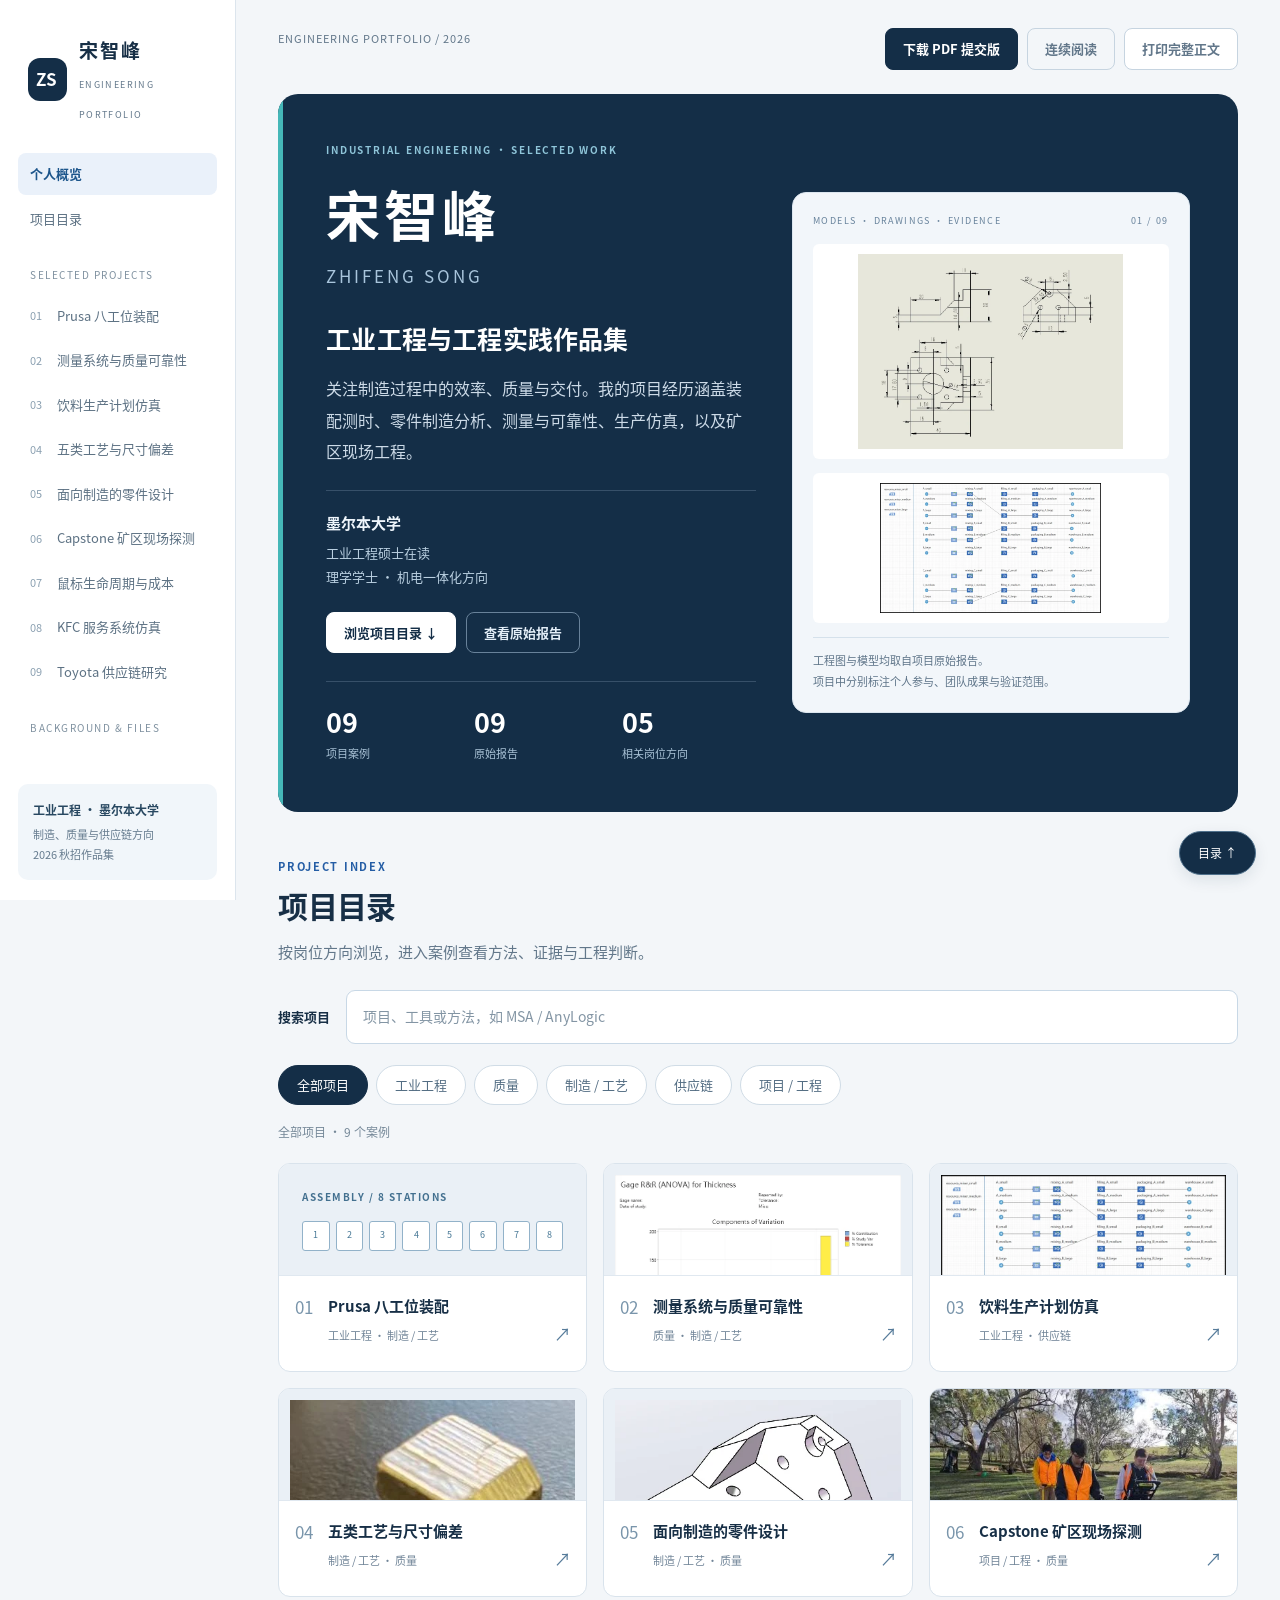
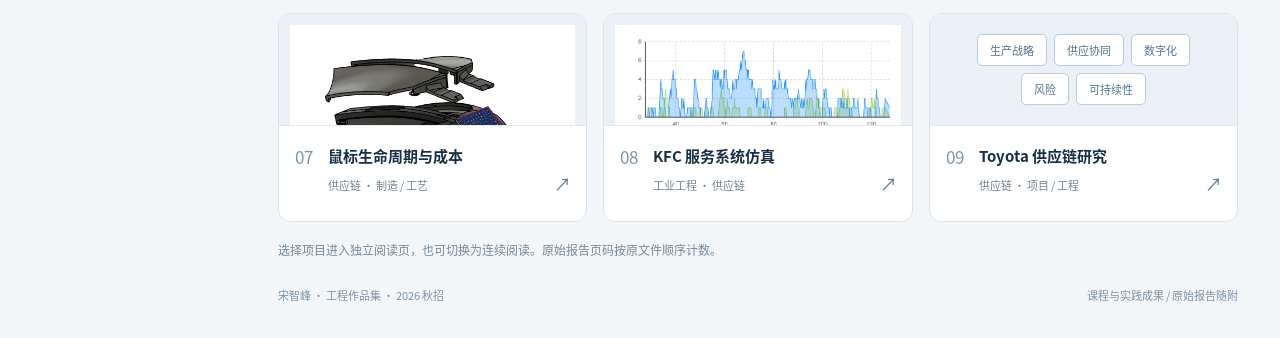
==== index.html @ 143446e8 "Publish nine-project engineering portfolio with reports and PDF" ====
<!doctype html>
<html lang="zh-CN"><head><meta charset="utf-8"><meta name="viewport" content="width=device-width,initial-scale=1"><meta name="description" content="宋智峰工程作品集：工业工程、制造、质量、供应链与现场工程项目。包含个人分工、方法、原图与九份原始报告。"><meta name="color-scheme" content="light"><title>宋智峰 · 工程作品集</title><link rel="icon" href="data:image/svg+xml,%3Csvg%20xmlns='http://www.w3.org/2000/svg'%20viewBox='0%200%2064%2064'%3E%3Crect%20width='64'%20height='64'%20rx='10'%20fill='%2310283f'/%3E%3Ctext%20x='32'%20y='42'%20text-anchor='middle'%20font-family='Arial'%20font-size='29'%20font-weight='bold'%20fill='%2372d7da'%3EZS%3C/text%3E%3C/svg%3E"><link rel="stylesheet" href="assets/site.css"></head><body>
<div class="reading-progress" aria-hidden="true"></div><a class="skip" href="#directory">跳转到项目目录</a>
<aside class="sidebar" aria-label="作品集导航"><a class="brand" href="#overview"><span class="brand-mark">ZS</span><span><strong>宋智峰</strong><small>ENGINEERING PORTFOLIO</small></span></a><nav><a href="#overview" class="active">个人概览</a><a href="#directory">项目目录</a><p class="nav-label">SELECTED PROJECTS</p><a href="#assembly" class="nav-project"><span>01</span>Prusa 八工位装配</a><a href="#quality" class="nav-project"><span>02</span>测量系统与质量可靠性</a><a href="#beverage" class="nav-project"><span>03</span>饮料生产计划仿真</a><a href="#dfm" class="nav-project"><span>04</span>五类工艺与尺寸偏差</a><a href="#design" class="nav-project"><span>05</span>面向制造的零件设计</a><a href="#capstone" class="nav-project"><span>06</span>Capstone 矿区现场探测</a><a href="#lca" class="nav-project"><span>07</span>鼠标生命周期与成本</a><a href="#kfc" class="nav-project"><span>08</span>KFC 服务系统仿真</a><a href="#toyota" class="nav-project"><span>09</span>Toyota 供应链研究</a><p class="nav-label">BACKGROUND &amp; FILES</p><a href="#profile">教育与实践经历</a><a href="#reports">原始报告</a><a href="#contact">联系方式</a></nav><div class="nav-bottom"><strong>工业工程 · 墨尔本大学</strong>制造、质量与供应链方向<br>2026 秋招作品集</div></aside>
<header class="mobilebar"><a href="#overview"><strong>宋智峰 · 作品集</strong></a><div><a href="#directory">目录</a><a href="#reports">报告</a><a href="#contact">联系</a></div></header>
<main><div class="utility"><span>ENGINEERING PORTFOLIO / 2026</span><div class="utility-buttons"><button class="button pdf-download" type="button" data-download="portfolio_pdf">下载 PDF 提交版</button><button class="button ghost" id="reading-mode" type="button" aria-pressed="true">连续阅读</button><button class="button ghost" id="toggle-details" type="button" aria-expanded="false">展开全部详情</button><button class="button" id="print" type="button">打印完整正文</button></div></div>
<div class="reader-context" id="reader-context" hidden><a href="#directory">项目目录</a><span>/</span><strong id="reader-name"></strong></div><noscript><p class="noscript-note">项目正文可直接阅读。启用 JavaScript 后可筛选目录、放大图片和下载项目报告。</p></noscript>
<section class="hero" id="overview"><div><div class="eyebrow">INDUSTRIAL ENGINEERING · SELECTED WORK</div><h1>宋智峰</h1><p class="english-name">ZHIFENG SONG</p><h2 class="hero-title">工业工程与工程实践作品集</h2><p class="hero-intro">关注制造过程中的效率、质量与交付。我的项目经历涵盖装配测时、零件制造分析、测量与可靠性、生产仿真，以及矿区现场工程。</p><div class="hero-education"><strong>墨尔本大学</strong>工业工程硕士在读<br>理学学士 · 机电一体化方向</div><div class="hero-actions"><a class="button primary" href="#directory">浏览项目目录 ↓</a><a class="button" href="#reports">查看原始报告</a></div><div class="hero-counts"><div><strong>09</strong>项目案例</div><div><strong>09</strong>原始报告</div><div><strong>05</strong>相关岗位方向</div></div></div><div class="hero-visual"><div class="visual-label"><span>MODELS · DRAWINGS · EVIDENCE</span><span>01 / 09</span></div><img class="hero-drawing" src="assets/images/0537ea7e42a4bc1d.webp" alt="个人零件设计报告中的 CNC 支架工程图" decoding="async"><img class="hero-model" src="assets/images/9114f1fbd45ca064.webp" alt="饮料生产仿真小组报告中的 AnyLogic 模型" decoding="async"><div class="visual-foot">工程图与模型均取自项目原始报告。<br>项目中分别标注个人参与、团队成果与验证范围。</div></div></section>
<section class="section" id="directory"><div class="section-heading"><div><div class="section-number">PROJECT INDEX</div><h2>项目目录</h2><p>按岗位方向浏览，进入案例查看方法、证据与工程判断。</p></div></div><form class="project-search" id="project-search-form" role="search"><label for="project-search">搜索项目</label><div><input id="project-search" type="search" autocomplete="off" placeholder="项目、工具或方法，如 MSA / AnyLogic"><button id="clear-search" type="button" hidden>清除</button></div></form><div class="filters" role="group" aria-label="按岗位方向筛选项目目录"><button class="filter" type="button" data-filter="all" aria-pressed="true">全部项目</button><button class="filter" type="button" data-filter="ie" aria-pressed="false">工业工程</button><button class="filter" type="button" data-filter="quality" aria-pressed="false">质量</button><button class="filter" type="button" data-filter="manufacturing" aria-pressed="false">制造 / 工艺</button><button class="filter" type="button" data-filter="supply" aria-pressed="false">供应链</button><button class="filter" type="button" data-filter="project" aria-pressed="false">项目 / 工程</button></div><p class="filter-status" id="filter-status" aria-live="polite">全部项目 · 9 个案例；点击进入项目正文。</p><div class="index-grid"><a class="index-card" href="#assembly" data-cats="ie manufacturing quality"><div class="index-thumb" aria-hidden="true"><div class="station-thumb"><b>ASSEMBLY / 8 STATIONS</b><div class="station-bars"><span>1</span><span>2</span><span>3</span><span>4</span><span>5</span><span>6</span><span>7</span><span>8</span></div></div></div><span class="index-card-copy"><span class="index-num">01</span><strong>Prusa 八工位装配</strong><small>工业工程 · 制造 / 工艺</small><span class="card-arrow" aria-hidden="true">↗</span></span></a><a class="index-card" href="#quality" data-cats="quality manufacturing ie"><div class="index-thumb" aria-hidden="true"><img src="assets/images/56baf9d1f89214f6.webp" alt="" loading="lazy" decoding="async"></div><span class="index-card-copy"><span class="index-num">02</span><strong>测量系统与质量可靠性</strong><small>质量 · 制造 / 工艺</small><span class="card-arrow" aria-hidden="true">↗</span></span></a><a class="index-card" href="#beverage" data-cats="ie supply manufacturing"><div class="index-thumb" aria-hidden="true"><img src="assets/images/9114f1fbd45ca064.webp" alt="" loading="lazy" decoding="async"></div><span class="index-card-copy"><span class="index-num">03</span><strong>饮料生产计划仿真</strong><small>工业工程 · 供应链</small><span class="card-arrow" aria-hidden="true">↗</span></span></a><a class="index-card" href="#dfm" data-cats="manufacturing quality ie"><div class="index-thumb" aria-hidden="true"><img src="assets/images/301afc3683796a9e.webp" alt="" loading="lazy" decoding="async"></div><span class="index-card-copy"><span class="index-num">04</span><strong>五类工艺与尺寸偏差</strong><small>制造 / 工艺 · 质量</small><span class="card-arrow" aria-hidden="true">↗</span></span></a><a class="index-card" href="#design" data-cats="manufacturing quality"><div class="index-thumb" aria-hidden="true"><img src="assets/images/7f9150ba322892a9.webp" alt="" loading="lazy" decoding="async"></div><span class="index-card-copy"><span class="index-num">05</span><strong>面向制造的零件设计</strong><small>制造 / 工艺 · 质量</small><span class="card-arrow" aria-hidden="true">↗</span></span></a><a class="index-card" href="#capstone" data-cats="project quality"><div class="index-thumb photo" aria-hidden="true"><img src="assets/images/ca37e7c44e7ef4d8.webp" alt="" loading="lazy" decoding="async"></div><span class="index-card-copy"><span class="index-num">06</span><strong>Capstone 矿区现场探测</strong><small>项目 / 工程 · 质量</small><span class="card-arrow" aria-hidden="true">↗</span></span></a><a class="index-card" href="#lca" data-cats="supply manufacturing project"><div class="index-thumb" aria-hidden="true"><img src="assets/images/3fe21f2dd04c0735.webp" alt="" loading="lazy" decoding="async"></div><span class="index-card-copy"><span class="index-num">07</span><strong>鼠标生命周期与成本</strong><small>供应链 · 制造 / 工艺</small><span class="card-arrow" aria-hidden="true">↗</span></span></a><a class="index-card" href="#kfc" data-cats="ie supply"><div class="index-thumb" aria-hidden="true"><img src="assets/images/05c7dae18c51d6ca.png" alt="" loading="lazy" decoding="async"></div><span class="index-card-copy"><span class="index-num">08</span><strong>KFC 服务系统仿真</strong><small>工业工程 · 供应链</small><span class="card-arrow" aria-hidden="true">↗</span></span></a><a class="index-card" href="#toyota" data-cats="supply project"><div class="index-thumb" aria-hidden="true"><div class="supply-thumb"><span>生产战略</span><span>供应协同</span><span>数字化</span><span>风险</span><span>可持续性</span></div></div><span class="index-card-copy"><span class="index-num">09</span><strong>Toyota 供应链研究</strong><small>供应链 · 项目 / 工程</small><span class="card-arrow" aria-hidden="true">↗</span></span></a></div><p class="empty-search" id="no-results" hidden>没有匹配的项目。请换一个关键词，或选择“全部项目”。</p><p class="route-note">选择项目进入独立阅读页，也可切换为连续阅读。原始报告页码按原文件顺序计数。</p></section>
<article class="project" id="assembly" data-cats="ie manufacturing quality">
      <div class="project-top"><span class="project-number">01</span><div><div class="eyebrow">ASSEMBLY SYSTEM &amp; STANDARD WORK</div><h2>Prusa MK4/MK4S 八工位装配与标准作业</h2></div><a class="return-link" href="#directory">返回目录 ↑</a></div>
      <div class="project-meta"><span class="kind">团队装配实践</span><span>工序测时 · DFA · 工位平衡 · 工作指导书</span></div>
      <p class="project-lead">以 Y 轴子组件为切入点，记录装配时间、定位与紧固问题，把现场观察整理为工序改善和标准作业建议。</p><div class="project-brief"><div class="role"><strong>我的参与</strong><p>我主要负责 Y 轴子组件的工序测时、装配问题识别与可装配性分析，并参与工作指导书和技术报告编制。</p></div><div class="project-output"><strong>项目输出</strong><p>装配时间基线、Y 轴问题清单、工位改善建议与标准作业材料。</p></div></div>
      <div class="metric-strip"><div><strong>8</strong><span>工位试制系统</span></div><div><strong>52.65 min</strong><span>整线实测总装配时间基线</span></div><div><strong>Y 轴</strong><span>个人重点分析对象</span></div></div>
      <div class="case-grid"><div class="case-copy"><div class="text-block"><h4>问题与行动</h4><p>Y 轴装配涉及光轴、轴承、皮带和张紧等连续操作。反复对齐、定位不便或紧固顺序不清，会同时增加操作时间与装配波动。</p><p>我拆分实际操作并记录工序衔接，结合定位、公差、紧固和工具配置分析重复调整的原因；再讨论任务重分配、定位治具、结构导入和扭矩标定等改善建议。</p></div><div class="text-block"><h4>形成的输出</h4><p>整线装配时间基线、Y 轴问题清单、工位改善建议，以及参与编制的工作指导书和技术报告。</p></div></div><div class="case-visual"><div class="assembly-evidence"><span class="eyebrow">现场分析记录</span><h3>从装配动作<br>追到工程原因</h3><div class="table-scroll"><table><thead><tr><th scope="col">观察位置</th><th scope="col">分析重点</th></tr></thead><tbody><tr><td>光轴与轴承</td><td>定位、对齐与配合</td></tr><tr><td>皮带与张紧</td><td>路径、张力与重复调整</td></tr><tr><td>紧固连接</td><td>操作顺序、工具与扭矩</td></tr><tr><td>工位衔接</td><td>任务负荷、等待与交接</td></tr></tbody></table></div><p class="small">按既有项目记录整理，不代表八个工位的具体编号分配。</p></div></div></div>
      <section class="project-deep"><div class="deep-heading"><span class="eyebrow">PROCESS &amp; ENGINEERING JUDGEMENT</span><h3>装配动作、工位衔接与标准作业</h3><p>以 Y 轴子组件为具体对象，把试制中的操作问题、工序关系和改善建议连接起来。重点是解释时间花在哪里，以及后续如何验证改善。</p></div><div class="deep-steps"><div class="text-block"><h4>01 以实际动作拆解装配过程</h4><p>Y 轴子组件涉及光轴与轴承装入、皮带路径与张紧、零件定位和螺钉紧固。我围绕这些连续动作进行测时和问题记录，观察反复对齐、重新调整与工具切换发生的位置。整理时将装配动作与工位交接放在一起看，避免把等待、返工和直接操作时间混为同一个问题。</p></div><div class="text-block"><h4>02 从现象追到可装配性问题</h4><p>定位不便可能与导入结构、配合公差或操作空间有关；紧固后运动不顺畅，则需要重新检查定位与紧固顺序。我的分析围绕定位、公差、紧固和工具配置展开，并据此讨论定位辅助、结构导入、固定工具配置、扭矩要求和工位任务重分配等方向。</p></div><div class="text-block"><h4>03 把经验整理成可重复执行的要求</h4><p>参与编制的工作指导书和技术报告承接了现场记录与改善讨论。复盘时，我把标准作业理解为操作顺序、关键检查点和工位交接要求的组合。52.65 分钟是本次整线总装配时间基线；是否改善仍需复测各工位时间、等待、返工及装配一致性。</p></div></div><div class="table-scroll"><table><thead><tr><th scope="col">分析对象</th><th scope="col">对应的工程关注点</th></tr></thead><tbody><tr><td>光轴、轴承与定位</td><td>配合、导入、重复对齐及运动顺畅度</td></tr><tr><td>皮带、张紧与紧固</td><td>装配顺序、重复调整、工具与扭矩要求</td></tr><tr><td>工位与标准作业</td><td>任务负荷、等待交接、检查点和人员执行一致性</td></tr></tbody></table></div><p class="source-note">项目依据：既有 Prusa MK4/MK4S 装配记录、工作指导书与技术报告经历；测时原表未随附。</p></section>
      <details class="project-details"><summary><span>补充图表与技术说明</span><span class="details-state"></span></summary><div class="details-body"><div class="text-block"><h4>工程判断</h4><p>52.65 分钟用于描述本次试制的整线总装配时间。判断稳定产能仍需瓶颈工位节拍、有效工作时间、人员配置、等待与返工数据。</p><p>改善建议需要在相同人员、物料与工具条件下复测，确认总时间、工位负荷和装配一致性是否一起改善。现有材料没有可核实的改善后百分比。</p></div><div class="table-scroll"><table><thead><tr><th scope="col">改善方向</th><th scope="col">建议内容</th><th scope="col">后续验证关注点</th></tr></thead><tbody><tr><td>定位与装配顺序</td><td>使用定位辅助，明确先定位、后紧固的操作要求</td><td>重复调整次数、运动顺畅度</td></tr><tr><td>工具与紧固</td><td>固定工具配置，明确关键紧固要求</td><td>紧固一致性、返工与漏装</td></tr><tr><td>工位负荷</td><td>结合工序依赖讨论任务重分配</td><td>各工位时间及等待变化</td></tr><tr><td>标准作业</td><td>将操作、检查点与交接要求写入指导书</td><td>不同人员执行的一致性</td></tr></tbody></table></div></div></details>
      <div class="scope"><strong>数据与范围</strong><p>课程装配试制案例。52.65 分钟为实测总装配时间基线；任务重分配、治具与紧固优化属于改善建议，效果需在相同条件下复测。</p></div>
      <div class="project-foot"><div class="source-links"><span class="source-note">依据：Prusa 装配项目经历与标准作业整理。测时原表未包含在本次随附报告中。</span></div><div class="tags"><span>工业工程</span><span>制造 / 工艺</span><span>质量</span></div></div>
      <nav class="project-pager" aria-label="项目前后导航"><a href="#directory"><small>PROJECT INDEX</small><strong>← 返回项目目录</strong></a><a href="#quality"><small>下一个项目</small><strong>测量系统与质量可靠性 →</strong></a></nav>
    </article><article class="project" id="quality" data-cats="quality manufacturing ie">
      <div class="project-top"><span class="project-number">02</span><div><div class="eyebrow">MEASUREMENT, QUALITY &amp; RELIABILITY</div><h2>3D 打印铰链的测量系统、过程能力与可靠性</h2></div><a class="return-link" href="#directory">返回目录 ↑</a></div>
      <div class="project-meta"><span class="kind">个人分析报告</span><span>Minitab · Gage R&amp;R · 过程能力 · FMEA · Weibull</span></div>
      <p class="project-lead">先判断测量数据是否可信，再分析尺寸能力与失效寿命；把“尺寸更稳定”和“产品更耐用”作为两个需要分别验证的问题。</p><div class="project-brief"><div class="role"><strong>我的参与</strong><p>个人报告包含检验定义、交叉 Gage R&amp;R、尺寸能力分析、过程 FMEA 与鱼骨图，以及新旧铰链的寿命比较。</p></div><div class="project-output"><strong>项目输出</strong><p>三项尺寸 MSA、过程能力分析、FMEA / 鱼骨图及新旧批次寿命比较。</p></div></div>
      <div class="metric-strip"><div><strong>10 × 3 × 3</strong><span>每个尺寸的测量设计</span></div><div><strong>9.81%</strong><span>厚度 %GRR</span></div><div><strong>20 件</strong><span>新旧寿命试验样本合计</span></div></div>
      <div class="case-grid"><div class="case-copy"><div class="text-block"><h4>先验证量具，再评价工艺</h4><p>对 10 个零件，由 3 名操作者各重复测量 3 次，使用 Minitab 交叉 Gage R&amp;R 分析厚度、宽度与长度。厚度测量可用，宽度与长度的测量误差较大，需要优先改进定位、操作方法与重复性。</p></div><div class="table-scroll"><table><thead><tr><th scope="col">尺寸</th><th scope="col">%GRR</th><th scope="col">ndc</th><th scope="col">报告判断</th></tr></thead><tbody><tr><td>厚度</td><td>9.81%</td><td>14</td><td>测量系统可用</td></tr><tr><td>宽度</td><td>46.31%</td><td>2</td><td>优先改进测量</td></tr><tr><td>长度</td><td>92.63%</td><td>1</td><td>测量系统不可接受</td></tr></tbody></table></div><div class="text-block"><h4>能力分析与风险排序</h4><p>厚度 Ppk≈0.35、Cpk≈0.27，提示样本过程能力不足。结合打印过程图、FMEA 与鱼骨图，讨论切片参数、材料干燥、温控、定位与作业指导书等改善方向。</p></div></div><div class="case-visual"><figure class="data-figure"><h4>各尺寸 %GRR</h4><p class="chart-subtitle">研究变异口径 · 10 件 × 3 人 × 3 次</p><div class="chart-row" data-value="9.81" data-maximum="100"><div class="chart-row-label"><span>厚度</span><strong>9.81%</strong></div><div class="bar-track" aria-hidden="true"><span class="bar-fill" style="width:9.81000%"></span></div></div><div class="chart-row" data-value="46.31" data-maximum="100"><div class="chart-row-label"><span>宽度</span><strong>46.31%</strong></div><div class="bar-track" aria-hidden="true"><span class="bar-fill" style="width:46.31000%"></span></div></div><div class="chart-row" data-value="92.63" data-maximum="100"><div class="chart-row-label"><span>长度</span><strong>92.63%</strong></div><div class="bar-track" aria-hidden="true"><span class="bar-fill" style="width:92.63000%"></span></div></div><div class="chart-axis"><span>0%</span><span>50%</span><span>100%</span></div><figcaption>按原报告 PDF 10–21 页数据重绘。对应测量系统评价见左侧说明与表格。</figcaption></figure></div></div>
      <section class="project-deep"><div class="deep-heading"><span class="eyebrow">PROCESS &amp; ENGINEERING JUDGEMENT</span><h3>从测量可信度到过程与寿命判断</h3><p>报告把测量系统、尺寸能力、过程风险和弯折寿命分开分析，再讨论它们如何共同影响零件质量。</p></div><div class="deep-steps"><div class="text-block"><h4>01 先检查数据能否支持判断</h4><p>每个尺寸采用 10 个零件、3 名操作者、每人重复测量 3 次的交叉设计。Gage R&amp;R 用于区分重复性、再现性与零件间变异，ndc 用于辅助判断区分零件的能力。厚度结果可以支持后续讨论；宽度和长度应优先改善定位、接触方式与重复测量的一致性。</p></div><div class="text-block"><h4>02 将能力指标接回制造过程</h4><p>厚度 Ppk 约 0.35、Cpk 约 0.27，提示该样本过程能力不足。报告进一步用过程图、FMEA 和鱼骨图整理切片、材料干燥、温控及测量等因素，把失效模式、潜在原因和预防检查措施对应起来。能力数值用于定位问题，不能单独证明是哪一个打印参数造成偏差。</p></div><div class="text-block"><h4>03 分别验证尺寸质量与耐久性</h4><p>新旧铰链各 10 件的弯折数据采用 Weibull 模型比较。新组 B10 较高，平均寿命估计却较低，说明早期失效和寿命长尾会给出不同结论。评价新方案时，需要同时看尺寸居中、波动、失效分布与样本量，不能把某个指标改善直接等同于整体可靠性提升。</p></div></div><div class="table-scroll"><table><thead><tr><th scope="col">分析层次</th><th scope="col">对应问题</th></tr></thead><tbody><tr><td>MSA / Gage R&amp;R</td><td>观察到的差异来自零件，还是测量过程？</td></tr><tr><td>过程能力 / FMEA</td><td>尺寸是否满足要求，哪些过程因素值得优先复核？</td></tr><tr><td>Weibull / B10 / MTTF</td><td>早期失效、寿命分布与平均值是否支持同一结论？</td></tr></tbody></table></div><p class="source-note">原报告：Probability, Reliability and Quality / PDF 10-21、29-43、45-46、82-86 页。</p></section>
      <details class="project-details"><summary><span>补充图表与技术说明</span><span class="details-state"></span></summary><div class="details-body"><figure class="data-figure"><div class="comparison-grid"><section class="comparison-panel"><h4>B10 寿命</h4><div class="chart-row" data-value="1.08" data-maximum="20"><div class="chart-row-label"><span>旧批次</span><strong>1.08 次</strong></div><div class="bar-track" aria-hidden="true"><span class="bar-fill secondary" style="width:5.40000%"></span></div></div><div class="chart-row" data-value="17.9" data-maximum="20"><div class="chart-row-label"><span>新批次</span><strong>17.9 次</strong></div><div class="bar-track" aria-hidden="true"><span class="bar-fill" style="width:89.50000%"></span></div></div><div class="chart-axis"><span>0</span><span>10</span><span>20</span></div></section><section class="comparison-panel"><h4>平均寿命 MTTF</h4><div class="chart-row" data-value="110.3" data-maximum="120"><div class="chart-row-label"><span>旧批次</span><strong>110.3 次</strong></div><div class="bar-track" aria-hidden="true"><span class="bar-fill secondary" style="width:91.91667%"></span></div></div><div class="chart-row" data-value="28.2" data-maximum="120"><div class="chart-row-label"><span>新批次</span><strong>28.2 次</strong></div><div class="bar-track" aria-hidden="true"><span class="bar-fill" style="width:23.50000%"></span></div></div><div class="chart-axis"><span>0</span><span>60</span><span>120</span></div></section></div><figcaption>Weibull 点估计，每批 10 件；两图使用独立横轴刻度。小样本区间不确定性较大，此图未展示置信区间。依据原报告 PDF 82–86 页。</figcaption></figure><div class="text-block"><h4>新旧批次寿命比较</h4><p>每组 10 件的寿命数据呈现不同失效形态：旧批次有早期失效与长寿命尾部，新批次寿命更集中。两参数 Weibull 拟合中，新批次 B10 较高，但平均寿命估计较低，不能概括为整体可靠性全面提升。</p></div><div class="table-scroll"><table><thead><tr><th scope="col">拟合指标</th><th scope="col">旧批次</th><th scope="col">新批次</th><th scope="col">含义</th></tr></thead><tbody><tr><td>Weibull 形状参数 β</td><td>约 0.55</td><td>约 4.06</td><td>失效风险随使用次数的变化形态不同</td></tr><tr><td>B10 寿命</td><td>约 1.08 次</td><td>约 17.9 次</td><td>模型估计的 10% 累积失效点</td></tr><tr><td>平均寿命 MTTF</td><td>约 110.3 次</td><td>约 28.2 次</td><td>旧组长尾使平均寿命较高</td></tr></tbody></table></div><figure class="wide"><button class="image-button" type="button" data-lightbox aria-label="放大：原报告的 Weibull 新旧批次对比图，PDF 第 86 页。"><img src="assets/images/f5f6662ded907269.webp" alt="原报告的 Weibull 新旧批次对比图，PDF 第 86 页。" loading="lazy" decoding="async"><span class="zoom-mark" aria-hidden="true">⤢</span></button><figcaption>原报告的 Weibull 新旧批次对比图，PDF 第 86 页。</figcaption></figure><div class="text-block"><h4>我据此保留的判断</h4><ul class="plain-list"><li>MSA 未通过的尺寸，其过程能力结果仅作为探索性参考。</li><li>寿命分布与均值需要一起看；小样本拟合的区间不确定性较大。</li><li>改善要同时检查尺寸居中、波动与弯折寿命，不能只追求更窄的尺寸分布。</li></ul></div><figure class=""><button class="image-button" type="button" data-lightbox aria-label="放大：厚度 Gage R&amp;R 变异分解，原报告 PDF 第 11 页。"><img src="assets/images/56baf9d1f89214f6.webp" alt="厚度 Gage R&amp;R 变异分解，原报告 PDF 第 11 页。" loading="lazy" decoding="async"><span class="zoom-mark" aria-hidden="true">⤢</span></button><figcaption>厚度 Gage R&amp;R 变异分解，原报告 PDF 第 11 页。</figcaption></figure><figure class="compact"><button class="image-button" type="button" data-lightbox aria-label="放大：3D 打印过程鱼骨图，原报告 PDF 第 39 页。"><img src="assets/images/c420c5697483eece.webp" alt="3D 打印过程鱼骨图，原报告 PDF 第 39 页。" loading="lazy" decoding="async"><span class="zoom-mark" aria-hidden="true">⤢</span></button><figcaption>3D 打印过程鱼骨图，原报告 PDF 第 39 页。</figcaption></figure></div></details>
      <div class="scope"><strong>数据与范围</strong><p>%GRR 采用研究变异口径。宽度与长度的 MSA 未通过；寿命为每组 10 件的小样本拟合结果，不能据此判断量产可靠性。</p></div>
      <div class="project-foot"><div class="source-links"><button type="button" class="source-link" data-report="quality" data-page="10">MSA：PDF 10–21 页 <span aria-hidden="true">↗</span></button><button type="button" class="source-link" data-report="quality" data-page="29">能力与 FMEA：29–43 页 <span aria-hidden="true">↗</span></button><button type="button" class="source-link" data-report="quality" data-page="82">寿命比较：82–86 页 <span aria-hidden="true">↗</span></button></div><div class="tags"><span>质量</span><span>制造 / 工艺</span><span>工业工程</span></div></div>
      <nav class="project-pager" aria-label="项目前后导航"><a href="#assembly"><small>上一个项目</small><strong>← Prusa 八工位装配</strong></a><a href="#beverage"><small>下一个项目</small><strong>饮料生产计划仿真 →</strong></a></nav>
    </article><article class="project" id="beverage" data-cats="ie supply manufacturing">
      <div class="project-top"><span class="project-number">03</span><div><div class="eyebrow">PRODUCTION PLANNING &amp; SIMULATION</div><h2>饮料生产计划、瓶颈与库存管理仿真</h2></div><a class="return-link" href="#directory">返回目录 ↑</a></div>
      <div class="project-meta"><span class="kind">课程小组项目</span><span>AnyLogic · Excel · 离散事件仿真 · 需求预测</span></div>
      <p class="project-lead">围绕三类饮料与三种包装规格，连接需求预测、生产配置、库存和利润分析，比较不同周次的生产决策。</p><div class="project-brief"><div class="role"><strong>我的参与</strong><p>按报告分工页，我主要分析需求预测的不确定性、生产与供应链响应滞后，并提出参数调整、动态排程和数据衔接的改进方向。</p></div><div class="project-output"><strong>项目输出</strong><p>需求预测与生产配置分析，以及预测不确定性、响应滞后和模型改进建议。</p></div></div>
      <div class="metric-strip"><div><strong>9</strong><span>产品与包装组合</span></div><div><strong>30 周</strong><span>生产决策框架</span></div><div><strong>灌装</strong><span>团队识别的主要约束</span></div></div>
      <div class="case-grid"><div class="case-copy"><div class="text-block"><h4>团队如何做决策</h4><p>以需求预测作为输入，模拟混合、灌装与包装过程，再结合各规格库存、收入和持有成本比较配置。模型以每个 agent 对应 10 L 饮料进行转换，需要持续核对瓶数、升数和产出单位。</p><p>团队判断灌装限制整体产出，因此优先比较灌装资源、产品规格和换型策略，而不是让各道工序平均增加投入。</p></div><div class="text-block"><h4>我的分析重点</h4><p>短预测窗口响应快，但可能带来频繁换型；长窗口较稳定，却容易跟不上需求变化。我将预测方法局限、生产响应延迟、库存反馈滞后与外部扰动拆开分析，提出改善模型响应与数据衔接的方向。</p></div></div><div class="case-visual"><figure class=""><button class="image-button" type="button" data-lightbox aria-label="放大：团队 AnyLogic 生产流程模型，原报告 PDF 第 7 页。"><img src="assets/images/9114f1fbd45ca064.webp" alt="团队 AnyLogic 生产流程模型，原报告 PDF 第 7 页。" loading="lazy" decoding="async"><span class="zoom-mark" aria-hidden="true">⤢</span></button><figcaption>团队 AnyLogic 生产流程模型，原报告 PDF 第 7 页。</figcaption></figure><figure class="compact"><button class="image-button" type="button" data-lightbox aria-label="放大：Excel 周度产品配置与利润分析表，原报告 PDF 第 10 页。"><img src="assets/images/9838828b9573dccb.webp" alt="Excel 周度产品配置与利润分析表，原报告 PDF 第 10 页。" loading="lazy" decoding="async"><span class="zoom-mark" aria-hidden="true">⤢</span></button><figcaption>Excel 周度产品配置与利润分析表，原报告 PDF 第 10 页。</figcaption></figure></div></div>
      <section class="project-deep"><div class="deep-heading"><span class="eyebrow">PROCESS &amp; ENGINEERING JUDGEMENT</span><h3>预测、产能与库存如何形成周度计划</h3><p>团队围绕 9 种产品与包装组合建立 30 周生产决策框架。我主要展开预测不确定性、响应滞后与模型改进分析。</p></div><div class="deep-steps"><div class="text-block"><h4>01 比较预测方法及其适用条件</h4><p>报告比较移动平均、加权移动平均和指数平滑，并采用加权移动平均支持需求估计。我的分析关注预测窗口和固定参数的局限：短窗口更快响应近期变化，也容易引起计划调整；长窗口较平稳，却可能滞后于需求。预测误差需要通过库存、缺货与换型后果来理解。</p></div><div class="text-block"><h4>02 将不同工序换算到同一产出单位</h4><p>混合、灌装和包装的资源与处理方式不同。团队将各阶段产能统一比较，并识别灌装为主要约束。模型中的 agent 对应 10 L 饮料，因此瓶数、体积、时间和周度产出之间的转换尤其关键。增加上游产出不一定增加最终交付，还可能造成等待或库存积压。</p></div><div class="text-block"><h4>03 连接生产配置与库存反馈</h4><p>团队通过 AnyLogic 模型和 Excel 配置表比较周度生产、库存和利润。我关注需求预测、生产响应与库存反馈之间的滞后，并提出动态调整参数、考虑换型影响和减少手工传递等方向。现场未按时完成全部 30 周，报告有后续补算，因此保留框架和复盘，不使用未经统一核验的总利润提升。</p></div></div><div class="table-scroll"><table><thead><tr><th scope="col">决策环节</th><th scope="col">需要一起检查的约束</th></tr></thead><tbody><tr><td>预测输入</td><td>窗口、权重、需求变化及预测误差</td></tr><tr><td>生产配置</td><td>灌装约束、包装规格、换型与时间单位</td></tr><tr><td>周度反馈</td><td>库存、缺货、持有成本及数据传递滞后</td></tr></tbody></table></div><p class="source-note">原报告：ISS_A2_Group6_v3 / PDF 3-14、20-22 页；个人分工见第 3 页。</p></section>
      <details class="project-details"><summary><span>补充图表与技术说明</span><span class="details-state"></span></summary><div class="details-body"><div class="table-scroll"><table><thead><tr><th scope="col">不确定性</th><th scope="col">对计划的影响</th><th scope="col">报告中的改进建议</th></tr></thead><tbody><tr><td>需求波动与固定预测参数</td><td>过量生产或缺货</td><td>按需求变化调整预测参数</td></tr><tr><td>频繁生产切换</td><td>换型占用生产时间</td><td>将换型时间与成本纳入排程</td></tr><tr><td>供应与库存反馈滞后</td><td>库存与需求错配</td><td>结合补货提前期、安全库存审视决策</td></tr><tr><td>Excel 与仿真之间的手工转换</td><td>输入错误、决策延迟</td><td>统一单位并减少手工传递</td></tr></tbody></table></div><div class="text-block"><h4>方案边界与复盘</h4><p>课程现场未在规定时间内跑完全部 30 周，报告记录了事后补算。作品集因此展示决策框架、瓶颈分析和改进建议，不使用未经统一核验的总利润或提升率。</p><p>动态参数优化、智能排程和自动化数据接口属于后续建议，现有报告没有证明这些功能已实现。</p></div></div></details>
      <div class="scope"><strong>数据与范围</strong><p>模型和利润表为小组成果，个人分工见 PDF 第 3 页。本案例重点展示生产决策框架、约束分析与模型复盘。</p></div>
      <div class="project-foot"><div class="source-links"><button type="button" class="source-link" data-report="beverage" data-page="3">个人分工：PDF 3 页 <span aria-hidden="true">↗</span></button><button type="button" class="source-link" data-report="beverage" data-page="7">模型与配置：7–10 页 <span aria-hidden="true">↗</span></button><button type="button" class="source-link" data-report="beverage" data-page="12">复盘与个人分析：12–14 页 <span aria-hidden="true">↗</span></button></div><div class="tags"><span>工业工程</span><span>供应链</span><span>制造 / 工艺</span></div></div>
      <nav class="project-pager" aria-label="项目前后导航"><a href="#quality"><small>上一个项目</small><strong>← 测量系统与质量可靠性</strong></a><a href="#dfm"><small>下一个项目</small><strong>五类工艺与尺寸偏差 →</strong></a></nav>
    </article><article class="project" id="dfm" data-cats="manufacturing quality ie">
      <div class="project-top"><span class="project-number">04</span><div><div class="eyebrow">MANUFACTURING PROCESS &amp; DFM</div><h2>Prusa 零件的五类制造工艺与尺寸偏差分析</h2></div><a class="return-link" href="#directory">返回目录 ↑</a></div>
      <div class="project-meta"><span class="kind">个人课程报告</span><span>KIC 关键检验尺寸 · 公差对照 · 工艺比较 · SolidWorks</span></div>
      <p class="project-lead">围绕 Prusa MK3.1 结构件，比较 CNC、金属铸造、PU 浇注、注塑和钣金工艺，讨论原型零件转向批量制造时的尺寸与装配问题。</p><div class="project-brief"><div class="role"><strong>我的参与</strong><p>个人报告整理五类零件的关键尺寸检查、名义值与实测值对照，结合实物与工程图比较工艺表现并提出改进建议。</p></div><div class="project-output"><strong>项目输出</strong><p>五类工艺的 KIC 尺寸对照、制造性能比较和样件问题分析。</p></div></div>
      <div class="metric-strip"><div><strong>5</strong><span>制造工艺</span></div><div><strong>KIC</strong><span>关键检验尺寸对照</span></div><div><strong>−0.29 mm</strong><span>注塑导杆孔相对名义值的偏差</span></div></div>
      <div class="case-grid"><div class="case-copy"><div class="text-block"><h4>从尺寸偏差看装配风险</h4><p>例如注塑 Y 轴导杆夹块的导杆孔：名义值为 8.00 mm，报告实测为 7.71 mm，相差 −0.29 mm。比起仅判断“合格或不合格”，更需要看这个偏差会怎样影响导杆插入、定位与后续装配。</p></div><div class="text-block"><h4>比较工艺的取舍</h4><p>CNC 关注装夹、刀具可达性与加工精度；铸造和注塑关注收缩、模具结构与冷却；钣金关注折弯、孔位与装配关系。报告同时比较加工速度、成本、质量、灵活性与可持续性。</p></div></div><div class="case-visual"><div class="figure-pair"><figure class=""><button class="image-button" type="button" data-lightbox aria-label="放大：铸造件实物，PDF 第 11 页。"><img src="assets/images/301afc3683796a9e.webp" alt="铸造件实物，PDF 第 11 页。" loading="lazy" decoding="async"><span class="zoom-mark" aria-hidden="true">⤢</span></button><figcaption>铸造件实物，PDF 第 11 页。</figcaption></figure><figure class=""><button class="image-button" type="button" data-lightbox aria-label="放大：钣金件实物，PDF 第 21 页。"><img src="assets/images/867199d95087e3bb.webp" alt="钣金件实物，PDF 第 21 页。" loading="lazy" decoding="async"><span class="zoom-mark" aria-hidden="true">⤢</span></button><figcaption>钣金件实物，PDF 第 21 页。</figcaption></figure></div><figure class="compact"><button class="image-button" type="button" data-lightbox aria-label="放大：PU 浇注零件实物，PDF 第 14 页。"><img src="assets/images/2008b0e14f08c40f.webp" alt="PU 浇注零件实物，PDF 第 14 页。" loading="lazy" decoding="async"><span class="zoom-mark" aria-hidden="true">⤢</span></button><figcaption>PU 浇注零件实物，PDF 第 14 页。</figcaption></figure></div></div>
      <section class="project-deep"><div class="deep-heading"><span class="eyebrow">PROCESS &amp; ENGINEERING JUDGEMENT</span><h3>从关键尺寸到制造工艺取舍</h3><p>通过五类制造工艺的实物与工程图对照，理解尺寸偏差如何传递到装配、功能和工艺选择。</p></div><div class="deep-steps"><div class="text-block"><h4>01 先确定关键尺寸对应什么功能</h4><p>KIC 检查围绕孔径、孔距、间隙、位置和垂直度等展开。名义尺寸与实测值的差异需要与导杆插入、轴承定位、皮带运行或电机安装等具体功能相联系。例如注塑导杆孔由名义 8.00 mm 测得 7.71 mm，首先要讨论它是否影响导杆插入与定位。</p></div><div class="text-block"><h4>02 比较五类工艺各自的限制</h4><p>CNC 零件重点看基准、装夹和刀具可达性；铸造与注塑重点看收缩、模具及冷却；PU 浇注还需要注意模具定位与变形；钣金则要把展开、折弯、回弹和安装孔关系放在一起考虑。报告同时比较速度、成本、质量、灵活性和可持续性，避免只凭单个尺寸选择工艺。</p></div><div class="text-block"><h4>03 区分异常读数与已确认根因</h4><p>报告中的尺寸对照可以支持问题定位，但单次测量不能独立证明原因。对显著偏差，应先检查测量基准、接触位置和记录，再安排重复测量。只有排除测量影响后，才进一步验证收缩补偿、装夹重复性、冷却或回弹等工艺假设。</p></div></div><div class="table-scroll"><table><thead><tr><th scope="col">检查链条</th><th scope="col">要回答的问题</th></tr></thead><tbody><tr><td>名义尺寸与实测值</td><td>偏差方向和大小是什么？测量口径是否一致？</td></tr><tr><td>尺寸与装配功能</td><td>偏差会影响插入、定位、间隙还是运动？</td></tr><tr><td>工艺与验证</td><td>哪些因素可能解释偏差？下一次如何复测？</td></tr></tbody></table></div><p class="source-note">原报告：Manufacturing Process and DFM Analysis / PDF 4-22 页。</p></section>
      <details class="project-details"><summary><span>补充图表与技术说明</span><span class="details-state"></span></summary><div class="details-body"><div class="table-scroll"><table><thead><tr><th scope="col">工艺与零件</th><th scope="col">重点检查</th><th scope="col">可继续验证的改善方向</th></tr></thead><tbody><tr><td>CNC / Z 轴顶部支架</td><td>孔径、孔距与垂直度</td><td>复核基准、装夹重复性和加工路径</td></tr><tr><td>金属铸造 / Y 轴张紧件</td><td>皮带间隙、张紧孔和安装孔位置</td><td>复核模具尺寸、收缩补偿与冷却</td></tr><tr><td>PU 浇注 / X 轴电机支架</td><td>导杆孔、轴承孔与安装位置</td><td>检查测量基准、模具定位及变形</td></tr><tr><td>注塑 / Y 轴导杆夹块</td><td>导杆孔径、螺栓孔距与间隙</td><td>优化模具与冷却，并安排复测</td></tr><tr><td>钣金 / Z 轴电机支架</td><td>折弯垂直度与安装孔关系</td><td>核查展开、折弯回弹与定位</td></tr></tbody></table></div><div class="text-block"><h4>工程判断</h4><p>单次尺寸偏差只能支持问题定位，不能独立证明原因。对较大的异常读数，应先复测并检查测量基准，再验证工艺原因。工艺选择也要结合批量、结构与模具投入，不能仅凭一种工艺的平均优缺点作决定。</p></div></div></details>
      <div class="scope"><strong>数据与范围</strong><p>偏差来自课程样件记录；报告中的原因分析作为待验证假设。本案例对应 MK3.1 零件，不与 MK4/MK4S 八工位装配数据混用。</p></div>
      <div class="project-foot"><div class="source-links"><button type="button" class="source-link" data-report="dfm" data-page="4">研究范围：PDF 4 页 <span aria-hidden="true">↗</span></button><button type="button" class="source-link" data-report="dfm" data-page="15">注塑测量：15–17 页 <span aria-hidden="true">↗</span></button><button type="button" class="source-link" data-report="dfm" data-page="18">钣金与总结：18–22 页 <span aria-hidden="true">↗</span></button></div><div class="tags"><span>制造 / 工艺</span><span>质量</span><span>工业工程</span></div></div>
      <nav class="project-pager" aria-label="项目前后导航"><a href="#beverage"><small>上一个项目</small><strong>← 饮料生产计划仿真</strong></a><a href="#design"><small>下一个项目</small><strong>面向制造的零件设计 →</strong></a></nav>
    </article><article class="project" id="design" data-cats="manufacturing quality">
      <div class="project-top"><span class="project-number">05</span><div><div class="eyebrow">PART DESIGN FOR MANUFACTURE</div><h2>从 3D 打印到 CNC、注塑与钣金的零件设计</h2></div><a class="return-link" href="#directory">返回目录 ↑</a></div>
      <div class="project-meta"><span class="kind">个人设计报告</span><span>SolidWorks · 工程图 · PrusaSlicer · 成本估算</span></div>
      <p class="project-lead">保留零件的装配功能，根据加工方式调整材料、孔槽、壁厚与折弯结构，并用工程图和估算解释设计选择。</p><div class="project-brief"><div class="role"><strong>我的参与</strong><p>个人设计报告包含 3D 打印实物与切片设置，以及 401/402 支架、205Y 张紧支架和 304X 夹持件的制造方案、模型和工程图。</p></div><div class="project-output"><strong>项目输出</strong><p>三类制造转换方案、零件模型、二维工程图及成本组成估算。</p></div></div>
      <div class="metric-strip"><div><strong>3</strong><span>零件制造转换方案</span></div><div><strong>2°–3°</strong><span>注塑方案建议拔模角</span></div><div><strong>3D + 2D</strong><span>模型与工程图输出</span></div></div>
      <div class="case-grid"><div class="case-copy"><div class="text-block"><h4>CNC 支架</h4><p>401/402 的 L 形支架承担 Z 轴电机安装。方案采用铝合金，使用可加工的实体与减重槽，圆角替代尖锐内角，采用通孔并简化轮廓，减少封闭腔体与复杂刀路。</p></div><div class="text-block"><h4>注塑与钣金方案</h4><p>205Y 注塑支架考虑拔模、壁厚、加强筋、分型位置与收缩补偿；304X 夹持件改为不锈钢 U 形折弯结构，通过金属弹性实现夹持，并保留安装孔与配合要求。</p></div></div><div class="case-visual"><div class="figure-pair"><figure class=""><button class="image-button" type="button" data-lightbox aria-label="放大：CNC 支架模型，PDF 第 2 页。"><img src="assets/images/7f9150ba322892a9.webp" alt="CNC 支架模型，PDF 第 2 页。" loading="lazy" decoding="async"><span class="zoom-mark" aria-hidden="true">⤢</span></button><figcaption>CNC 支架模型，PDF 第 2 页。</figcaption></figure><figure class=""><button class="image-button" type="button" data-lightbox aria-label="放大：钣金夹持件模型，PDF 第 8 页。"><img src="assets/images/1b1f855340039dc9.webp" alt="钣金夹持件模型，PDF 第 8 页。" loading="lazy" decoding="async"><span class="zoom-mark" aria-hidden="true">⤢</span></button><figcaption>钣金夹持件模型，PDF 第 8 页。</figcaption></figure></div><figure class="compact"><button class="image-button" type="button" data-lightbox aria-label="放大：CNC 支架工程图，PDF 第 3 页。"><img src="assets/images/0537ea7e42a4bc1d.webp" alt="CNC 支架工程图，PDF 第 3 页。" loading="lazy" decoding="async"><span class="zoom-mark" aria-hidden="true">⤢</span></button><figcaption>CNC 支架工程图，PDF 第 3 页。</figcaption></figure></div></div>
      <section class="project-deep"><div class="deep-heading"><span class="eyebrow">PROCESS &amp; ENGINEERING JUDGEMENT</span><h3>让零件结构适应 CNC、注塑与钣金</h3><p>从既有打印零件的装配功能出发，调整材料、结构和加工方式，并用模型、工程图及估算解释方案选择。</p></div><div class="deep-steps"><div class="text-block"><h4>01 CNC 支架：为刀具与装夹留出空间</h4><p>401/402 为安装 Z 轴步进电机的对称 L 形支架。方案将原打印填充结构转换为铝合金实体与减重槽，采用内圆角、通孔和简化轮廓，避免封闭腔体与复杂刀路。重点是保留机架和电机的安装接口，同时让加工、定位和检查更容易实现。</p></div><div class="text-block"><h4>02 注塑与钣金：围绕成型方式调整结构</h4><p>205Y 注塑张紧支架的设计考虑脱模方向、壁厚、加强筋、分型和收缩补偿，报告提出约 2°-3° 的拔模角建议。304X 支持件则采用不锈钢 U 形折弯结构，利用金属弹性实现支持，并保留必要的安装孔和装配关系。不同工艺对应不同的结构约束。</p></div><div class="text-block"><h4>03 将模型选择连接到成本与验证</h4><p>报告通过 SolidWorks 模型、二维工程图及 PrusaSlicer 打印信息展示设计，并以材料、设备小时费、加工时间和模具摊销估算成本。成本与简化强度计算主要用于比较方案；量产决策还需要明确批量、良率、装夹、实际载荷和报价条件。</p></div></div><div class="table-scroll"><table><thead><tr><th scope="col">制造转换</th><th scope="col">主要设计关注点</th></tr></thead><tbody><tr><td>3D 打印 → CNC</td><td>实体与减重槽、内圆角、通孔、刀具可达性</td></tr><tr><td>3D 打印 → 注塑</td><td>拔模、均匀壁厚、加强筋、分型与收缩</td></tr><tr><td>3D 打印 → 钣金</td><td>展开与折弯、材料弹性、孔位及安装接口</td></tr></tbody></table></div><p class="source-note">原报告：Part Design for Manufacture / PDF 1-10 页；CNC 方案说明见第 4 页。</p></section>
      <details class="project-details"><summary><span>补充图表与技术说明</span><span class="details-state"></span></summary><div class="details-body"><div class="table-scroll"><table><thead><tr><th scope="col">对象</th><th scope="col">主要设计变化</th><th scope="col">制造与装配关注点</th></tr></thead><tbody><tr><td>401/402 电机支架</td><td>铝合金、通孔、圆角、减重槽</td><td>刀具进入、装夹、刚度与定位</td></tr><tr><td>205Y 张紧支架</td><td>2°–3° 拔模角、3–4 mm 壁厚建议、加强筋</td><td>脱模、缩痕、收缩及轴承孔配合</td></tr><tr><td>304X 夹持件</td><td>1.0–1.5 mm 不锈钢、U 形折弯</td><td>回弹、夹持力、接触面与螺栓位置</td></tr></tbody></table></div><div class="text-block"><h4>成本估算的使用方式</h4><p>报告按材料质量、设备小时费、加工时间和模具摊销估算单件成本。这些数字适合解释方案之间的成本组成，实际选型仍需统一批量、材料报价、模具寿命和良率条件。</p><p>强度和安全系数需要有完整载荷与约束依据。本页保留设计思路与可核实结构参数，不将原报告中的简化强度估算作为已经通过工程验证的结论。</p></div></div></details>
      <div class="scope"><strong>数据与范围</strong><p>图中为课程设计模型。制造成本为估算；CNC、注塑与钣金方案不等同于已经完成量产验证。</p></div>
      <div class="project-foot"><div class="source-links"><button type="button" class="source-link" data-report="design" data-page="2">CNC 设计：PDF 2–5 页 <span aria-hidden="true">↗</span></button><button type="button" class="source-link" data-report="design" data-page="5">注塑方案：5–7 页 <span aria-hidden="true">↗</span></button><button type="button" class="source-link" data-report="design" data-page="8">钣金方案：8–10 页 <span aria-hidden="true">↗</span></button></div><div class="tags"><span>制造 / 工艺</span><span>质量</span></div></div>
      <nav class="project-pager" aria-label="项目前后导航"><a href="#dfm"><small>上一个项目</small><strong>← 五类工艺与尺寸偏差</strong></a><a href="#capstone"><small>下一个项目</small><strong>Capstone 矿区现场探测 →</strong></a></nav>
    </article><article class="project" id="capstone" data-cats="project quality">
      <div class="project-top"><span class="project-number">06</span><div><div class="eyebrow">CAPSTONE · FIELD ENGINEERING</div><h2>GPR 与 EM Loupe 矿区工程探测</h2></div><a class="return-link" href="#directory">返回目录 ↑</a></div>
      <div class="project-meta"><span class="kind">Capstone 项目 · 项目负责人</span><span>GPR · EM Loupe · EKKO Project · EmaxAIR · OriginPro</span></div>
      <p class="project-lead">从场地沟通、设备准备走到矿区现场采集与综合解释，使用互补探测方法评估浅层结构与电导率变化。</p><div class="project-brief"><div class="role"><strong>我的参与</strong><p>我担任 Capstone 项目负责人，负责与矿业单位对接并推进 Costerfield Mine 现场测试安排，参与设备准备、数据采集、整理、综合解释与报告展示。</p></div><div class="project-output"><strong>项目输出</strong><p>项目现场协调与测试安排、测线数据、雷达剖面、电导率图和团队综合报告。</p></div></div>
      <div class="metric-strip"><div><strong>180 × 180 m</strong><span>Costerfield 研究区域</span></div><div><strong>2 + 18</strong><span>GPR 剖面与有效 EM 测线</span></div><div><strong>50 MHz</strong><span>矿区 GPR 天线频率</span></div></div>
      <div class="case-grid"><div class="case-copy"><div class="text-block"><h4>现场实施</h4><p>团队先在 Royal Park 练习设备与数据流程，再进入 Costerfield 开展调查。现场需兼顾安全、可达性、天气、测线覆盖与电磁干扰，并保持测线方向和设备几何关系一致。</p></div><div class="text-block"><h4>数据与解释</h4><p>GPR 用于浅层反射剖面，EM Loupe 用于较深范围的电导率分布。团队完成数据整理、GPR 基础处理及电导率深度成像，结合两种方法形成初步地下分层解释。</p></div></div><div class="case-visual"><figure class=""><button class="image-button" type="button" data-lightbox aria-label="放大：矿区 GPR 现场采集，小组报告 PDF 第 17 页。"><img src="assets/images/ca37e7c44e7ef4d8.webp" alt="矿区 GPR 现场采集，小组报告 PDF 第 17 页。" loading="lazy" decoding="async"><span class="zoom-mark" aria-hidden="true">⤢</span></button><figcaption>矿区 GPR 现场采集，小组报告 PDF 第 17 页。</figcaption></figure><figure class="compact"><button class="image-button" type="button" data-lightbox aria-label="放大：矿区 GPR 剖面解释图，PDF 第 30 页。"><img src="assets/images/785a14205093e6e1.webp" alt="矿区 GPR 剖面解释图，PDF 第 30 页。" loading="lazy" decoding="async"><span class="zoom-mark" aria-hidden="true">⤢</span></button><figcaption>矿区 GPR 剖面解释图，PDF 第 30 页。</figcaption></figure></div></div>
      <section class="project-deep"><div class="deep-heading"><span class="eyebrow">PROCESS &amp; ENGINEERING JUDGEMENT</span><h3>项目负责人的现场组织与技术衔接</h3><p>我担任 Capstone 项目负责人，负责矿业单位对接和现场测试安排，并参与采集、数据整理、综合解释与报告展示。</p></div><div class="deep-steps"><div class="text-block"><h4>01 项目组织：从练习场地走向矿区</h4><p>团队先在 Royal Park 熟悉设备、测线采集、记录和数据检查，再进入 Costerfield Mine 开展现场调查。作为项目负责人，我负责与矿业单位联系并推进测试目的、设备和人员入场等安排。现场组织需要同时考虑安全、可达性、天气、测线覆盖和设备配合，保证后续数据具有可解释的现场背景。</p></div><div class="text-block"><h4>02 技术衔接：两类方法提供互补证据</h4><p>团队使用 EKKO Project 整理 GPR 数据，进行时零校正、去低频漂移、背景去除、增益及波速拟合等处理。EM Loupe 数据通过 dsQC、EmaxAir 与 OriginPro 完成格式转换、反演和电导率可视化。GPR 用于浅层反射结构，EM 提供更大范围的电导率背景；这些处理与解释为团队共同成果。</p></div><div class="text-block"><h4>03 交付与判断：同时交代发现和限制</h4><p>矿区有效成果包括 2 条 GPR 剖面和 18 条 EM 测线。我参与测试、数据整理、初步解释及报告展示，将现场条件与处理结果接回调查目的。GPR 主要讨论约上部 10 m 的结构，EM 主要解释约 50 m 以上范围；缺少沿线钻孔或取样验证，因此异常不能直接写成已发现矿体。</p></div></div><div class="table-scroll"><table><thead><tr><th scope="col">责任与成果</th><th scope="col">具体内容</th></tr></thead><tbody><tr><td>本人：项目负责人</td><td>矿方沟通、测试安排衔接、现场参与及报告展示</td></tr><tr><td>团队：采集与处理</td><td>GPR 剖面、EM 测线、电导率图与综合解释</td></tr><tr><td>共同：后续验证</td><td>保留覆盖和数据限制，建议钻孔、取样或补测验证</td></tr></tbody></table></div><p class="source-note">原报告：Capstone Report 2026 / PDF 10-22、29-37 页。导师：Prof. Guillermo Narsilio。</p></section>
      <details class="project-details"><summary><span>补充图表与技术说明</span><span class="details-state"></span></summary><div class="details-body"><div class="table-scroll"><table><thead><tr><th scope="col">环节</th><th scope="col">具体工作</th><th scope="col">对应输出</th></tr></thead><tbody><tr><td>前期协调</td><td>沟通测试目标、候选测区与入场条件</td><td>现场安排与调查范围</td></tr><tr><td>设备与采集</td><td>检查设备设置、沿测线记录并备份数据</td><td>GPR 与 EM 现场数据</td></tr><tr><td>处理与可视化</td><td>时间零点、去低频漂移、背景去除、增益及 CDI 整理</td><td>雷达剖面、电导率深度图与切片</td></tr><tr><td>综合解释</td><td>比较浅层反射与电导率变化，识别干扰和局限</td><td>解释图、技术报告与展示</td></tr></tbody></table></div><figure class="narrow"><button class="image-button" type="button" data-lightbox aria-label="放大：矿区电导率深度剖面，原报告 PDF 第 32 页。"><img src="assets/images/2606fab535068523.webp" alt="矿区电导率深度剖面，原报告 PDF 第 32 页。" loading="lazy" decoding="async"><span class="zoom-mark" aria-hidden="true">⤢</span></button><figcaption>矿区电导率深度剖面，原报告 PDF 第 32 页。</figcaption></figure><div class="text-block"><h4>工程判断与限制</h4><p>受雨天和现场条件影响，GPR 仅完成两条边界线。EM 原计划 19 条测线，其中 1 条因记录问题丢失，保留 18 条。报告将有效解释范围控制在约 50 m 深度以内，并指出更深处数据稀疏。</p><p>没有沿线钻孔、取样或探坑验证，因此异常只能作初步解释。电导率升高可能来自含水、黏土或风化等多种原因，不能直接等同于矿化。主要导师：Prof. Guillermo Narsilio。</p></div></div></details>
      <div class="scope"><strong>数据与范围</strong><p>现场调查与综合解释为团队成果。异常解释尚无沿线钻孔或取样验证，用于初步调查与后续测试规划。</p></div>
      <div class="project-foot"><div class="source-links"><button type="button" class="source-link" data-report="capstone" data-page="15">现场方案：PDF 15–19 页 <span aria-hidden="true">↗</span></button><button type="button" class="source-link" data-report="capstone" data-page="29">矿区结果：29–35 页 <span aria-hidden="true">↗</span></button><button type="button" class="source-link" data-report="capstone" data-page="36">局限与结论：36–37 页 <span aria-hidden="true">↗</span></button></div><div class="tags"><span>项目 / 工程</span><span>质量</span></div></div>
      <nav class="project-pager" aria-label="项目前后导航"><a href="#design"><small>上一个项目</small><strong>← 面向制造的零件设计</strong></a><a href="#lca"><small>下一个项目</small><strong>鼠标生命周期与成本 →</strong></a></nav>
    </article><article class="project" id="lca" data-cats="supply manufacturing project">
      <div class="project-top"><span class="project-number">07</span><div><div class="eyebrow">LIFE CYCLE ASSESSMENT &amp; COSTING</div><h2>无线鼠标生命周期、运输情景与生态设计</h2></div><a class="return-link" href="#directory">返回目录 ↑</a></div>
      <div class="project-meta"><span class="kind">课程小组项目 · 两份报告</span><span>openLCA · ecoinvent · ReCiPe · LCC / NPV · 敏感性分析</span></div>
      <p class="project-lead">从实物拆解与材料清单出发，把原材料、制造、运输、使用与报废纳入统一边界，比较运输和产品设计方案。</p><div class="project-brief"><div class="role"><strong>我的参与</strong><p>作为课程小组成员参与生命周期项目。本页展示团队完成的材料清单、环境影响、成本框架和设计方案比较。</p></div><div class="project-output"><strong>项目输出</strong><p>材料清单、阶段环境贡献、运输敏感性与三类生态设计比较。</p></div></div>
      <div class="metric-strip"><div><strong>3 年</strong><span>基准功能单位的使用期</span></div><div><strong>1.748 kg</strong><span>基准模型 GWP，CO<sub>2</sub> eq</span></div><div><strong>3</strong><span>替代生态设计方向</span></div></div>
      <div class="case-grid"><div class="case-copy"><div class="text-block"><h4>建立可比较的边界</h4><p>基准功能单位为一只无线鼠标在 3 年内每天约 400 次点击。拆解识别材料并测量质量，再将制造、物流、电池使用与废弃处理映射到生命周期清单。</p><p>按 SLCA 附表的全球变暖潜势数据，材料与使用阶段是主要贡献来源；这使电路板、塑料和供电方式成为优先讨论的设计对象。</p></div><figure class="data-figure"><h4>生命周期 GWP 构成</h4><p class="chart-subtitle">总量约 1.748 kg CO<sub>2</sub> eq · 3 年使用期</p><div class="chart-row" data-value="64.24940191406378" data-maximum="100"><div class="chart-row-label"><span>材料</span><strong>1.1231 kg · 64.2%</strong></div><div class="bar-track" aria-hidden="true"><span class="bar-fill" style="width:64.24940%"></span></div></div><div class="chart-row" data-value="27.826168423763438" data-maximum="100"><div class="chart-row-label"><span>使用</span><strong>0.4864 kg · 27.8%</strong></div><div class="bar-track" aria-hidden="true"><span class="bar-fill" style="width:27.82617%"></span></div></div><div class="chart-row" data-value="5.379134867090451" data-maximum="100"><div class="chart-row-label"><span>制造装配</span><strong>0.0940 kg · 5.4%</strong></div><div class="bar-track" aria-hidden="true"><span class="bar-fill" style="width:5.37913%"></span></div></div><div class="chart-row" data-value="2.031318933244121" data-maximum="100"><div class="chart-row-label"><span>报废处理</span><strong>0.0355 kg · 2.0%</strong></div><div class="bar-track" aria-hidden="true"><span class="bar-fill" style="width:2.03132%"></span></div></div><div class="chart-row" data-value="0.5139758618382069" data-maximum="100"><div class="chart-row-label"><span>运输</span><strong>0.0090 kg · 0.5%</strong></div><div class="bar-track" aria-hidden="true"><span class="bar-fill" style="width:0.51398%"></span></div></div><div class="chart-axis"><span>0%</span><span>50%</span><span>100%</span></div><figcaption>按 SLCA 附表数据重绘；单位为 kg CO<sub>2</sub> eq。百分比按原始值计算，显示值经四舍五入。</figcaption></figure></div><div class="case-visual"><figure class=""><button class="image-button" type="button" data-lightbox aria-label="放大：无线鼠标拆解前后及零部件，SLCA 报告 PDF 第 5 页。"><img src="assets/images/80702262a4c20223.webp" alt="无线鼠标拆解前后及零部件，SLCA 报告 PDF 第 5 页。" loading="lazy" decoding="async"><span class="zoom-mark" aria-hidden="true">⤢</span></button><figcaption>无线鼠标拆解前后及零部件，SLCA 报告 PDF 第 5 页。</figcaption></figure><figure class="compact"><button class="image-button" type="button" data-lightbox aria-label="放大：太阳能鼠标方案的模型爆炸图，LCC 报告 PDF 第 13 页。"><img src="assets/images/3fe21f2dd04c0735.webp" alt="太阳能鼠标方案的模型爆炸图，LCC 报告 PDF 第 13 页。" loading="lazy" decoding="async"><span class="zoom-mark" aria-hidden="true">⤢</span></button><figcaption>太阳能鼠标方案的模型爆炸图，LCC 报告 PDF 第 13 页。</figcaption></figure></div></div>
      <section class="project-deep"><div class="deep-heading"><span class="eyebrow">PROCESS &amp; ENGINEERING JUDGEMENT</span><h3>把环境热点、运输与成本放在同一边界内</h3><p>无线鼠标两份报告共同覆盖基准产品、运输敏感性和生态设计。分析从功能单位开始，再讨论环境与成本的取舍。</p></div><div class="deep-steps"><div class="text-block"><h4>01 从拆解清单建立可比较的系统</h4><p>基准功能单位为一只无线鼠标在 3 年内每天约 400 次点击。团队通过拆解识别材料及部件，把材料、制造、运输、使用电池和报废处理放入同一系统边界，并用 ReCiPe 2016 中点方法比较环境影响。只有功能、使用期和边界一致，方案之间的数值才具有可比性。</p></div><div class="text-block"><h4>02 先找热点，再比较运输情景</h4><p>基准全球变暖潜势约 1.748 kg CO2 eq，其中材料约占 64.2%，使用约占 27.8%。材料与供电方式因此是主要讨论对象。运输占总量约 0.51%，虽然铁路、公路等情景会改变运输阶段结果，但不能把运输阶段的改善直接当成整只鼠标同比例的改善。</p></div><div class="text-block"><h4>03 同时讨论生态设计和全寿命成本</h4><p>团队比较太阳能供电、再生 ABS 和延长寿命三类方向。太阳能方案也会增加光伏部件的材料与制造负担，因此需要看全周期净影响。成本部分使用 LCC 和折现思路讨论不同阶段支出；由于原文汇总口径仍需复核，本作品集保留组成与方法，不把未统一的总额作为确定报价。</p></div></div><div class="table-scroll"><table><thead><tr><th scope="col">比较维度</th><th scope="col">阅读结果时的关键问题</th></tr></thead><tbody><tr><td>功能与系统边界</td><td>使用期、点击需求、电池和报废是否一致？</td></tr><tr><td>环境与运输</td><td>改善发生在某阶段，还是改变了全生命周期总量？</td></tr><tr><td>设计与成本</td><td>新增材料负担、寿命假设和折现口径是否一致？</td></tr></tbody></table></div><p class="source-note">原报告：SLCA / PDF 4-12、18-19 页；Life Cycle Cost, Eco-Efficiency / PDF 9-23 页。</p></section>
      <details class="project-details"><summary><span>补充图表与技术说明</span><span class="details-state"></span></summary><div class="details-body"><div class="table-scroll"><table><thead><tr><th scope="col">生命周期阶段</th><th scope="col">GWP / kg CO<sub>2</sub> eq</th><th scope="col">占比约</th></tr></thead><tbody><tr><td>材料</td><td>1.1231</td><td>64.2%</td></tr><tr><td>使用</td><td>0.4864</td><td>27.8%</td></tr><tr><td>制造与装配</td><td>0.0940</td><td>5.4%</td></tr><tr><td>报废处理</td><td>0.0355</td><td>2.0%</td></tr><tr><td>运输</td><td>0.0090</td><td>0.5%</td></tr></tbody></table></div><div class="text-block"><h4>运输情景与设计方向</h4><p>SLCA 比较中国铁路、中国公路和印度公路运输情景；LCC 与生态设计报告进一步比较太阳能供电、再生 ABS 和延长寿命三种方向。在既定模型假设下，太阳能方案在多数环境指标上表现较好，但其供电能力与耐久性仍需产品测试支持。</p></div><div class="table-scroll"><table><thead><tr><th scope="col">方向</th><th scope="col">主要改变</th><th scope="col">继续验证的条件</th></tr></thead><tbody><tr><td>供电方式</td><td>用光伏方案减少一次性电池消耗</td><td>室内光照、储能与供电可靠性</td></tr><tr><td>再生材料</td><td>降低原生 ABS 用量</td><td>材料性能、可获得性与成型条件</td></tr><tr><td>延长寿命</td><td>按服务年限分摊材料和制造投入</td><td>实际耐久、可维修性与功能等效</td></tr><tr><td>运输调整</td><td>比较路线、模式与区域背景数据</td><td>质量距离单位、边界和数据库一致性</td></tr></tbody></table></div><div class="text-block"><h4>成本与解释纪律</h4><p>成本框架包含材料、制造、运输、使用和报废，并使用折现思路比较全寿命支出。原报告折现表和部分汇总存在需复核的算术口径，因此本页不把总成本作为确定报价。</p><p>运输占比依据附表 A.2 重新计算约为 0.51%，不沿用正文中的 0.05%。不同环境影响指标单位不同，本页逐项解释，不把异量纲指标直接相加成为综合评分。</p></div></div></details>
      <div class="scope"><strong>数据与范围</strong><p>环境影响为课程模型估计；材料数据库、运输边界、使用寿命与供电假设都会改变结果，尚未形成商业产品认证或实际减排业绩。</p></div>
      <div class="project-foot"><div class="source-links"><button type="button" class="source-link" data-report="slca" data-page="4">拆解与清单：SLCA 4–7 页 <span aria-hidden="true">↗</span></button><button type="button" class="source-link" data-report="slca" data-page="18">数据与运输：18–19 页 <span aria-hidden="true">↗</span></button><button type="button" class="source-link" data-report="lcc" data-page="9">成本：LCC 9–10 页 <span aria-hidden="true">↗</span></button><button type="button" class="source-link" data-report="lcc" data-page="11">生态设计：11–23 页 <span aria-hidden="true">↗</span></button></div><div class="tags"><span>供应链</span><span>制造 / 工艺</span><span>项目 / 工程</span></div></div>
      <nav class="project-pager" aria-label="项目前后导航"><a href="#capstone"><small>上一个项目</small><strong>← Capstone 矿区现场探测</strong></a><a href="#kfc"><small>下一个项目</small><strong>KFC 服务系统仿真 →</strong></a></nav>
    </article><article class="project" id="kfc" data-cats="ie supply">
      <div class="project-top"><span class="project-number">08</span><div><div class="eyebrow">SERVICE SYSTEM SIMULATION</div><h2>KFC Carlton 排队与服务资源仿真</h2></div><a class="return-link" href="#directory">返回目录 ↑</a></div>
      <div class="project-meta"><span class="kind">课程仿真报告</span><span>AnyLogic · 顾客行为 · 队列 · 情景比较</span></div>
      <p class="project-lead">将顾客到达、点餐、等待、取餐和离开拆成流程，观察前台、自助点餐与后厨资源如何共同影响等待。</p><div class="project-brief"><div class="role"><strong>我的参与</strong><p>报告展示 AnyLogic 模型构建、顾客状态逻辑、队列可视化和改善情景分析，重点是用流程与资源配置解释服务拥堵。</p></div><div class="project-output"><strong>项目输出</strong><p>点餐和取餐流程模型、队列曲线，以及窗口与分流情景比较。</p></div></div>
      <div class="metric-strip"><div><strong>2</strong><span>点餐路径</span></div><div><strong>3 → 5</strong><span>前台窗口的情景设置</span></div><div><strong>多队列</strong><span>点餐、取餐与就餐状态</span></div></div>
      <div class="case-grid"><div class="case-copy"><div class="text-block"><h4>从流程识别约束</h4><p>模型区分前台和电子点餐路径，并考虑顾客到达率、服务时间、座位、前台窗口与后厨工位。观察不同状态下的队列长度，而不是只用餐厅总人数判断拥堵。</p></div><div class="text-block"><h4>比较改善情景</h4><p>报告讨论增加窗口、自助点餐分流和取餐路径优化。相应记录包含高峰等待时间由 12 分钟到 8 分钟的模拟对比，用于说明方案比较思路。</p></div></div><div class="case-visual"><figure class=""><button class="image-button" type="button" data-lightbox aria-label="放大：点餐、取餐队列与就餐人数的模拟曲线，来自原 Word 报告。"><img src="assets/images/05c7dae18c51d6ca.png" alt="点餐、取餐队列与就餐人数的模拟曲线，来自原 Word 报告。" loading="lazy" decoding="async"><span class="zoom-mark" aria-hidden="true">⤢</span></button><figcaption>点餐、取餐队列与就餐人数的模拟曲线，来自原 Word 报告。</figcaption></figure></div></div>
      <section class="project-deep"><div class="deep-heading"><span class="eyebrow">PROCESS &amp; ENGINEERING JUDGEMENT</span><h3>顾客状态、资源约束与改善情景</h3><p>将服务系统拆成顾客状态与资源占用，观察点餐、取餐和就餐环节如何共同形成等待。</p></div><div class="deep-steps"><div class="text-block"><h4>01 将顾客路径转成模型逻辑</h4><p>报告区分前台点餐和电子点餐两条路径，并使用顾客代理表达进入、排队、点餐、等待、取餐和离开等状态。前台窗口、后厨工位和座位会分别约束状态转换。这样可以分开观察点餐队列与取餐等待，避免只看餐厅内人数就判断系统拥堵。</p></div><div class="text-block"><h4>02 比较资源配置，而不只增加人数</h4><p>报告讨论前台窗口由 3 个增至 5 个、自助点餐分流和取餐路径优化。评价这些情景时，需要同时观察前台和后厨：前台排队缩短后，瓶颈可能转移到备餐或取餐环节。12 到 8 分钟是报告中的情景对比，用于展示比较方法，不作为真实门店已实现的改善。</p></div><div class="text-block"><h4>03 明确下一步怎样核验模型</h4><p>继续验证时，应统一高峰和非高峰客流、服务时间和资源数量，核对顾客是否会重复排队或提前离开。随后在相同输入条件下比较方案，并进行重复运行，记录等待时间、队列长度和资源利用情况。原始输入记录与重复试验不足时，结论应保留在课程模型范围内。</p></div></div><div class="table-scroll"><table><thead><tr><th scope="col">模型组成</th><th scope="col">对应的观察重点</th></tr></thead><tbody><tr><td>顾客与状态</td><td>到达、分流、排队、等待、取餐与离开</td></tr><tr><td>服务与资源</td><td>前台窗口、后厨工位、座位和取餐路径</td></tr><tr><td>方案与验证</td><td>统一输入、比较情景、复核瓶颈是否转移</td></tr></tbody></table></div><p class="source-note">原报告：Simulation and Optimisation Analysis of KFC Calton Queuing System / Word。</p></section>
      <details class="project-details"><summary><span>补充图表与技术说明</span><span class="details-state"></span></summary><div class="details-body"><figure class="wide"><button class="image-button" type="button" data-lightbox aria-label="放大：AnyLogic 流程模型截图，来自原 Word 报告。"><img src="assets/images/37e6c1eac9deb073.png" alt="AnyLogic 流程模型截图，来自原 Word 报告。" loading="lazy" decoding="async"><span class="zoom-mark" aria-hidden="true">⤢</span></button><figcaption>AnyLogic 流程模型截图，来自原 Word 报告。</figcaption></figure><div class="table-scroll"><table><thead><tr><th scope="col">环节</th><th scope="col">模型中观察什么</th><th scope="col">方案比较关注点</th></tr></thead><tbody><tr><td>点餐</td><td>前台与自助设备的队列长度</td><td>分流比例与窗口服务能力</td></tr><tr><td>备餐与取餐</td><td>后厨资源占用、等待取餐人数</td><td>前台扩容后瓶颈是否转移</td></tr><tr><td>空间与离店</td><td>座位和取餐动线</td><td>是否出现新的交叉拥堵</td></tr></tbody></table></div><div class="text-block"><h4>结果如何使用</h4><p>原文包含高峰 120 人/小时与模型 200 人/小时两种客流描述，并缺少可复跑模型及完整随机重复记录。因此 12→8 分钟仅作为报告中的情景结果，不视作已经验证的门店改善。</p><p>进一步验证应统一客流和服务时间假设，明确等待时间的统计区间，进行重复试验，再比较窗口、人力、后厨和空间约束的整体影响。</p></div></div></details>
      <div class="scope"><strong>数据与范围</strong><p>课程服务系统研究，展示模型逻辑与资源配置情景。模拟结果需要统一输入并进行重复试验后，才能用于现场决策。</p></div>
      <div class="project-foot"><div class="source-links"><button type="button" class="source-link" data-report="kfc" data-page="1">下载 Word 原报告 <span aria-hidden="true">↗</span></button></div><div class="tags"><span>工业工程</span><span>供应链</span></div></div>
      <nav class="project-pager" aria-label="项目前后导航"><a href="#lca"><small>上一个项目</small><strong>← 鼠标生命周期与成本</strong></a><a href="#toyota"><small>下一个项目</small><strong>Toyota 供应链研究 →</strong></a></nav>
    </article><article class="project" id="toyota" data-cats="supply project">
      <div class="project-top"><span class="project-number">09</span><div><div class="eyebrow">SUPPLY CHAIN STRATEGY &amp; DIGITAL SYSTEMS</div><h2>Toyota 供应链战略、数字化与韧性研究</h2></div><a class="return-link" href="#directory">返回目录 ↑</a></div>
      <div class="project-meta"><span class="kind">课程小组案例研究</span><span>JIT / Kanban · MTS / MTO · EDI · 风险与可持续性</span></div>
      <p class="project-lead">通过案例与文献梳理生产策略、供应商协作、数字技术和风险响应，分析信息如何支持物料流与生产决策。</p><div class="project-brief"><div class="role"><strong>我的参与</strong><p>按小组会议记录，我负责引言、Toyota 供应链数字化分析、总结，以及全文结构和内容核对。</p></div><div class="project-output"><strong>项目输出</strong><p>数字技术分析、供应链研究整合及全文结构与内容核对。</p></div></div>
      <div class="metric-strip"><div><strong>5</strong><span>研究维度</span></div><div><strong>数字化</strong><span>个人主要分析内容</span></div><div><strong>案例研究</strong><span>文献与公开材料基础</span></div></div>
      <div class="case-grid"><div class="case-copy"><div class="text-block"><h4>研究结构</h4><p>团队从生产策略、战略合作、数字化、全球供应链风险和可持续性五个方面展开。讨论拉动与看板、MTS/MTO 的组合以及供应商协同，把库存、交期、响应与风险放到同一框架中。</p></div><div class="text-block"><h4>我的研究输出</h4><p>围绕数字技术如何服务信息同步、可视化、预测和异常响应展开分析，并把这些内容与报告其他部分衔接；同时核对结构、引言与总结的一致性。</p></div></div><div class="case-visual"><div class="strategy-panel"><span class="eyebrow">个人负责的研究重点</span><h3>技术如何支持<br>供应链决策</h3><div class="table-scroll"><table><thead><tr><th scope="col">技术方向</th><th scope="col">分析中的用途</th></tr></thead><tbody><tr><td>EDI 与信息共享</td><td>订单、补货与交期协同</td></tr><tr><td>IoT / RFID</td><td>物料状态与追溯</td></tr><tr><td>数字孪生</td><td>情景评估与风险响应</td></tr><tr><td>AI 与分析工具</td><td>需求预测与异常识别</td></tr></tbody></table></div><p class="small">按报告研究框架整理，表示分析用途。</p></div></div></div>
      <section class="project-deep"><div class="deep-heading"><span class="eyebrow">PROCESS &amp; ENGINEERING JUDGEMENT</span><h3>从供应链问题选择数字化与协同方法</h3><p>这是基于公开资料的课程研究。我负责引言、数字化分析、总结，以及全文结构和内容的衔接核对。</p></div><div class="deep-steps"><div class="text-block"><h4>01 用共同框架组织供应链研究</h4><p>团队从生产战略、战略合作、数字化、全球供应链风险和可持续性五个方面展开，讨论拉动与看板、MTS/MTO 组合及供应商协同。我在整合内容时关注各部分是否围绕同一条业务逻辑：需求如何进入计划，物料如何支持生产，库存与交期怎样受到信息和供应变化影响。</p></div><div class="text-block"><h4>02 将数字技术接到具体业务问题</h4><p>我的数字化分析围绕信息同步、物料可视化、预测和异常响应展开。EDI 对应订单与交期信息交换，IoT/RFID 对应物料状态与追溯，数字孪生用于讨论情景和风险，AI 分析工具用于预测或异常识别。技术名称之后必须说明使用场景、所需数据与可能影响的决策。</p></div><div class="text-block"><h4>03 平衡低库存、韧性与数据质量</h4><p>低库存可以减少占用，也更依赖稳定交付和及时信息。研究因此同时考虑供应中断、关键物料、库存缓冲与协同响应。我在总结中保留了这个取舍：数字化方案应先明确问题和数据质量，再讨论工具；公开案例的研究认识不能写成自己已在 Toyota 完成系统实施。</p></div></div><div class="table-scroll"><table><thead><tr><th scope="col">研究输出</th><th scope="col">在实际运营中可继续追问的问题</th></tr></thead><tbody><tr><td>订单与供应协同</td><td>变更是否及时同步？缺料与交期异常由谁处理？</td></tr><tr><td>数据与可视化</td><td>数据来源、更新时间和追溯关系是否可靠？</td></tr><tr><td>风险与库存</td><td>关键物料中断时，缓冲和响应方案是否匹配？</td></tr></tbody></table></div><p class="source-note">原报告：TOYOTA'S SUPPLY CHAIN / PDF 8-19 页；个人分工见第 28 页。</p></section>
      <details class="project-details"><summary><span>补充图表与技术说明</span><span class="details-state"></span></summary><div class="details-body"><div class="table-scroll"><table><thead><tr><th scope="col">研究问题</th><th scope="col">形成的认识</th><th scope="col">在运营工作中的关注点</th></tr></thead><tbody><tr><td>精益库存与供应中断如何取舍</td><td>低库存需要可靠的信息、交付和风险响应支持</td><td>交期波动、关键物料、安全库存</td></tr><tr><td>如何选择数字技术</td><td>从具体业务问题出发匹配技术</td><td>数据是否及时、准确、可追溯</td></tr><tr><td>协同为什么会影响交付</td><td>跨组织信息与物料动作需要一致</td><td>订单变更、到货状态与例外处理</td></tr><tr><td>可持续性如何进入决策</td><td>同时观察材料、运输、供应商与使用阶段</td><td>成本、交付与环境目标的取舍</td></tr></tbody></table></div><div class="text-block"><h4>研究范围</h4><p>报告中的技术建议属于课程研究；未参与 Toyota 内部运营或系统实施。原报告的 1–10 分技术评分属于定性判断，本页用用途映射替代量化排名。</p></div></div></details>
      <div class="scope"><strong>数据与范围</strong><p>基于公开资料的课程案例研究，重点呈现数字化与供应链决策分析。技术建议尚未进行企业现场实施。</p></div>
      <div class="project-foot"><div class="source-links"><button type="button" class="source-link" data-report="toyota" data-page="8">数字技术：PDF 8–12 页 <span aria-hidden="true">↗</span></button><button type="button" class="source-link" data-report="toyota" data-page="13">风险与可持续性：13–19 页 <span aria-hidden="true">↗</span></button><button type="button" class="source-link" data-report="toyota" data-page="28">个人分工：28 页 <span aria-hidden="true">↗</span></button></div><div class="tags"><span>供应链</span><span>项目 / 工程</span></div></div>
      <nav class="project-pager" aria-label="项目前后导航"><a href="#kfc"><small>上一个项目</small><strong>← KFC 服务系统仿真</strong></a><a href="#profile"><small>BACKGROUND</small><strong>教育与实践经历 →</strong></a></nav>
    </article>
<section class="section profile-section" id="profile"><div class="section-heading"><div><div class="section-number">BACKGROUND &amp; PRACTICE</div><h2>教育与实践经历</h2><p>将课程中的结构、数据与流程分析，连接到真实工作中的协同与执行。</p></div></div><div class="profile-grid"><div class="profile-card"><div class="eyebrow">EDUCATION</div><div class="experience"><h3>墨尔本大学 · 工业工程硕士</h3><div class="date">2024.07–至今 · 在读</div><p>项目方向涵盖工业系统仿真、制造与装配、质量可靠性、生命周期评估、供应链管理及 Capstone 工程实践。</p></div><div class="experience"><h3>墨尔本大学 · 理学学士</h3><div class="date">2020.02–2022.12 · Mechatronics Systems</div><p>机电一体化方向，形成机械结构、自动化控制与系统分析的基础。</p></div></div><div class="profile-card"><div class="eyebrow">WORK EXPERIENCE</div><div class="experience"><h3>TST Chadstone Pty Ltd</h3><div class="date">2024.12–至今 · 仓储与供应链运营协调助理（兼职）</div><p>参与收发货、库存整理、补货订货、订单处理、出入库协调及物流跟进；跟进缺货、交付延迟和订单信息不一致等日常问题。</p></div><div class="experience"><h3>Risunny Technology Ltd</h3><div class="date">2020.11–2021.02 · 机械实习生</div><p>参与液压电磁换向阀设计与制造支持，进行 SolidWorks 建模、工程图和基础有限元分析，并协助生产反馈与发运工作。</p></div></div></div><div class="skill-map"><h3>方法与工具的项目依据</h3><div class="table-scroll"><table><thead><tr><th scope="col">方向</th><th scope="col">使用或接触的方法与工具</th><th scope="col">项目依据</th></tr></thead><tbody><tr><td>工业工程</td><td>工序测时、DFA、工位平衡、标准作业</td><td>Prusa 装配</td></tr><tr><td>制造设计</td><td>SolidWorks、工程图、PrusaSlicer、工艺可行性分析</td><td>五类工艺、零件设计与实习</td></tr><tr><td>质量与可靠性</td><td>Minitab、Gage R&amp;R、Cpk/Ppk、FMEA、Weibull</td><td>铰链质量与寿命报告</td></tr><tr><td>系统与运营</td><td>AnyLogic、Excel、需求预测、队列与库存分析</td><td>饮料仿真、KFC、TST 实践</td></tr><tr><td>生命周期</td><td>openLCA、材料清单、环境热点、LCC 与敏感性分析</td><td>无线鼠标两份报告</td></tr><tr><td>现场与协同</td><td>设备准备、现场采集、技术沟通、数据整理与报告</td><td>GPR / EM Loupe Capstone</td></tr></tbody></table></div></div></section>
<section class="section source-section" id="reports"><div class="section-heading"><div><div class="section-number">SOURCE DOCUMENTS</div><h2>九份原始报告</h2><p>九份原始报告随站点提供，可直接打开或下载；图表与章节索引保留对应关系。</p></div></div><div class="report-list"><div class="report-row"><span class="report-type">PDF</span><div class="report-title"><h3>概率、可靠性与质量</h3><p>PDF · 86 页 · 3.18 MB · 对应案例 02</p><small>Probability, Reliability and Quality(1).pdf</small></div><div class="report-actions"><button type="button" class="source-link" data-report="quality" data-page="1">打开原文 <span aria-hidden="true">↗</span></button><button class="button small-button" type="button" data-download="quality">下载</button></div></div><div class="report-row"><span class="report-type">PDF</span><div class="report-title"><h3>饮料生产计划与仿真</h3><p>PDF · 22 页 · 0.74 MB · 对应案例 03</p><small>ISS_A2_Group6_v3(1).pdf</small></div><div class="report-actions"><button type="button" class="source-link" data-report="beverage" data-page="1">打开原文 <span aria-hidden="true">↗</span></button><button class="button small-button" type="button" data-download="beverage">下载</button></div></div><div class="report-row"><span class="report-type">PDF</span><div class="report-title"><h3>制造工艺与 DFM 分析</h3><p>PDF · 24 页 · 1.34 MB · 对应案例 04</p><small>Manufacturing Process and DFM Analysis.pdf</small></div><div class="report-actions"><button type="button" class="source-link" data-report="dfm" data-page="1">打开原文 <span aria-hidden="true">↗</span></button><button class="button small-button" type="button" data-download="dfm">下载</button></div></div><div class="report-row"><span class="report-type">PDF</span><div class="report-title"><h3>面向制造的零件设计</h3><p>PDF · 10 页 · 0.58 MB · 对应案例 05</p><small>Part Design for Manufacture(5).pdf</small></div><div class="report-actions"><button type="button" class="source-link" data-report="design" data-page="1">打开原文 <span aria-hidden="true">↗</span></button><button class="button small-button" type="button" data-download="design">下载</button></div></div><div class="report-row"><span class="report-type">PDF</span><div class="report-title"><h3>GPR 与 EM Loupe Capstone</h3><p>PDF · 43 页 · 2.84 MB · 对应案例 06</p><small>Capstone Report 2026(5).pdf</small></div><div class="report-actions"><button type="button" class="source-link" data-report="capstone" data-page="1">打开原文 <span aria-hidden="true">↗</span></button><button class="button small-button" type="button" data-download="capstone">下载</button></div></div><div class="report-row"><span class="report-type">PDF</span><div class="report-title"><h3>无线鼠标环境生命周期评估</h3><p>PDF · 19 页 · 1.98 MB · 对应案例 07</p><small>SLCA(3).pdf</small></div><div class="report-actions"><button type="button" class="source-link" data-report="slca" data-page="1">打开原文 <span aria-hidden="true">↗</span></button><button class="button small-button" type="button" data-download="slca">下载</button></div></div><div class="report-row"><span class="report-type">PDF</span><div class="report-title"><h3>无线鼠标成本与生态设计</h3><p>PDF · 28 页 · 2.47 MB · 对应案例 07</p><small>Life Cycle Cost, Eco-Efficiency(4).pdf</small></div><div class="report-actions"><button type="button" class="source-link" data-report="lcc" data-page="1">打开原文 <span aria-hidden="true">↗</span></button><button class="button small-button" type="button" data-download="lcc">下载</button></div></div><div class="report-row"><span class="report-type">DOCX</span><div class="report-title"><h3>KFC 排队系统仿真</h3><p>Word 原报告 · 0.11 MB · 对应案例 08</p><small>Simulation and Optimisation Analysis of KFC Calton Queuing System(1).docx</small></div><div class="report-actions"><button class="button small-button" type="button" data-download="kfc">下载</button></div></div><div class="report-row"><span class="report-type">PDF</span><div class="report-title"><h3>Toyota 供应链研究</h3><p>PDF · 30 页 · 0.42 MB · 对应案例 09</p><small>TOYOTA'S SUPPLY CHAIN(3).pdf</small></div><div class="report-actions"><button type="button" class="source-link" data-report="toyota" data-page="1">打开原文 <span aria-hidden="true">↗</span></button><button class="button small-button" type="button" data-download="toyota">下载</button></div></div></div><p class="route-note">报告保留原始内容、署名与日期。小组报告按共同成果展示，个人分工见对应案例。作品集更新日期：2026.09.13。</p><p class="print-only">原始报告可通过本网站打开或下载。打印版呈现正文与图表，原始附件请另行下载。</p></section>
<section class="contact" id="contact"><div><div class="eyebrow">CONTACT</div><h2>宋智峰 · ZHIFENG SONG</h2><p>求职方向：工业工程、质量、制造 / 工艺、供应链及项目工程<br>上海优先 · 可进一步交流项目过程与原始材料</p></div><div class="contact-links"><a href="mailto:zhifengs@outlook.com">zhifengs@outlook.com</a><a href="tel:+8613060467950">+86 130 6046 7950</a></div></section><footer class="page-footer"><span>宋智峰 · 工程作品集 · 2026 秋招</span><span>课程与实践成果 / 原始报告随附</span></footer></main>
<a class="top-button" href="#directory" aria-label="返回项目目录">目录 ↑</a><dialog class="lightbox" id="lightbox" aria-labelledby="lightbox-caption"><div class="lightbox-head"><p id="lightbox-caption"></p><button class="lightbox-close" type="button" id="close-lightbox">关闭 ×</button></div><div class="lightbox-body"><img id="lightbox-img" alt=""></div></dialog><div id="toast" class="toast" role="status" hidden></div>
<script type="application/json" id="report-data">{"quality": {"name": "Probability, Reliability and Quality(1).pdf", "mime": "application/pdf", "url": "reports/quality.pdf"}, "beverage": {"name": "ISS_A2_Group6_v3(1).pdf", "mime": "application/pdf", "url": "reports/beverage.pdf"}, "dfm": {"name": "Manufacturing Process and DFM Analysis.pdf", "mime": "application/pdf", "url": "reports/dfm.pdf"}, "design": {"name": "Part Design for Manufacture(5).pdf", "mime": "application/pdf", "url": "reports/design.pdf"}, "capstone": {"name": "Capstone Report 2026(5).pdf", "mime": "application/pdf", "url": "reports/capstone.pdf"}, "slca": {"name": "SLCA(3).pdf", "mime": "application/pdf", "url": "reports/slca.pdf"}, "lcc": {"name": "Life Cycle Cost, Eco-Efficiency(4).pdf", "mime": "application/pdf", "url": "reports/lcc.pdf"}, "kfc": {"name": "Simulation and Optimisation Analysis of KFC Calton Queuing System(1).docx", "mime": "application/vnd.openxmlformats-officedocument.wordprocessingml.document", "url": "reports/kfc.docx"}, "toyota": {"name": "TOYOTA'S SUPPLY CHAIN(3).pdf", "mime": "application/pdf", "url": "reports/toyota.pdf"}, "portfolio_pdf": {"name": "宋智峰_工程作品集_提交版.pdf", "mime": "application/pdf", "url": "reports/portfolio.pdf"}}</script><script src="assets/site.js" defer></script></body></html>
---- assets/site.css ----
@font-face{font-family:PortfolioSans;src:url(fonts/portfolio-1.woff) format("woff");font-weight:400;font-style:normal;font-display:swap;}@font-face{font-family:PortfolioSans;src:url(fonts/portfolio-2.woff) format("woff");font-weight:700;font-style:normal;font-display:swap;}:root{--ink:#172f46;--muted:#62778a;--blue:#245da5;--cyan:#168d91;--line:#dce5ed;--paper:#fff;--bg:#f3f6f9;--nav:#142e47;--soft:#f1f6fb;--gold:#c48b35;--accent:#245da5}
*{box-sizing:border-box}html{scroll-behavior:smooth;scroll-padding-top:32px}body{margin:0;background:var(--bg);color:var(--ink);font:16px/1.85 PortfolioSans,"Microsoft YaHei","PingFang SC",sans-serif}button{font:inherit;cursor:pointer;color:inherit}a{color:inherit;text-decoration:none}button,a,summary{-webkit-tap-highlight-color:transparent}button:focus-visible,a:focus-visible,summary:focus-visible{outline:3px solid #c1842f;outline-offset:5px}button:disabled{cursor:wait;opacity:.6}p{margin:0 0 16px}h1,h2,h3,h4{margin:0;line-height:1.45;font-weight:700}h2{font-size:30px;letter-spacing:-.6px}h3{font-size:21px}h4{font-size:18px;margin-bottom:12px}strong{font-weight:700}.small{font-size:13px;color:var(--muted)}.eyebrow{font-size:11px;line-height:1.6;letter-spacing:1.5px;font-weight:700;color:var(--accent);margin-bottom:10px}.skip{position:fixed;z-index:120;top:-90px;left:20px;background:white;padding:12px 20px;border-radius:8px}.skip:focus{top:10px}.reading-progress{position:fixed;inset:0 auto auto 0;height:3px;background:var(--cyan);width:100%;transform:scaleX(0);transform-origin:left;z-index:100;pointer-events:none}
.sidebar{position:fixed;inset:0 auto 0 0;width:236px;padding:32px 18px 20px;background:white;border-right:1px solid var(--line);display:flex;flex-direction:column;z-index:30}.brand{display:flex;gap:12px;align-items:center;margin:0 10px 24px}.brand-mark{width:43px;height:43px;display:grid;place-items:center;border-radius:12px;color:white;background:var(--nav);font-size:17px;font-weight:700;letter-spacing:1px}.brand strong{display:block;letter-spacing:2px;font-size:19px}.brand small{font-size:9px;letter-spacing:1.4px;color:var(--muted)}.sidebar nav{flex:1;overflow:auto;scrollbar-width:thin}.nav-label{font-size:10px;letter-spacing:1.5px;color:#7e909f;margin:27px 12px 10px}.sidebar nav a{display:flex;align-items:center;gap:9px;font-size:13px;line-height:1.5;padding:11px 12px;border-radius:8px;margin:3px 0;color:#5c7183}.sidebar nav a span{font-size:11px;min-width:18px;color:#8ba0b1;font-variant-numeric:tabular-nums}.sidebar nav a:hover{background:#f4f7fb;color:var(--ink)}.sidebar nav a.active{background:#eaf1fa;color:#1c558b;font-weight:700}.sidebar nav a.active span{color:#1c558b}.nav-bottom{background:#f1f6fa;border-radius:10px;padding:15px;margin-top:24px;color:#667c8f;font-size:11px;line-height:1.8}.nav-bottom strong{display:block;color:#284861;margin-bottom:5px;font-size:12px}.mobilebar{display:none}
main{margin-left:236px;padding:28px clamp(24px,3.3vw,56px) 0;max-width:1660px}.utility{display:flex;justify-content:space-between;align-items:center;gap:18px;color:var(--muted);font-size:11px;letter-spacing:1px;margin-bottom:24px}.utility-buttons{display:flex;justify-content:flex-end;flex-wrap:wrap;gap:9px;letter-spacing:0}.button{display:inline-flex;align-items:center;justify-content:center;gap:8px;border:1px solid #c6d4e0;background:white;border-radius:8px;padding:10px 17px;font-size:13px;line-height:1.5;font-weight:700;transition:background .15s,border-color .15s}.button:hover{background:#eaf2fb;border-color:#92adc5}.button.primary,.button.pdf-download{background:var(--nav);border-color:var(--nav);color:#fff}.button.primary:hover,.button.pdf-download:hover{background:#254e70}.button.ghost{background:transparent}.small-button{font-size:12px;padding:7px 13px}
.hero{position:relative;display:grid;grid-template-columns:1.08fr 1fr;gap:36px;padding:48px;background:var(--nav);color:white;border-radius:20px;overflow:hidden}.hero:before{content:"";position:absolute;inset:0 auto 0 0;width:5px;background:#45b7b8}.hero .eyebrow{color:#8fc5d9;font-size:10px;letter-spacing:1.8px;margin-bottom:24px}h1{font-size:54px;letter-spacing:4px;line-height:1.2}.english-name{font-size:17px;letter-spacing:3px;color:#a9c5dc;margin:14px 0 27px}.hero-title{font-size:25px;letter-spacing:.2px;margin-bottom:16px;line-height:1.55}.hero-intro{font-size:16px;line-height:1.95;color:#ccdae7;max-width:540px}.hero-education{border-top:1px solid #375069;padding-top:18px;margin:23px 0;color:#b9cfe0;font-size:13px}.hero-education strong{font-size:15px;color:#eff6fc;display:block;margin-bottom:4px}.hero-actions{display:flex;flex-wrap:wrap;gap:10px;margin-top:22px}.hero-actions .button{background:transparent;color:#e3eef8;border-color:#68829a}.hero-actions .button.primary{background:#fff;color:var(--nav);border-color:#fff}.hero-actions .button:hover{background:#ddeefa;color:var(--nav)}.hero-counts{display:grid;grid-template-columns:repeat(3,1fr);gap:14px;border-top:1px solid #375069;margin-top:28px;padding-top:22px;color:#a9c2d6;font-size:11px}.hero-counts strong{display:block;font-size:27px;color:#fff;line-height:1.3;font-variant-numeric:tabular-nums;margin-bottom:4px}.hero-visual{align-self:center;display:flex;flex-direction:column;gap:14px;background:#f2f6fa;border:1px solid #dce6ef;border-radius:14px;padding:20px;transform:rotate(-1deg);color:var(--ink)}.visual-label{display:flex;justify-content:space-between;gap:10px;font-size:9px;letter-spacing:1.4px;color:#66819a}.hero-visual img{display:block;max-width:100%;object-fit:contain;border-radius:6px}.hero-drawing{width:100%;height:215px;background:white;padding:10px}.hero-model{width:100%;height:150px;background:white;padding:10px}.visual-foot{border-top:1px solid #d5e1eb;padding-top:12px;color:#5e7488;font-size:11px;line-height:1.9}
.section{padding:52px 0 0}.section-heading{display:flex;justify-content:space-between;align-items:flex-end;gap:24px;margin-bottom:25px}.section-heading p{font-size:15px;color:var(--muted);margin:10px 0 0}.section-number{font-size:11px;letter-spacing:1.7px;color:var(--blue);font-weight:700;margin-bottom:8px}.filters{display:flex;flex-wrap:wrap;gap:8px;margin-bottom:16px}.filter{font-size:13px;line-height:1.5;border:1px solid #d0dce6;border-radius:999px;background:white;padding:9px 18px;color:#536d83}.filter:hover{border-color:#849db4}.filter[aria-pressed="true"]{background:var(--nav);border-color:var(--nav);color:white}.filter-status{font-size:12px;color:#758898;margin-bottom:20px}.index-grid{display:grid;grid-template-columns:repeat(3,minmax(0,1fr));gap:16px}.index-card{position:relative;display:flex;flex-direction:column;background:white;border:1px solid #d9e3ec;border-radius:12px;overflow:hidden;transition:box-shadow .2s,transform .2s,border-color .2s;min-width:0}.index-card:hover{border-color:#83a9c7;box-shadow:0 9px 22px #17364f0c;transform:translateY(-3px)}.index-card.dimmed{display:none}.index-thumb{height:112px;background:#eaf0f6;overflow:hidden;border-bottom:1px solid #e0e8f0;display:grid;place-items:center}.index-thumb img{height:100%;width:100%;object-fit:contain;padding:11px}.index-thumb.photo img{object-fit:cover;padding:0}.index-card-copy{position:relative;padding:18px 16px 18px 49px;min-height:95px}.index-num{position:absolute;left:16px;top:18px;color:#7995ab;font-size:17px;line-height:1.5}.index-card strong{font-size:15px;line-height:1.6;display:block;padding-right:17px}.index-card small{display:block;margin-top:7px;font-size:11px;color:#718598}.card-arrow{position:absolute;right:15px;bottom:22px;font-size:17px;color:#567b9a}.station-thumb{width:100%;padding:16px 23px}.station-thumb b{display:block;font-size:10px;letter-spacing:1.5px;color:#43708f;margin-bottom:14px}.station-bars{display:grid;grid-template-columns:repeat(8,1fr);gap:6px}.station-bars span{height:30px;border:1px solid #92b2c9;border-radius:3px;background:#fff;color:#467795;display:grid;place-items:center;font-size:9px}.supply-thumb{display:flex;flex-wrap:wrap;gap:7px;justify-content:center;padding:14px 30px}.supply-thumb span{background:white;border:1px solid #b6cbdc;padding:5px 12px;border-radius:5px;font-size:11px;color:#50758e}.route-note{font-size:12px;line-height:1.85;color:#748999;margin:17px 0 0}
.project{--accent:#245da5;position:relative;background:white;border:1px solid #dce5ed;border-radius:16px;padding:38px 38px 25px;margin-top:38px;scroll-margin-top:26px;overflow:hidden}.project:before{content:"";position:absolute;left:0;top:0;right:0;height:4px;background:var(--accent)}#quality{--accent:#16888c}#beverage,#kfc{--accent:#a07434}#lca{--accent:#538c73}#capstone{--accent:#547a97}.project-top{display:grid;grid-template-columns:55px minmax(0,1fr) auto;gap:17px;align-items:start}.project-number{height:54px;width:54px;background:#f0f5fa;border:1px solid #dce6f0;border-radius:11px;display:grid;place-items:center;color:var(--accent);font-size:27px;font-weight:700;line-height:1}.project-top .eyebrow{font-size:10px;margin:0 0 8px;letter-spacing:1.4px}.project-top h2{font-size:26px;line-height:1.5;letter-spacing:-.6px}.return-link{font-size:11px;white-space:nowrap;border:1px solid #d6e2ec;border-radius:6px;padding:7px 10px;color:#6c8499}.return-link:hover{background:var(--soft);color:var(--blue)}.project-meta{display:flex;flex-wrap:wrap;align-items:center;gap:12px;margin:24px 0 19px;font-size:12px;color:#71869a}.kind{border-radius:4px;background:#ecf2f7;color:#416980;padding:4px 9px;font-size:11px;white-space:nowrap}.project-lead{font-size:18px;line-height:1.85;color:#29485f;margin:0 0 22px;max-width:1000px}.project-brief{display:grid;grid-template-columns:1.2fr 1fr;gap:15px;margin:23px 0}.role,.project-output{background:#f2f6fa;border:1px solid #e0e9f1;border-radius:10px;padding:19px 21px;font-size:14px;line-height:1.9;min-width:0}.project-output{background:#f7f9fb}.role strong,.project-output strong{display:block;font-size:12px;color:var(--accent);margin-bottom:9px;letter-spacing:1px}.role p,.project-output p{margin:0;color:#465e72}.metric-strip{display:grid;grid-template-columns:repeat(3,minmax(0,1fr));gap:16px;border-top:1px solid var(--line);border-bottom:1px solid var(--line);padding:23px 0;margin:27px 0 33px}.metric-strip>div{padding:0 17px;border-left:1px solid var(--line);min-width:0}.metric-strip>div:first-child{padding-left:0;border:0}.metric-strip strong{display:block;font-size:29px;line-height:1.35;letter-spacing:-.5px;color:var(--accent);font-variant-numeric:tabular-nums}.metric-strip span{display:block;font-size:12px;line-height:1.75;color:var(--muted);margin-top:8px}.case-grid{display:grid;grid-template-columns:minmax(0,1.16fr) minmax(0,1fr);gap:32px}.case-copy,.case-visual{min-width:0}.text-block{margin-bottom:27px}.text-block h4{color:var(--accent);padding-left:12px;border-left:3px solid #bacedd}.text-block p{font-size:16px;line-height:1.95;color:#3b5469}.text-block:last-child{margin-bottom:0}.text-block p:last-child{margin-bottom:0}figure{margin:0 0 20px;break-inside:avoid}.image-button{position:relative;display:block;width:100%;background:#f8fafc;border:1px solid #dce6ee;border-radius:10px;padding:14px;overflow:hidden}.image-button img{display:block;max-width:100%;width:100%;height:auto;max-height:370px;object-fit:contain;margin:auto}.zoom-mark{position:absolute;bottom:9px;right:9px;width:26px;height:26px;display:grid;place-items:center;border-radius:7px;background:#294e6f;color:white;font-size:20px;line-height:1}.image-button:hover{border-color:#8aaac3}.image-button:hover .zoom-mark{background:var(--blue)}figcaption{font-size:12px;line-height:1.85;color:#6b8397;margin-top:10px;padding:0 2px}.compact img{max-height:240px}.figure-pair{display:grid;grid-template-columns:1fr 1fr;gap:13px}.figure-pair img{height:175px}.wide{max-width:100%;margin:27px auto}.wide img{max-height:510px;width:auto}.narrow{max-width:530px;margin:27px auto}.assembly-evidence,.strategy-panel{background:#edf4f9;border:1px solid #d7e4ef;border-radius:11px;padding:24px}.assembly-evidence h3,.strategy-panel h3{font-size:25px;margin:10px 0 24px}.assembly-evidence .small,.strategy-panel .small{font-size:12px;margin:15px 0 0}.table-scroll{width:100%;max-width:100%;overflow-x:auto;border:1px solid #dce6ef;border-radius:8px;margin:18px 0 24px}table{border-collapse:collapse;width:100%;font-size:13px;line-height:1.85}th,td{text-align:left;padding:12px 13px;vertical-align:top;border-bottom:1px solid #dfe7ee}th{background:#254a67;color:white;font-weight:700;font-size:12px}td{color:#40596f}tbody tr:nth-child(even){background:#f5f8fb}tbody tr:last-child td{border-bottom:0}.plain-list{margin:14px 0;padding-left:22px}.plain-list li{padding-left:3px;margin:10px 0;color:#40596f;line-height:1.9}
.project-details{margin-top:31px;border:1px solid #dce6ef;background:#fbfcfe;border-radius:10px;overflow:hidden}.project-details summary{display:flex;align-items:center;justify-content:space-between;gap:15px;padding:18px 22px;font-size:15px;font-weight:700;color:var(--blue);cursor:pointer;list-style:none}.project-details summary::-webkit-details-marker{display:none}.details-state:after{content:"展开 +";font-size:12px;font-weight:400;color:#67869e}.project-details[open] .details-state:after{content:"收起 −"}.project-details[open] summary{border-bottom:1px solid #e3ebf3}.details-body{padding:25px 23px 4px}.details-body .text-block:last-child{margin-bottom:23px}.scope{display:grid;grid-template-columns:85px 1fr;gap:16px;margin:24px 0 19px;padding:18px 20px;background:#f6f8fa;border-radius:8px;font-size:12px;line-height:1.9;color:#6b8192}.scope strong{color:#587187;font-size:12px}.scope p{margin:0}.project-foot{display:flex;align-items:flex-start;justify-content:space-between;gap:16px;border-top:1px solid var(--line);padding-top:18px}.source-links{display:flex;flex-wrap:wrap;gap:7px 15px}.source-link{border:0;background:transparent;color:#396d94;text-align:left;font-size:11px;line-height:1.8;padding:3px 0}.source-link:hover{text-decoration:underline}.source-note{font-size:11px;line-height:1.9;color:#7d909e}.tags{display:flex;flex-wrap:wrap;justify-content:flex-end;gap:6px;flex-shrink:0;max-width:31%}.tags span{font-size:10px;line-height:1.7;color:#668296;background:#edf3f7;border-radius:4px;padding:3px 7px}
.profile-grid{display:grid;grid-template-columns:1fr 1fr;gap:20px}.profile-card{background:white;border:1px solid var(--line);border-radius:14px;padding:28px}.profile-card .eyebrow{margin-bottom:23px}.experience{border-top:1px solid var(--line);padding-top:23px;margin-top:23px}.experience:first-of-type{border:0;padding:0;margin:0}.experience h3{font-size:17px}.date{font-size:12px;color:#758ba0;margin:7px 0 13px}.experience p{font-size:14px;color:#496277;line-height:1.9;margin-bottom:0}.skill-map{border:1px solid var(--line);border-radius:14px;background:white;padding:28px;margin-top:20px}.skill-map h3{font-size:19px}.skill-map .table-scroll{margin-bottom:0}.skill-map td:first-child{font-weight:700;color:#355d79}.report-list{border:1px solid var(--line);border-radius:14px;overflow:hidden;background:white}.report-row{display:flex;align-items:center;gap:20px;padding:24px 28px;border-bottom:1px solid var(--line)}.report-row:last-child{border:0}.report-type{width:43px;height:51px;border:1px solid #c1d5e5;background:#eef5fa;border-radius:6px;font-size:9px;color:#3d729b;font-weight:700;display:grid;place-items:center;flex-shrink:0}.report-title{min-width:0;flex:1}.report-title h3{font-size:15px}.report-title p{font-size:11px;color:#7290a4;margin:5px 0}.report-title small{display:block;font-size:10px;color:#8193a1;line-height:1.85;overflow-wrap:anywhere}.report-actions{display:flex;align-items:center;gap:20px;flex-shrink:0}.contact{display:flex;justify-content:space-between;align-items:center;gap:28px;background:var(--nav);border-radius:16px;color:white;margin-top:42px;padding:36px}.contact .eyebrow{color:#85c4d5}.contact h2{font-size:24px}.contact p{color:#b5cbdc;font-size:13px;line-height:1.9;margin:12px 0 0}.contact-links{display:flex;flex-direction:column;gap:10px}.contact-links a{font-size:15px;border-bottom:1px solid #49667f;padding:4px 0}.contact-links a:hover{color:#a2e1df}.page-footer{display:flex;justify-content:space-between;gap:20px;font-size:11px;color:#7b91a3;padding:24px 0 32px}.top-button{position:fixed;right:24px;bottom:25px;z-index:20;border:1px solid #50718c;background:var(--nav);border-radius:999px;color:white;padding:10px 18px;font-size:12px;box-shadow:0 5px 15px #142e471a}.top-button:hover{background:#2a567b}.lightbox{width:1180px;max-width:94vw;max-height:93vh;border:0;border-radius:12px;padding:0;background:#f7fafc;box-shadow:0 20px 60px #0008}.lightbox::backdrop{background:#102539ed}.lightbox-head{display:flex;align-items:center;justify-content:space-between;gap:24px;border-bottom:1px solid var(--line);padding:16px 23px;font-size:13px}.lightbox-head p{margin:0}.lightbox-close{background:white;border:1px solid var(--line);border-radius:7px;padding:5px 13px;white-space:nowrap;font-size:12px}.lightbox-body{max-height:80vh;padding:22px;overflow:auto;text-align:center}.lightbox-body img{max-width:100%;max-height:74vh;object-fit:contain;display:block;margin:auto}.toast{position:fixed;bottom:28px;left:calc(50% + 80px);transform:translateX(-50%);background:var(--nav);color:white;padding:12px 20px;border-radius:9px;max-width:90vw;z-index:100;font-size:13px;box-shadow:0 7px 20px #172f4629}.toast[hidden]{display:none}.noscript-note{padding:14px 20px;background:#fcf3df;color:#775e31;border-radius:9px;font-size:13px}.print-only{display:none}.no-result{display:none}
@media(min-width:1800px){main{padding-left:60px;padding-right:60px}.hero{padding:58px;gap:54px}.project{padding:45px 48px 28px}.case-grid{gap:40px}.text-block p{font-size:17px}.index-thumb{height:130px}}
@media(max-width:1200px){main{padding-left:26px;padding-right:26px}.hero{padding:34px;gap:25px}.hero-title{font-size:22px}.hero-visual{padding:15px}.hero-drawing{height:180px}.hero-model{height:125px}.project{padding:30px 27px 22px}.project-top{grid-template-columns:47px minmax(0,1fr);gap:14px}.project-number{width:45px;height:45px;font-size:24px}.project-top h2{font-size:24px}.project-top .return-link{grid-column:2;justify-self:start;padding:3px 8px;margin-top:0}.project-brief{grid-template-columns:1fr}.role,.project-output{padding:16px 18px}.case-grid{grid-template-columns:1fr;gap:26px}.case-visual{display:grid;grid-template-columns:1fr 1fr;gap:17px;align-items:start}.case-visual figure{margin-bottom:0}.case-visual>.figure-pair{grid-column:1/-1}.case-visual>.assembly-evidence,.case-visual>.strategy-panel{grid-column:1/-1}.case-visual>figure:only-child{grid-column:1/-1;max-width:650px;width:100%;justify-self:center}.image-button img{max-height:320px}.index-grid{gap:12px}.index-thumb{height:90px}.index-card-copy{padding:15px 12px 16px 39px}.index-num{left:12px;top:16px;font-size:15px}.index-card strong{font-size:14px}.card-arrow{right:9px}.profile-grid{grid-template-columns:1fr}.metric-strip strong{font-size:25px}.utility{flex-direction:column;align-items:flex-start}.utility-buttons{justify-content:flex-start}}
@media(max-width:960px){.sidebar{display:none}main{margin-left:0;padding:23px 25px 0}.mobilebar{position:sticky;top:0;z-index:40;display:flex;align-items:center;justify-content:space-between;gap:15px;background:#ffffffed;backdrop-filter:blur(10px);border-bottom:1px solid var(--line);padding:16px 25px;font-size:13px;line-height:1.5}.mobilebar>div{display:flex;gap:22px;color:#55758f}.mobilebar strong{font-size:14px}.hero{grid-template-columns:1.1fr 1fr;padding:35px}.hero-counts{margin-top:24px}.case-grid{grid-template-columns:minmax(0,1.2fr) minmax(0,1fr)}.case-visual{display:block}.case-visual figure{margin-bottom:19px}.project-top{grid-template-columns:50px minmax(0,1fr) auto}.project-top .return-link{grid-column:auto}.project-brief{grid-template-columns:1.2fr 1fr}.index-thumb{height:120px}.index-card-copy{padding:18px 15px 18px 43px}.profile-grid{grid-template-columns:1fr 1fr}.utility{flex-direction:row;align-items:center}.utility>span{display:none}.toast{left:50%}html{scroll-padding-top:82px}.project{scroll-margin-top:10px}}
@media(max-width:760px){main{padding:19px 17px 0}.mobilebar{padding:15px 19px}.mobilebar>div{gap:17px;font-size:12px}.utility{margin-bottom:18px}.utility-buttons{width:100%;gap:8px}.utility .button{font-size:11px;padding:9px 12px}.hero{grid-template-columns:1fr;padding:30px 27px;gap:30px;border-radius:14px}h1{font-size:45px}.english-name{font-size:14px;margin:13px 0 23px}.hero-title{font-size:23px}.hero-intro{font-size:15px}.hero-visual{transform:none;display:grid;grid-template-columns:1.2fr 1fr;padding:15px;gap:11px}.hero-visual .visual-label,.hero-visual .visual-foot{grid-column:1/-1}.hero-drawing,.hero-model{height:150px;padding:6px}.hero-visual .visual-foot{font-size:10px}.hero-counts strong{font-size:25px}.section{padding-top:40px}.section-heading h2{font-size:27px}.section-heading p{font-size:14px}.filter{font-size:12px;padding:8px 13px}.index-grid{grid-template-columns:repeat(2,minmax(0,1fr));gap:12px}.index-thumb{height:104px}.index-card-copy{padding:15px 12px;min-height:98px}.index-num{position:static;display:block;font-size:11px;margin-bottom:4px}.index-card strong{font-size:14px;line-height:1.65}.index-card small{font-size:10px;padding-right:13px}.card-arrow{right:12px;bottom:18px}.station-thumb{padding:13px}.station-thumb b{font-size:8px;letter-spacing:.3px}.station-bars{gap:3px}.station-bars span{height:25px;font-size:7px}.supply-thumb{gap:5px;padding:12px}.supply-thumb span{font-size:9px;padding:3px 8px}.project{padding:27px 22px 20px;border-radius:12px;margin-top:28px}.project-top{grid-template-columns:44px 1fr;gap:14px}.project-top h2{font-size:23px;letter-spacing:-.4px}.project-top .eyebrow{font-size:8px;letter-spacing:1px;margin-bottom:7px}.project-top .return-link{grid-column:2;font-size:10px}.project-number{width:42px;height:42px;font-size:23px}.project-meta{margin:20px 0 15px;font-size:11px;gap:9px}.project-lead{font-size:16px;line-height:1.85}.project-brief{grid-template-columns:1fr;gap:11px}.role,.project-output{font-size:14px;padding:16px 17px}.metric-strip{gap:8px;padding:20px 0;margin:24px 0 28px}.metric-strip>div{padding:0 9px}.metric-strip strong{font-size:22px;letter-spacing:-.8px}.metric-strip span{font-size:10px}.case-grid{grid-template-columns:1fr;gap:23px}.case-visual{display:grid;grid-template-columns:1fr 1fr;gap:14px}.case-visual figure{margin-bottom:0}.case-visual>figure:only-child{grid-column:1/-1}.text-block h4{font-size:17px}.text-block p{font-size:15px;line-height:1.95}.image-button{padding:9px}.image-button img{max-height:280px}.figure-pair img{height:165px}figcaption{font-size:11px;margin-top:8px}.table-scroll table{min-width:390px;font-size:12px}.details-body{padding:21px 17px 0}.project-details summary{padding:17px;font-size:14px}.scope{grid-template-columns:1fr;gap:6px;padding:15px 17px;font-size:11px}.project-foot{flex-direction:column;gap:12px}.tags{max-width:none;justify-content:flex-start}.source-link,.source-note{font-size:10px}.profile-grid{grid-template-columns:1fr}.profile-card,.skill-map{padding:23px}.report-row{padding:19px;gap:13px;align-items:flex-start;flex-wrap:wrap}.report-title h3{font-size:14px}.report-actions{width:100%;justify-content:flex-end;margin-top:0}.report-title small{font-size:9px}.contact{flex-direction:column;align-items:flex-start;padding:28px 25px;border-radius:12px}.contact h2{font-size:21px}.contact-links a{font-size:14px}.page-footer{flex-direction:column;gap:5px;font-size:10px;padding-right:80px}.top-button{right:15px;bottom:18px;padding:9px 15px;font-size:11px}.lightbox-head{font-size:11px;padding:13px 15px;gap:15px}.lightbox-body{padding:12px}}
@media(max-width:420px){.hero{padding:27px 22px}.hero-title{font-size:21px}.hero-drawing,.hero-model{height:120px}.project{padding:24px 17px 17px}.project-top h2{font-size:21px}.metric-strip strong{font-size:20px}.case-visual{grid-template-columns:1fr}.case-visual>figure{grid-column:1/-1}.case-visual figure+figure{margin-top:5px}.figure-pair{gap:10px}.figure-pair img{height:140px}.index-thumb{height:95px}.index-card strong{font-size:13px}.station-thumb b{font-size:7px}}
@media(prefers-reduced-motion:reduce){html{scroll-behavior:auto}*{transition:none!important;animation:none!important}.index-card:hover{transform:none}}
@media print{@page{size:A4;margin:14mm 14mm 16mm}html{scroll-behavior:auto;scroll-padding-top:0}body{font-size:10pt;line-height:1.6;background:#fff;color:#142e47;-webkit-print-color-adjust:exact;print-color-adjust:exact}.sidebar,.mobilebar,.utility,.filters,.filter-status,.return-link,.top-button,.reading-progress,.lightbox,.toast,.zoom-mark,.project-details summary,.report-actions,.hero-actions,.route-note,.page-footer,.noscript-note{display:none!important}main{margin:0;padding:0;max-width:none}.hero{padding:9mm;background:#f0f5fa;color:#172f46;border:1px solid #cddce8;border-radius:3mm;grid-template-columns:1.1fr 1fr;gap:7mm}.hero .eyebrow{color:#245da5}h1{font-size:32pt}.english-name{font-size:12pt;color:#49758f;margin:3mm 0 5mm}.hero-title{font-size:18pt}.hero-intro{font-size:10pt;color:#3e596d}.hero-education{font-size:9pt;color:#496275;border-color:#c3d5e4}.hero-education strong{color:#183249}.hero-counts{border-color:#bdd0df;color:#526e84;margin-top:5mm;padding-top:4mm}.hero-counts strong{color:#254a67;font-size:18pt}.hero-visual{transform:none;padding:4mm}.hero-drawing{height:45mm}.hero-model{height:30mm}.visual-foot{font-size:7pt}.section{padding-top:8mm}.section-heading{margin-bottom:5mm}.section-heading h2{font-size:20pt}.section-heading p{font-size:9pt}.index-grid{grid-template-columns:repeat(3,1fr);gap:3mm}.index-card{break-inside:avoid}.index-card.dimmed{display:flex}.index-thumb{height:21mm}.index-card-copy{padding:3mm;min-height:18mm}.index-num{position:static;display:inline;font-size:8pt;margin-right:2mm}.index-card strong{display:inline;font-size:9pt}.index-card small{font-size:7pt;margin-top:2mm}.card-arrow{display:none}.project{break-before:page;margin-top:0;padding:0;border:0;border-radius:0;overflow:visible}.project:before{display:none}.project-top{grid-template-columns:12mm 1fr;gap:4mm}.project-number{width:11mm;height:11mm;font-size:18pt}.project-top h2{font-size:18pt}.project-top .eyebrow{font-size:7pt;margin:0 0 2mm}.project-meta{margin:5mm 0 4mm;font-size:8pt}.project-lead{font-size:11pt}.project-brief{grid-template-columns:1.2fr 1fr;gap:4mm}.role,.project-output{font-size:9pt;padding:4mm}.role strong,.project-output strong{font-size:8pt}.metric-strip{gap:4mm;padding:4mm 0;margin:5mm 0 6mm}.metric-strip strong{font-size:18pt}.metric-strip span{font-size:8pt}.case-grid{display:block}.case-copy .text-block{margin-bottom:5mm}.text-block h4{font-size:12pt}.text-block p{font-size:10pt;line-height:1.7}.case-visual{display:grid;grid-template-columns:1fr 1fr;gap:4mm;margin-top:6mm}.case-visual>.figure-pair,.case-visual>.assembly-evidence,.case-visual>.strategy-panel{grid-column:1/-1}.image-button{border-radius:2mm;padding:3mm}.image-button img{max-height:62mm}figcaption{font-size:8pt}.table-scroll{overflow:visible;margin:4mm 0;border-radius:0}.table-scroll table{min-width:0;font-size:9pt}th{font-size:8pt}th,td{padding:2.5mm 3mm}tr{break-inside:avoid}.project-details{margin-top:6mm;padding:0;border:0;background:white;overflow:visible}.details-body{padding:0}.details-body>.wide{break-inside:avoid}.wide img{max-height:95mm}.scope{grid-template-columns:20mm 1fr;gap:3mm;font-size:8pt;padding:3mm;margin:5mm 0}.scope strong{font-size:8pt}.project-foot{display:block;padding-top:3mm}.source-link,.source-note{font-size:8pt}.tags{display:none}.profile-grid{display:block}.profile-card{margin:4mm 0;padding:5mm;break-inside:avoid}.profile-card p{font-size:10pt}.profile-card h3{font-size:13pt}.date{font-size:9pt}.skill-map{padding:5mm}.report-row{padding:4mm;break-inside:avoid}.report-title h3{font-size:10pt}.report-title p{font-size:8pt}.report-title small{font-size:7pt}.contact{padding:6mm;background:#f0f5fa;color:#142e47;margin-top:8mm;break-inside:avoid}.contact h2{font-size:16pt}.contact p,.contact-links a{color:#345670;font-size:9pt}.contact .eyebrow{color:#245da5}.print-only{display:block;font-size:8pt;margin-top:5mm}}
/* Focused reading, detailed case narratives and source-backed data views. */
[hidden]{display:none!important}.hero-visual{transform:none}.utility{align-items:flex-start}.utility-buttons{max-width:100%}.reader-context{display:flex;align-items:center;gap:12px;font-size:12px;line-height:1.8;color:#667d90;margin:0 0 22px}.reader-context a{color:#245da5;white-space:nowrap}.reader-context strong{font-weight:400;color:#526b80}.project-search{display:flex;align-items:center;gap:16px;margin:0 0 21px}.project-search label{font-size:13px;font-weight:700;white-space:nowrap}.project-search>div{position:relative;width:100%}.project-search input{width:100%;font:inherit;font-size:14px;color:#18354e;padding:13px 64px 13px 16px;border:1px solid #c8d8e6;border-radius:9px;background:white;outline:none}.project-search input:focus{border-color:#527fa4;box-shadow:0 0 0 3px #245da514}.project-search input::placeholder{color:#8395a4}.project-search button{position:absolute;right:11px;top:50%;transform:translateY(-50%);font-size:11px;border:0;background:#edf3f8;color:#4c7190;border-radius:4px;padding:5px 8px}.empty-search{padding:24px;background:#fff;border:1px solid var(--line);border-radius:10px;font-size:14px;color:var(--muted)}.focus-mode .project{margin-top:0}.focus-mode main>.section{padding-top:6px}.focus-mode #overview+#directory{padding-top:44px}.focus-mode main>.contact{margin-top:0}.project-pager{display:grid;grid-template-columns:1fr 1fr;gap:20px;border-top:1px solid var(--line);margin-top:24px;padding-top:22px}.project-pager a{border:1px solid #d9e4ed;border-radius:9px;padding:15px 18px;background:#f8fafc}.project-pager a:hover{background:#edf4fb;border-color:#94b1c8}.project-pager a:last-child{text-align:right}.project-pager small{display:block;font-size:10px;color:#8599a8;margin-bottom:7px;letter-spacing:.5px}.project-pager strong{display:block;font-size:13px;color:#355e7f;font-weight:700}.project-deep{border-top:1px solid var(--line);margin-top:34px;padding-top:30px}.deep-heading{margin-bottom:26px}.deep-heading h3{font-size:23px;line-height:1.6;margin-bottom:12px}.deep-heading>p{font-size:15px;line-height:1.95;color:#60788c}.deep-steps .text-block{padding:0 0 22px;margin:0 0 24px;border-bottom:1px solid #e5edf3}.deep-steps .text-block:last-child{padding-bottom:0;margin-bottom:28px;border:0}.deep-steps .text-block p{max-width:72ch;line-height:2.0}.deep-steps h4{font-size:18px}.project-deep .table-scroll{margin-bottom:18px}.data-figure{margin:0 0 24px;background:#fff;padding:0}.data-figure h4{font-size:18px;color:#36566e;margin:0 0 8px}.data-figure .chart-subtitle{font-size:12px;color:#657c90;margin-bottom:20px}.chart-row{padding:0 0 21px}.chart-row-label{display:flex;justify-content:space-between;align-items:baseline;gap:15px;font-size:13px;color:#385a73;margin-bottom:9px}.chart-row-label strong{font-size:14px;color:#16888c;white-space:nowrap}.bar-track{height:9px;background:#eef3f7;width:100%}.bar-fill{display:block;height:100%;background:#16888c}.bar-fill.secondary{background:#537b9a}.chart-axis{display:flex;justify-content:space-between;font-size:10px;color:#7b8e9e;border-top:1px solid #d7e3ed;padding-top:6px;margin-top:-4px}.comparison-grid{display:grid;grid-template-columns:1fr 1fr;gap:32px}.comparison-panel h4{font-size:17px;margin-bottom:20px}.data-figure figcaption{margin-top:16px;font-size:12px;line-height:1.85}.case-visual>.data-figure{grid-column:1/-1}.project-lead{max-width:70ch}.case-copy p{max-width:60ch}.project[aria-labelledby]{outline:none}.role{border-left:3px solid var(--accent)}
@media screen{.focus-hidden{display:none!important}}
@media(min-width:1201px){.focus-mode .project{padding:40px 43px 26px}.focus-mode .deep-steps{max-width:950px}.focus-mode .deep-steps p{font-size:17px}.focus-mode .project-top h2{font-size:28px}}
@media(max-width:760px){.reader-context{font-size:10px;align-items:flex-start;gap:9px}.project-search{display:block}.project-search label{display:block;font-size:12px;margin-bottom:9px}.project-search input{font-size:12px;padding:12px 58px 12px 13px}.project-pager{gap:10px}.project-pager a{padding:12px}.project-pager strong{font-size:11px}.project-pager small{font-size:9px}.project-deep{padding-top:25px;margin-top:27px}.deep-heading h3{font-size:21px}.deep-heading>p{font-size:14px}.deep-steps h4{font-size:16px}.deep-steps .text-block p{font-size:15px;line-height:1.95}.comparison-grid{grid-template-columns:1fr;gap:27px}.chart-row-label{font-size:12px}.chart-row-label strong{font-size:13px}.data-figure h4{font-size:17px}.data-figure .chart-subtitle,.data-figure figcaption{font-size:11px}.focus-mode #overview+#directory{padding-top:35px}}
@media print{.focus-hidden{display:block!important}.hero.focus-hidden{display:grid!important}.project-pager,.project-search,.reader-context,.empty-search{display:none!important}.focus-mode .project{margin-top:0;padding:0}.focus-mode main>.section{padding-top:8mm}.project-deep{padding-top:5mm;margin-top:6mm}.deep-heading h3{font-size:15pt}.deep-heading>p{font-size:10pt}.deep-steps .text-block{padding-bottom:4mm;margin-bottom:4mm}.deep-steps .text-block p{font-size:10pt;line-height:1.7}.deep-steps h4{font-size:12pt}.data-figure{break-inside:avoid;margin-bottom:5mm}.data-figure h4{font-size:12pt}.data-figure .chart-subtitle,.data-figure figcaption{font-size:8pt}.chart-row-label,.chart-row-label strong{font-size:9pt}.chart-row{padding-bottom:4mm}.bar-track{height:2mm}.chart-axis{font-size:7pt}.comparison-grid{grid-template-columns:1fr 1fr;gap:8mm}}
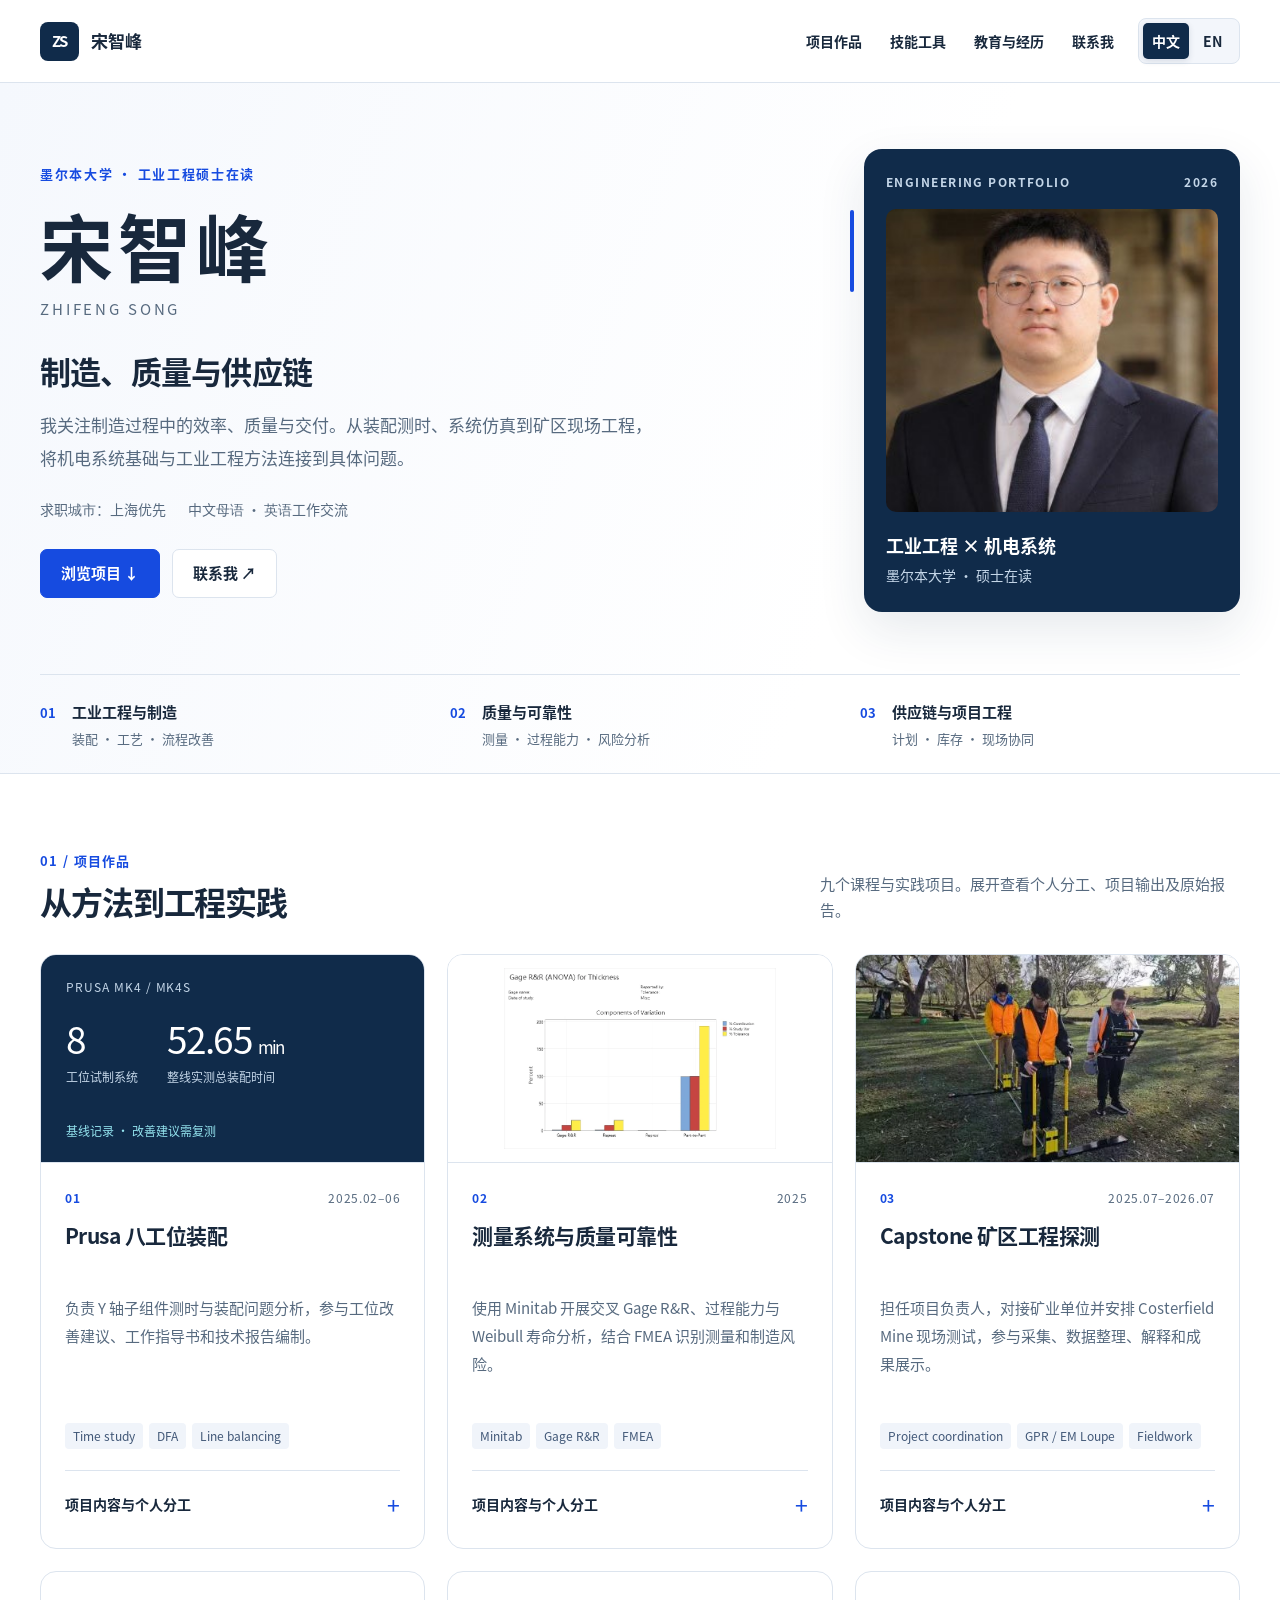
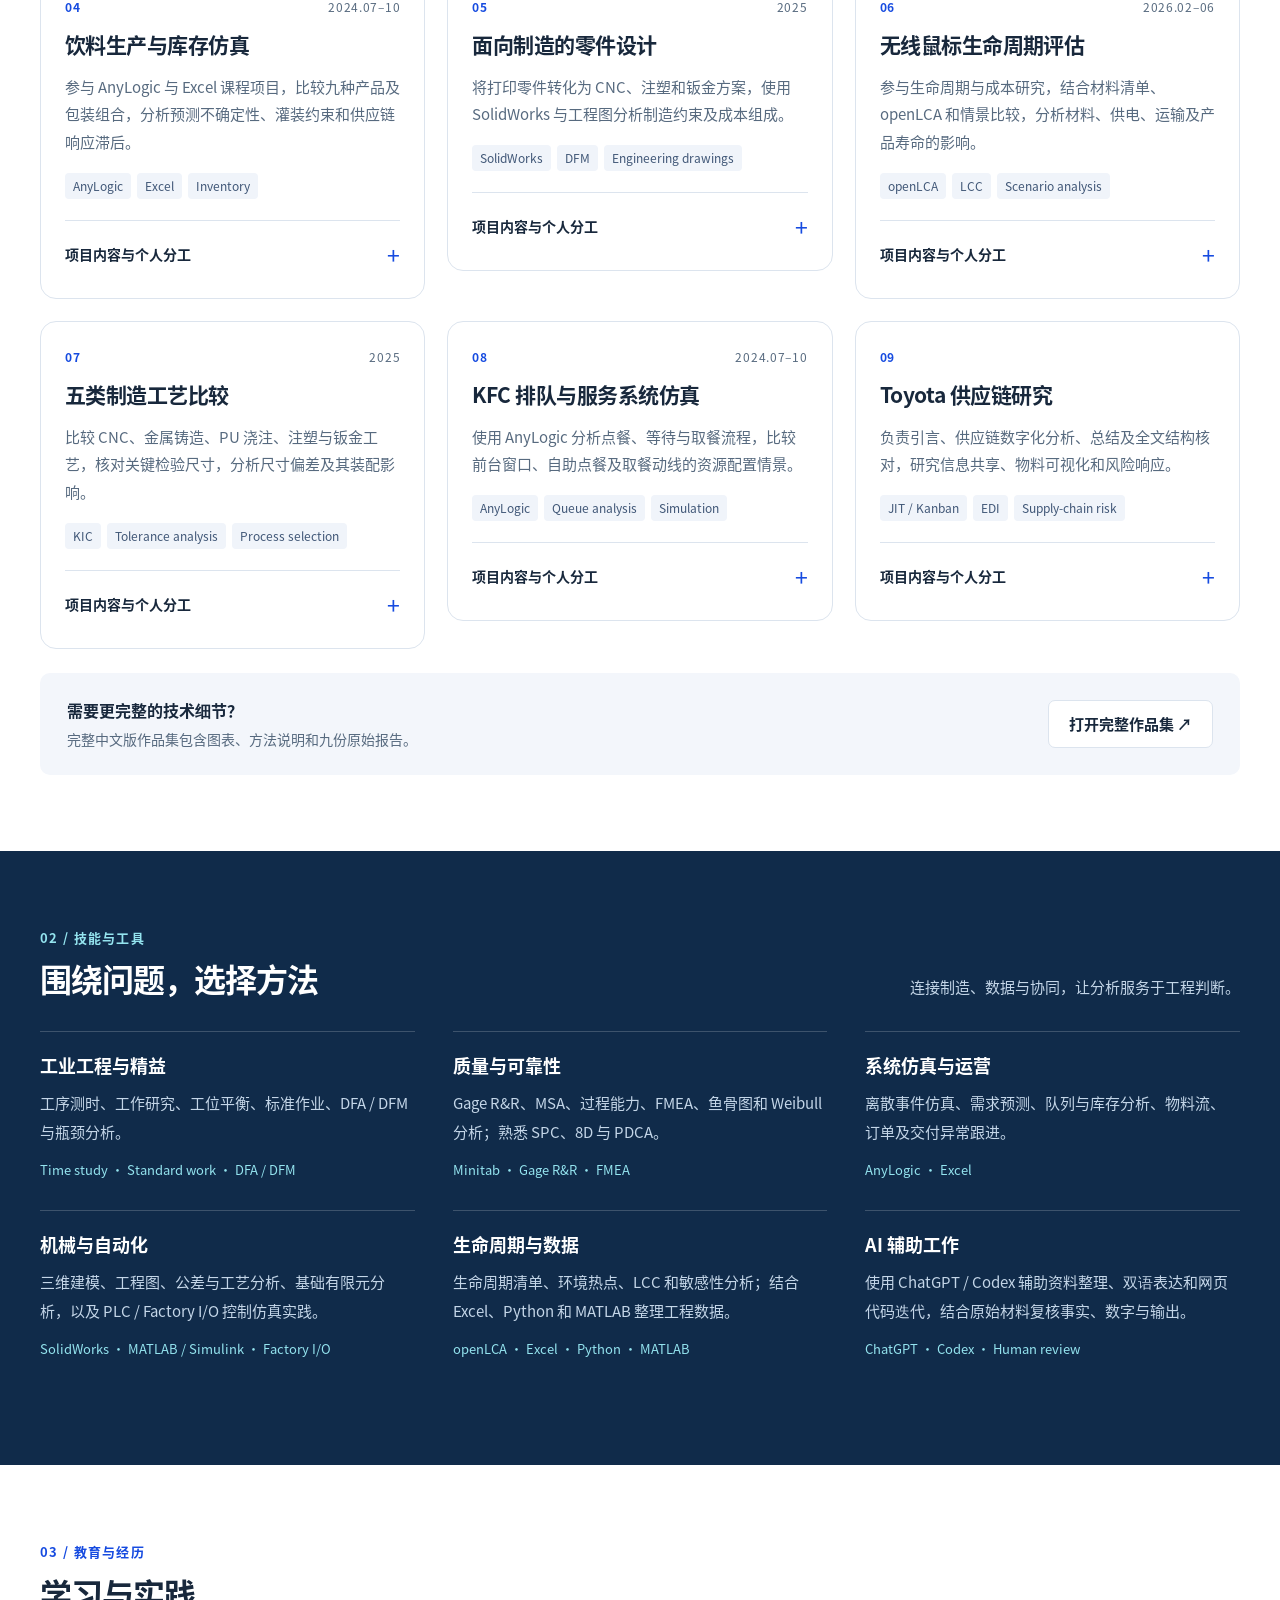
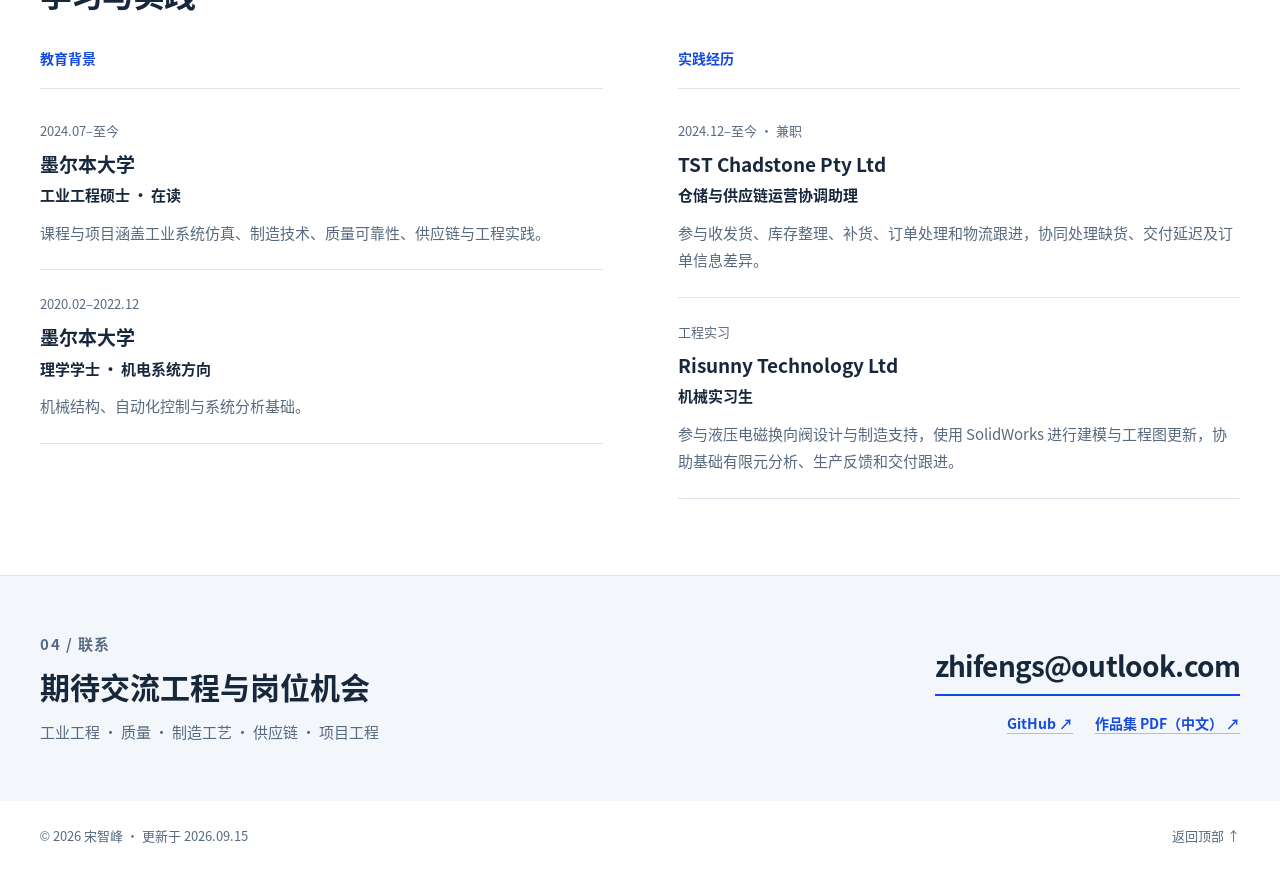
==== commit 4f17df1e: "Build bilingual recruitment homepage and preserve detailed portfolio" ====
--- a/index.html
+++ b/index.html
@@ -1,114 +1,13 @@
 <!doctype html>
-<html lang="zh-CN"><head><meta charset="utf-8"><meta name="viewport" content="width=device-width,initial-scale=1"><meta name="description" content="宋智峰工程作品集：工业工程、制造、质量、供应链与现场工程项目。包含个人分工、方法、原图与九份原始报告。"><meta name="color-scheme" content="light"><title>宋智峰 · 工程作品集</title><link rel="icon" href="data:image/svg+xml,%3Csvg%20xmlns='http://www.w3.org/2000/svg'%20viewBox='0%200%2064%2064'%3E%3Crect%20width='64'%20height='64'%20rx='10'%20fill='%2310283f'/%3E%3Ctext%20x='32'%20y='42'%20text-anchor='middle'%20font-family='Arial'%20font-size='29'%20font-weight='bold'%20fill='%2372d7da'%3EZS%3C/text%3E%3C/svg%3E"><link rel="stylesheet" href="assets/site.css"></head><body>
-<div class="reading-progress" aria-hidden="true"></div><a class="skip" href="#directory">跳转到项目目录</a>
-<aside class="sidebar" aria-label="作品集导航"><a class="brand" href="#overview"><span class="brand-mark">ZS</span><span><strong>宋智峰</strong><small>ENGINEERING PORTFOLIO</small></span></a><nav><a href="#overview" class="active">个人概览</a><a href="#directory">项目目录</a><p class="nav-label">SELECTED PROJECTS</p><a href="#assembly" class="nav-project"><span>01</span>Prusa 八工位装配</a><a href="#quality" class="nav-project"><span>02</span>测量系统与质量可靠性</a><a href="#beverage" class="nav-project"><span>03</span>饮料生产计划仿真</a><a href="#dfm" class="nav-project"><span>04</span>五类工艺与尺寸偏差</a><a href="#design" class="nav-project"><span>05</span>面向制造的零件设计</a><a href="#capstone" class="nav-project"><span>06</span>Capstone 矿区现场探测</a><a href="#lca" class="nav-project"><span>07</span>鼠标生命周期与成本</a><a href="#kfc" class="nav-project"><span>08</span>KFC 服务系统仿真</a><a href="#toyota" class="nav-project"><span>09</span>Toyota 供应链研究</a><p class="nav-label">BACKGROUND &amp; FILES</p><a href="#profile">教育与实践经历</a><a href="#reports">原始报告</a><a href="#contact">联系方式</a></nav><div class="nav-bottom"><strong>工业工程 · 墨尔本大学</strong>制造、质量与供应链方向<br>2026 秋招作品集</div></aside>
-<header class="mobilebar"><a href="#overview"><strong>宋智峰 · 作品集</strong></a><div><a href="#directory">目录</a><a href="#reports">报告</a><a href="#contact">联系</a></div></header>
-<main><div class="utility"><span>ENGINEERING PORTFOLIO / 2026</span><div class="utility-buttons"><button class="button pdf-download" type="button" data-download="portfolio_pdf">下载 PDF 提交版</button><button class="button ghost" id="reading-mode" type="button" aria-pressed="true">连续阅读</button><button class="button ghost" id="toggle-details" type="button" aria-expanded="false">展开全部详情</button><button class="button" id="print" type="button">打印完整正文</button></div></div>
-<div class="reader-context" id="reader-context" hidden><a href="#directory">项目目录</a><span>/</span><strong id="reader-name"></strong></div><noscript><p class="noscript-note">项目正文可直接阅读。启用 JavaScript 后可筛选目录、放大图片和下载项目报告。</p></noscript>
-<section class="hero" id="overview"><div><div class="eyebrow">INDUSTRIAL ENGINEERING · SELECTED WORK</div><h1>宋智峰</h1><p class="english-name">ZHIFENG SONG</p><h2 class="hero-title">工业工程与工程实践作品集</h2><p class="hero-intro">关注制造过程中的效率、质量与交付。我的项目经历涵盖装配测时、零件制造分析、测量与可靠性、生产仿真，以及矿区现场工程。</p><div class="hero-education"><strong>墨尔本大学</strong>工业工程硕士在读<br>理学学士 · 机电一体化方向</div><div class="hero-actions"><a class="button primary" href="#directory">浏览项目目录 ↓</a><a class="button" href="#reports">查看原始报告</a></div><div class="hero-counts"><div><strong>09</strong>项目案例</div><div><strong>09</strong>原始报告</div><div><strong>05</strong>相关岗位方向</div></div></div><div class="hero-visual"><div class="visual-label"><span>MODELS · DRAWINGS · EVIDENCE</span><span>01 / 09</span></div><img class="hero-drawing" src="assets/images/0537ea7e42a4bc1d.webp" alt="个人零件设计报告中的 CNC 支架工程图" decoding="async"><img class="hero-model" src="assets/images/9114f1fbd45ca064.webp" alt="饮料生产仿真小组报告中的 AnyLogic 模型" decoding="async"><div class="visual-foot">工程图与模型均取自项目原始报告。<br>项目中分别标注个人参与、团队成果与验证范围。</div></div></section>
-<section class="section" id="directory"><div class="section-heading"><div><div class="section-number">PROJECT INDEX</div><h2>项目目录</h2><p>按岗位方向浏览，进入案例查看方法、证据与工程判断。</p></div></div><form class="project-search" id="project-search-form" role="search"><label for="project-search">搜索项目</label><div><input id="project-search" type="search" autocomplete="off" placeholder="项目、工具或方法，如 MSA / AnyLogic"><button id="clear-search" type="button" hidden>清除</button></div></form><div class="filters" role="group" aria-label="按岗位方向筛选项目目录"><button class="filter" type="button" data-filter="all" aria-pressed="true">全部项目</button><button class="filter" type="button" data-filter="ie" aria-pressed="false">工业工程</button><button class="filter" type="button" data-filter="quality" aria-pressed="false">质量</button><button class="filter" type="button" data-filter="manufacturing" aria-pressed="false">制造 / 工艺</button><button class="filter" type="button" data-filter="supply" aria-pressed="false">供应链</button><button class="filter" type="button" data-filter="project" aria-pressed="false">项目 / 工程</button></div><p class="filter-status" id="filter-status" aria-live="polite">全部项目 · 9 个案例；点击进入项目正文。</p><div class="index-grid"><a class="index-card" href="#assembly" data-cats="ie manufacturing quality"><div class="index-thumb" aria-hidden="true"><div class="station-thumb"><b>ASSEMBLY / 8 STATIONS</b><div class="station-bars"><span>1</span><span>2</span><span>3</span><span>4</span><span>5</span><span>6</span><span>7</span><span>8</span></div></div></div><span class="index-card-copy"><span class="index-num">01</span><strong>Prusa 八工位装配</strong><small>工业工程 · 制造 / 工艺</small><span class="card-arrow" aria-hidden="true">↗</span></span></a><a class="index-card" href="#quality" data-cats="quality manufacturing ie"><div class="index-thumb" aria-hidden="true"><img src="assets/images/56baf9d1f89214f6.webp" alt="" loading="lazy" decoding="async"></div><span class="index-card-copy"><span class="index-num">02</span><strong>测量系统与质量可靠性</strong><small>质量 · 制造 / 工艺</small><span class="card-arrow" aria-hidden="true">↗</span></span></a><a class="index-card" href="#beverage" data-cats="ie supply manufacturing"><div class="index-thumb" aria-hidden="true"><img src="assets/images/9114f1fbd45ca064.webp" alt="" loading="lazy" decoding="async"></div><span class="index-card-copy"><span class="index-num">03</span><strong>饮料生产计划仿真</strong><small>工业工程 · 供应链</small><span class="card-arrow" aria-hidden="true">↗</span></span></a><a class="index-card" href="#dfm" data-cats="manufacturing quality ie"><div class="index-thumb" aria-hidden="true"><img src="assets/images/301afc3683796a9e.webp" alt="" loading="lazy" decoding="async"></div><span class="index-card-copy"><span class="index-num">04</span><strong>五类工艺与尺寸偏差</strong><small>制造 / 工艺 · 质量</small><span class="card-arrow" aria-hidden="true">↗</span></span></a><a class="index-card" href="#design" data-cats="manufacturing quality"><div class="index-thumb" aria-hidden="true"><img src="assets/images/7f9150ba322892a9.webp" alt="" loading="lazy" decoding="async"></div><span class="index-card-copy"><span class="index-num">05</span><strong>面向制造的零件设计</strong><small>制造 / 工艺 · 质量</small><span class="card-arrow" aria-hidden="true">↗</span></span></a><a class="index-card" href="#capstone" data-cats="project quality"><div class="index-thumb photo" aria-hidden="true"><img src="assets/images/ca37e7c44e7ef4d8.webp" alt="" loading="lazy" decoding="async"></div><span class="index-card-copy"><span class="index-num">06</span><strong>Capstone 矿区现场探测</strong><small>项目 / 工程 · 质量</small><span class="card-arrow" aria-hidden="true">↗</span></span></a><a class="index-card" href="#lca" data-cats="supply manufacturing project"><div class="index-thumb" aria-hidden="true"><img src="assets/images/3fe21f2dd04c0735.webp" alt="" loading="lazy" decoding="async"></div><span class="index-card-copy"><span class="index-num">07</span><strong>鼠标生命周期与成本</strong><small>供应链 · 制造 / 工艺</small><span class="card-arrow" aria-hidden="true">↗</span></span></a><a class="index-card" href="#kfc" data-cats="ie supply"><div class="index-thumb" aria-hidden="true"><img src="assets/images/05c7dae18c51d6ca.png" alt="" loading="lazy" decoding="async"></div><span class="index-card-copy"><span class="index-num">08</span><strong>KFC 服务系统仿真</strong><small>工业工程 · 供应链</small><span class="card-arrow" aria-hidden="true">↗</span></span></a><a class="index-card" href="#toyota" data-cats="supply project"><div class="index-thumb" aria-hidden="true"><div class="supply-thumb"><span>生产战略</span><span>供应协同</span><span>数字化</span><span>风险</span><span>可持续性</span></div></div><span class="index-card-copy"><span class="index-num">09</span><strong>Toyota 供应链研究</strong><small>供应链 · 项目 / 工程</small><span class="card-arrow" aria-hidden="true">↗</span></span></a></div><p class="empty-search" id="no-results" hidden>没有匹配的项目。请换一个关键词，或选择“全部项目”。</p><p class="route-note">选择项目进入独立阅读页，也可切换为连续阅读。原始报告页码按原文件顺序计数。</p></section>
-<article class="project" id="assembly" data-cats="ie manufacturing quality">
-      <div class="project-top"><span class="project-number">01</span><div><div class="eyebrow">ASSEMBLY SYSTEM &amp; STANDARD WORK</div><h2>Prusa MK4/MK4S 八工位装配与标准作业</h2></div><a class="return-link" href="#directory">返回目录 ↑</a></div>
-      <div class="project-meta"><span class="kind">团队装配实践</span><span>工序测时 · DFA · 工位平衡 · 工作指导书</span></div>
-      <p class="project-lead">以 Y 轴子组件为切入点，记录装配时间、定位与紧固问题，把现场观察整理为工序改善和标准作业建议。</p><div class="project-brief"><div class="role"><strong>我的参与</strong><p>我主要负责 Y 轴子组件的工序测时、装配问题识别与可装配性分析，并参与工作指导书和技术报告编制。</p></div><div class="project-output"><strong>项目输出</strong><p>装配时间基线、Y 轴问题清单、工位改善建议与标准作业材料。</p></div></div>
-      <div class="metric-strip"><div><strong>8</strong><span>工位试制系统</span></div><div><strong>52.65 min</strong><span>整线实测总装配时间基线</span></div><div><strong>Y 轴</strong><span>个人重点分析对象</span></div></div>
-      <div class="case-grid"><div class="case-copy"><div class="text-block"><h4>问题与行动</h4><p>Y 轴装配涉及光轴、轴承、皮带和张紧等连续操作。反复对齐、定位不便或紧固顺序不清，会同时增加操作时间与装配波动。</p><p>我拆分实际操作并记录工序衔接，结合定位、公差、紧固和工具配置分析重复调整的原因；再讨论任务重分配、定位治具、结构导入和扭矩标定等改善建议。</p></div><div class="text-block"><h4>形成的输出</h4><p>整线装配时间基线、Y 轴问题清单、工位改善建议，以及参与编制的工作指导书和技术报告。</p></div></div><div class="case-visual"><div class="assembly-evidence"><span class="eyebrow">现场分析记录</span><h3>从装配动作<br>追到工程原因</h3><div class="table-scroll"><table><thead><tr><th scope="col">观察位置</th><th scope="col">分析重点</th></tr></thead><tbody><tr><td>光轴与轴承</td><td>定位、对齐与配合</td></tr><tr><td>皮带与张紧</td><td>路径、张力与重复调整</td></tr><tr><td>紧固连接</td><td>操作顺序、工具与扭矩</td></tr><tr><td>工位衔接</td><td>任务负荷、等待与交接</td></tr></tbody></table></div><p class="small">按既有项目记录整理，不代表八个工位的具体编号分配。</p></div></div></div>
-      <section class="project-deep"><div class="deep-heading"><span class="eyebrow">PROCESS &amp; ENGINEERING JUDGEMENT</span><h3>装配动作、工位衔接与标准作业</h3><p>以 Y 轴子组件为具体对象，把试制中的操作问题、工序关系和改善建议连接起来。重点是解释时间花在哪里，以及后续如何验证改善。</p></div><div class="deep-steps"><div class="text-block"><h4>01 以实际动作拆解装配过程</h4><p>Y 轴子组件涉及光轴与轴承装入、皮带路径与张紧、零件定位和螺钉紧固。我围绕这些连续动作进行测时和问题记录，观察反复对齐、重新调整与工具切换发生的位置。整理时将装配动作与工位交接放在一起看，避免把等待、返工和直接操作时间混为同一个问题。</p></div><div class="text-block"><h4>02 从现象追到可装配性问题</h4><p>定位不便可能与导入结构、配合公差或操作空间有关；紧固后运动不顺畅，则需要重新检查定位与紧固顺序。我的分析围绕定位、公差、紧固和工具配置展开，并据此讨论定位辅助、结构导入、固定工具配置、扭矩要求和工位任务重分配等方向。</p></div><div class="text-block"><h4>03 把经验整理成可重复执行的要求</h4><p>参与编制的工作指导书和技术报告承接了现场记录与改善讨论。复盘时，我把标准作业理解为操作顺序、关键检查点和工位交接要求的组合。52.65 分钟是本次整线总装配时间基线；是否改善仍需复测各工位时间、等待、返工及装配一致性。</p></div></div><div class="table-scroll"><table><thead><tr><th scope="col">分析对象</th><th scope="col">对应的工程关注点</th></tr></thead><tbody><tr><td>光轴、轴承与定位</td><td>配合、导入、重复对齐及运动顺畅度</td></tr><tr><td>皮带、张紧与紧固</td><td>装配顺序、重复调整、工具与扭矩要求</td></tr><tr><td>工位与标准作业</td><td>任务负荷、等待交接、检查点和人员执行一致性</td></tr></tbody></table></div><p class="source-note">项目依据：既有 Prusa MK4/MK4S 装配记录、工作指导书与技术报告经历；测时原表未随附。</p></section>
-      <details class="project-details"><summary><span>补充图表与技术说明</span><span class="details-state"></span></summary><div class="details-body"><div class="text-block"><h4>工程判断</h4><p>52.65 分钟用于描述本次试制的整线总装配时间。判断稳定产能仍需瓶颈工位节拍、有效工作时间、人员配置、等待与返工数据。</p><p>改善建议需要在相同人员、物料与工具条件下复测，确认总时间、工位负荷和装配一致性是否一起改善。现有材料没有可核实的改善后百分比。</p></div><div class="table-scroll"><table><thead><tr><th scope="col">改善方向</th><th scope="col">建议内容</th><th scope="col">后续验证关注点</th></tr></thead><tbody><tr><td>定位与装配顺序</td><td>使用定位辅助，明确先定位、后紧固的操作要求</td><td>重复调整次数、运动顺畅度</td></tr><tr><td>工具与紧固</td><td>固定工具配置，明确关键紧固要求</td><td>紧固一致性、返工与漏装</td></tr><tr><td>工位负荷</td><td>结合工序依赖讨论任务重分配</td><td>各工位时间及等待变化</td></tr><tr><td>标准作业</td><td>将操作、检查点与交接要求写入指导书</td><td>不同人员执行的一致性</td></tr></tbody></table></div></div></details>
-      <div class="scope"><strong>数据与范围</strong><p>课程装配试制案例。52.65 分钟为实测总装配时间基线；任务重分配、治具与紧固优化属于改善建议，效果需在相同条件下复测。</p></div>
-      <div class="project-foot"><div class="source-links"><span class="source-note">依据：Prusa 装配项目经历与标准作业整理。测时原表未包含在本次随附报告中。</span></div><div class="tags"><span>工业工程</span><span>制造 / 工艺</span><span>质量</span></div></div>
-      <nav class="project-pager" aria-label="项目前后导航"><a href="#directory"><small>PROJECT INDEX</small><strong>← 返回项目目录</strong></a><a href="#quality"><small>下一个项目</small><strong>测量系统与质量可靠性 →</strong></a></nav>
-    </article><article class="project" id="quality" data-cats="quality manufacturing ie">
-      <div class="project-top"><span class="project-number">02</span><div><div class="eyebrow">MEASUREMENT, QUALITY &amp; RELIABILITY</div><h2>3D 打印铰链的测量系统、过程能力与可靠性</h2></div><a class="return-link" href="#directory">返回目录 ↑</a></div>
-      <div class="project-meta"><span class="kind">个人分析报告</span><span>Minitab · Gage R&amp;R · 过程能力 · FMEA · Weibull</span></div>
-      <p class="project-lead">先判断测量数据是否可信，再分析尺寸能力与失效寿命；把“尺寸更稳定”和“产品更耐用”作为两个需要分别验证的问题。</p><div class="project-brief"><div class="role"><strong>我的参与</strong><p>个人报告包含检验定义、交叉 Gage R&amp;R、尺寸能力分析、过程 FMEA 与鱼骨图，以及新旧铰链的寿命比较。</p></div><div class="project-output"><strong>项目输出</strong><p>三项尺寸 MSA、过程能力分析、FMEA / 鱼骨图及新旧批次寿命比较。</p></div></div>
-      <div class="metric-strip"><div><strong>10 × 3 × 3</strong><span>每个尺寸的测量设计</span></div><div><strong>9.81%</strong><span>厚度 %GRR</span></div><div><strong>20 件</strong><span>新旧寿命试验样本合计</span></div></div>
-      <div class="case-grid"><div class="case-copy"><div class="text-block"><h4>先验证量具，再评价工艺</h4><p>对 10 个零件，由 3 名操作者各重复测量 3 次，使用 Minitab 交叉 Gage R&amp;R 分析厚度、宽度与长度。厚度测量可用，宽度与长度的测量误差较大，需要优先改进定位、操作方法与重复性。</p></div><div class="table-scroll"><table><thead><tr><th scope="col">尺寸</th><th scope="col">%GRR</th><th scope="col">ndc</th><th scope="col">报告判断</th></tr></thead><tbody><tr><td>厚度</td><td>9.81%</td><td>14</td><td>测量系统可用</td></tr><tr><td>宽度</td><td>46.31%</td><td>2</td><td>优先改进测量</td></tr><tr><td>长度</td><td>92.63%</td><td>1</td><td>测量系统不可接受</td></tr></tbody></table></div><div class="text-block"><h4>能力分析与风险排序</h4><p>厚度 Ppk≈0.35、Cpk≈0.27，提示样本过程能力不足。结合打印过程图、FMEA 与鱼骨图，讨论切片参数、材料干燥、温控、定位与作业指导书等改善方向。</p></div></div><div class="case-visual"><figure class="data-figure"><h4>各尺寸 %GRR</h4><p class="chart-subtitle">研究变异口径 · 10 件 × 3 人 × 3 次</p><div class="chart-row" data-value="9.81" data-maximum="100"><div class="chart-row-label"><span>厚度</span><strong>9.81%</strong></div><div class="bar-track" aria-hidden="true"><span class="bar-fill" style="width:9.81000%"></span></div></div><div class="chart-row" data-value="46.31" data-maximum="100"><div class="chart-row-label"><span>宽度</span><strong>46.31%</strong></div><div class="bar-track" aria-hidden="true"><span class="bar-fill" style="width:46.31000%"></span></div></div><div class="chart-row" data-value="92.63" data-maximum="100"><div class="chart-row-label"><span>长度</span><strong>92.63%</strong></div><div class="bar-track" aria-hidden="true"><span class="bar-fill" style="width:92.63000%"></span></div></div><div class="chart-axis"><span>0%</span><span>50%</span><span>100%</span></div><figcaption>按原报告 PDF 10–21 页数据重绘。对应测量系统评价见左侧说明与表格。</figcaption></figure></div></div>
-      <section class="project-deep"><div class="deep-heading"><span class="eyebrow">PROCESS &amp; ENGINEERING JUDGEMENT</span><h3>从测量可信度到过程与寿命判断</h3><p>报告把测量系统、尺寸能力、过程风险和弯折寿命分开分析，再讨论它们如何共同影响零件质量。</p></div><div class="deep-steps"><div class="text-block"><h4>01 先检查数据能否支持判断</h4><p>每个尺寸采用 10 个零件、3 名操作者、每人重复测量 3 次的交叉设计。Gage R&amp;R 用于区分重复性、再现性与零件间变异，ndc 用于辅助判断区分零件的能力。厚度结果可以支持后续讨论；宽度和长度应优先改善定位、接触方式与重复测量的一致性。</p></div><div class="text-block"><h4>02 将能力指标接回制造过程</h4><p>厚度 Ppk 约 0.35、Cpk 约 0.27，提示该样本过程能力不足。报告进一步用过程图、FMEA 和鱼骨图整理切片、材料干燥、温控及测量等因素，把失效模式、潜在原因和预防检查措施对应起来。能力数值用于定位问题，不能单独证明是哪一个打印参数造成偏差。</p></div><div class="text-block"><h4>03 分别验证尺寸质量与耐久性</h4><p>新旧铰链各 10 件的弯折数据采用 Weibull 模型比较。新组 B10 较高，平均寿命估计却较低，说明早期失效和寿命长尾会给出不同结论。评价新方案时，需要同时看尺寸居中、波动、失效分布与样本量，不能把某个指标改善直接等同于整体可靠性提升。</p></div></div><div class="table-scroll"><table><thead><tr><th scope="col">分析层次</th><th scope="col">对应问题</th></tr></thead><tbody><tr><td>MSA / Gage R&amp;R</td><td>观察到的差异来自零件，还是测量过程？</td></tr><tr><td>过程能力 / FMEA</td><td>尺寸是否满足要求，哪些过程因素值得优先复核？</td></tr><tr><td>Weibull / B10 / MTTF</td><td>早期失效、寿命分布与平均值是否支持同一结论？</td></tr></tbody></table></div><p class="source-note">原报告：Probability, Reliability and Quality / PDF 10-21、29-43、45-46、82-86 页。</p></section>
-      <details class="project-details"><summary><span>补充图表与技术说明</span><span class="details-state"></span></summary><div class="details-body"><figure class="data-figure"><div class="comparison-grid"><section class="comparison-panel"><h4>B10 寿命</h4><div class="chart-row" data-value="1.08" data-maximum="20"><div class="chart-row-label"><span>旧批次</span><strong>1.08 次</strong></div><div class="bar-track" aria-hidden="true"><span class="bar-fill secondary" style="width:5.40000%"></span></div></div><div class="chart-row" data-value="17.9" data-maximum="20"><div class="chart-row-label"><span>新批次</span><strong>17.9 次</strong></div><div class="bar-track" aria-hidden="true"><span class="bar-fill" style="width:89.50000%"></span></div></div><div class="chart-axis"><span>0</span><span>10</span><span>20</span></div></section><section class="comparison-panel"><h4>平均寿命 MTTF</h4><div class="chart-row" data-value="110.3" data-maximum="120"><div class="chart-row-label"><span>旧批次</span><strong>110.3 次</strong></div><div class="bar-track" aria-hidden="true"><span class="bar-fill secondary" style="width:91.91667%"></span></div></div><div class="chart-row" data-value="28.2" data-maximum="120"><div class="chart-row-label"><span>新批次</span><strong>28.2 次</strong></div><div class="bar-track" aria-hidden="true"><span class="bar-fill" style="width:23.50000%"></span></div></div><div class="chart-axis"><span>0</span><span>60</span><span>120</span></div></section></div><figcaption>Weibull 点估计，每批 10 件；两图使用独立横轴刻度。小样本区间不确定性较大，此图未展示置信区间。依据原报告 PDF 82–86 页。</figcaption></figure><div class="text-block"><h4>新旧批次寿命比较</h4><p>每组 10 件的寿命数据呈现不同失效形态：旧批次有早期失效与长寿命尾部，新批次寿命更集中。两参数 Weibull 拟合中，新批次 B10 较高，但平均寿命估计较低，不能概括为整体可靠性全面提升。</p></div><div class="table-scroll"><table><thead><tr><th scope="col">拟合指标</th><th scope="col">旧批次</th><th scope="col">新批次</th><th scope="col">含义</th></tr></thead><tbody><tr><td>Weibull 形状参数 β</td><td>约 0.55</td><td>约 4.06</td><td>失效风险随使用次数的变化形态不同</td></tr><tr><td>B10 寿命</td><td>约 1.08 次</td><td>约 17.9 次</td><td>模型估计的 10% 累积失效点</td></tr><tr><td>平均寿命 MTTF</td><td>约 110.3 次</td><td>约 28.2 次</td><td>旧组长尾使平均寿命较高</td></tr></tbody></table></div><figure class="wide"><button class="image-button" type="button" data-lightbox aria-label="放大：原报告的 Weibull 新旧批次对比图，PDF 第 86 页。"><img src="assets/images/f5f6662ded907269.webp" alt="原报告的 Weibull 新旧批次对比图，PDF 第 86 页。" loading="lazy" decoding="async"><span class="zoom-mark" aria-hidden="true">⤢</span></button><figcaption>原报告的 Weibull 新旧批次对比图，PDF 第 86 页。</figcaption></figure><div class="text-block"><h4>我据此保留的判断</h4><ul class="plain-list"><li>MSA 未通过的尺寸，其过程能力结果仅作为探索性参考。</li><li>寿命分布与均值需要一起看；小样本拟合的区间不确定性较大。</li><li>改善要同时检查尺寸居中、波动与弯折寿命，不能只追求更窄的尺寸分布。</li></ul></div><figure class=""><button class="image-button" type="button" data-lightbox aria-label="放大：厚度 Gage R&amp;R 变异分解，原报告 PDF 第 11 页。"><img src="assets/images/56baf9d1f89214f6.webp" alt="厚度 Gage R&amp;R 变异分解，原报告 PDF 第 11 页。" loading="lazy" decoding="async"><span class="zoom-mark" aria-hidden="true">⤢</span></button><figcaption>厚度 Gage R&amp;R 变异分解，原报告 PDF 第 11 页。</figcaption></figure><figure class="compact"><button class="image-button" type="button" data-lightbox aria-label="放大：3D 打印过程鱼骨图，原报告 PDF 第 39 页。"><img src="assets/images/c420c5697483eece.webp" alt="3D 打印过程鱼骨图，原报告 PDF 第 39 页。" loading="lazy" decoding="async"><span class="zoom-mark" aria-hidden="true">⤢</span></button><figcaption>3D 打印过程鱼骨图，原报告 PDF 第 39 页。</figcaption></figure></div></details>
-      <div class="scope"><strong>数据与范围</strong><p>%GRR 采用研究变异口径。宽度与长度的 MSA 未通过；寿命为每组 10 件的小样本拟合结果，不能据此判断量产可靠性。</p></div>
-      <div class="project-foot"><div class="source-links"><button type="button" class="source-link" data-report="quality" data-page="10">MSA：PDF 10–21 页 <span aria-hidden="true">↗</span></button><button type="button" class="source-link" data-report="quality" data-page="29">能力与 FMEA：29–43 页 <span aria-hidden="true">↗</span></button><button type="button" class="source-link" data-report="quality" data-page="82">寿命比较：82–86 页 <span aria-hidden="true">↗</span></button></div><div class="tags"><span>质量</span><span>制造 / 工艺</span><span>工业工程</span></div></div>
-      <nav class="project-pager" aria-label="项目前后导航"><a href="#assembly"><small>上一个项目</small><strong>← Prusa 八工位装配</strong></a><a href="#beverage"><small>下一个项目</small><strong>饮料生产计划仿真 →</strong></a></nav>
-    </article><article class="project" id="beverage" data-cats="ie supply manufacturing">
-      <div class="project-top"><span class="project-number">03</span><div><div class="eyebrow">PRODUCTION PLANNING &amp; SIMULATION</div><h2>饮料生产计划、瓶颈与库存管理仿真</h2></div><a class="return-link" href="#directory">返回目录 ↑</a></div>
-      <div class="project-meta"><span class="kind">课程小组项目</span><span>AnyLogic · Excel · 离散事件仿真 · 需求预测</span></div>
-      <p class="project-lead">围绕三类饮料与三种包装规格，连接需求预测、生产配置、库存和利润分析，比较不同周次的生产决策。</p><div class="project-brief"><div class="role"><strong>我的参与</strong><p>按报告分工页，我主要分析需求预测的不确定性、生产与供应链响应滞后，并提出参数调整、动态排程和数据衔接的改进方向。</p></div><div class="project-output"><strong>项目输出</strong><p>需求预测与生产配置分析，以及预测不确定性、响应滞后和模型改进建议。</p></div></div>
-      <div class="metric-strip"><div><strong>9</strong><span>产品与包装组合</span></div><div><strong>30 周</strong><span>生产决策框架</span></div><div><strong>灌装</strong><span>团队识别的主要约束</span></div></div>
-      <div class="case-grid"><div class="case-copy"><div class="text-block"><h4>团队如何做决策</h4><p>以需求预测作为输入，模拟混合、灌装与包装过程，再结合各规格库存、收入和持有成本比较配置。模型以每个 agent 对应 10 L 饮料进行转换，需要持续核对瓶数、升数和产出单位。</p><p>团队判断灌装限制整体产出，因此优先比较灌装资源、产品规格和换型策略，而不是让各道工序平均增加投入。</p></div><div class="text-block"><h4>我的分析重点</h4><p>短预测窗口响应快，但可能带来频繁换型；长窗口较稳定，却容易跟不上需求变化。我将预测方法局限、生产响应延迟、库存反馈滞后与外部扰动拆开分析，提出改善模型响应与数据衔接的方向。</p></div></div><div class="case-visual"><figure class=""><button class="image-button" type="button" data-lightbox aria-label="放大：团队 AnyLogic 生产流程模型，原报告 PDF 第 7 页。"><img src="assets/images/9114f1fbd45ca064.webp" alt="团队 AnyLogic 生产流程模型，原报告 PDF 第 7 页。" loading="lazy" decoding="async"><span class="zoom-mark" aria-hidden="true">⤢</span></button><figcaption>团队 AnyLogic 生产流程模型，原报告 PDF 第 7 页。</figcaption></figure><figure class="compact"><button class="image-button" type="button" data-lightbox aria-label="放大：Excel 周度产品配置与利润分析表，原报告 PDF 第 10 页。"><img src="assets/images/9838828b9573dccb.webp" alt="Excel 周度产品配置与利润分析表，原报告 PDF 第 10 页。" loading="lazy" decoding="async"><span class="zoom-mark" aria-hidden="true">⤢</span></button><figcaption>Excel 周度产品配置与利润分析表，原报告 PDF 第 10 页。</figcaption></figure></div></div>
-      <section class="project-deep"><div class="deep-heading"><span class="eyebrow">PROCESS &amp; ENGINEERING JUDGEMENT</span><h3>预测、产能与库存如何形成周度计划</h3><p>团队围绕 9 种产品与包装组合建立 30 周生产决策框架。我主要展开预测不确定性、响应滞后与模型改进分析。</p></div><div class="deep-steps"><div class="text-block"><h4>01 比较预测方法及其适用条件</h4><p>报告比较移动平均、加权移动平均和指数平滑，并采用加权移动平均支持需求估计。我的分析关注预测窗口和固定参数的局限：短窗口更快响应近期变化，也容易引起计划调整；长窗口较平稳，却可能滞后于需求。预测误差需要通过库存、缺货与换型后果来理解。</p></div><div class="text-block"><h4>02 将不同工序换算到同一产出单位</h4><p>混合、灌装和包装的资源与处理方式不同。团队将各阶段产能统一比较，并识别灌装为主要约束。模型中的 agent 对应 10 L 饮料，因此瓶数、体积、时间和周度产出之间的转换尤其关键。增加上游产出不一定增加最终交付，还可能造成等待或库存积压。</p></div><div class="text-block"><h4>03 连接生产配置与库存反馈</h4><p>团队通过 AnyLogic 模型和 Excel 配置表比较周度生产、库存和利润。我关注需求预测、生产响应与库存反馈之间的滞后，并提出动态调整参数、考虑换型影响和减少手工传递等方向。现场未按时完成全部 30 周，报告有后续补算，因此保留框架和复盘，不使用未经统一核验的总利润提升。</p></div></div><div class="table-scroll"><table><thead><tr><th scope="col">决策环节</th><th scope="col">需要一起检查的约束</th></tr></thead><tbody><tr><td>预测输入</td><td>窗口、权重、需求变化及预测误差</td></tr><tr><td>生产配置</td><td>灌装约束、包装规格、换型与时间单位</td></tr><tr><td>周度反馈</td><td>库存、缺货、持有成本及数据传递滞后</td></tr></tbody></table></div><p class="source-note">原报告：ISS_A2_Group6_v3 / PDF 3-14、20-22 页；个人分工见第 3 页。</p></section>
-      <details class="project-details"><summary><span>补充图表与技术说明</span><span class="details-state"></span></summary><div class="details-body"><div class="table-scroll"><table><thead><tr><th scope="col">不确定性</th><th scope="col">对计划的影响</th><th scope="col">报告中的改进建议</th></tr></thead><tbody><tr><td>需求波动与固定预测参数</td><td>过量生产或缺货</td><td>按需求变化调整预测参数</td></tr><tr><td>频繁生产切换</td><td>换型占用生产时间</td><td>将换型时间与成本纳入排程</td></tr><tr><td>供应与库存反馈滞后</td><td>库存与需求错配</td><td>结合补货提前期、安全库存审视决策</td></tr><tr><td>Excel 与仿真之间的手工转换</td><td>输入错误、决策延迟</td><td>统一单位并减少手工传递</td></tr></tbody></table></div><div class="text-block"><h4>方案边界与复盘</h4><p>课程现场未在规定时间内跑完全部 30 周，报告记录了事后补算。作品集因此展示决策框架、瓶颈分析和改进建议，不使用未经统一核验的总利润或提升率。</p><p>动态参数优化、智能排程和自动化数据接口属于后续建议，现有报告没有证明这些功能已实现。</p></div></div></details>
-      <div class="scope"><strong>数据与范围</strong><p>模型和利润表为小组成果，个人分工见 PDF 第 3 页。本案例重点展示生产决策框架、约束分析与模型复盘。</p></div>
-      <div class="project-foot"><div class="source-links"><button type="button" class="source-link" data-report="beverage" data-page="3">个人分工：PDF 3 页 <span aria-hidden="true">↗</span></button><button type="button" class="source-link" data-report="beverage" data-page="7">模型与配置：7–10 页 <span aria-hidden="true">↗</span></button><button type="button" class="source-link" data-report="beverage" data-page="12">复盘与个人分析：12–14 页 <span aria-hidden="true">↗</span></button></div><div class="tags"><span>工业工程</span><span>供应链</span><span>制造 / 工艺</span></div></div>
-      <nav class="project-pager" aria-label="项目前后导航"><a href="#quality"><small>上一个项目</small><strong>← 测量系统与质量可靠性</strong></a><a href="#dfm"><small>下一个项目</small><strong>五类工艺与尺寸偏差 →</strong></a></nav>
-    </article><article class="project" id="dfm" data-cats="manufacturing quality ie">
-      <div class="project-top"><span class="project-number">04</span><div><div class="eyebrow">MANUFACTURING PROCESS &amp; DFM</div><h2>Prusa 零件的五类制造工艺与尺寸偏差分析</h2></div><a class="return-link" href="#directory">返回目录 ↑</a></div>
-      <div class="project-meta"><span class="kind">个人课程报告</span><span>KIC 关键检验尺寸 · 公差对照 · 工艺比较 · SolidWorks</span></div>
-      <p class="project-lead">围绕 Prusa MK3.1 结构件，比较 CNC、金属铸造、PU 浇注、注塑和钣金工艺，讨论原型零件转向批量制造时的尺寸与装配问题。</p><div class="project-brief"><div class="role"><strong>我的参与</strong><p>个人报告整理五类零件的关键尺寸检查、名义值与实测值对照，结合实物与工程图比较工艺表现并提出改进建议。</p></div><div class="project-output"><strong>项目输出</strong><p>五类工艺的 KIC 尺寸对照、制造性能比较和样件问题分析。</p></div></div>
-      <div class="metric-strip"><div><strong>5</strong><span>制造工艺</span></div><div><strong>KIC</strong><span>关键检验尺寸对照</span></div><div><strong>−0.29 mm</strong><span>注塑导杆孔相对名义值的偏差</span></div></div>
-      <div class="case-grid"><div class="case-copy"><div class="text-block"><h4>从尺寸偏差看装配风险</h4><p>例如注塑 Y 轴导杆夹块的导杆孔：名义值为 8.00 mm，报告实测为 7.71 mm，相差 −0.29 mm。比起仅判断“合格或不合格”，更需要看这个偏差会怎样影响导杆插入、定位与后续装配。</p></div><div class="text-block"><h4>比较工艺的取舍</h4><p>CNC 关注装夹、刀具可达性与加工精度；铸造和注塑关注收缩、模具结构与冷却；钣金关注折弯、孔位与装配关系。报告同时比较加工速度、成本、质量、灵活性与可持续性。</p></div></div><div class="case-visual"><div class="figure-pair"><figure class=""><button class="image-button" type="button" data-lightbox aria-label="放大：铸造件实物，PDF 第 11 页。"><img src="assets/images/301afc3683796a9e.webp" alt="铸造件实物，PDF 第 11 页。" loading="lazy" decoding="async"><span class="zoom-mark" aria-hidden="true">⤢</span></button><figcaption>铸造件实物，PDF 第 11 页。</figcaption></figure><figure class=""><button class="image-button" type="button" data-lightbox aria-label="放大：钣金件实物，PDF 第 21 页。"><img src="assets/images/867199d95087e3bb.webp" alt="钣金件实物，PDF 第 21 页。" loading="lazy" decoding="async"><span class="zoom-mark" aria-hidden="true">⤢</span></button><figcaption>钣金件实物，PDF 第 21 页。</figcaption></figure></div><figure class="compact"><button class="image-button" type="button" data-lightbox aria-label="放大：PU 浇注零件实物，PDF 第 14 页。"><img src="assets/images/2008b0e14f08c40f.webp" alt="PU 浇注零件实物，PDF 第 14 页。" loading="lazy" decoding="async"><span class="zoom-mark" aria-hidden="true">⤢</span></button><figcaption>PU 浇注零件实物，PDF 第 14 页。</figcaption></figure></div></div>
-      <section class="project-deep"><div class="deep-heading"><span class="eyebrow">PROCESS &amp; ENGINEERING JUDGEMENT</span><h3>从关键尺寸到制造工艺取舍</h3><p>通过五类制造工艺的实物与工程图对照，理解尺寸偏差如何传递到装配、功能和工艺选择。</p></div><div class="deep-steps"><div class="text-block"><h4>01 先确定关键尺寸对应什么功能</h4><p>KIC 检查围绕孔径、孔距、间隙、位置和垂直度等展开。名义尺寸与实测值的差异需要与导杆插入、轴承定位、皮带运行或电机安装等具体功能相联系。例如注塑导杆孔由名义 8.00 mm 测得 7.71 mm，首先要讨论它是否影响导杆插入与定位。</p></div><div class="text-block"><h4>02 比较五类工艺各自的限制</h4><p>CNC 零件重点看基准、装夹和刀具可达性；铸造与注塑重点看收缩、模具及冷却；PU 浇注还需要注意模具定位与变形；钣金则要把展开、折弯、回弹和安装孔关系放在一起考虑。报告同时比较速度、成本、质量、灵活性和可持续性，避免只凭单个尺寸选择工艺。</p></div><div class="text-block"><h4>03 区分异常读数与已确认根因</h4><p>报告中的尺寸对照可以支持问题定位，但单次测量不能独立证明原因。对显著偏差，应先检查测量基准、接触位置和记录，再安排重复测量。只有排除测量影响后，才进一步验证收缩补偿、装夹重复性、冷却或回弹等工艺假设。</p></div></div><div class="table-scroll"><table><thead><tr><th scope="col">检查链条</th><th scope="col">要回答的问题</th></tr></thead><tbody><tr><td>名义尺寸与实测值</td><td>偏差方向和大小是什么？测量口径是否一致？</td></tr><tr><td>尺寸与装配功能</td><td>偏差会影响插入、定位、间隙还是运动？</td></tr><tr><td>工艺与验证</td><td>哪些因素可能解释偏差？下一次如何复测？</td></tr></tbody></table></div><p class="source-note">原报告：Manufacturing Process and DFM Analysis / PDF 4-22 页。</p></section>
-      <details class="project-details"><summary><span>补充图表与技术说明</span><span class="details-state"></span></summary><div class="details-body"><div class="table-scroll"><table><thead><tr><th scope="col">工艺与零件</th><th scope="col">重点检查</th><th scope="col">可继续验证的改善方向</th></tr></thead><tbody><tr><td>CNC / Z 轴顶部支架</td><td>孔径、孔距与垂直度</td><td>复核基准、装夹重复性和加工路径</td></tr><tr><td>金属铸造 / Y 轴张紧件</td><td>皮带间隙、张紧孔和安装孔位置</td><td>复核模具尺寸、收缩补偿与冷却</td></tr><tr><td>PU 浇注 / X 轴电机支架</td><td>导杆孔、轴承孔与安装位置</td><td>检查测量基准、模具定位及变形</td></tr><tr><td>注塑 / Y 轴导杆夹块</td><td>导杆孔径、螺栓孔距与间隙</td><td>优化模具与冷却，并安排复测</td></tr><tr><td>钣金 / Z 轴电机支架</td><td>折弯垂直度与安装孔关系</td><td>核查展开、折弯回弹与定位</td></tr></tbody></table></div><div class="text-block"><h4>工程判断</h4><p>单次尺寸偏差只能支持问题定位，不能独立证明原因。对较大的异常读数，应先复测并检查测量基准，再验证工艺原因。工艺选择也要结合批量、结构与模具投入，不能仅凭一种工艺的平均优缺点作决定。</p></div></div></details>
-      <div class="scope"><strong>数据与范围</strong><p>偏差来自课程样件记录；报告中的原因分析作为待验证假设。本案例对应 MK3.1 零件，不与 MK4/MK4S 八工位装配数据混用。</p></div>
-      <div class="project-foot"><div class="source-links"><button type="button" class="source-link" data-report="dfm" data-page="4">研究范围：PDF 4 页 <span aria-hidden="true">↗</span></button><button type="button" class="source-link" data-report="dfm" data-page="15">注塑测量：15–17 页 <span aria-hidden="true">↗</span></button><button type="button" class="source-link" data-report="dfm" data-page="18">钣金与总结：18–22 页 <span aria-hidden="true">↗</span></button></div><div class="tags"><span>制造 / 工艺</span><span>质量</span><span>工业工程</span></div></div>
-      <nav class="project-pager" aria-label="项目前后导航"><a href="#beverage"><small>上一个项目</small><strong>← 饮料生产计划仿真</strong></a><a href="#design"><small>下一个项目</small><strong>面向制造的零件设计 →</strong></a></nav>
-    </article><article class="project" id="design" data-cats="manufacturing quality">
-      <div class="project-top"><span class="project-number">05</span><div><div class="eyebrow">PART DESIGN FOR MANUFACTURE</div><h2>从 3D 打印到 CNC、注塑与钣金的零件设计</h2></div><a class="return-link" href="#directory">返回目录 ↑</a></div>
-      <div class="project-meta"><span class="kind">个人设计报告</span><span>SolidWorks · 工程图 · PrusaSlicer · 成本估算</span></div>
-      <p class="project-lead">保留零件的装配功能，根据加工方式调整材料、孔槽、壁厚与折弯结构，并用工程图和估算解释设计选择。</p><div class="project-brief"><div class="role"><strong>我的参与</strong><p>个人设计报告包含 3D 打印实物与切片设置，以及 401/402 支架、205Y 张紧支架和 304X 夹持件的制造方案、模型和工程图。</p></div><div class="project-output"><strong>项目输出</strong><p>三类制造转换方案、零件模型、二维工程图及成本组成估算。</p></div></div>
-      <div class="metric-strip"><div><strong>3</strong><span>零件制造转换方案</span></div><div><strong>2°–3°</strong><span>注塑方案建议拔模角</span></div><div><strong>3D + 2D</strong><span>模型与工程图输出</span></div></div>
-      <div class="case-grid"><div class="case-copy"><div class="text-block"><h4>CNC 支架</h4><p>401/402 的 L 形支架承担 Z 轴电机安装。方案采用铝合金，使用可加工的实体与减重槽，圆角替代尖锐内角，采用通孔并简化轮廓，减少封闭腔体与复杂刀路。</p></div><div class="text-block"><h4>注塑与钣金方案</h4><p>205Y 注塑支架考虑拔模、壁厚、加强筋、分型位置与收缩补偿；304X 夹持件改为不锈钢 U 形折弯结构，通过金属弹性实现夹持，并保留安装孔与配合要求。</p></div></div><div class="case-visual"><div class="figure-pair"><figure class=""><button class="image-button" type="button" data-lightbox aria-label="放大：CNC 支架模型，PDF 第 2 页。"><img src="assets/images/7f9150ba322892a9.webp" alt="CNC 支架模型，PDF 第 2 页。" loading="lazy" decoding="async"><span class="zoom-mark" aria-hidden="true">⤢</span></button><figcaption>CNC 支架模型，PDF 第 2 页。</figcaption></figure><figure class=""><button class="image-button" type="button" data-lightbox aria-label="放大：钣金夹持件模型，PDF 第 8 页。"><img src="assets/images/1b1f855340039dc9.webp" alt="钣金夹持件模型，PDF 第 8 页。" loading="lazy" decoding="async"><span class="zoom-mark" aria-hidden="true">⤢</span></button><figcaption>钣金夹持件模型，PDF 第 8 页。</figcaption></figure></div><figure class="compact"><button class="image-button" type="button" data-lightbox aria-label="放大：CNC 支架工程图，PDF 第 3 页。"><img src="assets/images/0537ea7e42a4bc1d.webp" alt="CNC 支架工程图，PDF 第 3 页。" loading="lazy" decoding="async"><span class="zoom-mark" aria-hidden="true">⤢</span></button><figcaption>CNC 支架工程图，PDF 第 3 页。</figcaption></figure></div></div>
-      <section class="project-deep"><div class="deep-heading"><span class="eyebrow">PROCESS &amp; ENGINEERING JUDGEMENT</span><h3>让零件结构适应 CNC、注塑与钣金</h3><p>从既有打印零件的装配功能出发，调整材料、结构和加工方式，并用模型、工程图及估算解释方案选择。</p></div><div class="deep-steps"><div class="text-block"><h4>01 CNC 支架：为刀具与装夹留出空间</h4><p>401/402 为安装 Z 轴步进电机的对称 L 形支架。方案将原打印填充结构转换为铝合金实体与减重槽，采用内圆角、通孔和简化轮廓，避免封闭腔体与复杂刀路。重点是保留机架和电机的安装接口，同时让加工、定位和检查更容易实现。</p></div><div class="text-block"><h4>02 注塑与钣金：围绕成型方式调整结构</h4><p>205Y 注塑张紧支架的设计考虑脱模方向、壁厚、加强筋、分型和收缩补偿，报告提出约 2°-3° 的拔模角建议。304X 支持件则采用不锈钢 U 形折弯结构，利用金属弹性实现支持，并保留必要的安装孔和装配关系。不同工艺对应不同的结构约束。</p></div><div class="text-block"><h4>03 将模型选择连接到成本与验证</h4><p>报告通过 SolidWorks 模型、二维工程图及 PrusaSlicer 打印信息展示设计，并以材料、设备小时费、加工时间和模具摊销估算成本。成本与简化强度计算主要用于比较方案；量产决策还需要明确批量、良率、装夹、实际载荷和报价条件。</p></div></div><div class="table-scroll"><table><thead><tr><th scope="col">制造转换</th><th scope="col">主要设计关注点</th></tr></thead><tbody><tr><td>3D 打印 → CNC</td><td>实体与减重槽、内圆角、通孔、刀具可达性</td></tr><tr><td>3D 打印 → 注塑</td><td>拔模、均匀壁厚、加强筋、分型与收缩</td></tr><tr><td>3D 打印 → 钣金</td><td>展开与折弯、材料弹性、孔位及安装接口</td></tr></tbody></table></div><p class="source-note">原报告：Part Design for Manufacture / PDF 1-10 页；CNC 方案说明见第 4 页。</p></section>
-      <details class="project-details"><summary><span>补充图表与技术说明</span><span class="details-state"></span></summary><div class="details-body"><div class="table-scroll"><table><thead><tr><th scope="col">对象</th><th scope="col">主要设计变化</th><th scope="col">制造与装配关注点</th></tr></thead><tbody><tr><td>401/402 电机支架</td><td>铝合金、通孔、圆角、减重槽</td><td>刀具进入、装夹、刚度与定位</td></tr><tr><td>205Y 张紧支架</td><td>2°–3° 拔模角、3–4 mm 壁厚建议、加强筋</td><td>脱模、缩痕、收缩及轴承孔配合</td></tr><tr><td>304X 夹持件</td><td>1.0–1.5 mm 不锈钢、U 形折弯</td><td>回弹、夹持力、接触面与螺栓位置</td></tr></tbody></table></div><div class="text-block"><h4>成本估算的使用方式</h4><p>报告按材料质量、设备小时费、加工时间和模具摊销估算单件成本。这些数字适合解释方案之间的成本组成，实际选型仍需统一批量、材料报价、模具寿命和良率条件。</p><p>强度和安全系数需要有完整载荷与约束依据。本页保留设计思路与可核实结构参数，不将原报告中的简化强度估算作为已经通过工程验证的结论。</p></div></div></details>
-      <div class="scope"><strong>数据与范围</strong><p>图中为课程设计模型。制造成本为估算；CNC、注塑与钣金方案不等同于已经完成量产验证。</p></div>
-      <div class="project-foot"><div class="source-links"><button type="button" class="source-link" data-report="design" data-page="2">CNC 设计：PDF 2–5 页 <span aria-hidden="true">↗</span></button><button type="button" class="source-link" data-report="design" data-page="5">注塑方案：5–7 页 <span aria-hidden="true">↗</span></button><button type="button" class="source-link" data-report="design" data-page="8">钣金方案：8–10 页 <span aria-hidden="true">↗</span></button></div><div class="tags"><span>制造 / 工艺</span><span>质量</span></div></div>
-      <nav class="project-pager" aria-label="项目前后导航"><a href="#dfm"><small>上一个项目</small><strong>← 五类工艺与尺寸偏差</strong></a><a href="#capstone"><small>下一个项目</small><strong>Capstone 矿区现场探测 →</strong></a></nav>
-    </article><article class="project" id="capstone" data-cats="project quality">
-      <div class="project-top"><span class="project-number">06</span><div><div class="eyebrow">CAPSTONE · FIELD ENGINEERING</div><h2>GPR 与 EM Loupe 矿区工程探测</h2></div><a class="return-link" href="#directory">返回目录 ↑</a></div>
-      <div class="project-meta"><span class="kind">Capstone 项目 · 项目负责人</span><span>GPR · EM Loupe · EKKO Project · EmaxAIR · OriginPro</span></div>
-      <p class="project-lead">从场地沟通、设备准备走到矿区现场采集与综合解释，使用互补探测方法评估浅层结构与电导率变化。</p><div class="project-brief"><div class="role"><strong>我的参与</strong><p>我担任 Capstone 项目负责人，负责与矿业单位对接并推进 Costerfield Mine 现场测试安排，参与设备准备、数据采集、整理、综合解释与报告展示。</p></div><div class="project-output"><strong>项目输出</strong><p>项目现场协调与测试安排、测线数据、雷达剖面、电导率图和团队综合报告。</p></div></div>
-      <div class="metric-strip"><div><strong>180 × 180 m</strong><span>Costerfield 研究区域</span></div><div><strong>2 + 18</strong><span>GPR 剖面与有效 EM 测线</span></div><div><strong>50 MHz</strong><span>矿区 GPR 天线频率</span></div></div>
-      <div class="case-grid"><div class="case-copy"><div class="text-block"><h4>现场实施</h4><p>团队先在 Royal Park 练习设备与数据流程，再进入 Costerfield 开展调查。现场需兼顾安全、可达性、天气、测线覆盖与电磁干扰，并保持测线方向和设备几何关系一致。</p></div><div class="text-block"><h4>数据与解释</h4><p>GPR 用于浅层反射剖面，EM Loupe 用于较深范围的电导率分布。团队完成数据整理、GPR 基础处理及电导率深度成像，结合两种方法形成初步地下分层解释。</p></div></div><div class="case-visual"><figure class=""><button class="image-button" type="button" data-lightbox aria-label="放大：矿区 GPR 现场采集，小组报告 PDF 第 17 页。"><img src="assets/images/ca37e7c44e7ef4d8.webp" alt="矿区 GPR 现场采集，小组报告 PDF 第 17 页。" loading="lazy" decoding="async"><span class="zoom-mark" aria-hidden="true">⤢</span></button><figcaption>矿区 GPR 现场采集，小组报告 PDF 第 17 页。</figcaption></figure><figure class="compact"><button class="image-button" type="button" data-lightbox aria-label="放大：矿区 GPR 剖面解释图，PDF 第 30 页。"><img src="assets/images/785a14205093e6e1.webp" alt="矿区 GPR 剖面解释图，PDF 第 30 页。" loading="lazy" decoding="async"><span class="zoom-mark" aria-hidden="true">⤢</span></button><figcaption>矿区 GPR 剖面解释图，PDF 第 30 页。</figcaption></figure></div></div>
-      <section class="project-deep"><div class="deep-heading"><span class="eyebrow">PROCESS &amp; ENGINEERING JUDGEMENT</span><h3>项目负责人的现场组织与技术衔接</h3><p>我担任 Capstone 项目负责人，负责矿业单位对接和现场测试安排，并参与采集、数据整理、综合解释与报告展示。</p></div><div class="deep-steps"><div class="text-block"><h4>01 项目组织：从练习场地走向矿区</h4><p>团队先在 Royal Park 熟悉设备、测线采集、记录和数据检查，再进入 Costerfield Mine 开展现场调查。作为项目负责人，我负责与矿业单位联系并推进测试目的、设备和人员入场等安排。现场组织需要同时考虑安全、可达性、天气、测线覆盖和设备配合，保证后续数据具有可解释的现场背景。</p></div><div class="text-block"><h4>02 技术衔接：两类方法提供互补证据</h4><p>团队使用 EKKO Project 整理 GPR 数据，进行时零校正、去低频漂移、背景去除、增益及波速拟合等处理。EM Loupe 数据通过 dsQC、EmaxAir 与 OriginPro 完成格式转换、反演和电导率可视化。GPR 用于浅层反射结构，EM 提供更大范围的电导率背景；这些处理与解释为团队共同成果。</p></div><div class="text-block"><h4>03 交付与判断：同时交代发现和限制</h4><p>矿区有效成果包括 2 条 GPR 剖面和 18 条 EM 测线。我参与测试、数据整理、初步解释及报告展示，将现场条件与处理结果接回调查目的。GPR 主要讨论约上部 10 m 的结构，EM 主要解释约 50 m 以上范围；缺少沿线钻孔或取样验证，因此异常不能直接写成已发现矿体。</p></div></div><div class="table-scroll"><table><thead><tr><th scope="col">责任与成果</th><th scope="col">具体内容</th></tr></thead><tbody><tr><td>本人：项目负责人</td><td>矿方沟通、测试安排衔接、现场参与及报告展示</td></tr><tr><td>团队：采集与处理</td><td>GPR 剖面、EM 测线、电导率图与综合解释</td></tr><tr><td>共同：后续验证</td><td>保留覆盖和数据限制，建议钻孔、取样或补测验证</td></tr></tbody></table></div><p class="source-note">原报告：Capstone Report 2026 / PDF 10-22、29-37 页。导师：Prof. Guillermo Narsilio。</p></section>
-      <details class="project-details"><summary><span>补充图表与技术说明</span><span class="details-state"></span></summary><div class="details-body"><div class="table-scroll"><table><thead><tr><th scope="col">环节</th><th scope="col">具体工作</th><th scope="col">对应输出</th></tr></thead><tbody><tr><td>前期协调</td><td>沟通测试目标、候选测区与入场条件</td><td>现场安排与调查范围</td></tr><tr><td>设备与采集</td><td>检查设备设置、沿测线记录并备份数据</td><td>GPR 与 EM 现场数据</td></tr><tr><td>处理与可视化</td><td>时间零点、去低频漂移、背景去除、增益及 CDI 整理</td><td>雷达剖面、电导率深度图与切片</td></tr><tr><td>综合解释</td><td>比较浅层反射与电导率变化，识别干扰和局限</td><td>解释图、技术报告与展示</td></tr></tbody></table></div><figure class="narrow"><button class="image-button" type="button" data-lightbox aria-label="放大：矿区电导率深度剖面，原报告 PDF 第 32 页。"><img src="assets/images/2606fab535068523.webp" alt="矿区电导率深度剖面，原报告 PDF 第 32 页。" loading="lazy" decoding="async"><span class="zoom-mark" aria-hidden="true">⤢</span></button><figcaption>矿区电导率深度剖面，原报告 PDF 第 32 页。</figcaption></figure><div class="text-block"><h4>工程判断与限制</h4><p>受雨天和现场条件影响，GPR 仅完成两条边界线。EM 原计划 19 条测线，其中 1 条因记录问题丢失，保留 18 条。报告将有效解释范围控制在约 50 m 深度以内，并指出更深处数据稀疏。</p><p>没有沿线钻孔、取样或探坑验证，因此异常只能作初步解释。电导率升高可能来自含水、黏土或风化等多种原因，不能直接等同于矿化。主要导师：Prof. Guillermo Narsilio。</p></div></div></details>
-      <div class="scope"><strong>数据与范围</strong><p>现场调查与综合解释为团队成果。异常解释尚无沿线钻孔或取样验证，用于初步调查与后续测试规划。</p></div>
-      <div class="project-foot"><div class="source-links"><button type="button" class="source-link" data-report="capstone" data-page="15">现场方案：PDF 15–19 页 <span aria-hidden="true">↗</span></button><button type="button" class="source-link" data-report="capstone" data-page="29">矿区结果：29–35 页 <span aria-hidden="true">↗</span></button><button type="button" class="source-link" data-report="capstone" data-page="36">局限与结论：36–37 页 <span aria-hidden="true">↗</span></button></div><div class="tags"><span>项目 / 工程</span><span>质量</span></div></div>
-      <nav class="project-pager" aria-label="项目前后导航"><a href="#design"><small>上一个项目</small><strong>← 面向制造的零件设计</strong></a><a href="#lca"><small>下一个项目</small><strong>鼠标生命周期与成本 →</strong></a></nav>
-    </article><article class="project" id="lca" data-cats="supply manufacturing project">
-      <div class="project-top"><span class="project-number">07</span><div><div class="eyebrow">LIFE CYCLE ASSESSMENT &amp; COSTING</div><h2>无线鼠标生命周期、运输情景与生态设计</h2></div><a class="return-link" href="#directory">返回目录 ↑</a></div>
-      <div class="project-meta"><span class="kind">课程小组项目 · 两份报告</span><span>openLCA · ecoinvent · ReCiPe · LCC / NPV · 敏感性分析</span></div>
-      <p class="project-lead">从实物拆解与材料清单出发，把原材料、制造、运输、使用与报废纳入统一边界，比较运输和产品设计方案。</p><div class="project-brief"><div class="role"><strong>我的参与</strong><p>作为课程小组成员参与生命周期项目。本页展示团队完成的材料清单、环境影响、成本框架和设计方案比较。</p></div><div class="project-output"><strong>项目输出</strong><p>材料清单、阶段环境贡献、运输敏感性与三类生态设计比较。</p></div></div>
-      <div class="metric-strip"><div><strong>3 年</strong><span>基准功能单位的使用期</span></div><div><strong>1.748 kg</strong><span>基准模型 GWP，CO<sub>2</sub> eq</span></div><div><strong>3</strong><span>替代生态设计方向</span></div></div>
-      <div class="case-grid"><div class="case-copy"><div class="text-block"><h4>建立可比较的边界</h4><p>基准功能单位为一只无线鼠标在 3 年内每天约 400 次点击。拆解识别材料并测量质量，再将制造、物流、电池使用与废弃处理映射到生命周期清单。</p><p>按 SLCA 附表的全球变暖潜势数据，材料与使用阶段是主要贡献来源；这使电路板、塑料和供电方式成为优先讨论的设计对象。</p></div><figure class="data-figure"><h4>生命周期 GWP 构成</h4><p class="chart-subtitle">总量约 1.748 kg CO<sub>2</sub> eq · 3 年使用期</p><div class="chart-row" data-value="64.24940191406378" data-maximum="100"><div class="chart-row-label"><span>材料</span><strong>1.1231 kg · 64.2%</strong></div><div class="bar-track" aria-hidden="true"><span class="bar-fill" style="width:64.24940%"></span></div></div><div class="chart-row" data-value="27.826168423763438" data-maximum="100"><div class="chart-row-label"><span>使用</span><strong>0.4864 kg · 27.8%</strong></div><div class="bar-track" aria-hidden="true"><span class="bar-fill" style="width:27.82617%"></span></div></div><div class="chart-row" data-value="5.379134867090451" data-maximum="100"><div class="chart-row-label"><span>制造装配</span><strong>0.0940 kg · 5.4%</strong></div><div class="bar-track" aria-hidden="true"><span class="bar-fill" style="width:5.37913%"></span></div></div><div class="chart-row" data-value="2.031318933244121" data-maximum="100"><div class="chart-row-label"><span>报废处理</span><strong>0.0355 kg · 2.0%</strong></div><div class="bar-track" aria-hidden="true"><span class="bar-fill" style="width:2.03132%"></span></div></div><div class="chart-row" data-value="0.5139758618382069" data-maximum="100"><div class="chart-row-label"><span>运输</span><strong>0.0090 kg · 0.5%</strong></div><div class="bar-track" aria-hidden="true"><span class="bar-fill" style="width:0.51398%"></span></div></div><div class="chart-axis"><span>0%</span><span>50%</span><span>100%</span></div><figcaption>按 SLCA 附表数据重绘；单位为 kg CO<sub>2</sub> eq。百分比按原始值计算，显示值经四舍五入。</figcaption></figure></div><div class="case-visual"><figure class=""><button class="image-button" type="button" data-lightbox aria-label="放大：无线鼠标拆解前后及零部件，SLCA 报告 PDF 第 5 页。"><img src="assets/images/80702262a4c20223.webp" alt="无线鼠标拆解前后及零部件，SLCA 报告 PDF 第 5 页。" loading="lazy" decoding="async"><span class="zoom-mark" aria-hidden="true">⤢</span></button><figcaption>无线鼠标拆解前后及零部件，SLCA 报告 PDF 第 5 页。</figcaption></figure><figure class="compact"><button class="image-button" type="button" data-lightbox aria-label="放大：太阳能鼠标方案的模型爆炸图，LCC 报告 PDF 第 13 页。"><img src="assets/images/3fe21f2dd04c0735.webp" alt="太阳能鼠标方案的模型爆炸图，LCC 报告 PDF 第 13 页。" loading="lazy" decoding="async"><span class="zoom-mark" aria-hidden="true">⤢</span></button><figcaption>太阳能鼠标方案的模型爆炸图，LCC 报告 PDF 第 13 页。</figcaption></figure></div></div>
-      <section class="project-deep"><div class="deep-heading"><span class="eyebrow">PROCESS &amp; ENGINEERING JUDGEMENT</span><h3>把环境热点、运输与成本放在同一边界内</h3><p>无线鼠标两份报告共同覆盖基准产品、运输敏感性和生态设计。分析从功能单位开始，再讨论环境与成本的取舍。</p></div><div class="deep-steps"><div class="text-block"><h4>01 从拆解清单建立可比较的系统</h4><p>基准功能单位为一只无线鼠标在 3 年内每天约 400 次点击。团队通过拆解识别材料及部件，把材料、制造、运输、使用电池和报废处理放入同一系统边界，并用 ReCiPe 2016 中点方法比较环境影响。只有功能、使用期和边界一致，方案之间的数值才具有可比性。</p></div><div class="text-block"><h4>02 先找热点，再比较运输情景</h4><p>基准全球变暖潜势约 1.748 kg CO2 eq，其中材料约占 64.2%，使用约占 27.8%。材料与供电方式因此是主要讨论对象。运输占总量约 0.51%，虽然铁路、公路等情景会改变运输阶段结果，但不能把运输阶段的改善直接当成整只鼠标同比例的改善。</p></div><div class="text-block"><h4>03 同时讨论生态设计和全寿命成本</h4><p>团队比较太阳能供电、再生 ABS 和延长寿命三类方向。太阳能方案也会增加光伏部件的材料与制造负担，因此需要看全周期净影响。成本部分使用 LCC 和折现思路讨论不同阶段支出；由于原文汇总口径仍需复核，本作品集保留组成与方法，不把未统一的总额作为确定报价。</p></div></div><div class="table-scroll"><table><thead><tr><th scope="col">比较维度</th><th scope="col">阅读结果时的关键问题</th></tr></thead><tbody><tr><td>功能与系统边界</td><td>使用期、点击需求、电池和报废是否一致？</td></tr><tr><td>环境与运输</td><td>改善发生在某阶段，还是改变了全生命周期总量？</td></tr><tr><td>设计与成本</td><td>新增材料负担、寿命假设和折现口径是否一致？</td></tr></tbody></table></div><p class="source-note">原报告：SLCA / PDF 4-12、18-19 页；Life Cycle Cost, Eco-Efficiency / PDF 9-23 页。</p></section>
-      <details class="project-details"><summary><span>补充图表与技术说明</span><span class="details-state"></span></summary><div class="details-body"><div class="table-scroll"><table><thead><tr><th scope="col">生命周期阶段</th><th scope="col">GWP / kg CO<sub>2</sub> eq</th><th scope="col">占比约</th></tr></thead><tbody><tr><td>材料</td><td>1.1231</td><td>64.2%</td></tr><tr><td>使用</td><td>0.4864</td><td>27.8%</td></tr><tr><td>制造与装配</td><td>0.0940</td><td>5.4%</td></tr><tr><td>报废处理</td><td>0.0355</td><td>2.0%</td></tr><tr><td>运输</td><td>0.0090</td><td>0.5%</td></tr></tbody></table></div><div class="text-block"><h4>运输情景与设计方向</h4><p>SLCA 比较中国铁路、中国公路和印度公路运输情景；LCC 与生态设计报告进一步比较太阳能供电、再生 ABS 和延长寿命三种方向。在既定模型假设下，太阳能方案在多数环境指标上表现较好，但其供电能力与耐久性仍需产品测试支持。</p></div><div class="table-scroll"><table><thead><tr><th scope="col">方向</th><th scope="col">主要改变</th><th scope="col">继续验证的条件</th></tr></thead><tbody><tr><td>供电方式</td><td>用光伏方案减少一次性电池消耗</td><td>室内光照、储能与供电可靠性</td></tr><tr><td>再生材料</td><td>降低原生 ABS 用量</td><td>材料性能、可获得性与成型条件</td></tr><tr><td>延长寿命</td><td>按服务年限分摊材料和制造投入</td><td>实际耐久、可维修性与功能等效</td></tr><tr><td>运输调整</td><td>比较路线、模式与区域背景数据</td><td>质量距离单位、边界和数据库一致性</td></tr></tbody></table></div><div class="text-block"><h4>成本与解释纪律</h4><p>成本框架包含材料、制造、运输、使用和报废，并使用折现思路比较全寿命支出。原报告折现表和部分汇总存在需复核的算术口径，因此本页不把总成本作为确定报价。</p><p>运输占比依据附表 A.2 重新计算约为 0.51%，不沿用正文中的 0.05%。不同环境影响指标单位不同，本页逐项解释，不把异量纲指标直接相加成为综合评分。</p></div></div></details>
-      <div class="scope"><strong>数据与范围</strong><p>环境影响为课程模型估计；材料数据库、运输边界、使用寿命与供电假设都会改变结果，尚未形成商业产品认证或实际减排业绩。</p></div>
-      <div class="project-foot"><div class="source-links"><button type="button" class="source-link" data-report="slca" data-page="4">拆解与清单：SLCA 4–7 页 <span aria-hidden="true">↗</span></button><button type="button" class="source-link" data-report="slca" data-page="18">数据与运输：18–19 页 <span aria-hidden="true">↗</span></button><button type="button" class="source-link" data-report="lcc" data-page="9">成本：LCC 9–10 页 <span aria-hidden="true">↗</span></button><button type="button" class="source-link" data-report="lcc" data-page="11">生态设计：11–23 页 <span aria-hidden="true">↗</span></button></div><div class="tags"><span>供应链</span><span>制造 / 工艺</span><span>项目 / 工程</span></div></div>
-      <nav class="project-pager" aria-label="项目前后导航"><a href="#capstone"><small>上一个项目</small><strong>← Capstone 矿区现场探测</strong></a><a href="#kfc"><small>下一个项目</small><strong>KFC 服务系统仿真 →</strong></a></nav>
-    </article><article class="project" id="kfc" data-cats="ie supply">
-      <div class="project-top"><span class="project-number">08</span><div><div class="eyebrow">SERVICE SYSTEM SIMULATION</div><h2>KFC Carlton 排队与服务资源仿真</h2></div><a class="return-link" href="#directory">返回目录 ↑</a></div>
-      <div class="project-meta"><span class="kind">课程仿真报告</span><span>AnyLogic · 顾客行为 · 队列 · 情景比较</span></div>
-      <p class="project-lead">将顾客到达、点餐、等待、取餐和离开拆成流程，观察前台、自助点餐与后厨资源如何共同影响等待。</p><div class="project-brief"><div class="role"><strong>我的参与</strong><p>报告展示 AnyLogic 模型构建、顾客状态逻辑、队列可视化和改善情景分析，重点是用流程与资源配置解释服务拥堵。</p></div><div class="project-output"><strong>项目输出</strong><p>点餐和取餐流程模型、队列曲线，以及窗口与分流情景比较。</p></div></div>
-      <div class="metric-strip"><div><strong>2</strong><span>点餐路径</span></div><div><strong>3 → 5</strong><span>前台窗口的情景设置</span></div><div><strong>多队列</strong><span>点餐、取餐与就餐状态</span></div></div>
-      <div class="case-grid"><div class="case-copy"><div class="text-block"><h4>从流程识别约束</h4><p>模型区分前台和电子点餐路径，并考虑顾客到达率、服务时间、座位、前台窗口与后厨工位。观察不同状态下的队列长度，而不是只用餐厅总人数判断拥堵。</p></div><div class="text-block"><h4>比较改善情景</h4><p>报告讨论增加窗口、自助点餐分流和取餐路径优化。相应记录包含高峰等待时间由 12 分钟到 8 分钟的模拟对比，用于说明方案比较思路。</p></div></div><div class="case-visual"><figure class=""><button class="image-button" type="button" data-lightbox aria-label="放大：点餐、取餐队列与就餐人数的模拟曲线，来自原 Word 报告。"><img src="assets/images/05c7dae18c51d6ca.png" alt="点餐、取餐队列与就餐人数的模拟曲线，来自原 Word 报告。" loading="lazy" decoding="async"><span class="zoom-mark" aria-hidden="true">⤢</span></button><figcaption>点餐、取餐队列与就餐人数的模拟曲线，来自原 Word 报告。</figcaption></figure></div></div>
-      <section class="project-deep"><div class="deep-heading"><span class="eyebrow">PROCESS &amp; ENGINEERING JUDGEMENT</span><h3>顾客状态、资源约束与改善情景</h3><p>将服务系统拆成顾客状态与资源占用，观察点餐、取餐和就餐环节如何共同形成等待。</p></div><div class="deep-steps"><div class="text-block"><h4>01 将顾客路径转成模型逻辑</h4><p>报告区分前台点餐和电子点餐两条路径，并使用顾客代理表达进入、排队、点餐、等待、取餐和离开等状态。前台窗口、后厨工位和座位会分别约束状态转换。这样可以分开观察点餐队列与取餐等待，避免只看餐厅内人数就判断系统拥堵。</p></div><div class="text-block"><h4>02 比较资源配置，而不只增加人数</h4><p>报告讨论前台窗口由 3 个增至 5 个、自助点餐分流和取餐路径优化。评价这些情景时，需要同时观察前台和后厨：前台排队缩短后，瓶颈可能转移到备餐或取餐环节。12 到 8 分钟是报告中的情景对比，用于展示比较方法，不作为真实门店已实现的改善。</p></div><div class="text-block"><h4>03 明确下一步怎样核验模型</h4><p>继续验证时，应统一高峰和非高峰客流、服务时间和资源数量，核对顾客是否会重复排队或提前离开。随后在相同输入条件下比较方案，并进行重复运行，记录等待时间、队列长度和资源利用情况。原始输入记录与重复试验不足时，结论应保留在课程模型范围内。</p></div></div><div class="table-scroll"><table><thead><tr><th scope="col">模型组成</th><th scope="col">对应的观察重点</th></tr></thead><tbody><tr><td>顾客与状态</td><td>到达、分流、排队、等待、取餐与离开</td></tr><tr><td>服务与资源</td><td>前台窗口、后厨工位、座位和取餐路径</td></tr><tr><td>方案与验证</td><td>统一输入、比较情景、复核瓶颈是否转移</td></tr></tbody></table></div><p class="source-note">原报告：Simulation and Optimisation Analysis of KFC Calton Queuing System / Word。</p></section>
-      <details class="project-details"><summary><span>补充图表与技术说明</span><span class="details-state"></span></summary><div class="details-body"><figure class="wide"><button class="image-button" type="button" data-lightbox aria-label="放大：AnyLogic 流程模型截图，来自原 Word 报告。"><img src="assets/images/37e6c1eac9deb073.png" alt="AnyLogic 流程模型截图，来自原 Word 报告。" loading="lazy" decoding="async"><span class="zoom-mark" aria-hidden="true">⤢</span></button><figcaption>AnyLogic 流程模型截图，来自原 Word 报告。</figcaption></figure><div class="table-scroll"><table><thead><tr><th scope="col">环节</th><th scope="col">模型中观察什么</th><th scope="col">方案比较关注点</th></tr></thead><tbody><tr><td>点餐</td><td>前台与自助设备的队列长度</td><td>分流比例与窗口服务能力</td></tr><tr><td>备餐与取餐</td><td>后厨资源占用、等待取餐人数</td><td>前台扩容后瓶颈是否转移</td></tr><tr><td>空间与离店</td><td>座位和取餐动线</td><td>是否出现新的交叉拥堵</td></tr></tbody></table></div><div class="text-block"><h4>结果如何使用</h4><p>原文包含高峰 120 人/小时与模型 200 人/小时两种客流描述，并缺少可复跑模型及完整随机重复记录。因此 12→8 分钟仅作为报告中的情景结果，不视作已经验证的门店改善。</p><p>进一步验证应统一客流和服务时间假设，明确等待时间的统计区间，进行重复试验，再比较窗口、人力、后厨和空间约束的整体影响。</p></div></div></details>
-      <div class="scope"><strong>数据与范围</strong><p>课程服务系统研究，展示模型逻辑与资源配置情景。模拟结果需要统一输入并进行重复试验后，才能用于现场决策。</p></div>
-      <div class="project-foot"><div class="source-links"><button type="button" class="source-link" data-report="kfc" data-page="1">下载 Word 原报告 <span aria-hidden="true">↗</span></button></div><div class="tags"><span>工业工程</span><span>供应链</span></div></div>
-      <nav class="project-pager" aria-label="项目前后导航"><a href="#lca"><small>上一个项目</small><strong>← 鼠标生命周期与成本</strong></a><a href="#toyota"><small>下一个项目</small><strong>Toyota 供应链研究 →</strong></a></nav>
-    </article><article class="project" id="toyota" data-cats="supply project">
-      <div class="project-top"><span class="project-number">09</span><div><div class="eyebrow">SUPPLY CHAIN STRATEGY &amp; DIGITAL SYSTEMS</div><h2>Toyota 供应链战略、数字化与韧性研究</h2></div><a class="return-link" href="#directory">返回目录 ↑</a></div>
-      <div class="project-meta"><span class="kind">课程小组案例研究</span><span>JIT / Kanban · MTS / MTO · EDI · 风险与可持续性</span></div>
-      <p class="project-lead">通过案例与文献梳理生产策略、供应商协作、数字技术和风险响应，分析信息如何支持物料流与生产决策。</p><div class="project-brief"><div class="role"><strong>我的参与</strong><p>按小组会议记录，我负责引言、Toyota 供应链数字化分析、总结，以及全文结构和内容核对。</p></div><div class="project-output"><strong>项目输出</strong><p>数字技术分析、供应链研究整合及全文结构与内容核对。</p></div></div>
-      <div class="metric-strip"><div><strong>5</strong><span>研究维度</span></div><div><strong>数字化</strong><span>个人主要分析内容</span></div><div><strong>案例研究</strong><span>文献与公开材料基础</span></div></div>
-      <div class="case-grid"><div class="case-copy"><div class="text-block"><h4>研究结构</h4><p>团队从生产策略、战略合作、数字化、全球供应链风险和可持续性五个方面展开。讨论拉动与看板、MTS/MTO 的组合以及供应商协同，把库存、交期、响应与风险放到同一框架中。</p></div><div class="text-block"><h4>我的研究输出</h4><p>围绕数字技术如何服务信息同步、可视化、预测和异常响应展开分析，并把这些内容与报告其他部分衔接；同时核对结构、引言与总结的一致性。</p></div></div><div class="case-visual"><div class="strategy-panel"><span class="eyebrow">个人负责的研究重点</span><h3>技术如何支持<br>供应链决策</h3><div class="table-scroll"><table><thead><tr><th scope="col">技术方向</th><th scope="col">分析中的用途</th></tr></thead><tbody><tr><td>EDI 与信息共享</td><td>订单、补货与交期协同</td></tr><tr><td>IoT / RFID</td><td>物料状态与追溯</td></tr><tr><td>数字孪生</td><td>情景评估与风险响应</td></tr><tr><td>AI 与分析工具</td><td>需求预测与异常识别</td></tr></tbody></table></div><p class="small">按报告研究框架整理，表示分析用途。</p></div></div></div>
-      <section class="project-deep"><div class="deep-heading"><span class="eyebrow">PROCESS &amp; ENGINEERING JUDGEMENT</span><h3>从供应链问题选择数字化与协同方法</h3><p>这是基于公开资料的课程研究。我负责引言、数字化分析、总结，以及全文结构和内容的衔接核对。</p></div><div class="deep-steps"><div class="text-block"><h4>01 用共同框架组织供应链研究</h4><p>团队从生产战略、战略合作、数字化、全球供应链风险和可持续性五个方面展开，讨论拉动与看板、MTS/MTO 组合及供应商协同。我在整合内容时关注各部分是否围绕同一条业务逻辑：需求如何进入计划，物料如何支持生产，库存与交期怎样受到信息和供应变化影响。</p></div><div class="text-block"><h4>02 将数字技术接到具体业务问题</h4><p>我的数字化分析围绕信息同步、物料可视化、预测和异常响应展开。EDI 对应订单与交期信息交换，IoT/RFID 对应物料状态与追溯，数字孪生用于讨论情景和风险，AI 分析工具用于预测或异常识别。技术名称之后必须说明使用场景、所需数据与可能影响的决策。</p></div><div class="text-block"><h4>03 平衡低库存、韧性与数据质量</h4><p>低库存可以减少占用，也更依赖稳定交付和及时信息。研究因此同时考虑供应中断、关键物料、库存缓冲与协同响应。我在总结中保留了这个取舍：数字化方案应先明确问题和数据质量，再讨论工具；公开案例的研究认识不能写成自己已在 Toyota 完成系统实施。</p></div></div><div class="table-scroll"><table><thead><tr><th scope="col">研究输出</th><th scope="col">在实际运营中可继续追问的问题</th></tr></thead><tbody><tr><td>订单与供应协同</td><td>变更是否及时同步？缺料与交期异常由谁处理？</td></tr><tr><td>数据与可视化</td><td>数据来源、更新时间和追溯关系是否可靠？</td></tr><tr><td>风险与库存</td><td>关键物料中断时，缓冲和响应方案是否匹配？</td></tr></tbody></table></div><p class="source-note">原报告：TOYOTA'S SUPPLY CHAIN / PDF 8-19 页；个人分工见第 28 页。</p></section>
-      <details class="project-details"><summary><span>补充图表与技术说明</span><span class="details-state"></span></summary><div class="details-body"><div class="table-scroll"><table><thead><tr><th scope="col">研究问题</th><th scope="col">形成的认识</th><th scope="col">在运营工作中的关注点</th></tr></thead><tbody><tr><td>精益库存与供应中断如何取舍</td><td>低库存需要可靠的信息、交付和风险响应支持</td><td>交期波动、关键物料、安全库存</td></tr><tr><td>如何选择数字技术</td><td>从具体业务问题出发匹配技术</td><td>数据是否及时、准确、可追溯</td></tr><tr><td>协同为什么会影响交付</td><td>跨组织信息与物料动作需要一致</td><td>订单变更、到货状态与例外处理</td></tr><tr><td>可持续性如何进入决策</td><td>同时观察材料、运输、供应商与使用阶段</td><td>成本、交付与环境目标的取舍</td></tr></tbody></table></div><div class="text-block"><h4>研究范围</h4><p>报告中的技术建议属于课程研究；未参与 Toyota 内部运营或系统实施。原报告的 1–10 分技术评分属于定性判断，本页用用途映射替代量化排名。</p></div></div></details>
-      <div class="scope"><strong>数据与范围</strong><p>基于公开资料的课程案例研究，重点呈现数字化与供应链决策分析。技术建议尚未进行企业现场实施。</p></div>
-      <div class="project-foot"><div class="source-links"><button type="button" class="source-link" data-report="toyota" data-page="8">数字技术：PDF 8–12 页 <span aria-hidden="true">↗</span></button><button type="button" class="source-link" data-report="toyota" data-page="13">风险与可持续性：13–19 页 <span aria-hidden="true">↗</span></button><button type="button" class="source-link" data-report="toyota" data-page="28">个人分工：28 页 <span aria-hidden="true">↗</span></button></div><div class="tags"><span>供应链</span><span>项目 / 工程</span></div></div>
-      <nav class="project-pager" aria-label="项目前后导航"><a href="#kfc"><small>上一个项目</small><strong>← KFC 服务系统仿真</strong></a><a href="#profile"><small>BACKGROUND</small><strong>教育与实践经历 →</strong></a></nav>
-    </article>
-<section class="section profile-section" id="profile"><div class="section-heading"><div><div class="section-number">BACKGROUND &amp; PRACTICE</div><h2>教育与实践经历</h2><p>将课程中的结构、数据与流程分析，连接到真实工作中的协同与执行。</p></div></div><div class="profile-grid"><div class="profile-card"><div class="eyebrow">EDUCATION</div><div class="experience"><h3>墨尔本大学 · 工业工程硕士</h3><div class="date">2024.07–至今 · 在读</div><p>项目方向涵盖工业系统仿真、制造与装配、质量可靠性、生命周期评估、供应链管理及 Capstone 工程实践。</p></div><div class="experience"><h3>墨尔本大学 · 理学学士</h3><div class="date">2020.02–2022.12 · Mechatronics Systems</div><p>机电一体化方向，形成机械结构、自动化控制与系统分析的基础。</p></div></div><div class="profile-card"><div class="eyebrow">WORK EXPERIENCE</div><div class="experience"><h3>TST Chadstone Pty Ltd</h3><div class="date">2024.12–至今 · 仓储与供应链运营协调助理（兼职）</div><p>参与收发货、库存整理、补货订货、订单处理、出入库协调及物流跟进；跟进缺货、交付延迟和订单信息不一致等日常问题。</p></div><div class="experience"><h3>Risunny Technology Ltd</h3><div class="date">2020.11–2021.02 · 机械实习生</div><p>参与液压电磁换向阀设计与制造支持，进行 SolidWorks 建模、工程图和基础有限元分析，并协助生产反馈与发运工作。</p></div></div></div><div class="skill-map"><h3>方法与工具的项目依据</h3><div class="table-scroll"><table><thead><tr><th scope="col">方向</th><th scope="col">使用或接触的方法与工具</th><th scope="col">项目依据</th></tr></thead><tbody><tr><td>工业工程</td><td>工序测时、DFA、工位平衡、标准作业</td><td>Prusa 装配</td></tr><tr><td>制造设计</td><td>SolidWorks、工程图、PrusaSlicer、工艺可行性分析</td><td>五类工艺、零件设计与实习</td></tr><tr><td>质量与可靠性</td><td>Minitab、Gage R&amp;R、Cpk/Ppk、FMEA、Weibull</td><td>铰链质量与寿命报告</td></tr><tr><td>系统与运营</td><td>AnyLogic、Excel、需求预测、队列与库存分析</td><td>饮料仿真、KFC、TST 实践</td></tr><tr><td>生命周期</td><td>openLCA、材料清单、环境热点、LCC 与敏感性分析</td><td>无线鼠标两份报告</td></tr><tr><td>现场与协同</td><td>设备准备、现场采集、技术沟通、数据整理与报告</td><td>GPR / EM Loupe Capstone</td></tr></tbody></table></div></div></section>
-<section class="section source-section" id="reports"><div class="section-heading"><div><div class="section-number">SOURCE DOCUMENTS</div><h2>九份原始报告</h2><p>九份原始报告随站点提供，可直接打开或下载；图表与章节索引保留对应关系。</p></div></div><div class="report-list"><div class="report-row"><span class="report-type">PDF</span><div class="report-title"><h3>概率、可靠性与质量</h3><p>PDF · 86 页 · 3.18 MB · 对应案例 02</p><small>Probability, Reliability and Quality(1).pdf</small></div><div class="report-actions"><button type="button" class="source-link" data-report="quality" data-page="1">打开原文 <span aria-hidden="true">↗</span></button><button class="button small-button" type="button" data-download="quality">下载</button></div></div><div class="report-row"><span class="report-type">PDF</span><div class="report-title"><h3>饮料生产计划与仿真</h3><p>PDF · 22 页 · 0.74 MB · 对应案例 03</p><small>ISS_A2_Group6_v3(1).pdf</small></div><div class="report-actions"><button type="button" class="source-link" data-report="beverage" data-page="1">打开原文 <span aria-hidden="true">↗</span></button><button class="button small-button" type="button" data-download="beverage">下载</button></div></div><div class="report-row"><span class="report-type">PDF</span><div class="report-title"><h3>制造工艺与 DFM 分析</h3><p>PDF · 24 页 · 1.34 MB · 对应案例 04</p><small>Manufacturing Process and DFM Analysis.pdf</small></div><div class="report-actions"><button type="button" class="source-link" data-report="dfm" data-page="1">打开原文 <span aria-hidden="true">↗</span></button><button class="button small-button" type="button" data-download="dfm">下载</button></div></div><div class="report-row"><span class="report-type">PDF</span><div class="report-title"><h3>面向制造的零件设计</h3><p>PDF · 10 页 · 0.58 MB · 对应案例 05</p><small>Part Design for Manufacture(5).pdf</small></div><div class="report-actions"><button type="button" class="source-link" data-report="design" data-page="1">打开原文 <span aria-hidden="true">↗</span></button><button class="button small-button" type="button" data-download="design">下载</button></div></div><div class="report-row"><span class="report-type">PDF</span><div class="report-title"><h3>GPR 与 EM Loupe Capstone</h3><p>PDF · 43 页 · 2.84 MB · 对应案例 06</p><small>Capstone Report 2026(5).pdf</small></div><div class="report-actions"><button type="button" class="source-link" data-report="capstone" data-page="1">打开原文 <span aria-hidden="true">↗</span></button><button class="button small-button" type="button" data-download="capstone">下载</button></div></div><div class="report-row"><span class="report-type">PDF</span><div class="report-title"><h3>无线鼠标环境生命周期评估</h3><p>PDF · 19 页 · 1.98 MB · 对应案例 07</p><small>SLCA(3).pdf</small></div><div class="report-actions"><button type="button" class="source-link" data-report="slca" data-page="1">打开原文 <span aria-hidden="true">↗</span></button><button class="button small-button" type="button" data-download="slca">下载</button></div></div><div class="report-row"><span class="report-type">PDF</span><div class="report-title"><h3>无线鼠标成本与生态设计</h3><p>PDF · 28 页 · 2.47 MB · 对应案例 07</p><small>Life Cycle Cost, Eco-Efficiency(4).pdf</small></div><div class="report-actions"><button type="button" class="source-link" data-report="lcc" data-page="1">打开原文 <span aria-hidden="true">↗</span></button><button class="button small-button" type="button" data-download="lcc">下载</button></div></div><div class="report-row"><span class="report-type">DOCX</span><div class="report-title"><h3>KFC 排队系统仿真</h3><p>Word 原报告 · 0.11 MB · 对应案例 08</p><small>Simulation and Optimisation Analysis of KFC Calton Queuing System(1).docx</small></div><div class="report-actions"><button class="button small-button" type="button" data-download="kfc">下载</button></div></div><div class="report-row"><span class="report-type">PDF</span><div class="report-title"><h3>Toyota 供应链研究</h3><p>PDF · 30 页 · 0.42 MB · 对应案例 09</p><small>TOYOTA'S SUPPLY CHAIN(3).pdf</small></div><div class="report-actions"><button type="button" class="source-link" data-report="toyota" data-page="1">打开原文 <span aria-hidden="true">↗</span></button><button class="button small-button" type="button" data-download="toyota">下载</button></div></div></div><p class="route-note">报告保留原始内容、署名与日期。小组报告按共同成果展示，个人分工见对应案例。作品集更新日期：2026.09.13。</p><p class="print-only">原始报告可通过本网站打开或下载。打印版呈现正文与图表，原始附件请另行下载。</p></section>
-<section class="contact" id="contact"><div><div class="eyebrow">CONTACT</div><h2>宋智峰 · ZHIFENG SONG</h2><p>求职方向：工业工程、质量、制造 / 工艺、供应链及项目工程<br>上海优先 · 可进一步交流项目过程与原始材料</p></div><div class="contact-links"><a href="mailto:zhifengs@outlook.com">zhifengs@outlook.com</a><a href="tel:+8613060467950">+86 130 6046 7950</a></div></section><footer class="page-footer"><span>宋智峰 · 工程作品集 · 2026 秋招</span><span>课程与实践成果 / 原始报告随附</span></footer></main>
-<a class="top-button" href="#directory" aria-label="返回项目目录">目录 ↑</a><dialog class="lightbox" id="lightbox" aria-labelledby="lightbox-caption"><div class="lightbox-head"><p id="lightbox-caption"></p><button class="lightbox-close" type="button" id="close-lightbox">关闭 ×</button></div><div class="lightbox-body"><img id="lightbox-img" alt=""></div></dialog><div id="toast" class="toast" role="status" hidden></div>
-<script type="application/json" id="report-data">{"quality": {"name": "Probability, Reliability and Quality(1).pdf", "mime": "application/pdf", "url": "reports/quality.pdf"}, "beverage": {"name": "ISS_A2_Group6_v3(1).pdf", "mime": "application/pdf", "url": "reports/beverage.pdf"}, "dfm": {"name": "Manufacturing Process and DFM Analysis.pdf", "mime": "application/pdf", "url": "reports/dfm.pdf"}, "design": {"name": "Part Design for Manufacture(5).pdf", "mime": "application/pdf", "url": "reports/design.pdf"}, "capstone": {"name": "Capstone Report 2026(5).pdf", "mime": "application/pdf", "url": "reports/capstone.pdf"}, "slca": {"name": "SLCA(3).pdf", "mime": "application/pdf", "url": "reports/slca.pdf"}, "lcc": {"name": "Life Cycle Cost, Eco-Efficiency(4).pdf", "mime": "application/pdf", "url": "reports/lcc.pdf"}, "kfc": {"name": "Simulation and Optimisation Analysis of KFC Calton Queuing System(1).docx", "mime": "application/vnd.openxmlformats-officedocument.wordprocessingml.document", "url": "reports/kfc.docx"}, "toyota": {"name": "TOYOTA'S SUPPLY CHAIN(3).pdf", "mime": "application/pdf", "url": "reports/toyota.pdf"}, "portfolio_pdf": {"name": "宋智峰_工程作品集_提交版.pdf", "mime": "application/pdf", "url": "reports/portfolio.pdf"}}</script><script src="assets/site.js" defer></script></body></html>+<html lang="zh-CN">
+<head>
+<meta charset="utf-8"><meta name="viewport" content="width=device-width,initial-scale=1">
+<meta name="description" content="宋智峰的中英文求职主页。墨尔本大学工业工程硕士在读，展示装配、质量分析、工业仿真、供应链及 Capstone 工程项目。">
+<meta name="theme-color" content="#102b4a"><meta name="color-scheme" content="light">
+<title>宋智峰 | 工业工程 · 质量 · 供应链</title>
+<link rel="icon" href="data:image/svg+xml,%3Csvg xmlns='http://www.w3.org/2000/svg' viewBox='0 0 64 64'%3E%3Crect width='64' height='64' rx='12' fill='%23102b4a'/%3E%3Ctext x='32' y='42' text-anchor='middle' font-family='Arial' font-size='29' font-weight='bold' fill='%2394e4ef'%3EZS%3C/text%3E%3C/svg%3E">
+<script>try{var q=new URLSearchParams(location.search).get('lang');document.documentElement.lang=q==='en'?'en':q==='zh'||q==='zh-CN'?'zh-CN':localStorage.getItem('zhifeng-home-language')==='en'?'en':'zh-CN';}catch(e){}</script>
+<link rel="stylesheet" href="assets/homepage.css?v=20260915-1">
+<script src="assets/homepage.js?v=20260915-1" defer></script>
+</head><body id="top">
+<a class="skip" href="#projects"><span class="zh" lang="zh-CN">跳到项目内容</span><span class="en" lang="en">Skip to projects</span></a><header class="site-header"><div class="wrap header-inner"><a class="brand" href="#top"><span class="brand-mark" aria-hidden="true">ZS</span><span class="brand-name"><span class="zh" lang="zh-CN">宋智峰</span><span class="en" lang="en">Zhifeng Song</span></span></a><nav class="site-nav" aria-label="主页导航" data-label-zh="主页导航" data-label-en="Main navigation"><a class="" href="#projects"><span class="zh" lang="zh-CN">项目作品</span><span class="en" lang="en">Projects</span></a><a class="" href="#skills"><span class="zh" lang="zh-CN">技能工具</span><span class="en" lang="en">Skills</span></a><a class="" href="#experience"><span class="zh" lang="zh-CN">教育与经历</span><span class="en" lang="en">Background</span></a><a class="" href="#contact"><span class="zh" lang="zh-CN">联系我</span><span class="en" lang="en">Contact</span></a></nav><div class="language-switch" role="group" aria-label="选择语言" data-label-zh="选择语言" data-label-en="Choose language"><button type="button" data-language="zh-CN" lang="zh-CN" aria-pressed="true" aria-label="切换为中文">中文</button><button type="button" data-language="en" lang="en" aria-pressed="false" aria-label="Switch to English">EN</button></div></div></header><p id="language-status" class="sr-only" role="status" aria-live="polite"></p><main><section class="hero" aria-labelledby="name"><div class="wrap hero-grid"><div><p class="eyebrow"><span class="zh" lang="zh-CN">墨尔本大学 · 工业工程硕士在读</span><span class="en" lang="en">UNIVERSITY OF MELBOURNE · MASTER’S CANDIDATE</span></p><h1 id="name"><span class="zh" lang="zh-CN">宋智峰</span><span class="en" lang="en">Zhifeng Song</span></h1><p class="name-secondary"><span class="zh" lang="zh-CN">ZHIFENG SONG</span><span class="en" lang="en">INDUSTRIAL ENGINEERING</span></p><p class="hero-role"><span class="zh" lang="zh-CN">制造、质量与供应链</span><span class="en" lang="en">Manufacturing, quality &amp; supply chain</span></p><p class="hero-text"><span class="zh" lang="zh-CN">我关注制造过程中的效率、质量与交付。从装配测时、系统仿真到矿区现场工程，将机电系统基础与工业工程方法连接到具体问题。</span><span class="en" lang="en">I focus on efficiency, quality and delivery in engineering operations. My work connects a mechatronics background with industrial engineering methods, from assembly time studies and system simulation to field investigation.</span></p><div class="hero-meta"><div><span class="zh" lang="zh-CN">求职城市：上海优先</span><span class="en" lang="en">Preferred work location: Shanghai</span></div><div><span class="zh" lang="zh-CN">中文母语 · 英语工作交流</span><span class="en" lang="en">Mandarin native · Professional working English</span></div></div><div class="actions"><a class="button primary" href="#projects"><span class="zh" lang="zh-CN">浏览项目 ↓</span><span class="en" lang="en">Explore projects ↓</span></a><a class="button" href="#contact"><span class="zh" lang="zh-CN">联系我 ↗</span><span class="en" lang="en">Get in touch ↗</span></a></div></div><figure class="profile-card"><div class="profile-top"><span>ENGINEERING PORTFOLIO</span><span>2026</span></div><img class="profile-photo" src="assets/profile.jpg" alt="宋智峰个人照片" data-alt-zh="宋智峰个人照片" data-alt-en="Portrait of Zhifeng Song" width="302" height="303" fetchpriority="high"><figcaption class="profile-caption"><strong><span class="zh" lang="zh-CN">工业工程 × 机电系统</span><span class="en" lang="en">Industrial engineering × Mechatronics</span></strong><p><span class="zh" lang="zh-CN">墨尔本大学 · 硕士在读</span><span class="en" lang="en">The University of Melbourne · Master’s candidate</span></p></figcaption></figure></div><div class="wrap discipline-strip"><div class="discipline"><span class="n">01</span><div><strong><span class="zh" lang="zh-CN">工业工程与制造</span><span class="en" lang="en">Industrial engineering &amp; manufacturing</span></strong><p><span class="zh" lang="zh-CN">装配 · 工艺 · 流程改善</span><span class="en" lang="en">Assembly · Processes · Improvement</span></p></div></div><div class="discipline"><span class="n">02</span><div><strong><span class="zh" lang="zh-CN">质量与可靠性</span><span class="en" lang="en">Quality &amp; reliability</span></strong><p><span class="zh" lang="zh-CN">测量 · 过程能力 · 风险分析</span><span class="en" lang="en">Measurement · Capability · Risk</span></p></div></div><div class="discipline"><span class="n">03</span><div><strong><span class="zh" lang="zh-CN">供应链与项目工程</span><span class="en" lang="en">Supply chain &amp; project engineering</span></strong><p><span class="zh" lang="zh-CN">计划 · 库存 · 现场协同</span><span class="en" lang="en">Planning · Inventory · Field coordination</span></p></div></div></div></section><noscript><p class="noscript wrap">This page is available in Chinese without JavaScript. Enable JavaScript to switch to English. 启用 JavaScript 后可切换语言，项目与报告仍可直接浏览。</p></noscript><section class="section wrap" id="projects" aria-labelledby="projects-title"><div class="section-heading"><div><p class="section-number">01 / <span class="zh" lang="zh-CN">项目作品</span><span class="en" lang="en">PROJECTS</span></p><h2 id="projects-title"><span class="zh" lang="zh-CN">从方法到工程实践</span><span class="en" lang="en">From methods to engineering practice</span></h2></div><p><span class="zh" lang="zh-CN">九个课程与实践项目。展开查看个人分工、项目输出及原始报告。</span><span class="en" lang="en">Nine academic and practical projects. Expand each for my contribution, project outputs and source reports.</span></p></div><div class="project-grid"><article class="project-card" id="project-assembly"><div class="project-visual"><div class="assembly-panel"><p class="caption">PRUSA MK4 / MK4S</p><div class="assembly-numbers"><div><strong>8</strong><small><span class="zh" lang="zh-CN">工位试制系统</span><span class="en" lang="en">pilot workstations</span></small></div><div><strong>52.65 <span style="font-size:17px">min</span></strong><small><span class="zh" lang="zh-CN">整线实测总装配时间</span><span class="en" lang="en">measured total assembly time</span></small></div></div><p class="baseline"><span class="zh" lang="zh-CN">基线记录 · 改善建议需复测</span><span class="en" lang="en">Baseline measurement · proposals require retesting</span></p></div></div><div class="project-body"><div class="project-meta"><span>01</span><span>2025.02–06</span></div><h3><span class="zh" lang="zh-CN">Prusa 八工位装配</span><span class="en" lang="en">Prusa assembly &amp; standard work</span></h3><p class="summary"><span class="zh" lang="zh-CN">负责 Y 轴子组件测时与装配问题分析，参与工位改善建议、工作指导书和技术报告编制。</span><span class="en" lang="en">Conducted Y-axis subassembly time studies and assembly analysis in an eight-station pilot system; contributed improvement proposals, work instructions and technical documentation.</span></p><div class="tags"><span class="tag">Time study</span><span class="tag">DFA</span><span class="tag">Line balancing</span></div><details class="case-details"><summary><span class="zh" lang="zh-CN">项目内容与个人分工</span><span class="en" lang="en">Work &amp; contribution</span></summary><div class="case-content"><h4><span class="zh" lang="zh-CN">我的参与</span><span class="en" lang="en">My contribution</span></h4><p><span class="zh" lang="zh-CN">围绕光轴、轴承、皮带和紧固操作，记录重复定位、调整和工具切换，结合公差与工序衔接分析问题。</span><span class="en" lang="en">Examined shaft, bearing, belt and fastening operations, recording repeated positioning, adjustment and tool changes alongside tolerance and process-sequence issues.</span></p><h4><span class="zh" lang="zh-CN">项目输出</span><span class="en" lang="en">Project outputs</span></h4><p><span class="zh" lang="zh-CN">形成 Y 轴问题清单，参与提出定位辅助、工具配置、扭矩要求和工位任务重分配建议。</span><span class="en" lang="en">Documented Y-axis assembly issues and contributed proposals for positioning aids, tool allocation, torque requirements and workstation task reallocation.</span></p><p class="scope"><span class="zh" lang="zh-CN">52.65 分钟是本次整线实测总装配时间基线；改善效果仍需复测。</span><span class="en" lang="en">52.65 minutes is the measured baseline total assembly time for this pilot system. Improvement proposals require retesting.</span></p><div class="case-links"><a class="text-link" href="portfolio.html#assembly" target="_blank" rel="noopener"><span class="zh" lang="zh-CN">完整案例（中文） ↗</span><span class="en" lang="en">Full case study (Chinese) ↗</span></a></div></div></details></div></article><article class="project-card" id="project-quality"><figure class="project-visual contain"><img src="assets/images/56baf9d1f89214f6.webp" alt="厚度 Gage R&amp;R 分析，取自原始质量报告。" data-alt-zh="厚度 Gage R&amp;R 分析，取自原始质量报告。" data-alt-en="Thickness Gage R&amp;R analysis from the original quality report." loading="lazy" decoding="async" width="481" height="361"></figure><div class="project-body"><div class="project-meta"><span>02</span><span>2025</span></div><h3><span class="zh" lang="zh-CN">测量系统与质量可靠性</span><span class="en" lang="en">Measurement systems &amp; reliability</span></h3><p class="summary"><span class="zh" lang="zh-CN">使用 Minitab 开展交叉 Gage R&amp;R、过程能力与 Weibull 寿命分析，结合 FMEA 识别测量和制造风险。</span><span class="en" lang="en">Used Minitab for crossed Gage R&amp;R, process-capability and Weibull life-data analysis, supported by FMEA to examine measurement and manufacturing risks.</span></p><div class="tags"><span class="tag">Minitab</span><span class="tag">Gage R&amp;R</span><span class="tag">FMEA</span></div><details class="case-details"><summary><span class="zh" lang="zh-CN">项目内容与个人分工</span><span class="en" lang="en">Work &amp; contribution</span></summary><div class="case-content"><h4><span class="zh" lang="zh-CN">我的参与</span><span class="en" lang="en">My contribution</span></h4><p><span class="zh" lang="zh-CN">在个人报告中分析 10 个零件、3 名操作者、每人重复 3 次的测量数据，区分重复性、再现性与零件间变异。</span><span class="en" lang="en">Analysed a crossed measurement study with 10 parts, 3 operators and 3 repeats per operator in an individual report, separating repeatability, reproducibility and part-to-part variation.</span></p><h4><span class="zh" lang="zh-CN">项目输出</span><span class="en" lang="en">Project outputs</span></h4><p><span class="zh" lang="zh-CN">比较厚度、宽度和长度的测量系统，结合过程能力、鱼骨图和新旧铰链寿命数据讨论改进优先级。</span><span class="en" lang="en">Compared measurement systems for thickness, width and length, then used capability results, fishbone analysis and hinge life data to discuss improvement priorities.</span></p><p class="scope"><span class="zh" lang="zh-CN">测量系统不合格的尺寸，能力结果仅作探索参考；寿命比较为小样本分析。</span><span class="en" lang="en">Capability results for dimensions with unacceptable measurement systems are exploratory. Life comparisons use small samples.</span></p><div class="case-links"><a class="text-link" href="reports/quality.pdf" target="_blank" rel="noopener"><span class="zh" lang="zh-CN">原始报告 ↗</span><span class="en" lang="en">Source report ↗</span></a><a class="text-link" href="portfolio.html#quality" target="_blank" rel="noopener"><span class="zh" lang="zh-CN">完整案例（中文） ↗</span><span class="en" lang="en">Full case study (Chinese) ↗</span></a></div></div></details></div></article><article class="project-card" id="project-capstone"><figure class="project-visual "><img src="assets/images/ca37e7c44e7ef4d8.webp" alt="Capstone 团队现场采集，取自原始报告。" data-alt-zh="Capstone 团队现场采集，取自原始报告。" data-alt-en="Capstone team field data collection, from the original report." loading="lazy" decoding="async" width="481" height="361"></figure><div class="project-body"><div class="project-meta"><span>03</span><span>2025.07–2026.07</span></div><h3><span class="zh" lang="zh-CN">Capstone 矿区工程探测</span><span class="en" lang="en">Capstone field investigation</span></h3><p class="summary"><span class="zh" lang="zh-CN">担任项目负责人，对接矿业单位并安排 Costerfield Mine 现场测试，参与采集、数据整理、解释和成果展示。</span><span class="en" lang="en">Served as project lead, coordinating with mining organisations and arranging field testing at Costerfield Mine; participated in data collection, preparation, interpretation and reporting.</span></p><div class="tags"><span class="tag">Project coordination</span><span class="tag">GPR / EM Loupe</span><span class="tag">Fieldwork</span></div><details class="case-details"><summary><span class="zh" lang="zh-CN">项目内容与个人分工</span><span class="en" lang="en">Work &amp; contribution</span></summary><div class="case-content"><h4><span class="zh" lang="zh-CN">我的参与</span><span class="en" lang="en">My contribution</span></h4><p><span class="zh" lang="zh-CN">推进矿方、导师与团队之间的沟通，衔接测试目标、设备准备、现场条件和任务安排，并参与 GPR、EM Loupe 与 GPS 采集。</span><span class="en" lang="en">Coordinated mine, supervisor and team communication around test objectives, equipment, site conditions and task allocation; participated in GPR, EM Loupe and GPS data collection.</span></p><h4><span class="zh" lang="zh-CN">项目输出</span><span class="en" lang="en">Project outputs</span></h4><p><span class="zh" lang="zh-CN">团队形成 GPR 剖面、电导率图与综合报告。导师：Prof. Guillermo Narsilio。</span><span class="en" lang="en">The team produced GPR profiles, conductivity visualisations and a combined technical report. Supervisor: Prof. Guillermo Narsilio.</span></p><p class="scope"><span class="zh" lang="zh-CN">采集与综合解释为团队成果；地下异常属于尚待进一步验证的初步解释。</span><span class="en" lang="en">Data collection and interpretation are team outputs. Subsurface anomalies remain preliminary interpretations requiring further validation.</span></p><div class="case-links"><a class="text-link" href="reports/capstone.pdf" target="_blank" rel="noopener"><span class="zh" lang="zh-CN">原始报告 ↗</span><span class="en" lang="en">Source report ↗</span></a><a class="text-link" href="portfolio.html#capstone" target="_blank" rel="noopener"><span class="zh" lang="zh-CN">完整案例（中文） ↗</span><span class="en" lang="en">Full case study (Chinese) ↗</span></a></div></div></details></div></article><article class="project-card" id="project-beverage"><div class="project-body"><div class="project-meta"><span>04</span><span>2024.07–10</span></div><h3><span class="zh" lang="zh-CN">饮料生产与库存仿真</span><span class="en" lang="en">Beverage production &amp; inventory</span></h3><p class="summary"><span class="zh" lang="zh-CN">参与 AnyLogic 与 Excel 课程项目，比较九种产品及包装组合，分析预测不确定性、灌装约束和供应链响应滞后。</span><span class="en" lang="en">Contributed to an AnyLogic and Excel project covering nine product and packaging combinations, examining forecast uncertainty, filling constraints and supply-chain response delays.</span></p><div class="tags"><span class="tag">AnyLogic</span><span class="tag">Excel</span><span class="tag">Inventory</span></div><details class="case-details"><summary><span class="zh" lang="zh-CN">项目内容与个人分工</span><span class="en" lang="en">Work &amp; contribution</span></summary><div class="case-content"><h4><span class="zh" lang="zh-CN">我的参与</span><span class="en" lang="en">My contribution</span></h4><p><span class="zh" lang="zh-CN">个人分析重点是预测方法局限、生产响应延迟和库存反馈滞后，并提出参数调整与模型改进方向。</span><span class="en" lang="en">Focused on forecasting limitations, production response delays and inventory feedback, and proposed parameter adjustments and model improvements.</span></p><h4><span class="zh" lang="zh-CN">项目输出</span><span class="en" lang="en">Project outputs</span></h4><p><span class="zh" lang="zh-CN">团队建立混合、灌装、包装流程与周度配置表，将需求、产能、库存和成本放在同一决策框架中。</span><span class="en" lang="en">The team modelled mixing, filling and packaging and built weekly configuration tables connecting demand, capacity, inventory and cost.</span></p><p class="scope"><span class="zh" lang="zh-CN">30 周为课程决策框架；动态排程与数据接口属于后续建议。</span><span class="en" lang="en">The 30 weeks describe the course decision framework. Dynamic scheduling and data interfaces were proposed future improvements.</span></p><div class="case-links"><a class="text-link" href="reports/beverage.pdf" target="_blank" rel="noopener"><span class="zh" lang="zh-CN">原始报告 ↗</span><span class="en" lang="en">Source report ↗</span></a><a class="text-link" href="portfolio.html#beverage" target="_blank" rel="noopener"><span class="zh" lang="zh-CN">完整案例（中文） ↗</span><span class="en" lang="en">Full case study (Chinese) ↗</span></a></div></div></details></div></article><article class="project-card" id="project-design"><div class="project-body"><div class="project-meta"><span>05</span><span>2025</span></div><h3><span class="zh" lang="zh-CN">面向制造的零件设计</span><span class="en" lang="en">Design for manufacture</span></h3><p class="summary"><span class="zh" lang="zh-CN">将打印零件转化为 CNC、注塑和钣金方案，使用 SolidWorks 与工程图分析制造约束及成本组成。</span><span class="en" lang="en">Developed CNC, injection-moulding and sheet-metal alternatives for printed parts, using SolidWorks and engineering drawings to examine manufacturing constraints and cost components.</span></p><div class="tags"><span class="tag">SolidWorks</span><span class="tag">DFM</span><span class="tag">Engineering drawings</span></div><details class="case-details"><summary><span class="zh" lang="zh-CN">项目内容与个人分工</span><span class="en" lang="en">Work &amp; contribution</span></summary><div class="case-content"><h4><span class="zh" lang="zh-CN">我的参与</span><span class="en" lang="en">My contribution</span></h4><p><span class="zh" lang="zh-CN">在个人设计报告中考虑刀具可达性、内圆角、壁厚、拔模、折弯和装配关系，调整零件结构。</span><span class="en" lang="en">Considered tool access, internal radii, wall thickness, draft, bending and assembly relationships in an individual design report.</span></p><h4><span class="zh" lang="zh-CN">项目输出</span><span class="en" lang="en">Project outputs</span></h4><p><span class="zh" lang="zh-CN">形成零件模型、工程图与工艺比较，讨论原型转向批量制造时需要改变的设计特征。</span><span class="en" lang="en">Produced models, drawings and process comparisons identifying design changes required when moving from prototypes towards batch manufacture.</span></p><p class="scope"><span class="zh" lang="zh-CN">展示课程设计与制造方案，不将估算成本视为已实现的采购节省。</span><span class="en" lang="en">Course design and manufacturing proposals; estimated costs are not realised procurement savings.</span></p><div class="case-links"><a class="text-link" href="reports/design.pdf" target="_blank" rel="noopener"><span class="zh" lang="zh-CN">原始报告 ↗</span><span class="en" lang="en">Source report ↗</span></a><a class="text-link" href="portfolio.html#design" target="_blank" rel="noopener"><span class="zh" lang="zh-CN">完整案例（中文） ↗</span><span class="en" lang="en">Full case study (Chinese) ↗</span></a></div></div></details></div></article><article class="project-card" id="project-lca"><div class="project-body"><div class="project-meta"><span>06</span><span>2026.02–06</span></div><h3><span class="zh" lang="zh-CN">无线鼠标生命周期评估</span><span class="en" lang="en">Wireless mouse life cycle</span></h3><p class="summary"><span class="zh" lang="zh-CN">参与生命周期与成本研究，结合材料清单、openLCA 和情景比较，分析材料、供电、运输及产品寿命的影响。</span><span class="en" lang="en">Contributed to life cycle and cost studies using material inventories, openLCA and scenario comparisons to examine material, power-supply, transport and service-life choices.</span></p><div class="tags"><span class="tag">openLCA</span><span class="tag">LCC</span><span class="tag">Scenario analysis</span></div><details class="case-details"><summary><span class="zh" lang="zh-CN">项目内容与个人分工</span><span class="en" lang="en">Work &amp; contribution</span></summary><div class="case-content"><h4><span class="zh" lang="zh-CN">我的参与</span><span class="en" lang="en">My contribution</span></h4><p><span class="zh" lang="zh-CN">参与小组生命周期项目，将材料、制造、运输、使用与报废放入统一边界，比较环境热点和设计选择。</span><span class="en" lang="en">Contributed to a team life cycle project covering materials, manufacturing, transport, use and end-of-life within a consistent boundary.</span></p><h4><span class="zh" lang="zh-CN">项目输出</span><span class="en" lang="en">Project outputs</span></h4><p><span class="zh" lang="zh-CN">团队比较太阳能供电、再生 ABS 和延长寿命等设计方向，并讨论全寿命成本与运输敏感性。</span><span class="en" lang="en">The team compared solar power, recycled ABS and extended service life, alongside life cycle costs and transport sensitivity.</span></p><p class="scope"><span class="zh" lang="zh-CN">环境结果为课程模型估计，取决于功能单位、数据库、边界和使用假设。</span><span class="en" lang="en">Environmental results are course-model estimates dependent on the functional unit, database, boundaries and use assumptions.</span></p><div class="case-links"><a class="text-link" href="reports/slca.pdf" target="_blank" rel="noopener"><span class="zh" lang="zh-CN">原始报告 ↗</span><span class="en" lang="en">Source report ↗</span></a><a class="text-link" href="portfolio.html#lca" target="_blank" rel="noopener"><span class="zh" lang="zh-CN">完整案例（中文） ↗</span><span class="en" lang="en">Full case study (Chinese) ↗</span></a><a class="text-link" href="reports/lcc.pdf" target="_blank" rel="noopener"><span class="zh" lang="zh-CN">成本报告 ↗</span><span class="en" lang="en">Cost report ↗</span></a></div></div></details></div></article><article class="project-card" id="project-dfm"><div class="project-body"><div class="project-meta"><span>07</span><span>2025</span></div><h3><span class="zh" lang="zh-CN">五类制造工艺比较</span><span class="en" lang="en">Manufacturing process analysis</span></h3><p class="summary"><span class="zh" lang="zh-CN">比较 CNC、金属铸造、PU 浇注、注塑与钣金工艺，核对关键检验尺寸，分析尺寸偏差及其装配影响。</span><span class="en" lang="en">Compared CNC machining, metal casting, polyurethane casting, injection moulding and sheet-metal forming, examining key inspection dimensions and assembly implications.</span></p><div class="tags"><span class="tag">KIC</span><span class="tag">Tolerance analysis</span><span class="tag">Process selection</span></div><details class="case-details"><summary><span class="zh" lang="zh-CN">项目内容与个人分工</span><span class="en" lang="en">Work &amp; contribution</span></summary><div class="case-content"><h4><span class="zh" lang="zh-CN">我的参与</span><span class="en" lang="en">My contribution</span></h4><p><span class="zh" lang="zh-CN">在个人课程报告中对照工程图和实测尺寸，整理名义值、偏差与公差要求。</span><span class="en" lang="en">Compared engineering drawings and measured dimensions in an individual report, documenting nominal values, deviations and tolerance requirements.</span></p><h4><span class="zh" lang="zh-CN">项目输出</span><span class="en" lang="en">Project outputs</span></h4><p><span class="zh" lang="zh-CN">形成五类零件的尺寸检查与工艺比较，从配合、定位和制造一致性角度提出建议。</span><span class="en" lang="en">Produced dimensional inspections and process comparisons for five part types, with recommendations on fit, positioning and manufacturing consistency.</span></p><p class="scope"><span class="zh" lang="zh-CN">结论来自课程样本，不代表已完成批量生产验证。</span><span class="en" lang="en">Findings are based on course samples, without batch-production validation.</span></p><div class="case-links"><a class="text-link" href="reports/dfm.pdf" target="_blank" rel="noopener"><span class="zh" lang="zh-CN">原始报告 ↗</span><span class="en" lang="en">Source report ↗</span></a><a class="text-link" href="portfolio.html#dfm" target="_blank" rel="noopener"><span class="zh" lang="zh-CN">完整案例（中文） ↗</span><span class="en" lang="en">Full case study (Chinese) ↗</span></a></div></div></details></div></article><article class="project-card" id="project-kfc"><div class="project-body"><div class="project-meta"><span>08</span><span>2024.07–10</span></div><h3><span class="zh" lang="zh-CN">KFC 排队与服务系统仿真</span><span class="en" lang="en">KFC service-system simulation</span></h3><p class="summary"><span class="zh" lang="zh-CN">使用 AnyLogic 分析点餐、等待与取餐流程，比较前台窗口、自助点餐及取餐动线的资源配置情景。</span><span class="en" lang="en">Used AnyLogic to examine ordering, waiting and collection processes, comparing scenarios for staffed counters, self-service ordering and collection routes.</span></p><div class="tags"><span class="tag">AnyLogic</span><span class="tag">Queue analysis</span><span class="tag">Simulation</span></div><details class="case-details"><summary><span class="zh" lang="zh-CN">项目内容与个人分工</span><span class="en" lang="en">Work &amp; contribution</span></summary><div class="case-content"><h4><span class="zh" lang="zh-CN">我的参与</span><span class="en" lang="en">My contribution</span></h4><p><span class="zh" lang="zh-CN">将顾客到达、分流、排队、点餐、取餐和离店转成模型逻辑，分别观察点餐和取餐环节的等待。</span><span class="en" lang="en">Represented arrival, routing, queuing, ordering, collection and departure as model logic, examining ordering and collection waits separately.</span></p><h4><span class="zh" lang="zh-CN">项目输出</span><span class="en" lang="en">Project outputs</span></h4><p><span class="zh" lang="zh-CN">比较窗口与分流情景，讨论前台扩容后瓶颈向后厨或取餐环节转移的可能性。</span><span class="en" lang="en">Compared counter and routing scenarios and considered whether front-counter expansion could move the bottleneck to preparation or collection.</span></p><p class="scope"><span class="zh" lang="zh-CN">课程模拟不等于门店已实现的改进；现场决策前需统一输入并重复运行。</span><span class="en" lang="en">Course simulations are not realised store improvements. Inputs and repeated runs require validation before operational use.</span></p><div class="case-links"><a class="text-link" href="reports/kfc.docx" target="_blank" rel="noopener"><span class="zh" lang="zh-CN">原始报告 ↗</span><span class="en" lang="en">Source report ↗</span></a><a class="text-link" href="portfolio.html#kfc" target="_blank" rel="noopener"><span class="zh" lang="zh-CN">完整案例（中文） ↗</span><span class="en" lang="en">Full case study (Chinese) ↗</span></a></div></div></details></div></article><article class="project-card" id="project-toyota"><div class="project-body"><div class="project-meta"><span>09</span><span></span></div><h3><span class="zh" lang="zh-CN">Toyota 供应链研究</span><span class="en" lang="en">Toyota supply-chain study</span></h3><p class="summary"><span class="zh" lang="zh-CN">负责引言、供应链数字化分析、总结及全文结构核对，研究信息共享、物料可视化和风险响应。</span><span class="en" lang="en">Wrote the introduction, digitalisation analysis and conclusion, and reviewed report structure for a team study of information sharing, material visibility and supply-chain risk response.</span></p><div class="tags"><span class="tag">JIT / Kanban</span><span class="tag">EDI</span><span class="tag">Supply-chain risk</span></div><details class="case-details"><summary><span class="zh" lang="zh-CN">项目内容与个人分工</span><span class="en" lang="en">Work &amp; contribution</span></summary><div class="case-content"><h4><span class="zh" lang="zh-CN">我的参与</span><span class="en" lang="en">My contribution</span></h4><p><span class="zh" lang="zh-CN">围绕 EDI、IoT / RFID、数字孪生与分析工具，梳理它们如何支持订单同步、追溯、预测及异常响应。</span><span class="en" lang="en">Examined how EDI, IoT / RFID, digital twins and analytics can support order synchronisation, traceability, forecasting and exception response.</span></p><h4><span class="zh" lang="zh-CN">项目输出</span><span class="en" lang="en">Project outputs</span></h4><p><span class="zh" lang="zh-CN">将数字化分析与生产战略、供应商协同、全球风险及可持续性研究衔接，讨论库存和韧性的取舍。</span><span class="en" lang="en">Connected digitalisation with production strategy, supplier collaboration, global risk and sustainability, discussing inventory–resilience trade-offs.</span></p><p class="scope"><span class="zh" lang="zh-CN">基于公开资料的课程案例研究，未参与 Toyota 内部系统实施。</span><span class="en" lang="en">A course case study based on public sources, without involvement in Toyota’s internal system implementation.</span></p><div class="case-links"><a class="text-link" href="reports/toyota.pdf" target="_blank" rel="noopener"><span class="zh" lang="zh-CN">原始报告 ↗</span><span class="en" lang="en">Source report ↗</span></a><a class="text-link" href="portfolio.html#toyota" target="_blank" rel="noopener"><span class="zh" lang="zh-CN">完整案例（中文） ↗</span><span class="en" lang="en">Full case study (Chinese) ↗</span></a></div></div></details></div></article></div><div class="project-footer"><div><strong><span class="zh" lang="zh-CN">需要更完整的技术细节？</span><span class="en" lang="en">Looking for the technical detail?</span></strong><p><span class="zh" lang="zh-CN">完整中文版作品集包含图表、方法说明和九份原始报告。</span><span class="en" lang="en">The detailed Chinese portfolio includes figures, methods and nine original reports.</span></p></div><a class="button" href="portfolio.html" target="_blank" rel="noopener"><span class="zh" lang="zh-CN">打开完整作品集 ↗</span><span class="en" lang="en">Open detailed portfolio ↗</span></a></div></section><section class="section skills-section" id="skills" aria-labelledby="skills-title"><div class="wrap"><div class="section-heading"><div><p class="section-number">02 / <span class="zh" lang="zh-CN">技能与工具</span><span class="en" lang="en">SKILLS &amp; TOOLS</span></p><h2 id="skills-title"><span class="zh" lang="zh-CN">围绕问题，选择方法</span><span class="en" lang="en">Methods chosen for the problem</span></h2></div><p><span class="zh" lang="zh-CN">连接制造、数据与协同，让分析服务于工程判断。</span><span class="en" lang="en">Connecting manufacturing, data and coordination to support engineering decisions.</span></p></div><div class="skills-grid"><article class="skill-group"><h3><span class="zh" lang="zh-CN">工业工程与精益</span><span class="en" lang="en">Industrial engineering &amp; lean</span></h3><p><span class="zh" lang="zh-CN">工序测时、工作研究、工位平衡、标准作业、DFA / DFM 与瓶颈分析。</span><span class="en" lang="en">Time studies, work measurement, line balancing, standard work, DFA / DFM and bottleneck analysis.</span></p><p class="tools">Time study · Standard work · DFA / DFM</p></article><article class="skill-group"><h3><span class="zh" lang="zh-CN">质量与可靠性</span><span class="en" lang="en">Quality &amp; reliability</span></h3><p><span class="zh" lang="zh-CN">Gage R&amp;R、MSA、过程能力、FMEA、鱼骨图和 Weibull 分析；熟悉 SPC、8D 与 PDCA。</span><span class="en" lang="en">Gage R&amp;R, MSA, process capability, FMEA, fishbone and Weibull analysis; familiar with SPC, 8D and PDCA.</span></p><p class="tools">Minitab · Gage R&amp;R · FMEA</p></article><article class="skill-group"><h3><span class="zh" lang="zh-CN">系统仿真与运营</span><span class="en" lang="en">Simulation &amp; operations</span></h3><p><span class="zh" lang="zh-CN">离散事件仿真、需求预测、队列与库存分析、物料流、订单及交付异常跟进。</span><span class="en" lang="en">Discrete-event simulation, demand forecasting, queue and inventory analysis, material flow and order/delivery follow-up.</span></p><p class="tools">AnyLogic · Excel</p></article><article class="skill-group"><h3><span class="zh" lang="zh-CN">机械与自动化</span><span class="en" lang="en">Mechanical &amp; automation</span></h3><p><span class="zh" lang="zh-CN">三维建模、工程图、公差与工艺分析、基础有限元分析，以及 PLC / Factory I/O 控制仿真实践。</span><span class="en" lang="en">3D modelling, engineering drawings, tolerance and process analysis, basic FEA and PLC / Factory I/O control simulation.</span></p><p class="tools">SolidWorks · MATLAB / Simulink · Factory I/O</p></article><article class="skill-group"><h3><span class="zh" lang="zh-CN">生命周期与数据</span><span class="en" lang="en">Life cycle &amp; data</span></h3><p><span class="zh" lang="zh-CN">生命周期清单、环境热点、LCC 和敏感性分析；结合 Excel、Python 和 MATLAB 整理工程数据。</span><span class="en" lang="en">Life cycle inventories, environmental hotspots, LCC and sensitivity analysis; engineering data preparation with Excel, Python and MATLAB.</span></p><p class="tools">openLCA · Excel · Python · MATLAB</p></article><article class="skill-group"><h3><span class="zh" lang="zh-CN">AI 辅助工作</span><span class="en" lang="en">AI-assisted work</span></h3><p><span class="zh" lang="zh-CN">使用 ChatGPT / Codex 辅助资料整理、双语表达和网页代码迭代，结合原始材料复核事实、数字与输出。</span><span class="en" lang="en">Use ChatGPT / Codex to support research organisation, bilingual writing and website code iteration, checking facts, figures and outputs against source materials.</span></p><p class="tools">ChatGPT · Codex · Human review</p></article></div></div></section><section class="section wrap" id="experience" aria-labelledby="experience-title"><div class="section-heading"><div><p class="section-number">03 / <span class="zh" lang="zh-CN">教育与经历</span><span class="en" lang="en">BACKGROUND</span></p><h2 id="experience-title"><span class="zh" lang="zh-CN">学习与实践</span><span class="en" lang="en">Education &amp; experience</span></h2></div></div><div class="background-grid"><div><p class="column-title"><span class="zh" lang="zh-CN">教育背景</span><span class="en" lang="en">EDUCATION</span></p><article class="timeline-item"><div class="timeline-date"><span class="zh" lang="zh-CN">2024.07–至今</span><span class="en" lang="en">Jul 2024–Present</span></div><h3><span class="zh" lang="zh-CN">墨尔本大学</span><span class="en" lang="en">The University of Melbourne</span></h3><div class="timeline-role"><span class="zh" lang="zh-CN">工业工程硕士 · 在读</span><span class="en" lang="en">Master of Industrial Engineering · Candidate</span></div><p><span class="zh" lang="zh-CN">课程与项目涵盖工业系统仿真、制造技术、质量可靠性、供应链与工程实践。</span><span class="en" lang="en">Coursework and projects in industrial systems simulation, manufacturing technology, quality and reliability, supply chain and engineering practice.</span></p></article><article class="timeline-item"><div class="timeline-date"><span class="zh" lang="zh-CN">2020.02–2022.12</span><span class="en" lang="en">Feb 2020–Dec 2022</span></div><h3><span class="zh" lang="zh-CN">墨尔本大学</span><span class="en" lang="en">The University of Melbourne</span></h3><div class="timeline-role"><span class="zh" lang="zh-CN">理学学士 · 机电系统方向</span><span class="en" lang="en">Bachelor of Science · Mechatronics Systems</span></div><p><span class="zh" lang="zh-CN">机械结构、自动化控制与系统分析基础。</span><span class="en" lang="en">Foundation in mechanical structures, automation and systems analysis.</span></p></article></div><div><p class="column-title"><span class="zh" lang="zh-CN">实践经历</span><span class="en" lang="en">WORK EXPERIENCE</span></p><article class="timeline-item"><div class="timeline-date"><span class="zh" lang="zh-CN">2024.12–至今 · 兼职</span><span class="en" lang="en">Dec 2024–Present · Part-time</span></div><h3><span class="zh" lang="zh-CN">TST Chadstone Pty Ltd</span><span class="en" lang="en">TST Chadstone Pty Ltd</span></h3><div class="timeline-role"><span class="zh" lang="zh-CN">仓储与供应链运营协调助理</span><span class="en" lang="en">Warehouse &amp; Supply Chain Operations Assistant</span></div><p><span class="zh" lang="zh-CN">参与收发货、库存整理、补货、订单处理和物流跟进，协同处理缺货、交付延迟及订单信息差异。</span><span class="en" lang="en">Supported receiving, dispatch, inventory, replenishment, order processing and logistics follow-up; helped resolve shortages, delivery delays and order discrepancies.</span></p></article><article class="timeline-item"><div class="timeline-date"><span class="zh" lang="zh-CN">工程实习</span><span class="en" lang="en">Engineering internship</span></div><h3><span class="zh" lang="zh-CN">Risunny Technology Ltd</span><span class="en" lang="en">Risunny Technology Ltd</span></h3><div class="timeline-role"><span class="zh" lang="zh-CN">机械实习生</span><span class="en" lang="en">Mechanical Engineering Intern</span></div><p><span class="zh" lang="zh-CN">参与液压电磁换向阀设计与制造支持，使用 SolidWorks 进行建模与工程图更新，协助基础有限元分析、生产反馈和交付跟进。</span><span class="en" lang="en">Supported hydraulic solenoid directional-valve design and manufacturing through SolidWorks modelling and drawing updates, basic FEA, production feedback and delivery follow-up.</span></p></article></div></div></section><section class="contact-section" id="contact" aria-labelledby="contact-title"><div class="wrap contact-grid"><div><p class="section-number">04 / <span class="zh" lang="zh-CN">联系</span><span class="en" lang="en">CONTACT</span></p><h2 id="contact-title"><span class="zh" lang="zh-CN">期待交流工程与岗位机会</span><span class="en" lang="en">Let’s discuss engineering opportunities</span></h2><p><span class="zh" lang="zh-CN">工业工程 · 质量 · 制造工艺 · 供应链 · 项目工程</span><span class="en" lang="en">Industrial engineering · Quality · Manufacturing · Supply chain · Project engineering</span></p></div><div class="contact-actions"><a class="email-link" href="mailto:zhifengs@outlook.com">zhifengs@outlook.com</a><div class="contact-small"><a class="text-link" href="https://github.com/song-zhifeng" target="_blank" rel="noopener"><span class="zh" lang="zh-CN">GitHub ↗</span><span class="en" lang="en">GitHub ↗</span></a><a class="text-link" href="reports/portfolio.pdf" target="_blank" rel="noopener"><span class="zh" lang="zh-CN">作品集 PDF（中文） ↗</span><span class="en" lang="en">Portfolio PDF (Chinese) ↗</span></a></div></div></div></section></main><footer class="site-footer"><div class="wrap footer-inner"><span>© 2026 <span class="zh" lang="zh-CN">宋智峰 · 更新于 2026.09.15</span><span class="en" lang="en">Zhifeng Song · Updated 15 Sep 2026</span></span><a class="" href="#top"><span class="zh" lang="zh-CN">返回顶部 ↑</span><span class="en" lang="en">Back to top ↑</span></a></div></footer></body></html>
--- a/assets/homepage.css
+++ b/assets/homepage.css
@@ -0,0 +1,9 @@
+@font-face{font-family:Portfolio;src:url(fonts/portfolio-1.woff) format('woff');font-weight:400;font-display:swap}
+@font-face{font-family:Portfolio;src:url(fonts/portfolio-2.woff) format('woff');font-weight:700;font-display:swap}
+:root{--ink:#18283c;--muted:#576a7f;--blue:#164be0;--dark:#102b4a;--line:#dce4ee;--paper:#fff;--soft:#f3f6fb;--cyan:#94e4ef;--radius:16px;--page:1200px;scroll-padding-top:110px;color-scheme:light}
+*{box-sizing:border-box}html{scroll-behavior:smooth}body{margin:0;background:var(--paper);color:var(--ink);font:16px/1.75 Portfolio,'Segoe UI','PingFang SC','Microsoft YaHei',sans-serif;-webkit-font-smoothing:antialiased}html[lang=zh-CN] .en,html[lang=en] .zh{display:none!important}button,a{-webkit-tap-highlight-color:transparent}button{font:inherit;cursor:pointer}a{color:inherit;text-decoration:none}a,button,summary{touch-action:manipulation}a:focus-visible,button:focus-visible,summary:focus-visible{outline:3px solid #087ca7;outline-offset:5px}h1,h2,h3,p,figure{margin:0}h1,h2,h3{line-height:1.3}img{display:block;max-width:100%}button{color:inherit}::selection{background:#cbe7ff;color:#102b4a}.wrap{width:min(var(--page),calc(100% - 64px));margin-inline:auto}.skip{position:fixed;top:-80px;left:20px;background:var(--blue);color:#fff;padding:10px 20px;z-index:100}.skip:focus{top:12px}.site-header{position:sticky;top:0;z-index:30;background:rgba(255,255,255,.97);border-bottom:1px solid var(--line);backdrop-filter:blur(18px)}.header-inner{min-height:82px;display:flex;align-items:center;justify-content:space-between;gap:24px}.brand{display:flex;align-items:center;gap:12px;flex-shrink:0}.brand-mark{width:39px;height:39px;background:var(--dark);color:white;display:grid;place-items:center;font-size:15px;font-weight:700;letter-spacing:-.5px;border-radius:8px}.brand-name{font-weight:700;font-size:17px}.site-nav{display:flex;align-items:center;gap:28px;margin-left:auto;font-size:14px;font-weight:700}.site-nav a{padding:10px 0;position:relative}.site-nav a:hover{color:var(--blue)}.language-switch{display:flex;align-items:center;background:var(--soft);border:1px solid var(--line);border-radius:8px;padding:4px;flex-shrink:0}.language-switch button{min-height:36px;min-width:46px;padding:5px 9px;border:0;border-radius:5px;background:transparent;font-size:14px;font-weight:700}.language-switch button[aria-pressed=true]{background:var(--dark);color:#fff;box-shadow:0 2px 6px #142a4820}.eyebrow{font-size:13px;font-weight:700;letter-spacing:.13em;text-transform:uppercase;color:var(--blue)}.hero{background:linear-gradient(110deg,#f5f8fd 0%,#fff 67%);border-bottom:1px solid var(--line);position:relative}.hero-grid{display:grid;grid-template-columns:1.35fr .75fr;align-items:center;gap:80px;padding-block:66px 62px}.hero .eyebrow{margin-bottom:19px}.hero h1{font-size:clamp(48px,5.7vw,78px);letter-spacing:-.055em;font-weight:700;line-height:1.08}.hero h1 .zh{letter-spacing:.07em}.name-secondary{font-size:15px;letter-spacing:.19em;margin-top:12px;color:var(--muted)}.hero-role{font-size:clamp(23px,2.5vw,31px);font-weight:700;margin-top:27px;line-height:1.4;letter-spacing:-.025em}.hero-text{font-size:17px;max-width:620px;color:var(--muted);margin-top:17px;line-height:1.9}.hero-meta{display:flex;flex-wrap:wrap;gap:9px 22px;font-size:14px;color:var(--muted);margin-top:23px}.hero-meta span+span{position:relative}.actions{display:flex;flex-wrap:wrap;gap:12px;margin-top:28px}.button{display:inline-flex;justify-content:center;align-items:center;gap:20px;min-height:47px;padding:10px 20px;border-radius:7px;font-weight:700;font-size:15px;border:1px solid var(--line);background:white;transition:background .18s,color .18s,transform .18s}.button:hover{background:var(--soft);transform:translateY(-2px)}.button.primary{background:var(--blue);color:white;border-color:var(--blue)}.button.primary:hover{background:#103dc1}.button .arrow{font-size:20px;font-weight:400}.profile-card{position:relative;background:var(--dark);color:#fff;border-radius:18px;padding:22px;max-width:376px;width:100%;justify-self:end;box-shadow:0 18px 48px #193a551b}.profile-top{display:flex;justify-content:space-between;align-items:center;font-size:12px;font-weight:700;letter-spacing:.12em;margin-bottom:17px;color:#c4d6e8}.profile-photo{aspect-ratio:1/1;width:100%;object-fit:cover;border-radius:10px}.profile-caption{padding:21px 0 2px}.profile-caption strong{font-size:18px;font-weight:700;display:block;line-height:1.4}.profile-caption p{font-size:14px;color:#c4d6e8;margin-top:5px}.profile-card:after{content:'';position:absolute;left:-14px;top:61px;width:4px;height:82px;border-radius:3px;background:var(--blue)}.discipline-strip{display:grid;grid-template-columns:repeat(3,1fr);border-top:1px solid var(--line);padding-block:22px;gap:30px}.discipline{display:flex;gap:16px;align-items:baseline}.discipline .n{color:var(--blue);font-size:13px;font-weight:700}.discipline strong{font-size:15px}.discipline p{font-size:13px;color:var(--muted);margin-top:3px}.section{padding-block:76px}.section-heading{display:flex;justify-content:space-between;align-items:flex-end;gap:30px;margin-bottom:31px}.section h2{font-size:32px;letter-spacing:-.035em;margin-top:9px}.section-heading>p{font-size:15px;color:var(--muted);max-width:420px}.section-number{color:var(--blue);font-size:13px;letter-spacing:.1em;font-weight:700}.project-grid{display:grid;grid-template-columns:repeat(3,minmax(0,1fr));gap:22px;align-items:start}.project-card{border:1px solid var(--line);border-radius:var(--radius);background:white;overflow:hidden;transition:border-color .2s,box-shadow .2s}.project-card:hover{border-color:#aebed7;box-shadow:0 9px 25px #18345208}.project-visual{height:208px;background:var(--soft);border-bottom:1px solid var(--line);overflow:hidden}.project-visual img{width:100%;height:100%;object-fit:cover}.project-visual.contain img{object-fit:contain;padding:13px;background:#fff}.assembly-panel{height:100%;padding:21px 25px;background:var(--dark);color:white;display:flex;flex-direction:column;justify-content:space-between}.assembly-panel .caption{font-size:12px;color:#c4d6e8;letter-spacing:.08em}.assembly-numbers{display:flex;gap:29px;align-items:end}.assembly-numbers strong{display:block;font-size:37px;line-height:1.2;letter-spacing:-.05em;font-weight:400}.assembly-numbers small{font-size:12px;color:#c4d6e8;display:block;margin-top:6px}.assembly-panel .baseline{font-size:12px;color:var(--cyan);margin-top:14px}.project-body{padding:24px}.project-meta{display:flex;justify-content:space-between;gap:15px;font-size:12px;letter-spacing:.06em;color:var(--muted);margin-bottom:12px}.project-meta span:first-child{color:var(--blue);font-weight:700}.project-card h3{font-size:21px;letter-spacing:-.025em;line-height:1.45}.project-card .summary{font-size:15px;line-height:1.85;color:var(--muted);margin-top:13px}.tags{display:flex;flex-wrap:wrap;gap:6px;margin-top:17px}.tag{display:inline-flex;font-size:12px;line-height:1.5;color:#405777;background:#f0f4fa;border-radius:4px;padding:4px 8px}.case-details{border-top:1px solid var(--line);margin-top:21px;padding-top:13px}.case-details summary{list-style:none;font-size:14px;font-weight:700;cursor:pointer;display:flex;align-items:center;justify-content:space-between;gap:12px;min-height:32px}.case-details summary::-webkit-details-marker{display:none}.case-details summary:after{content:'+';font-size:23px;font-weight:400;color:var(--blue)}.case-details[open] summary:after{content:'−'}.case-content{padding-top:14px;animation:fadein .18s ease}.case-content h4{margin:14px 0 5px;font-size:14px}.case-content p{font-size:14px;color:var(--muted);line-height:1.8}.case-content .scope{padding:10px 12px;background:var(--soft);border-radius:6px;margin-top:14px;font-size:13px}.case-links{display:flex;flex-wrap:wrap;gap:8px 18px;margin-top:15px}.text-link{font-size:14px;font-weight:700;color:var(--blue);text-decoration:underline;text-underline-offset:4px;text-decoration-color:#164be055}.text-link:hover{text-decoration-color:currentColor}.project-footer{display:flex;justify-content:space-between;align-items:center;gap:25px;padding:23px 27px;border-radius:10px;background:var(--soft);margin-top:24px}.project-footer p{font-size:14px;color:var(--muted)}.project-footer strong{display:block;font-size:16px;margin-bottom:3px}.skills-section{background:var(--dark);color:#fff}.skills-section .section-number{color:var(--cyan)}.skills-section .section-heading>p{color:#c4d6e8}.skills-grid{display:grid;grid-template-columns:repeat(3,1fr);gap:0 38px}.skill-group{border-top:1px solid #ffffff30;padding:22px 0 27px}.skill-group h3{font-size:18px;margin-bottom:12px}.skill-group p{font-size:15px;color:#c4d6e8;line-height:1.9}.skill-group .tools{margin-top:12px;font-size:13px;color:var(--cyan)}.background-grid{display:grid;grid-template-columns:1fr 1fr;gap:75px}.column-title{font-size:14px;font-weight:700;color:var(--blue);padding-bottom:18px;border-bottom:1px solid var(--line);margin-bottom:8px}.timeline-item{padding:23px 0;border-bottom:1px solid var(--line)}.timeline-date{font-size:13px;color:var(--muted);margin-bottom:8px}.timeline-item h3{font-size:19px;line-height:1.4}.timeline-role{font-size:15px;margin-top:5px;font-weight:700}.timeline-item p{font-size:15px;line-height:1.85;color:var(--muted);margin-top:10px}.contact-section{background:var(--soft);border-top:1px solid var(--line);padding-block:55px}.contact-grid{display:flex;align-items:center;justify-content:space-between;gap:35px}.contact-section h2{font-size:30px;margin:10px 0 13px}.contact-section p{font-size:15px;color:var(--muted)}.contact-actions{display:flex;flex-direction:column;align-items:flex-end;gap:15px}.email-link{font-size:clamp(20px,2.2vw,28px);font-weight:700;letter-spacing:-.03em;border-bottom:2px solid var(--blue);padding-bottom:4px}.email-link:hover{color:var(--blue)}.contact-small{display:flex;gap:22px}.site-footer{padding-block:24px;font-size:13px;color:var(--muted)}.footer-inner{display:flex;justify-content:space-between;gap:20px}.footer-inner a:hover{color:var(--blue)}.noscript{margin:20px auto;padding:12px 18px;border:1px solid var(--line);border-radius:8px;font-size:14px}.sr-only{position:absolute;width:1px;height:1px;padding:0;margin:-1px;overflow:hidden;clip:rect(0,0,0,0);white-space:nowrap;border:0}@keyframes fadein{from{opacity:.5;transform:translateY(3px)}to{opacity:1;transform:none}}
+@media(min-width:1051px){.project-card:nth-child(-n+3) .summary{min-height:112px}.project-card:nth-child(-n+3) h3{min-height:61px}}
+@media(max-width:1050px){.hero-grid{gap:40px;grid-template-columns:1.3fr .8fr}.site-nav{gap:18px}.brand-name{display:none}.project-grid{grid-template-columns:repeat(2,minmax(0,1fr))}.project-card:nth-child(3) .project-visual{height:220px}.skills-grid{grid-template-columns:repeat(2,1fr)}.profile-card{padding:17px}.background-grid{gap:40px}.hero h1{font-size:59px}}
+@media(max-width:760px){:root{scroll-padding-top:135px}.wrap{width:calc(100% - 36px)}.header-inner{gap:13px;flex-wrap:wrap;padding-top:12px;min-height:unset}.brand-name{display:block;font-size:15px}.brand-mark{width:33px;height:33px}.language-switch{margin-left:auto}.site-nav{order:3;width:100%;justify-content:space-between;gap:8px;font-size:13px;margin-top:0;line-height:1.5}.site-nav a{padding:8px 0 13px}.hero-grid{padding-block:37px 33px;gap:31px;grid-template-columns:1fr}.hero h1{font-size:58px}.hero-role{font-size:24px;margin-top:21px}.hero-text{font-size:16px}.hero-meta{font-size:13px}.hero .eyebrow{font-size:12px;letter-spacing:.06em}.profile-card{justify-self:start;max-width:none;padding:16px;display:grid;grid-template-columns:88px 1fr;gap:16px;align-items:center;border-radius:12px;box-shadow:none}.profile-top{display:none}.profile-photo{width:88px;border-radius:7px}.profile-caption{padding:0}.profile-caption strong{font-size:16px}.profile-caption p{font-size:13px}.profile-card:after{display:none}.discipline-strip{gap:16px;grid-template-columns:1fr;padding-block:19px}.discipline{gap:13px}.discipline p{display:none}.discipline strong{font-size:14px}.section{padding-block:47px}.section h2{font-size:28px}.section-heading{display:block;margin-bottom:24px}.section-heading>p{margin-top:15px}.project-grid{grid-template-columns:1fr;gap:18px}.project-visual,.project-card:nth-child(3) .project-visual{height:210px}.project-body{padding:21px}.project-card h3{font-size:21px}.project-footer{align-items:flex-start;flex-direction:column;padding:20px;gap:16px}.project-footer .button{width:100%}.skills-grid{grid-template-columns:1fr}.skill-group{padding-block:20px}.background-grid{grid-template-columns:1fr;gap:34px}.contact-grid{align-items:flex-start;flex-direction:column;gap:28px}.contact-actions{align-items:flex-start}.contact-section h2{font-size:27px}.footer-inner{flex-wrap:wrap}.email-link{font-size:22px}.actions .button{flex:1;white-space:nowrap}.button{padding-inline:16px;gap:10px}.hero h1 .en{font-size:52px}}
+@media(prefers-reduced-motion:reduce){html{scroll-behavior:auto}*,*:before,*:after{animation:none!important;transition:none!important}}
+@media print{.site-header,.actions,.language-switch,.case-details summary,.site-footer,.contact-small,.project-footer,.skip{display:none!important}.wrap{width:100%}.hero-grid{padding:10px 0 25px;gap:25px;grid-template-columns:2fr 1fr}.hero h1{font-size:38px}.hero-role{font-size:22px}.hero-text{font-size:14px}.profile-card{box-shadow:none;max-width:190px}.profile-top{display:none}.profile-caption strong{font-size:14px}.profile-caption p{font-size:12px}.section{padding-block:28px}.section h2{font-size:25px}.project-grid{grid-template-columns:1fr 1fr;gap:15px}.project-card{break-inside:avoid;box-shadow:none!important}.project-visual{height:130px}.project-body{padding:16px}.project-card h3{font-size:18px;min-height:unset!important}.project-card .summary{font-size:13px;min-height:unset!important}.skills-section{background:white;color:var(--ink)}.skill-group{border-color:var(--line)}.skill-group p,.skills-section .section-heading>p{color:var(--muted)}.skill-group .tools{color:var(--blue)}.contact-section{padding:25px 0}a[href^='mailto:']{color:var(--ink)}}
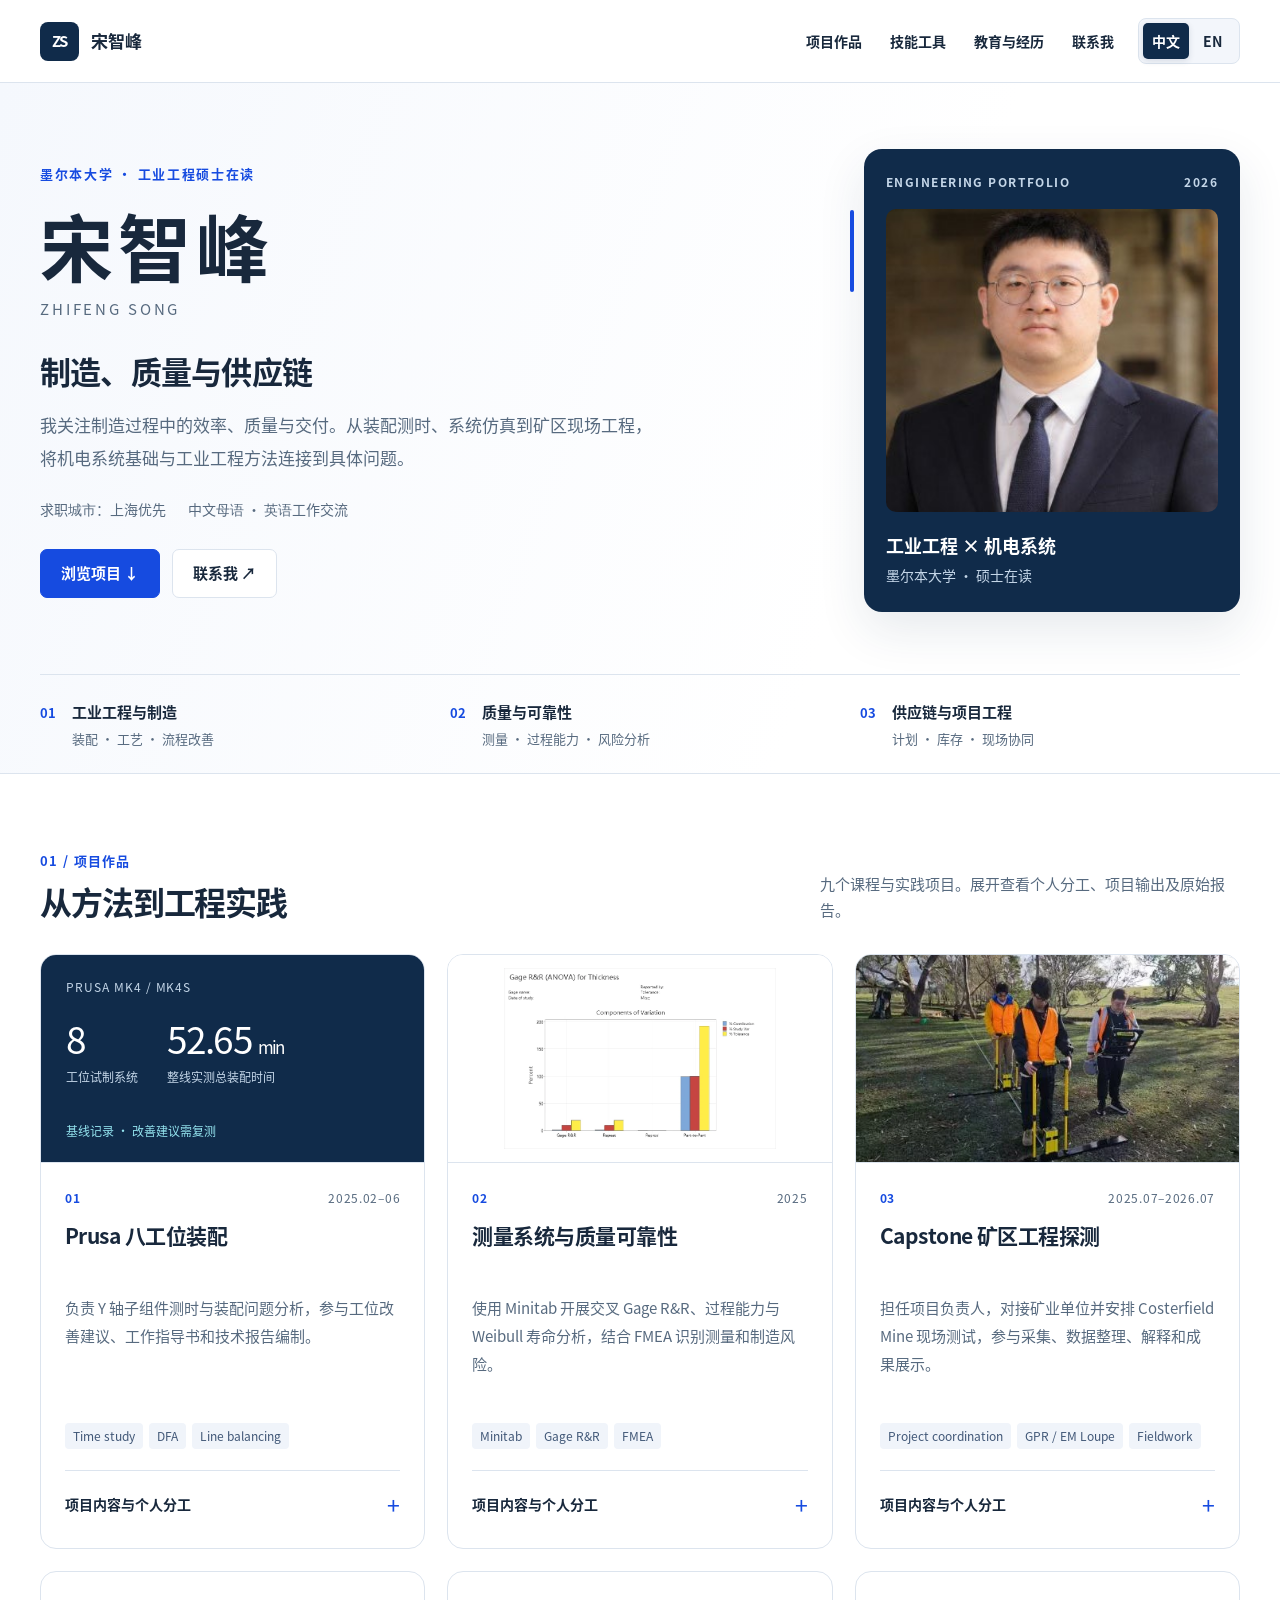
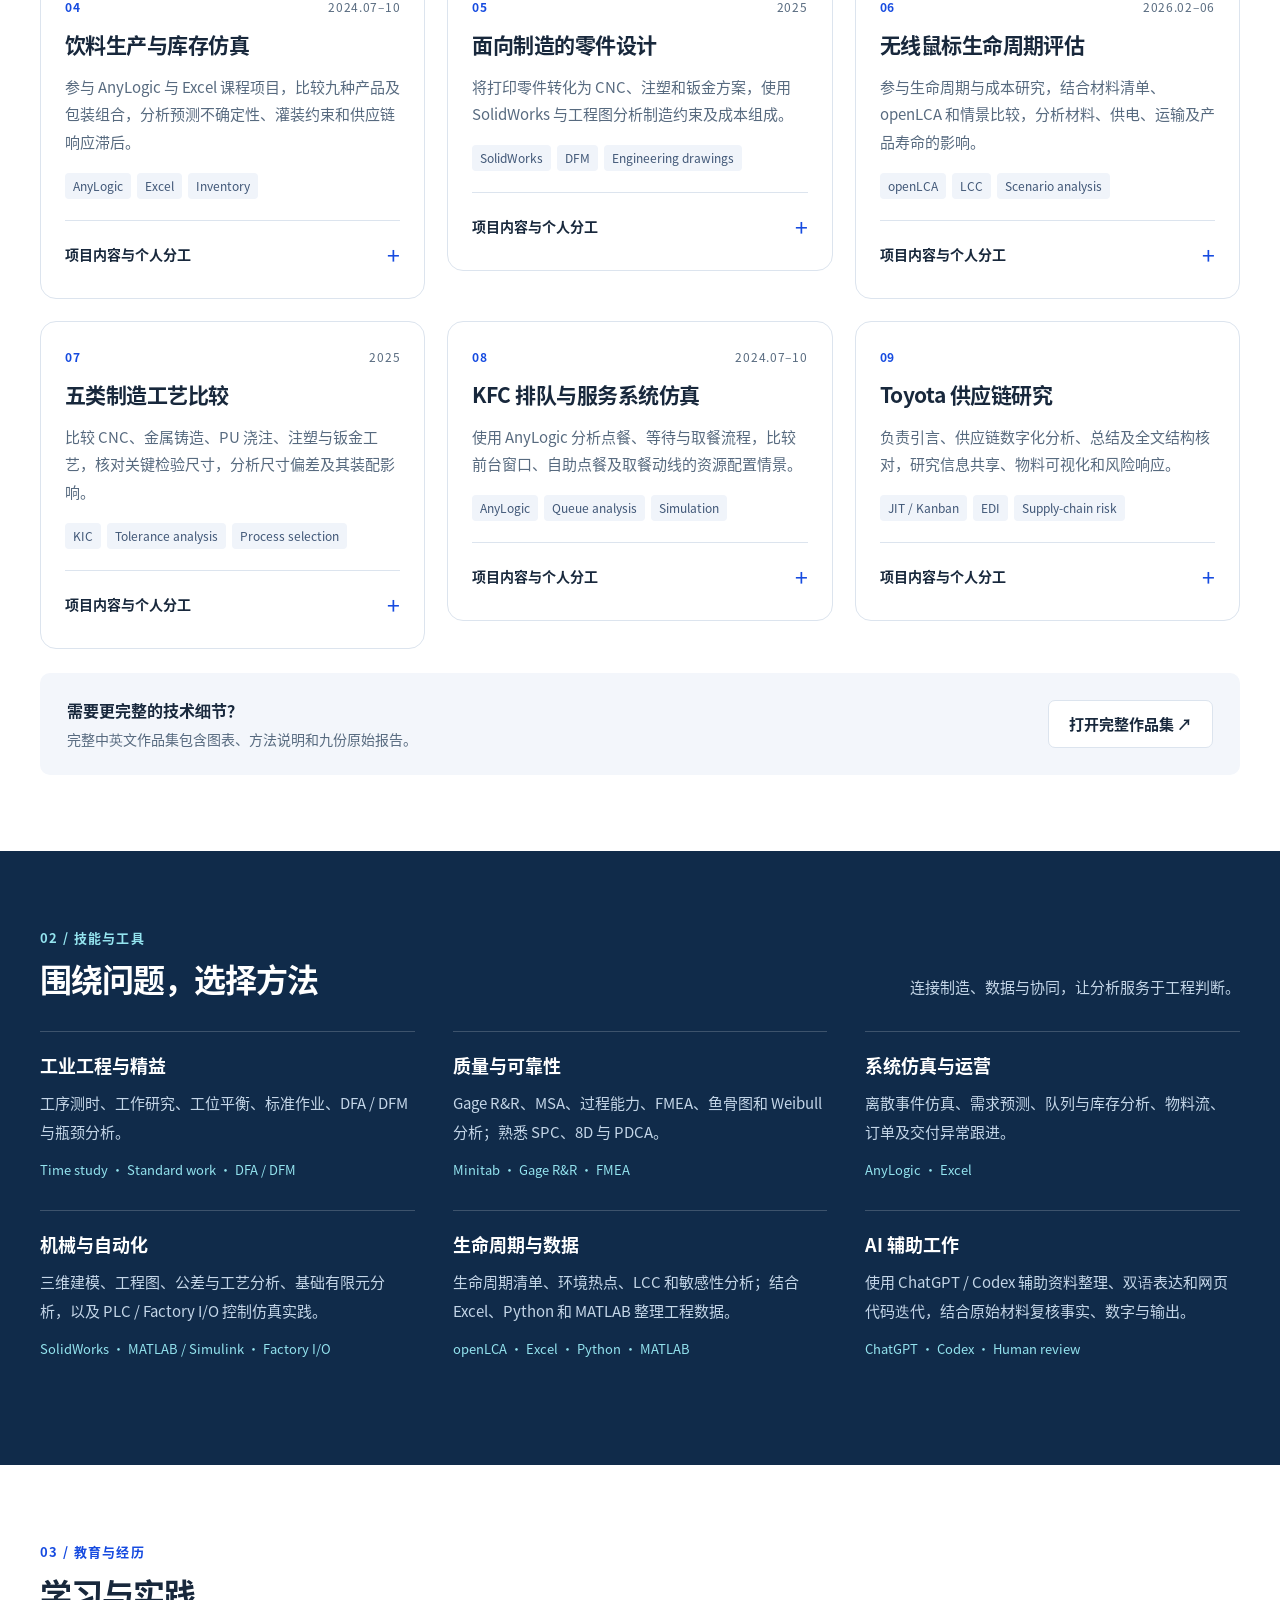
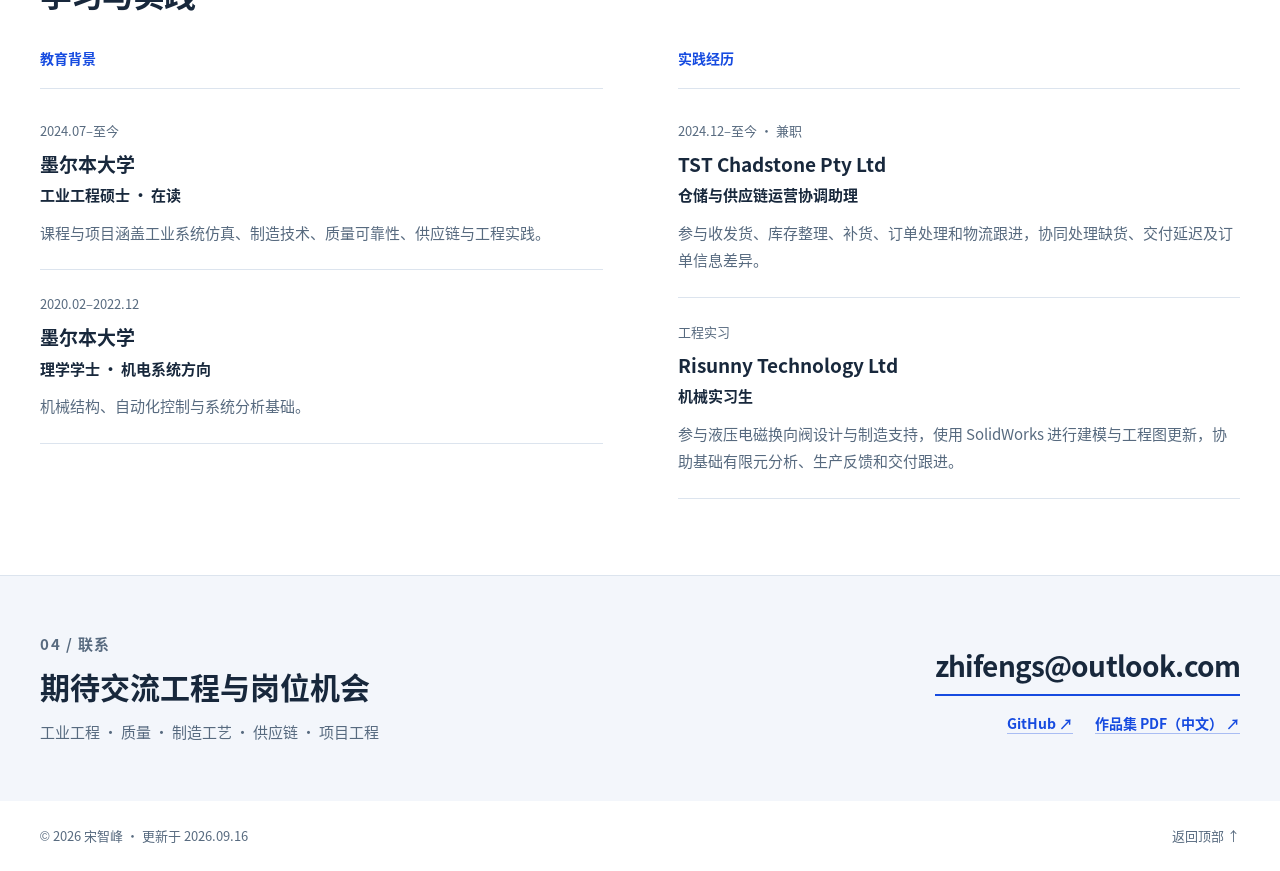
==== commit 26f4cd52: "Add full English portfolio with persistent bilingual navigation" ====
--- a/index.html
+++ b/index.html
@@ -8,6 +8,6 @@
 <link rel="icon" href="data:image/svg+xml,%3Csvg xmlns='http://www.w3.org/2000/svg' viewBox='0 0 64 64'%3E%3Crect width='64' height='64' rx='12' fill='%23102b4a'/%3E%3Ctext x='32' y='42' text-anchor='middle' font-family='Arial' font-size='29' font-weight='bold' fill='%2394e4ef'%3EZS%3C/text%3E%3C/svg%3E">
 <script>try{var q=new URLSearchParams(location.search).get('lang');document.documentElement.lang=q==='en'?'en':q==='zh'||q==='zh-CN'?'zh-CN':localStorage.getItem('zhifeng-home-language')==='en'?'en':'zh-CN';}catch(e){}</script>
 <link rel="stylesheet" href="assets/homepage.css?v=20260915-1">
-<script src="assets/homepage.js?v=20260915-1" defer></script>
+<script src="assets/homepage.js?v=20260916-1" defer></script>
 </head><body id="top">
-<a class="skip" href="#projects"><span class="zh" lang="zh-CN">跳到项目内容</span><span class="en" lang="en">Skip to projects</span></a><header class="site-header"><div class="wrap header-inner"><a class="brand" href="#top"><span class="brand-mark" aria-hidden="true">ZS</span><span class="brand-name"><span class="zh" lang="zh-CN">宋智峰</span><span class="en" lang="en">Zhifeng Song</span></span></a><nav class="site-nav" aria-label="主页导航" data-label-zh="主页导航" data-label-en="Main navigation"><a class="" href="#projects"><span class="zh" lang="zh-CN">项目作品</span><span class="en" lang="en">Projects</span></a><a class="" href="#skills"><span class="zh" lang="zh-CN">技能工具</span><span class="en" lang="en">Skills</span></a><a class="" href="#experience"><span class="zh" lang="zh-CN">教育与经历</span><span class="en" lang="en">Background</span></a><a class="" href="#contact"><span class="zh" lang="zh-CN">联系我</span><span class="en" lang="en">Contact</span></a></nav><div class="language-switch" role="group" aria-label="选择语言" data-label-zh="选择语言" data-label-en="Choose language"><button type="button" data-language="zh-CN" lang="zh-CN" aria-pressed="true" aria-label="切换为中文">中文</button><button type="button" data-language="en" lang="en" aria-pressed="false" aria-label="Switch to English">EN</button></div></div></header><p id="language-status" class="sr-only" role="status" aria-live="polite"></p><main><section class="hero" aria-labelledby="name"><div class="wrap hero-grid"><div><p class="eyebrow"><span class="zh" lang="zh-CN">墨尔本大学 · 工业工程硕士在读</span><span class="en" lang="en">UNIVERSITY OF MELBOURNE · MASTER’S CANDIDATE</span></p><h1 id="name"><span class="zh" lang="zh-CN">宋智峰</span><span class="en" lang="en">Zhifeng Song</span></h1><p class="name-secondary"><span class="zh" lang="zh-CN">ZHIFENG SONG</span><span class="en" lang="en">INDUSTRIAL ENGINEERING</span></p><p class="hero-role"><span class="zh" lang="zh-CN">制造、质量与供应链</span><span class="en" lang="en">Manufacturing, quality &amp; supply chain</span></p><p class="hero-text"><span class="zh" lang="zh-CN">我关注制造过程中的效率、质量与交付。从装配测时、系统仿真到矿区现场工程，将机电系统基础与工业工程方法连接到具体问题。</span><span class="en" lang="en">I focus on efficiency, quality and delivery in engineering operations. My work connects a mechatronics background with industrial engineering methods, from assembly time studies and system simulation to field investigation.</span></p><div class="hero-meta"><div><span class="zh" lang="zh-CN">求职城市：上海优先</span><span class="en" lang="en">Preferred work location: Shanghai</span></div><div><span class="zh" lang="zh-CN">中文母语 · 英语工作交流</span><span class="en" lang="en">Mandarin native · Professional working English</span></div></div><div class="actions"><a class="button primary" href="#projects"><span class="zh" lang="zh-CN">浏览项目 ↓</span><span class="en" lang="en">Explore projects ↓</span></a><a class="button" href="#contact"><span class="zh" lang="zh-CN">联系我 ↗</span><span class="en" lang="en">Get in touch ↗</span></a></div></div><figure class="profile-card"><div class="profile-top"><span>ENGINEERING PORTFOLIO</span><span>2026</span></div><img class="profile-photo" src="assets/profile.jpg" alt="宋智峰个人照片" data-alt-zh="宋智峰个人照片" data-alt-en="Portrait of Zhifeng Song" width="302" height="303" fetchpriority="high"><figcaption class="profile-caption"><strong><span class="zh" lang="zh-CN">工业工程 × 机电系统</span><span class="en" lang="en">Industrial engineering × Mechatronics</span></strong><p><span class="zh" lang="zh-CN">墨尔本大学 · 硕士在读</span><span class="en" lang="en">The University of Melbourne · Master’s candidate</span></p></figcaption></figure></div><div class="wrap discipline-strip"><div class="discipline"><span class="n">01</span><div><strong><span class="zh" lang="zh-CN">工业工程与制造</span><span class="en" lang="en">Industrial engineering &amp; manufacturing</span></strong><p><span class="zh" lang="zh-CN">装配 · 工艺 · 流程改善</span><span class="en" lang="en">Assembly · Processes · Improvement</span></p></div></div><div class="discipline"><span class="n">02</span><div><strong><span class="zh" lang="zh-CN">质量与可靠性</span><span class="en" lang="en">Quality &amp; reliability</span></strong><p><span class="zh" lang="zh-CN">测量 · 过程能力 · 风险分析</span><span class="en" lang="en">Measurement · Capability · Risk</span></p></div></div><div class="discipline"><span class="n">03</span><div><strong><span class="zh" lang="zh-CN">供应链与项目工程</span><span class="en" lang="en">Supply chain &amp; project engineering</span></strong><p><span class="zh" lang="zh-CN">计划 · 库存 · 现场协同</span><span class="en" lang="en">Planning · Inventory · Field coordination</span></p></div></div></div></section><noscript><p class="noscript wrap">This page is available in Chinese without JavaScript. Enable JavaScript to switch to English. 启用 JavaScript 后可切换语言，项目与报告仍可直接浏览。</p></noscript><section class="section wrap" id="projects" aria-labelledby="projects-title"><div class="section-heading"><div><p class="section-number">01 / <span class="zh" lang="zh-CN">项目作品</span><span class="en" lang="en">PROJECTS</span></p><h2 id="projects-title"><span class="zh" lang="zh-CN">从方法到工程实践</span><span class="en" lang="en">From methods to engineering practice</span></h2></div><p><span class="zh" lang="zh-CN">九个课程与实践项目。展开查看个人分工、项目输出及原始报告。</span><span class="en" lang="en">Nine academic and practical projects. Expand each for my contribution, project outputs and source reports.</span></p></div><div class="project-grid"><article class="project-card" id="project-assembly"><div class="project-visual"><div class="assembly-panel"><p class="caption">PRUSA MK4 / MK4S</p><div class="assembly-numbers"><div><strong>8</strong><small><span class="zh" lang="zh-CN">工位试制系统</span><span class="en" lang="en">pilot workstations</span></small></div><div><strong>52.65 <span style="font-size:17px">min</span></strong><small><span class="zh" lang="zh-CN">整线实测总装配时间</span><span class="en" lang="en">measured total assembly time</span></small></div></div><p class="baseline"><span class="zh" lang="zh-CN">基线记录 · 改善建议需复测</span><span class="en" lang="en">Baseline measurement · proposals require retesting</span></p></div></div><div class="project-body"><div class="project-meta"><span>01</span><span>2025.02–06</span></div><h3><span class="zh" lang="zh-CN">Prusa 八工位装配</span><span class="en" lang="en">Prusa assembly &amp; standard work</span></h3><p class="summary"><span class="zh" lang="zh-CN">负责 Y 轴子组件测时与装配问题分析，参与工位改善建议、工作指导书和技术报告编制。</span><span class="en" lang="en">Conducted Y-axis subassembly time studies and assembly analysis in an eight-station pilot system; contributed improvement proposals, work instructions and technical documentation.</span></p><div class="tags"><span class="tag">Time study</span><span class="tag">DFA</span><span class="tag">Line balancing</span></div><details class="case-details"><summary><span class="zh" lang="zh-CN">项目内容与个人分工</span><span class="en" lang="en">Work &amp; contribution</span></summary><div class="case-content"><h4><span class="zh" lang="zh-CN">我的参与</span><span class="en" lang="en">My contribution</span></h4><p><span class="zh" lang="zh-CN">围绕光轴、轴承、皮带和紧固操作，记录重复定位、调整和工具切换，结合公差与工序衔接分析问题。</span><span class="en" lang="en">Examined shaft, bearing, belt and fastening operations, recording repeated positioning, adjustment and tool changes alongside tolerance and process-sequence issues.</span></p><h4><span class="zh" lang="zh-CN">项目输出</span><span class="en" lang="en">Project outputs</span></h4><p><span class="zh" lang="zh-CN">形成 Y 轴问题清单，参与提出定位辅助、工具配置、扭矩要求和工位任务重分配建议。</span><span class="en" lang="en">Documented Y-axis assembly issues and contributed proposals for positioning aids, tool allocation, torque requirements and workstation task reallocation.</span></p><p class="scope"><span class="zh" lang="zh-CN">52.65 分钟是本次整线实测总装配时间基线；改善效果仍需复测。</span><span class="en" lang="en">52.65 minutes is the measured baseline total assembly time for this pilot system. Improvement proposals require retesting.</span></p><div class="case-links"><a class="text-link" href="portfolio.html#assembly" target="_blank" rel="noopener"><span class="zh" lang="zh-CN">完整案例（中文） ↗</span><span class="en" lang="en">Full case study (Chinese) ↗</span></a></div></div></details></div></article><article class="project-card" id="project-quality"><figure class="project-visual contain"><img src="assets/images/56baf9d1f89214f6.webp" alt="厚度 Gage R&amp;R 分析，取自原始质量报告。" data-alt-zh="厚度 Gage R&amp;R 分析，取自原始质量报告。" data-alt-en="Thickness Gage R&amp;R analysis from the original quality report." loading="lazy" decoding="async" width="481" height="361"></figure><div class="project-body"><div class="project-meta"><span>02</span><span>2025</span></div><h3><span class="zh" lang="zh-CN">测量系统与质量可靠性</span><span class="en" lang="en">Measurement systems &amp; reliability</span></h3><p class="summary"><span class="zh" lang="zh-CN">使用 Minitab 开展交叉 Gage R&amp;R、过程能力与 Weibull 寿命分析，结合 FMEA 识别测量和制造风险。</span><span class="en" lang="en">Used Minitab for crossed Gage R&amp;R, process-capability and Weibull life-data analysis, supported by FMEA to examine measurement and manufacturing risks.</span></p><div class="tags"><span class="tag">Minitab</span><span class="tag">Gage R&amp;R</span><span class="tag">FMEA</span></div><details class="case-details"><summary><span class="zh" lang="zh-CN">项目内容与个人分工</span><span class="en" lang="en">Work &amp; contribution</span></summary><div class="case-content"><h4><span class="zh" lang="zh-CN">我的参与</span><span class="en" lang="en">My contribution</span></h4><p><span class="zh" lang="zh-CN">在个人报告中分析 10 个零件、3 名操作者、每人重复 3 次的测量数据，区分重复性、再现性与零件间变异。</span><span class="en" lang="en">Analysed a crossed measurement study with 10 parts, 3 operators and 3 repeats per operator in an individual report, separating repeatability, reproducibility and part-to-part variation.</span></p><h4><span class="zh" lang="zh-CN">项目输出</span><span class="en" lang="en">Project outputs</span></h4><p><span class="zh" lang="zh-CN">比较厚度、宽度和长度的测量系统，结合过程能力、鱼骨图和新旧铰链寿命数据讨论改进优先级。</span><span class="en" lang="en">Compared measurement systems for thickness, width and length, then used capability results, fishbone analysis and hinge life data to discuss improvement priorities.</span></p><p class="scope"><span class="zh" lang="zh-CN">测量系统不合格的尺寸，能力结果仅作探索参考；寿命比较为小样本分析。</span><span class="en" lang="en">Capability results for dimensions with unacceptable measurement systems are exploratory. Life comparisons use small samples.</span></p><div class="case-links"><a class="text-link" href="reports/quality.pdf" target="_blank" rel="noopener"><span class="zh" lang="zh-CN">原始报告 ↗</span><span class="en" lang="en">Source report ↗</span></a><a class="text-link" href="portfolio.html#quality" target="_blank" rel="noopener"><span class="zh" lang="zh-CN">完整案例（中文） ↗</span><span class="en" lang="en">Full case study (Chinese) ↗</span></a></div></div></details></div></article><article class="project-card" id="project-capstone"><figure class="project-visual "><img src="assets/images/ca37e7c44e7ef4d8.webp" alt="Capstone 团队现场采集，取自原始报告。" data-alt-zh="Capstone 团队现场采集，取自原始报告。" data-alt-en="Capstone team field data collection, from the original report." loading="lazy" decoding="async" width="481" height="361"></figure><div class="project-body"><div class="project-meta"><span>03</span><span>2025.07–2026.07</span></div><h3><span class="zh" lang="zh-CN">Capstone 矿区工程探测</span><span class="en" lang="en">Capstone field investigation</span></h3><p class="summary"><span class="zh" lang="zh-CN">担任项目负责人，对接矿业单位并安排 Costerfield Mine 现场测试，参与采集、数据整理、解释和成果展示。</span><span class="en" lang="en">Served as project lead, coordinating with mining organisations and arranging field testing at Costerfield Mine; participated in data collection, preparation, interpretation and reporting.</span></p><div class="tags"><span class="tag">Project coordination</span><span class="tag">GPR / EM Loupe</span><span class="tag">Fieldwork</span></div><details class="case-details"><summary><span class="zh" lang="zh-CN">项目内容与个人分工</span><span class="en" lang="en">Work &amp; contribution</span></summary><div class="case-content"><h4><span class="zh" lang="zh-CN">我的参与</span><span class="en" lang="en">My contribution</span></h4><p><span class="zh" lang="zh-CN">推进矿方、导师与团队之间的沟通，衔接测试目标、设备准备、现场条件和任务安排，并参与 GPR、EM Loupe 与 GPS 采集。</span><span class="en" lang="en">Coordinated mine, supervisor and team communication around test objectives, equipment, site conditions and task allocation; participated in GPR, EM Loupe and GPS data collection.</span></p><h4><span class="zh" lang="zh-CN">项目输出</span><span class="en" lang="en">Project outputs</span></h4><p><span class="zh" lang="zh-CN">团队形成 GPR 剖面、电导率图与综合报告。导师：Prof. Guillermo Narsilio。</span><span class="en" lang="en">The team produced GPR profiles, conductivity visualisations and a combined technical report. Supervisor: Prof. Guillermo Narsilio.</span></p><p class="scope"><span class="zh" lang="zh-CN">采集与综合解释为团队成果；地下异常属于尚待进一步验证的初步解释。</span><span class="en" lang="en">Data collection and interpretation are team outputs. Subsurface anomalies remain preliminary interpretations requiring further validation.</span></p><div class="case-links"><a class="text-link" href="reports/capstone.pdf" target="_blank" rel="noopener"><span class="zh" lang="zh-CN">原始报告 ↗</span><span class="en" lang="en">Source report ↗</span></a><a class="text-link" href="portfolio.html#capstone" target="_blank" rel="noopener"><span class="zh" lang="zh-CN">完整案例（中文） ↗</span><span class="en" lang="en">Full case study (Chinese) ↗</span></a></div></div></details></div></article><article class="project-card" id="project-beverage"><div class="project-body"><div class="project-meta"><span>04</span><span>2024.07–10</span></div><h3><span class="zh" lang="zh-CN">饮料生产与库存仿真</span><span class="en" lang="en">Beverage production &amp; inventory</span></h3><p class="summary"><span class="zh" lang="zh-CN">参与 AnyLogic 与 Excel 课程项目，比较九种产品及包装组合，分析预测不确定性、灌装约束和供应链响应滞后。</span><span class="en" lang="en">Contributed to an AnyLogic and Excel project covering nine product and packaging combinations, examining forecast uncertainty, filling constraints and supply-chain response delays.</span></p><div class="tags"><span class="tag">AnyLogic</span><span class="tag">Excel</span><span class="tag">Inventory</span></div><details class="case-details"><summary><span class="zh" lang="zh-CN">项目内容与个人分工</span><span class="en" lang="en">Work &amp; contribution</span></summary><div class="case-content"><h4><span class="zh" lang="zh-CN">我的参与</span><span class="en" lang="en">My contribution</span></h4><p><span class="zh" lang="zh-CN">个人分析重点是预测方法局限、生产响应延迟和库存反馈滞后，并提出参数调整与模型改进方向。</span><span class="en" lang="en">Focused on forecasting limitations, production response delays and inventory feedback, and proposed parameter adjustments and model improvements.</span></p><h4><span class="zh" lang="zh-CN">项目输出</span><span class="en" lang="en">Project outputs</span></h4><p><span class="zh" lang="zh-CN">团队建立混合、灌装、包装流程与周度配置表，将需求、产能、库存和成本放在同一决策框架中。</span><span class="en" lang="en">The team modelled mixing, filling and packaging and built weekly configuration tables connecting demand, capacity, inventory and cost.</span></p><p class="scope"><span class="zh" lang="zh-CN">30 周为课程决策框架；动态排程与数据接口属于后续建议。</span><span class="en" lang="en">The 30 weeks describe the course decision framework. Dynamic scheduling and data interfaces were proposed future improvements.</span></p><div class="case-links"><a class="text-link" href="reports/beverage.pdf" target="_blank" rel="noopener"><span class="zh" lang="zh-CN">原始报告 ↗</span><span class="en" lang="en">Source report ↗</span></a><a class="text-link" href="portfolio.html#beverage" target="_blank" rel="noopener"><span class="zh" lang="zh-CN">完整案例（中文） ↗</span><span class="en" lang="en">Full case study (Chinese) ↗</span></a></div></div></details></div></article><article class="project-card" id="project-design"><div class="project-body"><div class="project-meta"><span>05</span><span>2025</span></div><h3><span class="zh" lang="zh-CN">面向制造的零件设计</span><span class="en" lang="en">Design for manufacture</span></h3><p class="summary"><span class="zh" lang="zh-CN">将打印零件转化为 CNC、注塑和钣金方案，使用 SolidWorks 与工程图分析制造约束及成本组成。</span><span class="en" lang="en">Developed CNC, injection-moulding and sheet-metal alternatives for printed parts, using SolidWorks and engineering drawings to examine manufacturing constraints and cost components.</span></p><div class="tags"><span class="tag">SolidWorks</span><span class="tag">DFM</span><span class="tag">Engineering drawings</span></div><details class="case-details"><summary><span class="zh" lang="zh-CN">项目内容与个人分工</span><span class="en" lang="en">Work &amp; contribution</span></summary><div class="case-content"><h4><span class="zh" lang="zh-CN">我的参与</span><span class="en" lang="en">My contribution</span></h4><p><span class="zh" lang="zh-CN">在个人设计报告中考虑刀具可达性、内圆角、壁厚、拔模、折弯和装配关系，调整零件结构。</span><span class="en" lang="en">Considered tool access, internal radii, wall thickness, draft, bending and assembly relationships in an individual design report.</span></p><h4><span class="zh" lang="zh-CN">项目输出</span><span class="en" lang="en">Project outputs</span></h4><p><span class="zh" lang="zh-CN">形成零件模型、工程图与工艺比较，讨论原型转向批量制造时需要改变的设计特征。</span><span class="en" lang="en">Produced models, drawings and process comparisons identifying design changes required when moving from prototypes towards batch manufacture.</span></p><p class="scope"><span class="zh" lang="zh-CN">展示课程设计与制造方案，不将估算成本视为已实现的采购节省。</span><span class="en" lang="en">Course design and manufacturing proposals; estimated costs are not realised procurement savings.</span></p><div class="case-links"><a class="text-link" href="reports/design.pdf" target="_blank" rel="noopener"><span class="zh" lang="zh-CN">原始报告 ↗</span><span class="en" lang="en">Source report ↗</span></a><a class="text-link" href="portfolio.html#design" target="_blank" rel="noopener"><span class="zh" lang="zh-CN">完整案例（中文） ↗</span><span class="en" lang="en">Full case study (Chinese) ↗</span></a></div></div></details></div></article><article class="project-card" id="project-lca"><div class="project-body"><div class="project-meta"><span>06</span><span>2026.02–06</span></div><h3><span class="zh" lang="zh-CN">无线鼠标生命周期评估</span><span class="en" lang="en">Wireless mouse life cycle</span></h3><p class="summary"><span class="zh" lang="zh-CN">参与生命周期与成本研究，结合材料清单、openLCA 和情景比较，分析材料、供电、运输及产品寿命的影响。</span><span class="en" lang="en">Contributed to life cycle and cost studies using material inventories, openLCA and scenario comparisons to examine material, power-supply, transport and service-life choices.</span></p><div class="tags"><span class="tag">openLCA</span><span class="tag">LCC</span><span class="tag">Scenario analysis</span></div><details class="case-details"><summary><span class="zh" lang="zh-CN">项目内容与个人分工</span><span class="en" lang="en">Work &amp; contribution</span></summary><div class="case-content"><h4><span class="zh" lang="zh-CN">我的参与</span><span class="en" lang="en">My contribution</span></h4><p><span class="zh" lang="zh-CN">参与小组生命周期项目，将材料、制造、运输、使用与报废放入统一边界，比较环境热点和设计选择。</span><span class="en" lang="en">Contributed to a team life cycle project covering materials, manufacturing, transport, use and end-of-life within a consistent boundary.</span></p><h4><span class="zh" lang="zh-CN">项目输出</span><span class="en" lang="en">Project outputs</span></h4><p><span class="zh" lang="zh-CN">团队比较太阳能供电、再生 ABS 和延长寿命等设计方向，并讨论全寿命成本与运输敏感性。</span><span class="en" lang="en">The team compared solar power, recycled ABS and extended service life, alongside life cycle costs and transport sensitivity.</span></p><p class="scope"><span class="zh" lang="zh-CN">环境结果为课程模型估计，取决于功能单位、数据库、边界和使用假设。</span><span class="en" lang="en">Environmental results are course-model estimates dependent on the functional unit, database, boundaries and use assumptions.</span></p><div class="case-links"><a class="text-link" href="reports/slca.pdf" target="_blank" rel="noopener"><span class="zh" lang="zh-CN">原始报告 ↗</span><span class="en" lang="en">Source report ↗</span></a><a class="text-link" href="portfolio.html#lca" target="_blank" rel="noopener"><span class="zh" lang="zh-CN">完整案例（中文） ↗</span><span class="en" lang="en">Full case study (Chinese) ↗</span></a><a class="text-link" href="reports/lcc.pdf" target="_blank" rel="noopener"><span class="zh" lang="zh-CN">成本报告 ↗</span><span class="en" lang="en">Cost report ↗</span></a></div></div></details></div></article><article class="project-card" id="project-dfm"><div class="project-body"><div class="project-meta"><span>07</span><span>2025</span></div><h3><span class="zh" lang="zh-CN">五类制造工艺比较</span><span class="en" lang="en">Manufacturing process analysis</span></h3><p class="summary"><span class="zh" lang="zh-CN">比较 CNC、金属铸造、PU 浇注、注塑与钣金工艺，核对关键检验尺寸，分析尺寸偏差及其装配影响。</span><span class="en" lang="en">Compared CNC machining, metal casting, polyurethane casting, injection moulding and sheet-metal forming, examining key inspection dimensions and assembly implications.</span></p><div class="tags"><span class="tag">KIC</span><span class="tag">Tolerance analysis</span><span class="tag">Process selection</span></div><details class="case-details"><summary><span class="zh" lang="zh-CN">项目内容与个人分工</span><span class="en" lang="en">Work &amp; contribution</span></summary><div class="case-content"><h4><span class="zh" lang="zh-CN">我的参与</span><span class="en" lang="en">My contribution</span></h4><p><span class="zh" lang="zh-CN">在个人课程报告中对照工程图和实测尺寸，整理名义值、偏差与公差要求。</span><span class="en" lang="en">Compared engineering drawings and measured dimensions in an individual report, documenting nominal values, deviations and tolerance requirements.</span></p><h4><span class="zh" lang="zh-CN">项目输出</span><span class="en" lang="en">Project outputs</span></h4><p><span class="zh" lang="zh-CN">形成五类零件的尺寸检查与工艺比较，从配合、定位和制造一致性角度提出建议。</span><span class="en" lang="en">Produced dimensional inspections and process comparisons for five part types, with recommendations on fit, positioning and manufacturing consistency.</span></p><p class="scope"><span class="zh" lang="zh-CN">结论来自课程样本，不代表已完成批量生产验证。</span><span class="en" lang="en">Findings are based on course samples, without batch-production validation.</span></p><div class="case-links"><a class="text-link" href="reports/dfm.pdf" target="_blank" rel="noopener"><span class="zh" lang="zh-CN">原始报告 ↗</span><span class="en" lang="en">Source report ↗</span></a><a class="text-link" href="portfolio.html#dfm" target="_blank" rel="noopener"><span class="zh" lang="zh-CN">完整案例（中文） ↗</span><span class="en" lang="en">Full case study (Chinese) ↗</span></a></div></div></details></div></article><article class="project-card" id="project-kfc"><div class="project-body"><div class="project-meta"><span>08</span><span>2024.07–10</span></div><h3><span class="zh" lang="zh-CN">KFC 排队与服务系统仿真</span><span class="en" lang="en">KFC service-system simulation</span></h3><p class="summary"><span class="zh" lang="zh-CN">使用 AnyLogic 分析点餐、等待与取餐流程，比较前台窗口、自助点餐及取餐动线的资源配置情景。</span><span class="en" lang="en">Used AnyLogic to examine ordering, waiting and collection processes, comparing scenarios for staffed counters, self-service ordering and collection routes.</span></p><div class="tags"><span class="tag">AnyLogic</span><span class="tag">Queue analysis</span><span class="tag">Simulation</span></div><details class="case-details"><summary><span class="zh" lang="zh-CN">项目内容与个人分工</span><span class="en" lang="en">Work &amp; contribution</span></summary><div class="case-content"><h4><span class="zh" lang="zh-CN">我的参与</span><span class="en" lang="en">My contribution</span></h4><p><span class="zh" lang="zh-CN">将顾客到达、分流、排队、点餐、取餐和离店转成模型逻辑，分别观察点餐和取餐环节的等待。</span><span class="en" lang="en">Represented arrival, routing, queuing, ordering, collection and departure as model logic, examining ordering and collection waits separately.</span></p><h4><span class="zh" lang="zh-CN">项目输出</span><span class="en" lang="en">Project outputs</span></h4><p><span class="zh" lang="zh-CN">比较窗口与分流情景，讨论前台扩容后瓶颈向后厨或取餐环节转移的可能性。</span><span class="en" lang="en">Compared counter and routing scenarios and considered whether front-counter expansion could move the bottleneck to preparation or collection.</span></p><p class="scope"><span class="zh" lang="zh-CN">课程模拟不等于门店已实现的改进；现场决策前需统一输入并重复运行。</span><span class="en" lang="en">Course simulations are not realised store improvements. Inputs and repeated runs require validation before operational use.</span></p><div class="case-links"><a class="text-link" href="reports/kfc.docx" target="_blank" rel="noopener"><span class="zh" lang="zh-CN">原始报告 ↗</span><span class="en" lang="en">Source report ↗</span></a><a class="text-link" href="portfolio.html#kfc" target="_blank" rel="noopener"><span class="zh" lang="zh-CN">完整案例（中文） ↗</span><span class="en" lang="en">Full case study (Chinese) ↗</span></a></div></div></details></div></article><article class="project-card" id="project-toyota"><div class="project-body"><div class="project-meta"><span>09</span><span></span></div><h3><span class="zh" lang="zh-CN">Toyota 供应链研究</span><span class="en" lang="en">Toyota supply-chain study</span></h3><p class="summary"><span class="zh" lang="zh-CN">负责引言、供应链数字化分析、总结及全文结构核对，研究信息共享、物料可视化和风险响应。</span><span class="en" lang="en">Wrote the introduction, digitalisation analysis and conclusion, and reviewed report structure for a team study of information sharing, material visibility and supply-chain risk response.</span></p><div class="tags"><span class="tag">JIT / Kanban</span><span class="tag">EDI</span><span class="tag">Supply-chain risk</span></div><details class="case-details"><summary><span class="zh" lang="zh-CN">项目内容与个人分工</span><span class="en" lang="en">Work &amp; contribution</span></summary><div class="case-content"><h4><span class="zh" lang="zh-CN">我的参与</span><span class="en" lang="en">My contribution</span></h4><p><span class="zh" lang="zh-CN">围绕 EDI、IoT / RFID、数字孪生与分析工具，梳理它们如何支持订单同步、追溯、预测及异常响应。</span><span class="en" lang="en">Examined how EDI, IoT / RFID, digital twins and analytics can support order synchronisation, traceability, forecasting and exception response.</span></p><h4><span class="zh" lang="zh-CN">项目输出</span><span class="en" lang="en">Project outputs</span></h4><p><span class="zh" lang="zh-CN">将数字化分析与生产战略、供应商协同、全球风险及可持续性研究衔接，讨论库存和韧性的取舍。</span><span class="en" lang="en">Connected digitalisation with production strategy, supplier collaboration, global risk and sustainability, discussing inventory–resilience trade-offs.</span></p><p class="scope"><span class="zh" lang="zh-CN">基于公开资料的课程案例研究，未参与 Toyota 内部系统实施。</span><span class="en" lang="en">A course case study based on public sources, without involvement in Toyota’s internal system implementation.</span></p><div class="case-links"><a class="text-link" href="reports/toyota.pdf" target="_blank" rel="noopener"><span class="zh" lang="zh-CN">原始报告 ↗</span><span class="en" lang="en">Source report ↗</span></a><a class="text-link" href="portfolio.html#toyota" target="_blank" rel="noopener"><span class="zh" lang="zh-CN">完整案例（中文） ↗</span><span class="en" lang="en">Full case study (Chinese) ↗</span></a></div></div></details></div></article></div><div class="project-footer"><div><strong><span class="zh" lang="zh-CN">需要更完整的技术细节？</span><span class="en" lang="en">Looking for the technical detail?</span></strong><p><span class="zh" lang="zh-CN">完整中文版作品集包含图表、方法说明和九份原始报告。</span><span class="en" lang="en">The detailed Chinese portfolio includes figures, methods and nine original reports.</span></p></div><a class="button" href="portfolio.html" target="_blank" rel="noopener"><span class="zh" lang="zh-CN">打开完整作品集 ↗</span><span class="en" lang="en">Open detailed portfolio ↗</span></a></div></section><section class="section skills-section" id="skills" aria-labelledby="skills-title"><div class="wrap"><div class="section-heading"><div><p class="section-number">02 / <span class="zh" lang="zh-CN">技能与工具</span><span class="en" lang="en">SKILLS &amp; TOOLS</span></p><h2 id="skills-title"><span class="zh" lang="zh-CN">围绕问题，选择方法</span><span class="en" lang="en">Methods chosen for the problem</span></h2></div><p><span class="zh" lang="zh-CN">连接制造、数据与协同，让分析服务于工程判断。</span><span class="en" lang="en">Connecting manufacturing, data and coordination to support engineering decisions.</span></p></div><div class="skills-grid"><article class="skill-group"><h3><span class="zh" lang="zh-CN">工业工程与精益</span><span class="en" lang="en">Industrial engineering &amp; lean</span></h3><p><span class="zh" lang="zh-CN">工序测时、工作研究、工位平衡、标准作业、DFA / DFM 与瓶颈分析。</span><span class="en" lang="en">Time studies, work measurement, line balancing, standard work, DFA / DFM and bottleneck analysis.</span></p><p class="tools">Time study · Standard work · DFA / DFM</p></article><article class="skill-group"><h3><span class="zh" lang="zh-CN">质量与可靠性</span><span class="en" lang="en">Quality &amp; reliability</span></h3><p><span class="zh" lang="zh-CN">Gage R&amp;R、MSA、过程能力、FMEA、鱼骨图和 Weibull 分析；熟悉 SPC、8D 与 PDCA。</span><span class="en" lang="en">Gage R&amp;R, MSA, process capability, FMEA, fishbone and Weibull analysis; familiar with SPC, 8D and PDCA.</span></p><p class="tools">Minitab · Gage R&amp;R · FMEA</p></article><article class="skill-group"><h3><span class="zh" lang="zh-CN">系统仿真与运营</span><span class="en" lang="en">Simulation &amp; operations</span></h3><p><span class="zh" lang="zh-CN">离散事件仿真、需求预测、队列与库存分析、物料流、订单及交付异常跟进。</span><span class="en" lang="en">Discrete-event simulation, demand forecasting, queue and inventory analysis, material flow and order/delivery follow-up.</span></p><p class="tools">AnyLogic · Excel</p></article><article class="skill-group"><h3><span class="zh" lang="zh-CN">机械与自动化</span><span class="en" lang="en">Mechanical &amp; automation</span></h3><p><span class="zh" lang="zh-CN">三维建模、工程图、公差与工艺分析、基础有限元分析，以及 PLC / Factory I/O 控制仿真实践。</span><span class="en" lang="en">3D modelling, engineering drawings, tolerance and process analysis, basic FEA and PLC / Factory I/O control simulation.</span></p><p class="tools">SolidWorks · MATLAB / Simulink · Factory I/O</p></article><article class="skill-group"><h3><span class="zh" lang="zh-CN">生命周期与数据</span><span class="en" lang="en">Life cycle &amp; data</span></h3><p><span class="zh" lang="zh-CN">生命周期清单、环境热点、LCC 和敏感性分析；结合 Excel、Python 和 MATLAB 整理工程数据。</span><span class="en" lang="en">Life cycle inventories, environmental hotspots, LCC and sensitivity analysis; engineering data preparation with Excel, Python and MATLAB.</span></p><p class="tools">openLCA · Excel · Python · MATLAB</p></article><article class="skill-group"><h3><span class="zh" lang="zh-CN">AI 辅助工作</span><span class="en" lang="en">AI-assisted work</span></h3><p><span class="zh" lang="zh-CN">使用 ChatGPT / Codex 辅助资料整理、双语表达和网页代码迭代，结合原始材料复核事实、数字与输出。</span><span class="en" lang="en">Use ChatGPT / Codex to support research organisation, bilingual writing and website code iteration, checking facts, figures and outputs against source materials.</span></p><p class="tools">ChatGPT · Codex · Human review</p></article></div></div></section><section class="section wrap" id="experience" aria-labelledby="experience-title"><div class="section-heading"><div><p class="section-number">03 / <span class="zh" lang="zh-CN">教育与经历</span><span class="en" lang="en">BACKGROUND</span></p><h2 id="experience-title"><span class="zh" lang="zh-CN">学习与实践</span><span class="en" lang="en">Education &amp; experience</span></h2></div></div><div class="background-grid"><div><p class="column-title"><span class="zh" lang="zh-CN">教育背景</span><span class="en" lang="en">EDUCATION</span></p><article class="timeline-item"><div class="timeline-date"><span class="zh" lang="zh-CN">2024.07–至今</span><span class="en" lang="en">Jul 2024–Present</span></div><h3><span class="zh" lang="zh-CN">墨尔本大学</span><span class="en" lang="en">The University of Melbourne</span></h3><div class="timeline-role"><span class="zh" lang="zh-CN">工业工程硕士 · 在读</span><span class="en" lang="en">Master of Industrial Engineering · Candidate</span></div><p><span class="zh" lang="zh-CN">课程与项目涵盖工业系统仿真、制造技术、质量可靠性、供应链与工程实践。</span><span class="en" lang="en">Coursework and projects in industrial systems simulation, manufacturing technology, quality and reliability, supply chain and engineering practice.</span></p></article><article class="timeline-item"><div class="timeline-date"><span class="zh" lang="zh-CN">2020.02–2022.12</span><span class="en" lang="en">Feb 2020–Dec 2022</span></div><h3><span class="zh" lang="zh-CN">墨尔本大学</span><span class="en" lang="en">The University of Melbourne</span></h3><div class="timeline-role"><span class="zh" lang="zh-CN">理学学士 · 机电系统方向</span><span class="en" lang="en">Bachelor of Science · Mechatronics Systems</span></div><p><span class="zh" lang="zh-CN">机械结构、自动化控制与系统分析基础。</span><span class="en" lang="en">Foundation in mechanical structures, automation and systems analysis.</span></p></article></div><div><p class="column-title"><span class="zh" lang="zh-CN">实践经历</span><span class="en" lang="en">WORK EXPERIENCE</span></p><article class="timeline-item"><div class="timeline-date"><span class="zh" lang="zh-CN">2024.12–至今 · 兼职</span><span class="en" lang="en">Dec 2024–Present · Part-time</span></div><h3><span class="zh" lang="zh-CN">TST Chadstone Pty Ltd</span><span class="en" lang="en">TST Chadstone Pty Ltd</span></h3><div class="timeline-role"><span class="zh" lang="zh-CN">仓储与供应链运营协调助理</span><span class="en" lang="en">Warehouse &amp; Supply Chain Operations Assistant</span></div><p><span class="zh" lang="zh-CN">参与收发货、库存整理、补货、订单处理和物流跟进，协同处理缺货、交付延迟及订单信息差异。</span><span class="en" lang="en">Supported receiving, dispatch, inventory, replenishment, order processing and logistics follow-up; helped resolve shortages, delivery delays and order discrepancies.</span></p></article><article class="timeline-item"><div class="timeline-date"><span class="zh" lang="zh-CN">工程实习</span><span class="en" lang="en">Engineering internship</span></div><h3><span class="zh" lang="zh-CN">Risunny Technology Ltd</span><span class="en" lang="en">Risunny Technology Ltd</span></h3><div class="timeline-role"><span class="zh" lang="zh-CN">机械实习生</span><span class="en" lang="en">Mechanical Engineering Intern</span></div><p><span class="zh" lang="zh-CN">参与液压电磁换向阀设计与制造支持，使用 SolidWorks 进行建模与工程图更新，协助基础有限元分析、生产反馈和交付跟进。</span><span class="en" lang="en">Supported hydraulic solenoid directional-valve design and manufacturing through SolidWorks modelling and drawing updates, basic FEA, production feedback and delivery follow-up.</span></p></article></div></div></section><section class="contact-section" id="contact" aria-labelledby="contact-title"><div class="wrap contact-grid"><div><p class="section-number">04 / <span class="zh" lang="zh-CN">联系</span><span class="en" lang="en">CONTACT</span></p><h2 id="contact-title"><span class="zh" lang="zh-CN">期待交流工程与岗位机会</span><span class="en" lang="en">Let’s discuss engineering opportunities</span></h2><p><span class="zh" lang="zh-CN">工业工程 · 质量 · 制造工艺 · 供应链 · 项目工程</span><span class="en" lang="en">Industrial engineering · Quality · Manufacturing · Supply chain · Project engineering</span></p></div><div class="contact-actions"><a class="email-link" href="mailto:zhifengs@outlook.com">zhifengs@outlook.com</a><div class="contact-small"><a class="text-link" href="https://github.com/song-zhifeng" target="_blank" rel="noopener"><span class="zh" lang="zh-CN">GitHub ↗</span><span class="en" lang="en">GitHub ↗</span></a><a class="text-link" href="reports/portfolio.pdf" target="_blank" rel="noopener"><span class="zh" lang="zh-CN">作品集 PDF（中文） ↗</span><span class="en" lang="en">Portfolio PDF (Chinese) ↗</span></a></div></div></div></section></main><footer class="site-footer"><div class="wrap footer-inner"><span>© 2026 <span class="zh" lang="zh-CN">宋智峰 · 更新于 2026.09.15</span><span class="en" lang="en">Zhifeng Song · Updated 15 Sep 2026</span></span><a class="" href="#top"><span class="zh" lang="zh-CN">返回顶部 ↑</span><span class="en" lang="en">Back to top ↑</span></a></div></footer></body></html>+<a class="skip" href="#projects"><span class="zh" lang="zh-CN">跳到项目内容</span><span class="en" lang="en">Skip to projects</span></a><header class="site-header"><div class="wrap header-inner"><a class="brand" href="#top"><span class="brand-mark" aria-hidden="true">ZS</span><span class="brand-name"><span class="zh" lang="zh-CN">宋智峰</span><span class="en" lang="en">Zhifeng Song</span></span></a><nav class="site-nav" aria-label="主页导航" data-label-zh="主页导航" data-label-en="Main navigation"><a class="" href="#projects"><span class="zh" lang="zh-CN">项目作品</span><span class="en" lang="en">Projects</span></a><a class="" href="#skills"><span class="zh" lang="zh-CN">技能工具</span><span class="en" lang="en">Skills</span></a><a class="" href="#experience"><span class="zh" lang="zh-CN">教育与经历</span><span class="en" lang="en">Background</span></a><a class="" href="#contact"><span class="zh" lang="zh-CN">联系我</span><span class="en" lang="en">Contact</span></a></nav><div class="language-switch" role="group" aria-label="选择语言" data-label-zh="选择语言" data-label-en="Choose language"><button type="button" data-language="zh-CN" lang="zh-CN" aria-pressed="true" aria-label="切换为中文">中文</button><button type="button" data-language="en" lang="en" aria-pressed="false" aria-label="Switch to English">EN</button></div></div></header><p id="language-status" class="sr-only" role="status" aria-live="polite"></p><main><section class="hero" aria-labelledby="name"><div class="wrap hero-grid"><div><p class="eyebrow"><span class="zh" lang="zh-CN">墨尔本大学 · 工业工程硕士在读</span><span class="en" lang="en">UNIVERSITY OF MELBOURNE · MASTER’S CANDIDATE</span></p><h1 id="name"><span class="zh" lang="zh-CN">宋智峰</span><span class="en" lang="en">Zhifeng Song</span></h1><p class="name-secondary"><span class="zh" lang="zh-CN">ZHIFENG SONG</span><span class="en" lang="en">INDUSTRIAL ENGINEERING</span></p><p class="hero-role"><span class="zh" lang="zh-CN">制造、质量与供应链</span><span class="en" lang="en">Manufacturing, quality &amp; supply chain</span></p><p class="hero-text"><span class="zh" lang="zh-CN">我关注制造过程中的效率、质量与交付。从装配测时、系统仿真到矿区现场工程，将机电系统基础与工业工程方法连接到具体问题。</span><span class="en" lang="en">I focus on efficiency, quality and delivery in engineering operations. My work connects a mechatronics background with industrial engineering methods, from assembly time studies and system simulation to field investigation.</span></p><div class="hero-meta"><div><span class="zh" lang="zh-CN">求职城市：上海优先</span><span class="en" lang="en">Preferred work location: Shanghai</span></div><div><span class="zh" lang="zh-CN">中文母语 · 英语工作交流</span><span class="en" lang="en">Mandarin native · Professional working English</span></div></div><div class="actions"><a class="button primary" href="#projects"><span class="zh" lang="zh-CN">浏览项目 ↓</span><span class="en" lang="en">Explore projects ↓</span></a><a class="button" href="#contact"><span class="zh" lang="zh-CN">联系我 ↗</span><span class="en" lang="en">Get in touch ↗</span></a></div></div><figure class="profile-card"><div class="profile-top"><span>ENGINEERING PORTFOLIO</span><span>2026</span></div><img class="profile-photo" src="assets/profile.jpg" alt="宋智峰个人照片" data-alt-zh="宋智峰个人照片" data-alt-en="Portrait of Zhifeng Song" width="302" height="303" fetchpriority="high"><figcaption class="profile-caption"><strong><span class="zh" lang="zh-CN">工业工程 × 机电系统</span><span class="en" lang="en">Industrial engineering × Mechatronics</span></strong><p><span class="zh" lang="zh-CN">墨尔本大学 · 硕士在读</span><span class="en" lang="en">The University of Melbourne · Master’s candidate</span></p></figcaption></figure></div><div class="wrap discipline-strip"><div class="discipline"><span class="n">01</span><div><strong><span class="zh" lang="zh-CN">工业工程与制造</span><span class="en" lang="en">Industrial engineering &amp; manufacturing</span></strong><p><span class="zh" lang="zh-CN">装配 · 工艺 · 流程改善</span><span class="en" lang="en">Assembly · Processes · Improvement</span></p></div></div><div class="discipline"><span class="n">02</span><div><strong><span class="zh" lang="zh-CN">质量与可靠性</span><span class="en" lang="en">Quality &amp; reliability</span></strong><p><span class="zh" lang="zh-CN">测量 · 过程能力 · 风险分析</span><span class="en" lang="en">Measurement · Capability · Risk</span></p></div></div><div class="discipline"><span class="n">03</span><div><strong><span class="zh" lang="zh-CN">供应链与项目工程</span><span class="en" lang="en">Supply chain &amp; project engineering</span></strong><p><span class="zh" lang="zh-CN">计划 · 库存 · 现场协同</span><span class="en" lang="en">Planning · Inventory · Field coordination</span></p></div></div></div></section><noscript><p class="noscript wrap">This page is available in Chinese without JavaScript. Enable JavaScript to switch to English. 启用 JavaScript 后可切换语言，项目与报告仍可直接浏览。</p></noscript><section class="section wrap" id="projects" aria-labelledby="projects-title"><div class="section-heading"><div><p class="section-number">01 / <span class="zh" lang="zh-CN">项目作品</span><span class="en" lang="en">PROJECTS</span></p><h2 id="projects-title"><span class="zh" lang="zh-CN">从方法到工程实践</span><span class="en" lang="en">From methods to engineering practice</span></h2></div><p><span class="zh" lang="zh-CN">九个课程与实践项目。展开查看个人分工、项目输出及原始报告。</span><span class="en" lang="en">Nine academic and practical projects. Expand each for my contribution, project outputs and source reports.</span></p></div><div class="project-grid"><article class="project-card" id="project-assembly"><div class="project-visual"><div class="assembly-panel"><p class="caption">PRUSA MK4 / MK4S</p><div class="assembly-numbers"><div><strong>8</strong><small><span class="zh" lang="zh-CN">工位试制系统</span><span class="en" lang="en">pilot workstations</span></small></div><div><strong>52.65 <span style="font-size:17px">min</span></strong><small><span class="zh" lang="zh-CN">整线实测总装配时间</span><span class="en" lang="en">measured total assembly time</span></small></div></div><p class="baseline"><span class="zh" lang="zh-CN">基线记录 · 改善建议需复测</span><span class="en" lang="en">Baseline measurement · proposals require retesting</span></p></div></div><div class="project-body"><div class="project-meta"><span>01</span><span>2025.02–06</span></div><h3><span class="zh" lang="zh-CN">Prusa 八工位装配</span><span class="en" lang="en">Prusa assembly &amp; standard work</span></h3><p class="summary"><span class="zh" lang="zh-CN">负责 Y 轴子组件测时与装配问题分析，参与工位改善建议、工作指导书和技术报告编制。</span><span class="en" lang="en">Conducted Y-axis subassembly time studies and assembly analysis in an eight-station pilot system; contributed improvement proposals, work instructions and technical documentation.</span></p><div class="tags"><span class="tag">Time study</span><span class="tag">DFA</span><span class="tag">Line balancing</span></div><details class="case-details"><summary><span class="zh" lang="zh-CN">项目内容与个人分工</span><span class="en" lang="en">Work &amp; contribution</span></summary><div class="case-content"><h4><span class="zh" lang="zh-CN">我的参与</span><span class="en" lang="en">My contribution</span></h4><p><span class="zh" lang="zh-CN">围绕光轴、轴承、皮带和紧固操作，记录重复定位、调整和工具切换，结合公差与工序衔接分析问题。</span><span class="en" lang="en">Examined shaft, bearing, belt and fastening operations, recording repeated positioning, adjustment and tool changes alongside tolerance and process-sequence issues.</span></p><h4><span class="zh" lang="zh-CN">项目输出</span><span class="en" lang="en">Project outputs</span></h4><p><span class="zh" lang="zh-CN">形成 Y 轴问题清单，参与提出定位辅助、工具配置、扭矩要求和工位任务重分配建议。</span><span class="en" lang="en">Documented Y-axis assembly issues and contributed proposals for positioning aids, tool allocation, torque requirements and workstation task reallocation.</span></p><p class="scope"><span class="zh" lang="zh-CN">52.65 分钟是本次整线实测总装配时间基线；改善效果仍需复测。</span><span class="en" lang="en">52.65 minutes is the measured baseline total assembly time for this pilot system. Improvement proposals require retesting.</span></p><div class="case-links"><a class="text-link" href="portfolio.html#assembly" target="_blank" rel="noopener"><span class="zh" lang="zh-CN">完整案例 ↗</span><span class="en" lang="en">Full case study ↗</span></a></div></div></details></div></article><article class="project-card" id="project-quality"><figure class="project-visual contain"><img src="assets/images/56baf9d1f89214f6.webp" alt="厚度 Gage R&amp;R 分析，取自原始质量报告。" data-alt-zh="厚度 Gage R&amp;R 分析，取自原始质量报告。" data-alt-en="Thickness Gage R&amp;R analysis from the original quality report." loading="lazy" decoding="async" width="481" height="361"></figure><div class="project-body"><div class="project-meta"><span>02</span><span>2025</span></div><h3><span class="zh" lang="zh-CN">测量系统与质量可靠性</span><span class="en" lang="en">Measurement systems &amp; reliability</span></h3><p class="summary"><span class="zh" lang="zh-CN">使用 Minitab 开展交叉 Gage R&amp;R、过程能力与 Weibull 寿命分析，结合 FMEA 识别测量和制造风险。</span><span class="en" lang="en">Used Minitab for crossed Gage R&amp;R, process-capability and Weibull life-data analysis, supported by FMEA to examine measurement and manufacturing risks.</span></p><div class="tags"><span class="tag">Minitab</span><span class="tag">Gage R&amp;R</span><span class="tag">FMEA</span></div><details class="case-details"><summary><span class="zh" lang="zh-CN">项目内容与个人分工</span><span class="en" lang="en">Work &amp; contribution</span></summary><div class="case-content"><h4><span class="zh" lang="zh-CN">我的参与</span><span class="en" lang="en">My contribution</span></h4><p><span class="zh" lang="zh-CN">在个人报告中分析 10 个零件、3 名操作者、每人重复 3 次的测量数据，区分重复性、再现性与零件间变异。</span><span class="en" lang="en">Analysed a crossed measurement study with 10 parts, 3 operators and 3 repeats per operator in an individual report, separating repeatability, reproducibility and part-to-part variation.</span></p><h4><span class="zh" lang="zh-CN">项目输出</span><span class="en" lang="en">Project outputs</span></h4><p><span class="zh" lang="zh-CN">比较厚度、宽度和长度的测量系统，结合过程能力、鱼骨图和新旧铰链寿命数据讨论改进优先级。</span><span class="en" lang="en">Compared measurement systems for thickness, width and length, then used capability results, fishbone analysis and hinge life data to discuss improvement priorities.</span></p><p class="scope"><span class="zh" lang="zh-CN">测量系统不合格的尺寸，能力结果仅作探索参考；寿命比较为小样本分析。</span><span class="en" lang="en">Capability results for dimensions with unacceptable measurement systems are exploratory. Life comparisons use small samples.</span></p><div class="case-links"><a class="text-link" href="reports/quality.pdf" target="_blank" rel="noopener"><span class="zh" lang="zh-CN">原始报告 ↗</span><span class="en" lang="en">Source report ↗</span></a><a class="text-link" href="portfolio.html#quality" target="_blank" rel="noopener"><span class="zh" lang="zh-CN">完整案例 ↗</span><span class="en" lang="en">Full case study ↗</span></a></div></div></details></div></article><article class="project-card" id="project-capstone"><figure class="project-visual "><img src="assets/images/ca37e7c44e7ef4d8.webp" alt="Capstone 团队现场采集，取自原始报告。" data-alt-zh="Capstone 团队现场采集，取自原始报告。" data-alt-en="Capstone team field data collection, from the original report." loading="lazy" decoding="async" width="481" height="361"></figure><div class="project-body"><div class="project-meta"><span>03</span><span>2025.07–2026.07</span></div><h3><span class="zh" lang="zh-CN">Capstone 矿区工程探测</span><span class="en" lang="en">Capstone field investigation</span></h3><p class="summary"><span class="zh" lang="zh-CN">担任项目负责人，对接矿业单位并安排 Costerfield Mine 现场测试，参与采集、数据整理、解释和成果展示。</span><span class="en" lang="en">Served as project lead, coordinating with mining organisations and arranging field testing at Costerfield Mine; participated in data collection, preparation, interpretation and reporting.</span></p><div class="tags"><span class="tag">Project coordination</span><span class="tag">GPR / EM Loupe</span><span class="tag">Fieldwork</span></div><details class="case-details"><summary><span class="zh" lang="zh-CN">项目内容与个人分工</span><span class="en" lang="en">Work &amp; contribution</span></summary><div class="case-content"><h4><span class="zh" lang="zh-CN">我的参与</span><span class="en" lang="en">My contribution</span></h4><p><span class="zh" lang="zh-CN">推进矿方、导师与团队之间的沟通，衔接测试目标、设备准备、现场条件和任务安排，并参与 GPR、EM Loupe 与 GPS 采集。</span><span class="en" lang="en">Coordinated mine, supervisor and team communication around test objectives, equipment, site conditions and task allocation; participated in GPR, EM Loupe and GPS data collection.</span></p><h4><span class="zh" lang="zh-CN">项目输出</span><span class="en" lang="en">Project outputs</span></h4><p><span class="zh" lang="zh-CN">团队形成 GPR 剖面、电导率图与综合报告。导师：Prof. Guillermo Narsilio。</span><span class="en" lang="en">The team produced GPR profiles, conductivity visualisations and a combined technical report. Supervisor: Prof. Guillermo Narsilio.</span></p><p class="scope"><span class="zh" lang="zh-CN">采集与综合解释为团队成果；地下异常属于尚待进一步验证的初步解释。</span><span class="en" lang="en">Data collection and interpretation are team outputs. Subsurface anomalies remain preliminary interpretations requiring further validation.</span></p><div class="case-links"><a class="text-link" href="reports/capstone.pdf" target="_blank" rel="noopener"><span class="zh" lang="zh-CN">原始报告 ↗</span><span class="en" lang="en">Source report ↗</span></a><a class="text-link" href="portfolio.html#capstone" target="_blank" rel="noopener"><span class="zh" lang="zh-CN">完整案例 ↗</span><span class="en" lang="en">Full case study ↗</span></a></div></div></details></div></article><article class="project-card" id="project-beverage"><div class="project-body"><div class="project-meta"><span>04</span><span>2024.07–10</span></div><h3><span class="zh" lang="zh-CN">饮料生产与库存仿真</span><span class="en" lang="en">Beverage production &amp; inventory</span></h3><p class="summary"><span class="zh" lang="zh-CN">参与 AnyLogic 与 Excel 课程项目，比较九种产品及包装组合，分析预测不确定性、灌装约束和供应链响应滞后。</span><span class="en" lang="en">Contributed to an AnyLogic and Excel project covering nine product and packaging combinations, examining forecast uncertainty, filling constraints and supply-chain response delays.</span></p><div class="tags"><span class="tag">AnyLogic</span><span class="tag">Excel</span><span class="tag">Inventory</span></div><details class="case-details"><summary><span class="zh" lang="zh-CN">项目内容与个人分工</span><span class="en" lang="en">Work &amp; contribution</span></summary><div class="case-content"><h4><span class="zh" lang="zh-CN">我的参与</span><span class="en" lang="en">My contribution</span></h4><p><span class="zh" lang="zh-CN">个人分析重点是预测方法局限、生产响应延迟和库存反馈滞后，并提出参数调整与模型改进方向。</span><span class="en" lang="en">Focused on forecasting limitations, production response delays and inventory feedback, and proposed parameter adjustments and model improvements.</span></p><h4><span class="zh" lang="zh-CN">项目输出</span><span class="en" lang="en">Project outputs</span></h4><p><span class="zh" lang="zh-CN">团队建立混合、灌装、包装流程与周度配置表，将需求、产能、库存和成本放在同一决策框架中。</span><span class="en" lang="en">The team modelled mixing, filling and packaging and built weekly configuration tables connecting demand, capacity, inventory and cost.</span></p><p class="scope"><span class="zh" lang="zh-CN">30 周为课程决策框架；动态排程与数据接口属于后续建议。</span><span class="en" lang="en">The 30 weeks describe the course decision framework. Dynamic scheduling and data interfaces were proposed future improvements.</span></p><div class="case-links"><a class="text-link" href="reports/beverage.pdf" target="_blank" rel="noopener"><span class="zh" lang="zh-CN">原始报告 ↗</span><span class="en" lang="en">Source report ↗</span></a><a class="text-link" href="portfolio.html#beverage" target="_blank" rel="noopener"><span class="zh" lang="zh-CN">完整案例 ↗</span><span class="en" lang="en">Full case study ↗</span></a></div></div></details></div></article><article class="project-card" id="project-design"><div class="project-body"><div class="project-meta"><span>05</span><span>2025</span></div><h3><span class="zh" lang="zh-CN">面向制造的零件设计</span><span class="en" lang="en">Design for manufacture</span></h3><p class="summary"><span class="zh" lang="zh-CN">将打印零件转化为 CNC、注塑和钣金方案，使用 SolidWorks 与工程图分析制造约束及成本组成。</span><span class="en" lang="en">Developed CNC, injection-moulding and sheet-metal alternatives for printed parts, using SolidWorks and engineering drawings to examine manufacturing constraints and cost components.</span></p><div class="tags"><span class="tag">SolidWorks</span><span class="tag">DFM</span><span class="tag">Engineering drawings</span></div><details class="case-details"><summary><span class="zh" lang="zh-CN">项目内容与个人分工</span><span class="en" lang="en">Work &amp; contribution</span></summary><div class="case-content"><h4><span class="zh" lang="zh-CN">我的参与</span><span class="en" lang="en">My contribution</span></h4><p><span class="zh" lang="zh-CN">在个人设计报告中考虑刀具可达性、内圆角、壁厚、拔模、折弯和装配关系，调整零件结构。</span><span class="en" lang="en">Considered tool access, internal radii, wall thickness, draft, bending and assembly relationships in an individual design report.</span></p><h4><span class="zh" lang="zh-CN">项目输出</span><span class="en" lang="en">Project outputs</span></h4><p><span class="zh" lang="zh-CN">形成零件模型、工程图与工艺比较，讨论原型转向批量制造时需要改变的设计特征。</span><span class="en" lang="en">Produced models, drawings and process comparisons identifying design changes required when moving from prototypes towards batch manufacture.</span></p><p class="scope"><span class="zh" lang="zh-CN">展示课程设计与制造方案，不将估算成本视为已实现的采购节省。</span><span class="en" lang="en">Course design and manufacturing proposals; estimated costs are not realised procurement savings.</span></p><div class="case-links"><a class="text-link" href="reports/design.pdf" target="_blank" rel="noopener"><span class="zh" lang="zh-CN">原始报告 ↗</span><span class="en" lang="en">Source report ↗</span></a><a class="text-link" href="portfolio.html#design" target="_blank" rel="noopener"><span class="zh" lang="zh-CN">完整案例 ↗</span><span class="en" lang="en">Full case study ↗</span></a></div></div></details></div></article><article class="project-card" id="project-lca"><div class="project-body"><div class="project-meta"><span>06</span><span>2026.02–06</span></div><h3><span class="zh" lang="zh-CN">无线鼠标生命周期评估</span><span class="en" lang="en">Wireless mouse life cycle</span></h3><p class="summary"><span class="zh" lang="zh-CN">参与生命周期与成本研究，结合材料清单、openLCA 和情景比较，分析材料、供电、运输及产品寿命的影响。</span><span class="en" lang="en">Contributed to life cycle and cost studies using material inventories, openLCA and scenario comparisons to examine material, power-supply, transport and service-life choices.</span></p><div class="tags"><span class="tag">openLCA</span><span class="tag">LCC</span><span class="tag">Scenario analysis</span></div><details class="case-details"><summary><span class="zh" lang="zh-CN">项目内容与个人分工</span><span class="en" lang="en">Work &amp; contribution</span></summary><div class="case-content"><h4><span class="zh" lang="zh-CN">我的参与</span><span class="en" lang="en">My contribution</span></h4><p><span class="zh" lang="zh-CN">参与小组生命周期项目，将材料、制造、运输、使用与报废放入统一边界，比较环境热点和设计选择。</span><span class="en" lang="en">Contributed to a team life cycle project covering materials, manufacturing, transport, use and end-of-life within a consistent boundary.</span></p><h4><span class="zh" lang="zh-CN">项目输出</span><span class="en" lang="en">Project outputs</span></h4><p><span class="zh" lang="zh-CN">团队比较太阳能供电、再生 ABS 和延长寿命等设计方向，并讨论全寿命成本与运输敏感性。</span><span class="en" lang="en">The team compared solar power, recycled ABS and extended service life, alongside life cycle costs and transport sensitivity.</span></p><p class="scope"><span class="zh" lang="zh-CN">环境结果为课程模型估计，取决于功能单位、数据库、边界和使用假设。</span><span class="en" lang="en">Environmental results are course-model estimates dependent on the functional unit, database, boundaries and use assumptions.</span></p><div class="case-links"><a class="text-link" href="reports/slca.pdf" target="_blank" rel="noopener"><span class="zh" lang="zh-CN">原始报告 ↗</span><span class="en" lang="en">Source report ↗</span></a><a class="text-link" href="portfolio.html#lca" target="_blank" rel="noopener"><span class="zh" lang="zh-CN">完整案例 ↗</span><span class="en" lang="en">Full case study ↗</span></a><a class="text-link" href="reports/lcc.pdf" target="_blank" rel="noopener"><span class="zh" lang="zh-CN">成本报告 ↗</span><span class="en" lang="en">Cost report ↗</span></a></div></div></details></div></article><article class="project-card" id="project-dfm"><div class="project-body"><div class="project-meta"><span>07</span><span>2025</span></div><h3><span class="zh" lang="zh-CN">五类制造工艺比较</span><span class="en" lang="en">Manufacturing process analysis</span></h3><p class="summary"><span class="zh" lang="zh-CN">比较 CNC、金属铸造、PU 浇注、注塑与钣金工艺，核对关键检验尺寸，分析尺寸偏差及其装配影响。</span><span class="en" lang="en">Compared CNC machining, metal casting, polyurethane casting, injection moulding and sheet-metal forming, examining key inspection dimensions and assembly implications.</span></p><div class="tags"><span class="tag">KIC</span><span class="tag">Tolerance analysis</span><span class="tag">Process selection</span></div><details class="case-details"><summary><span class="zh" lang="zh-CN">项目内容与个人分工</span><span class="en" lang="en">Work &amp; contribution</span></summary><div class="case-content"><h4><span class="zh" lang="zh-CN">我的参与</span><span class="en" lang="en">My contribution</span></h4><p><span class="zh" lang="zh-CN">在个人课程报告中对照工程图和实测尺寸，整理名义值、偏差与公差要求。</span><span class="en" lang="en">Compared engineering drawings and measured dimensions in an individual report, documenting nominal values, deviations and tolerance requirements.</span></p><h4><span class="zh" lang="zh-CN">项目输出</span><span class="en" lang="en">Project outputs</span></h4><p><span class="zh" lang="zh-CN">形成五类零件的尺寸检查与工艺比较，从配合、定位和制造一致性角度提出建议。</span><span class="en" lang="en">Produced dimensional inspections and process comparisons for five part types, with recommendations on fit, positioning and manufacturing consistency.</span></p><p class="scope"><span class="zh" lang="zh-CN">结论来自课程样本，不代表已完成批量生产验证。</span><span class="en" lang="en">Findings are based on course samples, without batch-production validation.</span></p><div class="case-links"><a class="text-link" href="reports/dfm.pdf" target="_blank" rel="noopener"><span class="zh" lang="zh-CN">原始报告 ↗</span><span class="en" lang="en">Source report ↗</span></a><a class="text-link" href="portfolio.html#dfm" target="_blank" rel="noopener"><span class="zh" lang="zh-CN">完整案例 ↗</span><span class="en" lang="en">Full case study ↗</span></a></div></div></details></div></article><article class="project-card" id="project-kfc"><div class="project-body"><div class="project-meta"><span>08</span><span>2024.07–10</span></div><h3><span class="zh" lang="zh-CN">KFC 排队与服务系统仿真</span><span class="en" lang="en">KFC service-system simulation</span></h3><p class="summary"><span class="zh" lang="zh-CN">使用 AnyLogic 分析点餐、等待与取餐流程，比较前台窗口、自助点餐及取餐动线的资源配置情景。</span><span class="en" lang="en">Used AnyLogic to examine ordering, waiting and collection processes, comparing scenarios for staffed counters, self-service ordering and collection routes.</span></p><div class="tags"><span class="tag">AnyLogic</span><span class="tag">Queue analysis</span><span class="tag">Simulation</span></div><details class="case-details"><summary><span class="zh" lang="zh-CN">项目内容与个人分工</span><span class="en" lang="en">Work &amp; contribution</span></summary><div class="case-content"><h4><span class="zh" lang="zh-CN">我的参与</span><span class="en" lang="en">My contribution</span></h4><p><span class="zh" lang="zh-CN">将顾客到达、分流、排队、点餐、取餐和离店转成模型逻辑，分别观察点餐和取餐环节的等待。</span><span class="en" lang="en">Represented arrival, routing, queuing, ordering, collection and departure as model logic, examining ordering and collection waits separately.</span></p><h4><span class="zh" lang="zh-CN">项目输出</span><span class="en" lang="en">Project outputs</span></h4><p><span class="zh" lang="zh-CN">比较窗口与分流情景，讨论前台扩容后瓶颈向后厨或取餐环节转移的可能性。</span><span class="en" lang="en">Compared counter and routing scenarios and considered whether front-counter expansion could move the bottleneck to preparation or collection.</span></p><p class="scope"><span class="zh" lang="zh-CN">课程模拟不等于门店已实现的改进；现场决策前需统一输入并重复运行。</span><span class="en" lang="en">Course simulations are not realised store improvements. Inputs and repeated runs require validation before operational use.</span></p><div class="case-links"><a class="text-link" href="reports/kfc.docx" target="_blank" rel="noopener"><span class="zh" lang="zh-CN">原始报告 ↗</span><span class="en" lang="en">Source report ↗</span></a><a class="text-link" href="portfolio.html#kfc" target="_blank" rel="noopener"><span class="zh" lang="zh-CN">完整案例 ↗</span><span class="en" lang="en">Full case study ↗</span></a></div></div></details></div></article><article class="project-card" id="project-toyota"><div class="project-body"><div class="project-meta"><span>09</span><span></span></div><h3><span class="zh" lang="zh-CN">Toyota 供应链研究</span><span class="en" lang="en">Toyota supply-chain study</span></h3><p class="summary"><span class="zh" lang="zh-CN">负责引言、供应链数字化分析、总结及全文结构核对，研究信息共享、物料可视化和风险响应。</span><span class="en" lang="en">Wrote the introduction, digitalisation analysis and conclusion, and reviewed report structure for a team study of information sharing, material visibility and supply-chain risk response.</span></p><div class="tags"><span class="tag">JIT / Kanban</span><span class="tag">EDI</span><span class="tag">Supply-chain risk</span></div><details class="case-details"><summary><span class="zh" lang="zh-CN">项目内容与个人分工</span><span class="en" lang="en">Work &amp; contribution</span></summary><div class="case-content"><h4><span class="zh" lang="zh-CN">我的参与</span><span class="en" lang="en">My contribution</span></h4><p><span class="zh" lang="zh-CN">围绕 EDI、IoT / RFID、数字孪生与分析工具，梳理它们如何支持订单同步、追溯、预测及异常响应。</span><span class="en" lang="en">Examined how EDI, IoT / RFID, digital twins and analytics can support order synchronisation, traceability, forecasting and exception response.</span></p><h4><span class="zh" lang="zh-CN">项目输出</span><span class="en" lang="en">Project outputs</span></h4><p><span class="zh" lang="zh-CN">将数字化分析与生产战略、供应商协同、全球风险及可持续性研究衔接，讨论库存和韧性的取舍。</span><span class="en" lang="en">Connected digitalisation with production strategy, supplier collaboration, global risk and sustainability, discussing inventory–resilience trade-offs.</span></p><p class="scope"><span class="zh" lang="zh-CN">基于公开资料的课程案例研究，未参与 Toyota 内部系统实施。</span><span class="en" lang="en">A course case study based on public sources, without involvement in Toyota’s internal system implementation.</span></p><div class="case-links"><a class="text-link" href="reports/toyota.pdf" target="_blank" rel="noopener"><span class="zh" lang="zh-CN">原始报告 ↗</span><span class="en" lang="en">Source report ↗</span></a><a class="text-link" href="portfolio.html#toyota" target="_blank" rel="noopener"><span class="zh" lang="zh-CN">完整案例 ↗</span><span class="en" lang="en">Full case study ↗</span></a></div></div></details></div></article></div><div class="project-footer"><div><strong><span class="zh" lang="zh-CN">需要更完整的技术细节？</span><span class="en" lang="en">Looking for the technical detail?</span></strong><p><span class="zh" lang="zh-CN">完整中英文作品集包含图表、方法说明和九份原始报告。</span><span class="en" lang="en">The detailed bilingual portfolio includes figures, methods and nine original reports.</span></p></div><a class="button" href="portfolio.html" target="_blank" rel="noopener"><span class="zh" lang="zh-CN">打开完整作品集 ↗</span><span class="en" lang="en">Open detailed portfolio ↗</span></a></div></section><section class="section skills-section" id="skills" aria-labelledby="skills-title"><div class="wrap"><div class="section-heading"><div><p class="section-number">02 / <span class="zh" lang="zh-CN">技能与工具</span><span class="en" lang="en">SKILLS &amp; TOOLS</span></p><h2 id="skills-title"><span class="zh" lang="zh-CN">围绕问题，选择方法</span><span class="en" lang="en">Methods chosen for the problem</span></h2></div><p><span class="zh" lang="zh-CN">连接制造、数据与协同，让分析服务于工程判断。</span><span class="en" lang="en">Connecting manufacturing, data and coordination to support engineering decisions.</span></p></div><div class="skills-grid"><article class="skill-group"><h3><span class="zh" lang="zh-CN">工业工程与精益</span><span class="en" lang="en">Industrial engineering &amp; lean</span></h3><p><span class="zh" lang="zh-CN">工序测时、工作研究、工位平衡、标准作业、DFA / DFM 与瓶颈分析。</span><span class="en" lang="en">Time studies, work measurement, line balancing, standard work, DFA / DFM and bottleneck analysis.</span></p><p class="tools">Time study · Standard work · DFA / DFM</p></article><article class="skill-group"><h3><span class="zh" lang="zh-CN">质量与可靠性</span><span class="en" lang="en">Quality &amp; reliability</span></h3><p><span class="zh" lang="zh-CN">Gage R&amp;R、MSA、过程能力、FMEA、鱼骨图和 Weibull 分析；熟悉 SPC、8D 与 PDCA。</span><span class="en" lang="en">Gage R&amp;R, MSA, process capability, FMEA, fishbone and Weibull analysis; familiar with SPC, 8D and PDCA.</span></p><p class="tools">Minitab · Gage R&amp;R · FMEA</p></article><article class="skill-group"><h3><span class="zh" lang="zh-CN">系统仿真与运营</span><span class="en" lang="en">Simulation &amp; operations</span></h3><p><span class="zh" lang="zh-CN">离散事件仿真、需求预测、队列与库存分析、物料流、订单及交付异常跟进。</span><span class="en" lang="en">Discrete-event simulation, demand forecasting, queue and inventory analysis, material flow and order/delivery follow-up.</span></p><p class="tools">AnyLogic · Excel</p></article><article class="skill-group"><h3><span class="zh" lang="zh-CN">机械与自动化</span><span class="en" lang="en">Mechanical &amp; automation</span></h3><p><span class="zh" lang="zh-CN">三维建模、工程图、公差与工艺分析、基础有限元分析，以及 PLC / Factory I/O 控制仿真实践。</span><span class="en" lang="en">3D modelling, engineering drawings, tolerance and process analysis, basic FEA and PLC / Factory I/O control simulation.</span></p><p class="tools">SolidWorks · MATLAB / Simulink · Factory I/O</p></article><article class="skill-group"><h3><span class="zh" lang="zh-CN">生命周期与数据</span><span class="en" lang="en">Life cycle &amp; data</span></h3><p><span class="zh" lang="zh-CN">生命周期清单、环境热点、LCC 和敏感性分析；结合 Excel、Python 和 MATLAB 整理工程数据。</span><span class="en" lang="en">Life cycle inventories, environmental hotspots, LCC and sensitivity analysis; engineering data preparation with Excel, Python and MATLAB.</span></p><p class="tools">openLCA · Excel · Python · MATLAB</p></article><article class="skill-group"><h3><span class="zh" lang="zh-CN">AI 辅助工作</span><span class="en" lang="en">AI-assisted work</span></h3><p><span class="zh" lang="zh-CN">使用 ChatGPT / Codex 辅助资料整理、双语表达和网页代码迭代，结合原始材料复核事实、数字与输出。</span><span class="en" lang="en">Use ChatGPT / Codex to support research organisation, bilingual writing and website code iteration, checking facts, figures and outputs against source materials.</span></p><p class="tools">ChatGPT · Codex · Human review</p></article></div></div></section><section class="section wrap" id="experience" aria-labelledby="experience-title"><div class="section-heading"><div><p class="section-number">03 / <span class="zh" lang="zh-CN">教育与经历</span><span class="en" lang="en">BACKGROUND</span></p><h2 id="experience-title"><span class="zh" lang="zh-CN">学习与实践</span><span class="en" lang="en">Education &amp; experience</span></h2></div></div><div class="background-grid"><div><p class="column-title"><span class="zh" lang="zh-CN">教育背景</span><span class="en" lang="en">EDUCATION</span></p><article class="timeline-item"><div class="timeline-date"><span class="zh" lang="zh-CN">2024.07–至今</span><span class="en" lang="en">Jul 2024–Present</span></div><h3><span class="zh" lang="zh-CN">墨尔本大学</span><span class="en" lang="en">The University of Melbourne</span></h3><div class="timeline-role"><span class="zh" lang="zh-CN">工业工程硕士 · 在读</span><span class="en" lang="en">Master of Industrial Engineering · Candidate</span></div><p><span class="zh" lang="zh-CN">课程与项目涵盖工业系统仿真、制造技术、质量可靠性、供应链与工程实践。</span><span class="en" lang="en">Coursework and projects in industrial systems simulation, manufacturing technology, quality and reliability, supply chain and engineering practice.</span></p></article><article class="timeline-item"><div class="timeline-date"><span class="zh" lang="zh-CN">2020.02–2022.12</span><span class="en" lang="en">Feb 2020–Dec 2022</span></div><h3><span class="zh" lang="zh-CN">墨尔本大学</span><span class="en" lang="en">The University of Melbourne</span></h3><div class="timeline-role"><span class="zh" lang="zh-CN">理学学士 · 机电系统方向</span><span class="en" lang="en">Bachelor of Science · Mechatronics Systems</span></div><p><span class="zh" lang="zh-CN">机械结构、自动化控制与系统分析基础。</span><span class="en" lang="en">Foundation in mechanical structures, automation and systems analysis.</span></p></article></div><div><p class="column-title"><span class="zh" lang="zh-CN">实践经历</span><span class="en" lang="en">WORK EXPERIENCE</span></p><article class="timeline-item"><div class="timeline-date"><span class="zh" lang="zh-CN">2024.12–至今 · 兼职</span><span class="en" lang="en">Dec 2024–Present · Part-time</span></div><h3><span class="zh" lang="zh-CN">TST Chadstone Pty Ltd</span><span class="en" lang="en">TST Chadstone Pty Ltd</span></h3><div class="timeline-role"><span class="zh" lang="zh-CN">仓储与供应链运营协调助理</span><span class="en" lang="en">Warehouse &amp; Supply Chain Operations Assistant</span></div><p><span class="zh" lang="zh-CN">参与收发货、库存整理、补货、订单处理和物流跟进，协同处理缺货、交付延迟及订单信息差异。</span><span class="en" lang="en">Supported receiving, dispatch, inventory, replenishment, order processing and logistics follow-up; helped resolve shortages, delivery delays and order discrepancies.</span></p></article><article class="timeline-item"><div class="timeline-date"><span class="zh" lang="zh-CN">工程实习</span><span class="en" lang="en">Engineering internship</span></div><h3><span class="zh" lang="zh-CN">Risunny Technology Ltd</span><span class="en" lang="en">Risunny Technology Ltd</span></h3><div class="timeline-role"><span class="zh" lang="zh-CN">机械实习生</span><span class="en" lang="en">Mechanical Engineering Intern</span></div><p><span class="zh" lang="zh-CN">参与液压电磁换向阀设计与制造支持，使用 SolidWorks 进行建模与工程图更新，协助基础有限元分析、生产反馈和交付跟进。</span><span class="en" lang="en">Supported hydraulic solenoid directional-valve design and manufacturing through SolidWorks modelling and drawing updates, basic FEA, production feedback and delivery follow-up.</span></p></article></div></div></section><section class="contact-section" id="contact" aria-labelledby="contact-title"><div class="wrap contact-grid"><div><p class="section-number">04 / <span class="zh" lang="zh-CN">联系</span><span class="en" lang="en">CONTACT</span></p><h2 id="contact-title"><span class="zh" lang="zh-CN">期待交流工程与岗位机会</span><span class="en" lang="en">Let’s discuss engineering opportunities</span></h2><p><span class="zh" lang="zh-CN">工业工程 · 质量 · 制造工艺 · 供应链 · 项目工程</span><span class="en" lang="en">Industrial engineering · Quality · Manufacturing · Supply chain · Project engineering</span></p></div><div class="contact-actions"><a class="email-link" href="mailto:zhifengs@outlook.com">zhifengs@outlook.com</a><div class="contact-small"><a class="text-link" href="https://github.com/song-zhifeng" target="_blank" rel="noopener"><span class="zh" lang="zh-CN">GitHub ↗</span><span class="en" lang="en">GitHub ↗</span></a><a class="text-link" href="reports/portfolio.pdf" target="_blank" rel="noopener"><span class="zh" lang="zh-CN">作品集 PDF（中文） ↗</span><span class="en" lang="en">Portfolio PDF (Chinese) ↗</span></a></div></div></div></section></main><footer class="site-footer"><div class="wrap footer-inner"><span>© 2026 <span class="zh" lang="zh-CN">宋智峰 · 更新于 2026.09.16</span><span class="en" lang="en">Zhifeng Song · Updated 16 Sep 2026</span></span><a class="" href="#top"><span class="zh" lang="zh-CN">返回顶部 ↑</span><span class="en" lang="en">Back to top ↑</span></a></div></footer></body></html>
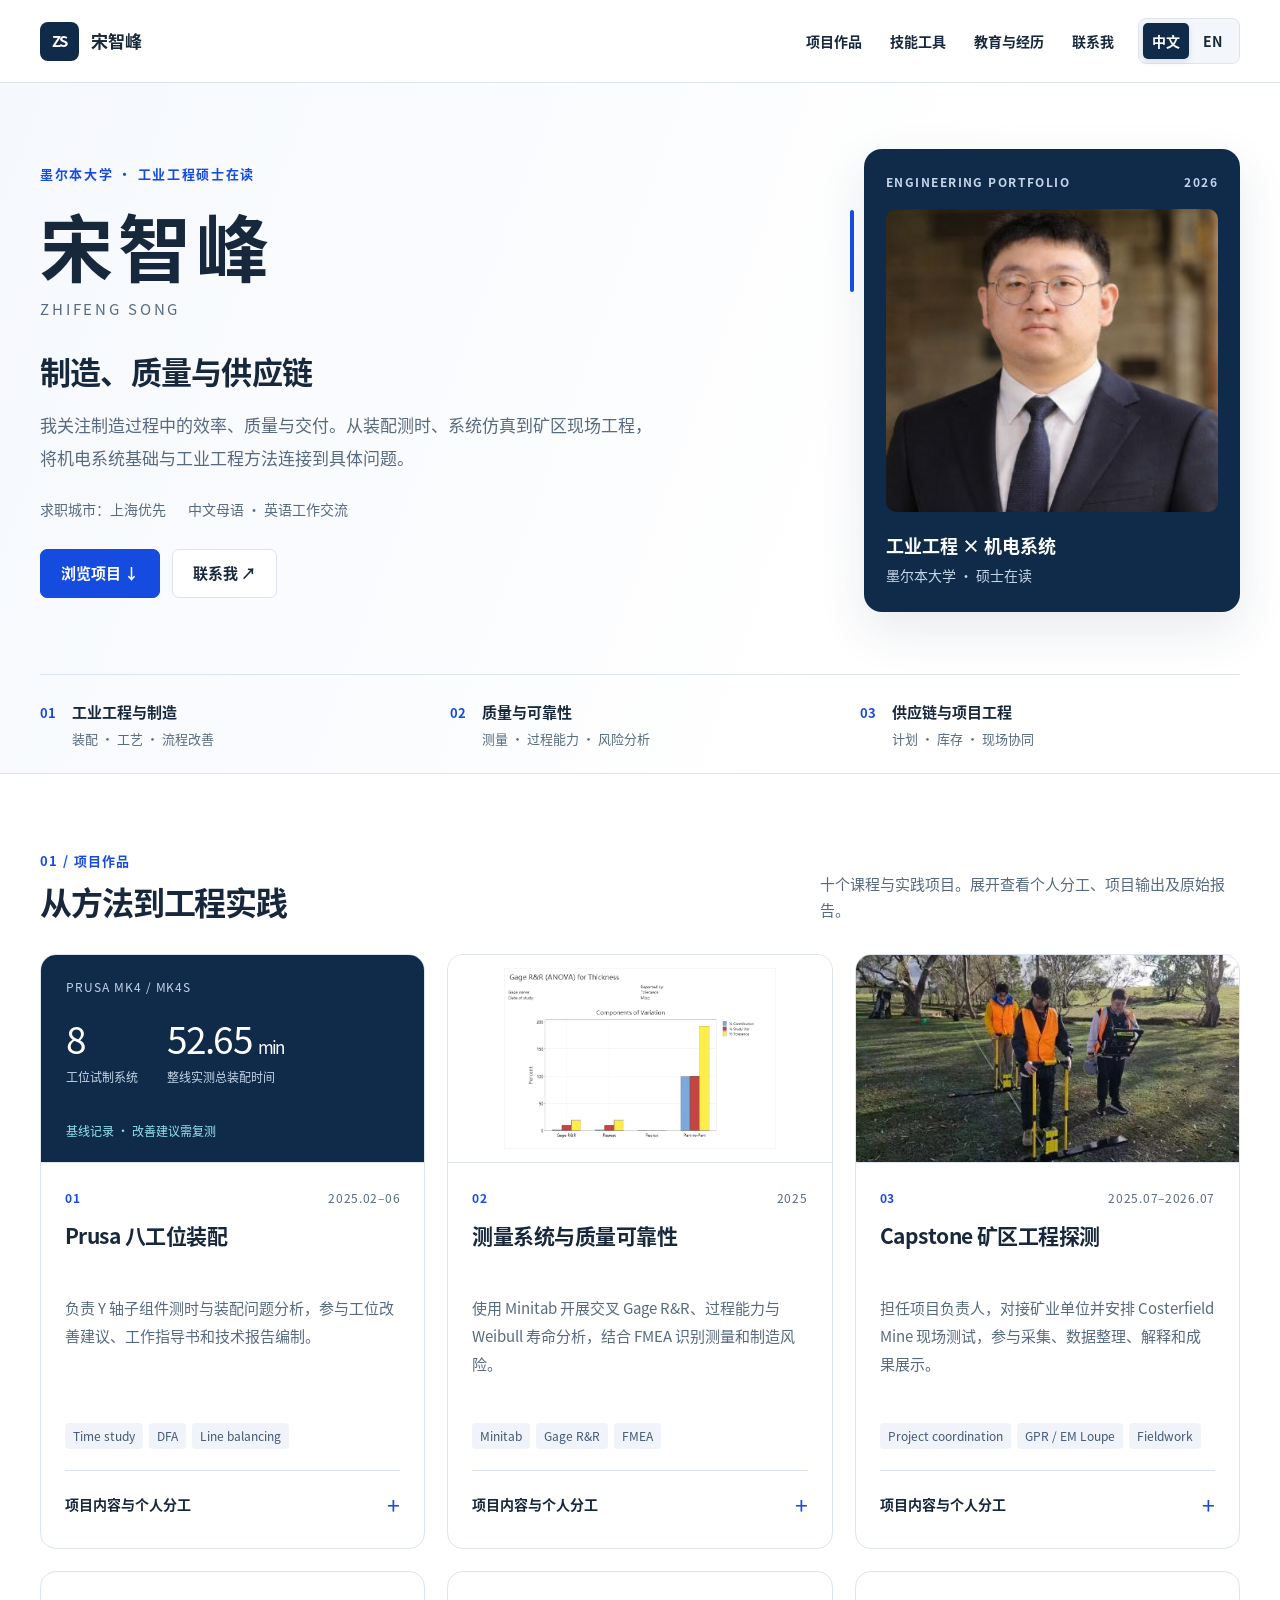
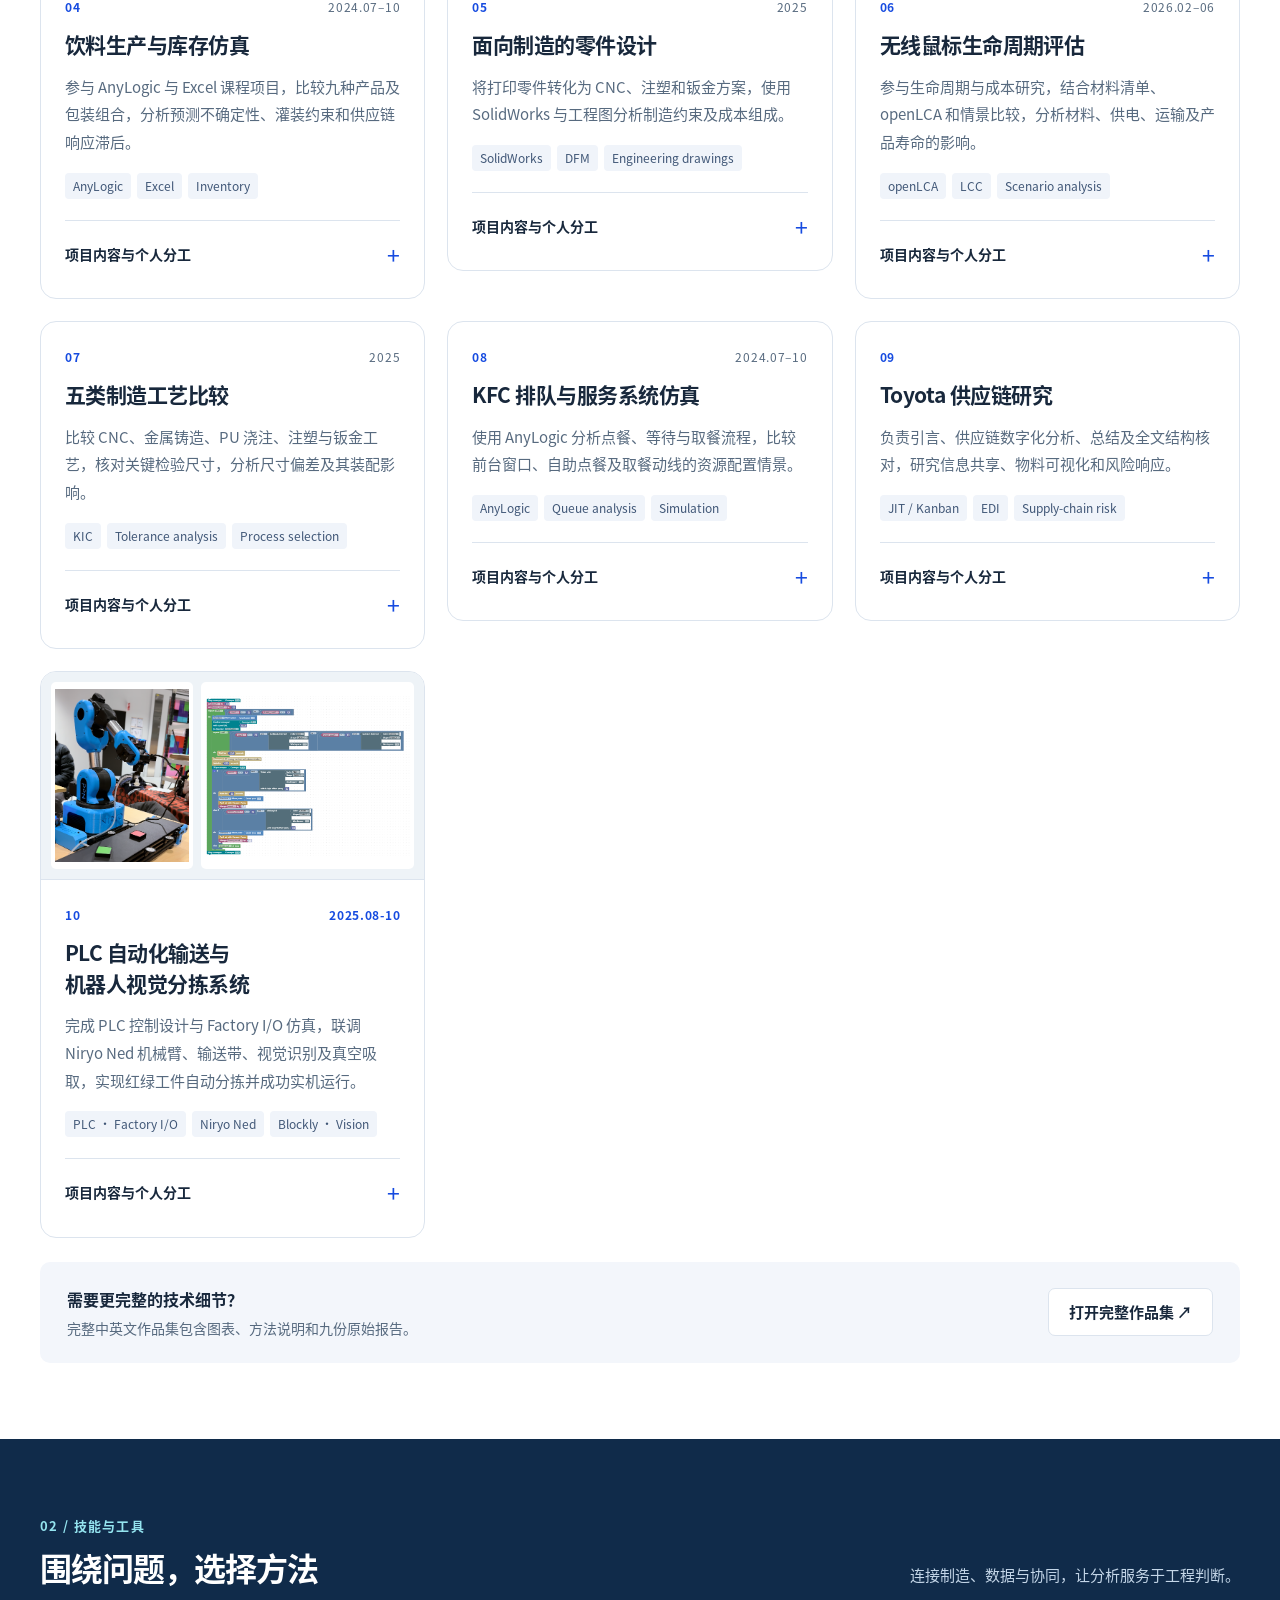
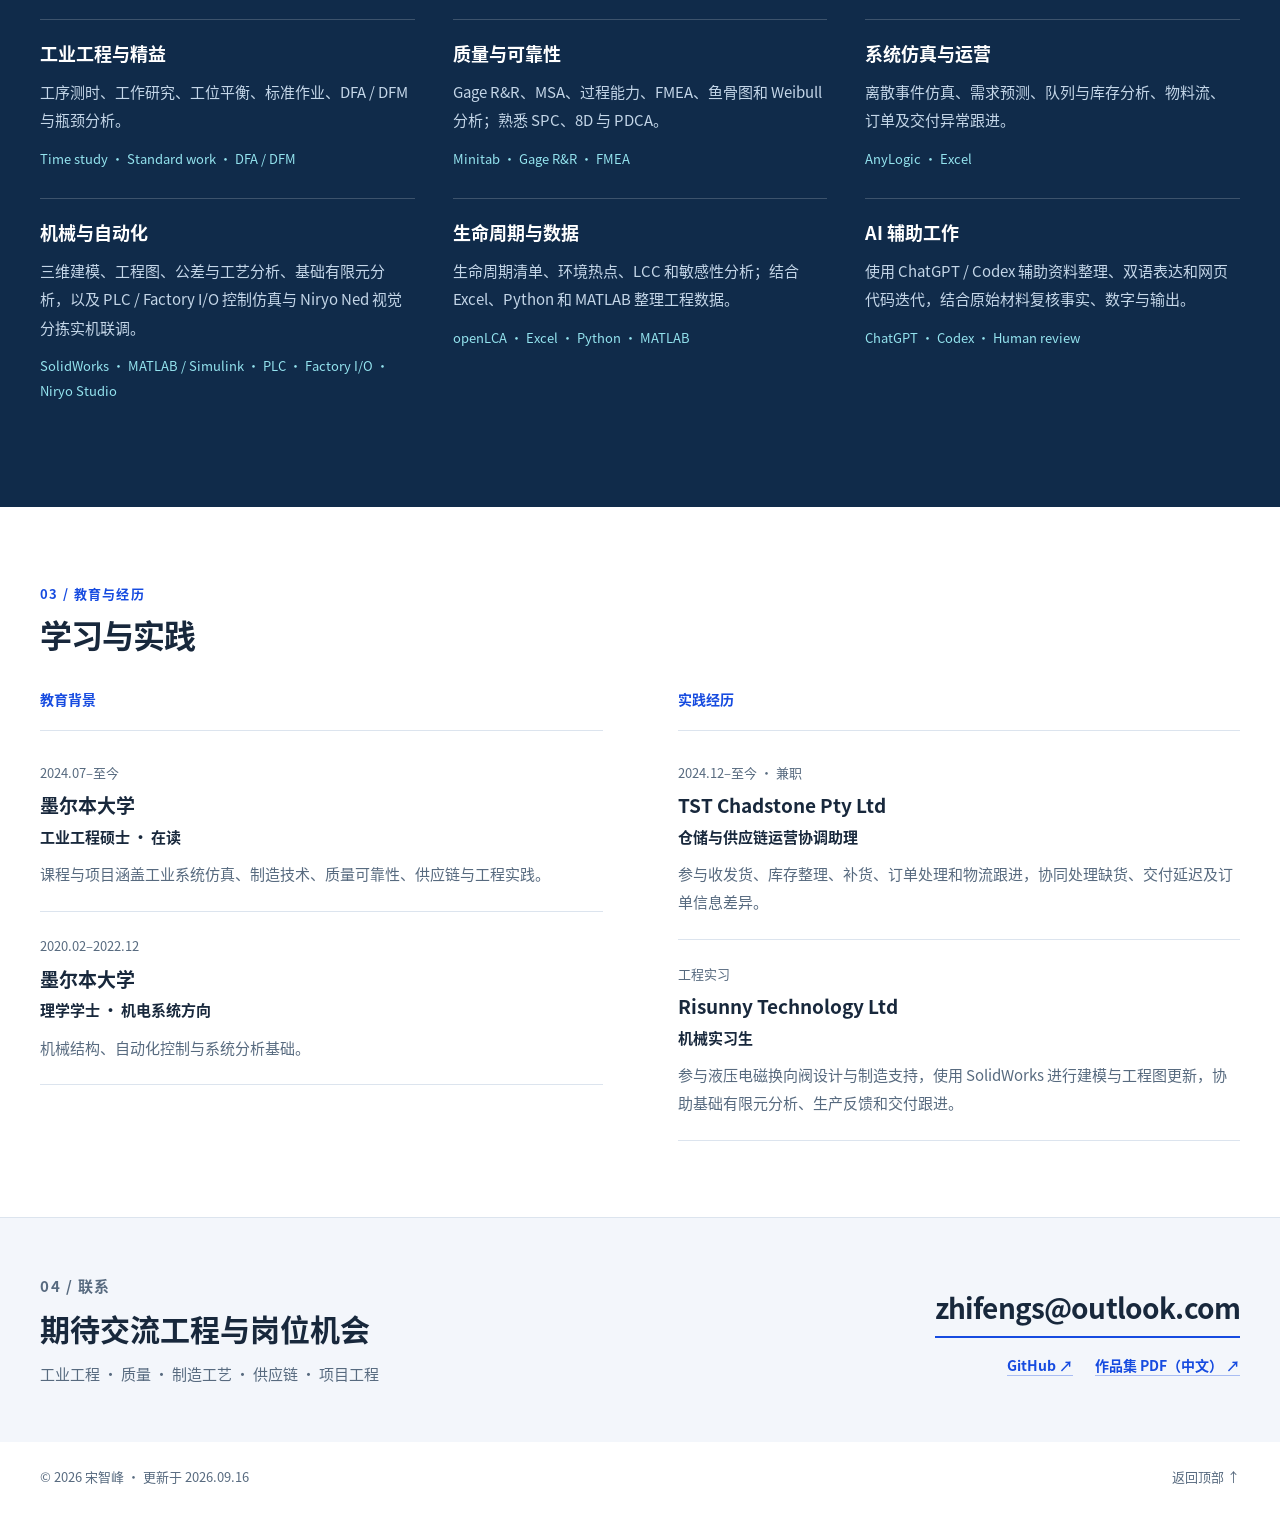
==== commit 01d86525: "Unify completed PLC sorting project across bilingual website and portfolios" ====
--- a/index.html
+++ b/index.html
@@ -10,4 +10,4 @@
 <link rel="stylesheet" href="assets/homepage.css?v=20260915-1">
 <script src="assets/homepage.js?v=20260916-1" defer></script>
 </head><body id="top">
-<a class="skip" href="#projects"><span class="zh" lang="zh-CN">跳到项目内容</span><span class="en" lang="en">Skip to projects</span></a><header class="site-header"><div class="wrap header-inner"><a class="brand" href="#top"><span class="brand-mark" aria-hidden="true">ZS</span><span class="brand-name"><span class="zh" lang="zh-CN">宋智峰</span><span class="en" lang="en">Zhifeng Song</span></span></a><nav class="site-nav" aria-label="主页导航" data-label-zh="主页导航" data-label-en="Main navigation"><a class="" href="#projects"><span class="zh" lang="zh-CN">项目作品</span><span class="en" lang="en">Projects</span></a><a class="" href="#skills"><span class="zh" lang="zh-CN">技能工具</span><span class="en" lang="en">Skills</span></a><a class="" href="#experience"><span class="zh" lang="zh-CN">教育与经历</span><span class="en" lang="en">Background</span></a><a class="" href="#contact"><span class="zh" lang="zh-CN">联系我</span><span class="en" lang="en">Contact</span></a></nav><div class="language-switch" role="group" aria-label="选择语言" data-label-zh="选择语言" data-label-en="Choose language"><button type="button" data-language="zh-CN" lang="zh-CN" aria-pressed="true" aria-label="切换为中文">中文</button><button type="button" data-language="en" lang="en" aria-pressed="false" aria-label="Switch to English">EN</button></div></div></header><p id="language-status" class="sr-only" role="status" aria-live="polite"></p><main><section class="hero" aria-labelledby="name"><div class="wrap hero-grid"><div><p class="eyebrow"><span class="zh" lang="zh-CN">墨尔本大学 · 工业工程硕士在读</span><span class="en" lang="en">UNIVERSITY OF MELBOURNE · MASTER’S CANDIDATE</span></p><h1 id="name"><span class="zh" lang="zh-CN">宋智峰</span><span class="en" lang="en">Zhifeng Song</span></h1><p class="name-secondary"><span class="zh" lang="zh-CN">ZHIFENG SONG</span><span class="en" lang="en">INDUSTRIAL ENGINEERING</span></p><p class="hero-role"><span class="zh" lang="zh-CN">制造、质量与供应链</span><span class="en" lang="en">Manufacturing, quality &amp; supply chain</span></p><p class="hero-text"><span class="zh" lang="zh-CN">我关注制造过程中的效率、质量与交付。从装配测时、系统仿真到矿区现场工程，将机电系统基础与工业工程方法连接到具体问题。</span><span class="en" lang="en">I focus on efficiency, quality and delivery in engineering operations. My work connects a mechatronics background with industrial engineering methods, from assembly time studies and system simulation to field investigation.</span></p><div class="hero-meta"><div><span class="zh" lang="zh-CN">求职城市：上海优先</span><span class="en" lang="en">Preferred work location: Shanghai</span></div><div><span class="zh" lang="zh-CN">中文母语 · 英语工作交流</span><span class="en" lang="en">Mandarin native · Professional working English</span></div></div><div class="actions"><a class="button primary" href="#projects"><span class="zh" lang="zh-CN">浏览项目 ↓</span><span class="en" lang="en">Explore projects ↓</span></a><a class="button" href="#contact"><span class="zh" lang="zh-CN">联系我 ↗</span><span class="en" lang="en">Get in touch ↗</span></a></div></div><figure class="profile-card"><div class="profile-top"><span>ENGINEERING PORTFOLIO</span><span>2026</span></div><img class="profile-photo" src="assets/profile.jpg" alt="宋智峰个人照片" data-alt-zh="宋智峰个人照片" data-alt-en="Portrait of Zhifeng Song" width="302" height="303" fetchpriority="high"><figcaption class="profile-caption"><strong><span class="zh" lang="zh-CN">工业工程 × 机电系统</span><span class="en" lang="en">Industrial engineering × Mechatronics</span></strong><p><span class="zh" lang="zh-CN">墨尔本大学 · 硕士在读</span><span class="en" lang="en">The University of Melbourne · Master’s candidate</span></p></figcaption></figure></div><div class="wrap discipline-strip"><div class="discipline"><span class="n">01</span><div><strong><span class="zh" lang="zh-CN">工业工程与制造</span><span class="en" lang="en">Industrial engineering &amp; manufacturing</span></strong><p><span class="zh" lang="zh-CN">装配 · 工艺 · 流程改善</span><span class="en" lang="en">Assembly · Processes · Improvement</span></p></div></div><div class="discipline"><span class="n">02</span><div><strong><span class="zh" lang="zh-CN">质量与可靠性</span><span class="en" lang="en">Quality &amp; reliability</span></strong><p><span class="zh" lang="zh-CN">测量 · 过程能力 · 风险分析</span><span class="en" lang="en">Measurement · Capability · Risk</span></p></div></div><div class="discipline"><span class="n">03</span><div><strong><span class="zh" lang="zh-CN">供应链与项目工程</span><span class="en" lang="en">Supply chain &amp; project engineering</span></strong><p><span class="zh" lang="zh-CN">计划 · 库存 · 现场协同</span><span class="en" lang="en">Planning · Inventory · Field coordination</span></p></div></div></div></section><noscript><p class="noscript wrap">This page is available in Chinese without JavaScript. Enable JavaScript to switch to English. 启用 JavaScript 后可切换语言，项目与报告仍可直接浏览。</p></noscript><section class="section wrap" id="projects" aria-labelledby="projects-title"><div class="section-heading"><div><p class="section-number">01 / <span class="zh" lang="zh-CN">项目作品</span><span class="en" lang="en">PROJECTS</span></p><h2 id="projects-title"><span class="zh" lang="zh-CN">从方法到工程实践</span><span class="en" lang="en">From methods to engineering practice</span></h2></div><p><span class="zh" lang="zh-CN">九个课程与实践项目。展开查看个人分工、项目输出及原始报告。</span><span class="en" lang="en">Nine academic and practical projects. Expand each for my contribution, project outputs and source reports.</span></p></div><div class="project-grid"><article class="project-card" id="project-assembly"><div class="project-visual"><div class="assembly-panel"><p class="caption">PRUSA MK4 / MK4S</p><div class="assembly-numbers"><div><strong>8</strong><small><span class="zh" lang="zh-CN">工位试制系统</span><span class="en" lang="en">pilot workstations</span></small></div><div><strong>52.65 <span style="font-size:17px">min</span></strong><small><span class="zh" lang="zh-CN">整线实测总装配时间</span><span class="en" lang="en">measured total assembly time</span></small></div></div><p class="baseline"><span class="zh" lang="zh-CN">基线记录 · 改善建议需复测</span><span class="en" lang="en">Baseline measurement · proposals require retesting</span></p></div></div><div class="project-body"><div class="project-meta"><span>01</span><span>2025.02–06</span></div><h3><span class="zh" lang="zh-CN">Prusa 八工位装配</span><span class="en" lang="en">Prusa assembly &amp; standard work</span></h3><p class="summary"><span class="zh" lang="zh-CN">负责 Y 轴子组件测时与装配问题分析，参与工位改善建议、工作指导书和技术报告编制。</span><span class="en" lang="en">Conducted Y-axis subassembly time studies and assembly analysis in an eight-station pilot system; contributed improvement proposals, work instructions and technical documentation.</span></p><div class="tags"><span class="tag">Time study</span><span class="tag">DFA</span><span class="tag">Line balancing</span></div><details class="case-details"><summary><span class="zh" lang="zh-CN">项目内容与个人分工</span><span class="en" lang="en">Work &amp; contribution</span></summary><div class="case-content"><h4><span class="zh" lang="zh-CN">我的参与</span><span class="en" lang="en">My contribution</span></h4><p><span class="zh" lang="zh-CN">围绕光轴、轴承、皮带和紧固操作，记录重复定位、调整和工具切换，结合公差与工序衔接分析问题。</span><span class="en" lang="en">Examined shaft, bearing, belt and fastening operations, recording repeated positioning, adjustment and tool changes alongside tolerance and process-sequence issues.</span></p><h4><span class="zh" lang="zh-CN">项目输出</span><span class="en" lang="en">Project outputs</span></h4><p><span class="zh" lang="zh-CN">形成 Y 轴问题清单，参与提出定位辅助、工具配置、扭矩要求和工位任务重分配建议。</span><span class="en" lang="en">Documented Y-axis assembly issues and contributed proposals for positioning aids, tool allocation, torque requirements and workstation task reallocation.</span></p><p class="scope"><span class="zh" lang="zh-CN">52.65 分钟是本次整线实测总装配时间基线；改善效果仍需复测。</span><span class="en" lang="en">52.65 minutes is the measured baseline total assembly time for this pilot system. Improvement proposals require retesting.</span></p><div class="case-links"><a class="text-link" href="portfolio.html#assembly" target="_blank" rel="noopener"><span class="zh" lang="zh-CN">完整案例 ↗</span><span class="en" lang="en">Full case study ↗</span></a></div></div></details></div></article><article class="project-card" id="project-quality"><figure class="project-visual contain"><img src="assets/images/56baf9d1f89214f6.webp" alt="厚度 Gage R&amp;R 分析，取自原始质量报告。" data-alt-zh="厚度 Gage R&amp;R 分析，取自原始质量报告。" data-alt-en="Thickness Gage R&amp;R analysis from the original quality report." loading="lazy" decoding="async" width="481" height="361"></figure><div class="project-body"><div class="project-meta"><span>02</span><span>2025</span></div><h3><span class="zh" lang="zh-CN">测量系统与质量可靠性</span><span class="en" lang="en">Measurement systems &amp; reliability</span></h3><p class="summary"><span class="zh" lang="zh-CN">使用 Minitab 开展交叉 Gage R&amp;R、过程能力与 Weibull 寿命分析，结合 FMEA 识别测量和制造风险。</span><span class="en" lang="en">Used Minitab for crossed Gage R&amp;R, process-capability and Weibull life-data analysis, supported by FMEA to examine measurement and manufacturing risks.</span></p><div class="tags"><span class="tag">Minitab</span><span class="tag">Gage R&amp;R</span><span class="tag">FMEA</span></div><details class="case-details"><summary><span class="zh" lang="zh-CN">项目内容与个人分工</span><span class="en" lang="en">Work &amp; contribution</span></summary><div class="case-content"><h4><span class="zh" lang="zh-CN">我的参与</span><span class="en" lang="en">My contribution</span></h4><p><span class="zh" lang="zh-CN">在个人报告中分析 10 个零件、3 名操作者、每人重复 3 次的测量数据，区分重复性、再现性与零件间变异。</span><span class="en" lang="en">Analysed a crossed measurement study with 10 parts, 3 operators and 3 repeats per operator in an individual report, separating repeatability, reproducibility and part-to-part variation.</span></p><h4><span class="zh" lang="zh-CN">项目输出</span><span class="en" lang="en">Project outputs</span></h4><p><span class="zh" lang="zh-CN">比较厚度、宽度和长度的测量系统，结合过程能力、鱼骨图和新旧铰链寿命数据讨论改进优先级。</span><span class="en" lang="en">Compared measurement systems for thickness, width and length, then used capability results, fishbone analysis and hinge life data to discuss improvement priorities.</span></p><p class="scope"><span class="zh" lang="zh-CN">测量系统不合格的尺寸，能力结果仅作探索参考；寿命比较为小样本分析。</span><span class="en" lang="en">Capability results for dimensions with unacceptable measurement systems are exploratory. Life comparisons use small samples.</span></p><div class="case-links"><a class="text-link" href="reports/quality.pdf" target="_blank" rel="noopener"><span class="zh" lang="zh-CN">原始报告 ↗</span><span class="en" lang="en">Source report ↗</span></a><a class="text-link" href="portfolio.html#quality" target="_blank" rel="noopener"><span class="zh" lang="zh-CN">完整案例 ↗</span><span class="en" lang="en">Full case study ↗</span></a></div></div></details></div></article><article class="project-card" id="project-capstone"><figure class="project-visual "><img src="assets/images/ca37e7c44e7ef4d8.webp" alt="Capstone 团队现场采集，取自原始报告。" data-alt-zh="Capstone 团队现场采集，取自原始报告。" data-alt-en="Capstone team field data collection, from the original report." loading="lazy" decoding="async" width="481" height="361"></figure><div class="project-body"><div class="project-meta"><span>03</span><span>2025.07–2026.07</span></div><h3><span class="zh" lang="zh-CN">Capstone 矿区工程探测</span><span class="en" lang="en">Capstone field investigation</span></h3><p class="summary"><span class="zh" lang="zh-CN">担任项目负责人，对接矿业单位并安排 Costerfield Mine 现场测试，参与采集、数据整理、解释和成果展示。</span><span class="en" lang="en">Served as project lead, coordinating with mining organisations and arranging field testing at Costerfield Mine; participated in data collection, preparation, interpretation and reporting.</span></p><div class="tags"><span class="tag">Project coordination</span><span class="tag">GPR / EM Loupe</span><span class="tag">Fieldwork</span></div><details class="case-details"><summary><span class="zh" lang="zh-CN">项目内容与个人分工</span><span class="en" lang="en">Work &amp; contribution</span></summary><div class="case-content"><h4><span class="zh" lang="zh-CN">我的参与</span><span class="en" lang="en">My contribution</span></h4><p><span class="zh" lang="zh-CN">推进矿方、导师与团队之间的沟通，衔接测试目标、设备准备、现场条件和任务安排，并参与 GPR、EM Loupe 与 GPS 采集。</span><span class="en" lang="en">Coordinated mine, supervisor and team communication around test objectives, equipment, site conditions and task allocation; participated in GPR, EM Loupe and GPS data collection.</span></p><h4><span class="zh" lang="zh-CN">项目输出</span><span class="en" lang="en">Project outputs</span></h4><p><span class="zh" lang="zh-CN">团队形成 GPR 剖面、电导率图与综合报告。导师：Prof. Guillermo Narsilio。</span><span class="en" lang="en">The team produced GPR profiles, conductivity visualisations and a combined technical report. Supervisor: Prof. Guillermo Narsilio.</span></p><p class="scope"><span class="zh" lang="zh-CN">采集与综合解释为团队成果；地下异常属于尚待进一步验证的初步解释。</span><span class="en" lang="en">Data collection and interpretation are team outputs. Subsurface anomalies remain preliminary interpretations requiring further validation.</span></p><div class="case-links"><a class="text-link" href="reports/capstone.pdf" target="_blank" rel="noopener"><span class="zh" lang="zh-CN">原始报告 ↗</span><span class="en" lang="en">Source report ↗</span></a><a class="text-link" href="portfolio.html#capstone" target="_blank" rel="noopener"><span class="zh" lang="zh-CN">完整案例 ↗</span><span class="en" lang="en">Full case study ↗</span></a></div></div></details></div></article><article class="project-card" id="project-beverage"><div class="project-body"><div class="project-meta"><span>04</span><span>2024.07–10</span></div><h3><span class="zh" lang="zh-CN">饮料生产与库存仿真</span><span class="en" lang="en">Beverage production &amp; inventory</span></h3><p class="summary"><span class="zh" lang="zh-CN">参与 AnyLogic 与 Excel 课程项目，比较九种产品及包装组合，分析预测不确定性、灌装约束和供应链响应滞后。</span><span class="en" lang="en">Contributed to an AnyLogic and Excel project covering nine product and packaging combinations, examining forecast uncertainty, filling constraints and supply-chain response delays.</span></p><div class="tags"><span class="tag">AnyLogic</span><span class="tag">Excel</span><span class="tag">Inventory</span></div><details class="case-details"><summary><span class="zh" lang="zh-CN">项目内容与个人分工</span><span class="en" lang="en">Work &amp; contribution</span></summary><div class="case-content"><h4><span class="zh" lang="zh-CN">我的参与</span><span class="en" lang="en">My contribution</span></h4><p><span class="zh" lang="zh-CN">个人分析重点是预测方法局限、生产响应延迟和库存反馈滞后，并提出参数调整与模型改进方向。</span><span class="en" lang="en">Focused on forecasting limitations, production response delays and inventory feedback, and proposed parameter adjustments and model improvements.</span></p><h4><span class="zh" lang="zh-CN">项目输出</span><span class="en" lang="en">Project outputs</span></h4><p><span class="zh" lang="zh-CN">团队建立混合、灌装、包装流程与周度配置表，将需求、产能、库存和成本放在同一决策框架中。</span><span class="en" lang="en">The team modelled mixing, filling and packaging and built weekly configuration tables connecting demand, capacity, inventory and cost.</span></p><p class="scope"><span class="zh" lang="zh-CN">30 周为课程决策框架；动态排程与数据接口属于后续建议。</span><span class="en" lang="en">The 30 weeks describe the course decision framework. Dynamic scheduling and data interfaces were proposed future improvements.</span></p><div class="case-links"><a class="text-link" href="reports/beverage.pdf" target="_blank" rel="noopener"><span class="zh" lang="zh-CN">原始报告 ↗</span><span class="en" lang="en">Source report ↗</span></a><a class="text-link" href="portfolio.html#beverage" target="_blank" rel="noopener"><span class="zh" lang="zh-CN">完整案例 ↗</span><span class="en" lang="en">Full case study ↗</span></a></div></div></details></div></article><article class="project-card" id="project-design"><div class="project-body"><div class="project-meta"><span>05</span><span>2025</span></div><h3><span class="zh" lang="zh-CN">面向制造的零件设计</span><span class="en" lang="en">Design for manufacture</span></h3><p class="summary"><span class="zh" lang="zh-CN">将打印零件转化为 CNC、注塑和钣金方案，使用 SolidWorks 与工程图分析制造约束及成本组成。</span><span class="en" lang="en">Developed CNC, injection-moulding and sheet-metal alternatives for printed parts, using SolidWorks and engineering drawings to examine manufacturing constraints and cost components.</span></p><div class="tags"><span class="tag">SolidWorks</span><span class="tag">DFM</span><span class="tag">Engineering drawings</span></div><details class="case-details"><summary><span class="zh" lang="zh-CN">项目内容与个人分工</span><span class="en" lang="en">Work &amp; contribution</span></summary><div class="case-content"><h4><span class="zh" lang="zh-CN">我的参与</span><span class="en" lang="en">My contribution</span></h4><p><span class="zh" lang="zh-CN">在个人设计报告中考虑刀具可达性、内圆角、壁厚、拔模、折弯和装配关系，调整零件结构。</span><span class="en" lang="en">Considered tool access, internal radii, wall thickness, draft, bending and assembly relationships in an individual design report.</span></p><h4><span class="zh" lang="zh-CN">项目输出</span><span class="en" lang="en">Project outputs</span></h4><p><span class="zh" lang="zh-CN">形成零件模型、工程图与工艺比较，讨论原型转向批量制造时需要改变的设计特征。</span><span class="en" lang="en">Produced models, drawings and process comparisons identifying design changes required when moving from prototypes towards batch manufacture.</span></p><p class="scope"><span class="zh" lang="zh-CN">展示课程设计与制造方案，不将估算成本视为已实现的采购节省。</span><span class="en" lang="en">Course design and manufacturing proposals; estimated costs are not realised procurement savings.</span></p><div class="case-links"><a class="text-link" href="reports/design.pdf" target="_blank" rel="noopener"><span class="zh" lang="zh-CN">原始报告 ↗</span><span class="en" lang="en">Source report ↗</span></a><a class="text-link" href="portfolio.html#design" target="_blank" rel="noopener"><span class="zh" lang="zh-CN">完整案例 ↗</span><span class="en" lang="en">Full case study ↗</span></a></div></div></details></div></article><article class="project-card" id="project-lca"><div class="project-body"><div class="project-meta"><span>06</span><span>2026.02–06</span></div><h3><span class="zh" lang="zh-CN">无线鼠标生命周期评估</span><span class="en" lang="en">Wireless mouse life cycle</span></h3><p class="summary"><span class="zh" lang="zh-CN">参与生命周期与成本研究，结合材料清单、openLCA 和情景比较，分析材料、供电、运输及产品寿命的影响。</span><span class="en" lang="en">Contributed to life cycle and cost studies using material inventories, openLCA and scenario comparisons to examine material, power-supply, transport and service-life choices.</span></p><div class="tags"><span class="tag">openLCA</span><span class="tag">LCC</span><span class="tag">Scenario analysis</span></div><details class="case-details"><summary><span class="zh" lang="zh-CN">项目内容与个人分工</span><span class="en" lang="en">Work &amp; contribution</span></summary><div class="case-content"><h4><span class="zh" lang="zh-CN">我的参与</span><span class="en" lang="en">My contribution</span></h4><p><span class="zh" lang="zh-CN">参与小组生命周期项目，将材料、制造、运输、使用与报废放入统一边界，比较环境热点和设计选择。</span><span class="en" lang="en">Contributed to a team life cycle project covering materials, manufacturing, transport, use and end-of-life within a consistent boundary.</span></p><h4><span class="zh" lang="zh-CN">项目输出</span><span class="en" lang="en">Project outputs</span></h4><p><span class="zh" lang="zh-CN">团队比较太阳能供电、再生 ABS 和延长寿命等设计方向，并讨论全寿命成本与运输敏感性。</span><span class="en" lang="en">The team compared solar power, recycled ABS and extended service life, alongside life cycle costs and transport sensitivity.</span></p><p class="scope"><span class="zh" lang="zh-CN">环境结果为课程模型估计，取决于功能单位、数据库、边界和使用假设。</span><span class="en" lang="en">Environmental results are course-model estimates dependent on the functional unit, database, boundaries and use assumptions.</span></p><div class="case-links"><a class="text-link" href="reports/slca.pdf" target="_blank" rel="noopener"><span class="zh" lang="zh-CN">原始报告 ↗</span><span class="en" lang="en">Source report ↗</span></a><a class="text-link" href="portfolio.html#lca" target="_blank" rel="noopener"><span class="zh" lang="zh-CN">完整案例 ↗</span><span class="en" lang="en">Full case study ↗</span></a><a class="text-link" href="reports/lcc.pdf" target="_blank" rel="noopener"><span class="zh" lang="zh-CN">成本报告 ↗</span><span class="en" lang="en">Cost report ↗</span></a></div></div></details></div></article><article class="project-card" id="project-dfm"><div class="project-body"><div class="project-meta"><span>07</span><span>2025</span></div><h3><span class="zh" lang="zh-CN">五类制造工艺比较</span><span class="en" lang="en">Manufacturing process analysis</span></h3><p class="summary"><span class="zh" lang="zh-CN">比较 CNC、金属铸造、PU 浇注、注塑与钣金工艺，核对关键检验尺寸，分析尺寸偏差及其装配影响。</span><span class="en" lang="en">Compared CNC machining, metal casting, polyurethane casting, injection moulding and sheet-metal forming, examining key inspection dimensions and assembly implications.</span></p><div class="tags"><span class="tag">KIC</span><span class="tag">Tolerance analysis</span><span class="tag">Process selection</span></div><details class="case-details"><summary><span class="zh" lang="zh-CN">项目内容与个人分工</span><span class="en" lang="en">Work &amp; contribution</span></summary><div class="case-content"><h4><span class="zh" lang="zh-CN">我的参与</span><span class="en" lang="en">My contribution</span></h4><p><span class="zh" lang="zh-CN">在个人课程报告中对照工程图和实测尺寸，整理名义值、偏差与公差要求。</span><span class="en" lang="en">Compared engineering drawings and measured dimensions in an individual report, documenting nominal values, deviations and tolerance requirements.</span></p><h4><span class="zh" lang="zh-CN">项目输出</span><span class="en" lang="en">Project outputs</span></h4><p><span class="zh" lang="zh-CN">形成五类零件的尺寸检查与工艺比较，从配合、定位和制造一致性角度提出建议。</span><span class="en" lang="en">Produced dimensional inspections and process comparisons for five part types, with recommendations on fit, positioning and manufacturing consistency.</span></p><p class="scope"><span class="zh" lang="zh-CN">结论来自课程样本，不代表已完成批量生产验证。</span><span class="en" lang="en">Findings are based on course samples, without batch-production validation.</span></p><div class="case-links"><a class="text-link" href="reports/dfm.pdf" target="_blank" rel="noopener"><span class="zh" lang="zh-CN">原始报告 ↗</span><span class="en" lang="en">Source report ↗</span></a><a class="text-link" href="portfolio.html#dfm" target="_blank" rel="noopener"><span class="zh" lang="zh-CN">完整案例 ↗</span><span class="en" lang="en">Full case study ↗</span></a></div></div></details></div></article><article class="project-card" id="project-kfc"><div class="project-body"><div class="project-meta"><span>08</span><span>2024.07–10</span></div><h3><span class="zh" lang="zh-CN">KFC 排队与服务系统仿真</span><span class="en" lang="en">KFC service-system simulation</span></h3><p class="summary"><span class="zh" lang="zh-CN">使用 AnyLogic 分析点餐、等待与取餐流程，比较前台窗口、自助点餐及取餐动线的资源配置情景。</span><span class="en" lang="en">Used AnyLogic to examine ordering, waiting and collection processes, comparing scenarios for staffed counters, self-service ordering and collection routes.</span></p><div class="tags"><span class="tag">AnyLogic</span><span class="tag">Queue analysis</span><span class="tag">Simulation</span></div><details class="case-details"><summary><span class="zh" lang="zh-CN">项目内容与个人分工</span><span class="en" lang="en">Work &amp; contribution</span></summary><div class="case-content"><h4><span class="zh" lang="zh-CN">我的参与</span><span class="en" lang="en">My contribution</span></h4><p><span class="zh" lang="zh-CN">将顾客到达、分流、排队、点餐、取餐和离店转成模型逻辑，分别观察点餐和取餐环节的等待。</span><span class="en" lang="en">Represented arrival, routing, queuing, ordering, collection and departure as model logic, examining ordering and collection waits separately.</span></p><h4><span class="zh" lang="zh-CN">项目输出</span><span class="en" lang="en">Project outputs</span></h4><p><span class="zh" lang="zh-CN">比较窗口与分流情景，讨论前台扩容后瓶颈向后厨或取餐环节转移的可能性。</span><span class="en" lang="en">Compared counter and routing scenarios and considered whether front-counter expansion could move the bottleneck to preparation or collection.</span></p><p class="scope"><span class="zh" lang="zh-CN">课程模拟不等于门店已实现的改进；现场决策前需统一输入并重复运行。</span><span class="en" lang="en">Course simulations are not realised store improvements. Inputs and repeated runs require validation before operational use.</span></p><div class="case-links"><a class="text-link" href="reports/kfc.docx" target="_blank" rel="noopener"><span class="zh" lang="zh-CN">原始报告 ↗</span><span class="en" lang="en">Source report ↗</span></a><a class="text-link" href="portfolio.html#kfc" target="_blank" rel="noopener"><span class="zh" lang="zh-CN">完整案例 ↗</span><span class="en" lang="en">Full case study ↗</span></a></div></div></details></div></article><article class="project-card" id="project-toyota"><div class="project-body"><div class="project-meta"><span>09</span><span></span></div><h3><span class="zh" lang="zh-CN">Toyota 供应链研究</span><span class="en" lang="en">Toyota supply-chain study</span></h3><p class="summary"><span class="zh" lang="zh-CN">负责引言、供应链数字化分析、总结及全文结构核对，研究信息共享、物料可视化和风险响应。</span><span class="en" lang="en">Wrote the introduction, digitalisation analysis and conclusion, and reviewed report structure for a team study of information sharing, material visibility and supply-chain risk response.</span></p><div class="tags"><span class="tag">JIT / Kanban</span><span class="tag">EDI</span><span class="tag">Supply-chain risk</span></div><details class="case-details"><summary><span class="zh" lang="zh-CN">项目内容与个人分工</span><span class="en" lang="en">Work &amp; contribution</span></summary><div class="case-content"><h4><span class="zh" lang="zh-CN">我的参与</span><span class="en" lang="en">My contribution</span></h4><p><span class="zh" lang="zh-CN">围绕 EDI、IoT / RFID、数字孪生与分析工具，梳理它们如何支持订单同步、追溯、预测及异常响应。</span><span class="en" lang="en">Examined how EDI, IoT / RFID, digital twins and analytics can support order synchronisation, traceability, forecasting and exception response.</span></p><h4><span class="zh" lang="zh-CN">项目输出</span><span class="en" lang="en">Project outputs</span></h4><p><span class="zh" lang="zh-CN">将数字化分析与生产战略、供应商协同、全球风险及可持续性研究衔接，讨论库存和韧性的取舍。</span><span class="en" lang="en">Connected digitalisation with production strategy, supplier collaboration, global risk and sustainability, discussing inventory–resilience trade-offs.</span></p><p class="scope"><span class="zh" lang="zh-CN">基于公开资料的课程案例研究，未参与 Toyota 内部系统实施。</span><span class="en" lang="en">A course case study based on public sources, without involvement in Toyota’s internal system implementation.</span></p><div class="case-links"><a class="text-link" href="reports/toyota.pdf" target="_blank" rel="noopener"><span class="zh" lang="zh-CN">原始报告 ↗</span><span class="en" lang="en">Source report ↗</span></a><a class="text-link" href="portfolio.html#toyota" target="_blank" rel="noopener"><span class="zh" lang="zh-CN">完整案例 ↗</span><span class="en" lang="en">Full case study ↗</span></a></div></div></details></div></article></div><div class="project-footer"><div><strong><span class="zh" lang="zh-CN">需要更完整的技术细节？</span><span class="en" lang="en">Looking for the technical detail?</span></strong><p><span class="zh" lang="zh-CN">完整中英文作品集包含图表、方法说明和九份原始报告。</span><span class="en" lang="en">The detailed bilingual portfolio includes figures, methods and nine original reports.</span></p></div><a class="button" href="portfolio.html" target="_blank" rel="noopener"><span class="zh" lang="zh-CN">打开完整作品集 ↗</span><span class="en" lang="en">Open detailed portfolio ↗</span></a></div></section><section class="section skills-section" id="skills" aria-labelledby="skills-title"><div class="wrap"><div class="section-heading"><div><p class="section-number">02 / <span class="zh" lang="zh-CN">技能与工具</span><span class="en" lang="en">SKILLS &amp; TOOLS</span></p><h2 id="skills-title"><span class="zh" lang="zh-CN">围绕问题，选择方法</span><span class="en" lang="en">Methods chosen for the problem</span></h2></div><p><span class="zh" lang="zh-CN">连接制造、数据与协同，让分析服务于工程判断。</span><span class="en" lang="en">Connecting manufacturing, data and coordination to support engineering decisions.</span></p></div><div class="skills-grid"><article class="skill-group"><h3><span class="zh" lang="zh-CN">工业工程与精益</span><span class="en" lang="en">Industrial engineering &amp; lean</span></h3><p><span class="zh" lang="zh-CN">工序测时、工作研究、工位平衡、标准作业、DFA / DFM 与瓶颈分析。</span><span class="en" lang="en">Time studies, work measurement, line balancing, standard work, DFA / DFM and bottleneck analysis.</span></p><p class="tools">Time study · Standard work · DFA / DFM</p></article><article class="skill-group"><h3><span class="zh" lang="zh-CN">质量与可靠性</span><span class="en" lang="en">Quality &amp; reliability</span></h3><p><span class="zh" lang="zh-CN">Gage R&amp;R、MSA、过程能力、FMEA、鱼骨图和 Weibull 分析；熟悉 SPC、8D 与 PDCA。</span><span class="en" lang="en">Gage R&amp;R, MSA, process capability, FMEA, fishbone and Weibull analysis; familiar with SPC, 8D and PDCA.</span></p><p class="tools">Minitab · Gage R&amp;R · FMEA</p></article><article class="skill-group"><h3><span class="zh" lang="zh-CN">系统仿真与运营</span><span class="en" lang="en">Simulation &amp; operations</span></h3><p><span class="zh" lang="zh-CN">离散事件仿真、需求预测、队列与库存分析、物料流、订单及交付异常跟进。</span><span class="en" lang="en">Discrete-event simulation, demand forecasting, queue and inventory analysis, material flow and order/delivery follow-up.</span></p><p class="tools">AnyLogic · Excel</p></article><article class="skill-group"><h3><span class="zh" lang="zh-CN">机械与自动化</span><span class="en" lang="en">Mechanical &amp; automation</span></h3><p><span class="zh" lang="zh-CN">三维建模、工程图、公差与工艺分析、基础有限元分析，以及 PLC / Factory I/O 控制仿真实践。</span><span class="en" lang="en">3D modelling, engineering drawings, tolerance and process analysis, basic FEA and PLC / Factory I/O control simulation.</span></p><p class="tools">SolidWorks · MATLAB / Simulink · Factory I/O</p></article><article class="skill-group"><h3><span class="zh" lang="zh-CN">生命周期与数据</span><span class="en" lang="en">Life cycle &amp; data</span></h3><p><span class="zh" lang="zh-CN">生命周期清单、环境热点、LCC 和敏感性分析；结合 Excel、Python 和 MATLAB 整理工程数据。</span><span class="en" lang="en">Life cycle inventories, environmental hotspots, LCC and sensitivity analysis; engineering data preparation with Excel, Python and MATLAB.</span></p><p class="tools">openLCA · Excel · Python · MATLAB</p></article><article class="skill-group"><h3><span class="zh" lang="zh-CN">AI 辅助工作</span><span class="en" lang="en">AI-assisted work</span></h3><p><span class="zh" lang="zh-CN">使用 ChatGPT / Codex 辅助资料整理、双语表达和网页代码迭代，结合原始材料复核事实、数字与输出。</span><span class="en" lang="en">Use ChatGPT / Codex to support research organisation, bilingual writing and website code iteration, checking facts, figures and outputs against source materials.</span></p><p class="tools">ChatGPT · Codex · Human review</p></article></div></div></section><section class="section wrap" id="experience" aria-labelledby="experience-title"><div class="section-heading"><div><p class="section-number">03 / <span class="zh" lang="zh-CN">教育与经历</span><span class="en" lang="en">BACKGROUND</span></p><h2 id="experience-title"><span class="zh" lang="zh-CN">学习与实践</span><span class="en" lang="en">Education &amp; experience</span></h2></div></div><div class="background-grid"><div><p class="column-title"><span class="zh" lang="zh-CN">教育背景</span><span class="en" lang="en">EDUCATION</span></p><article class="timeline-item"><div class="timeline-date"><span class="zh" lang="zh-CN">2024.07–至今</span><span class="en" lang="en">Jul 2024–Present</span></div><h3><span class="zh" lang="zh-CN">墨尔本大学</span><span class="en" lang="en">The University of Melbourne</span></h3><div class="timeline-role"><span class="zh" lang="zh-CN">工业工程硕士 · 在读</span><span class="en" lang="en">Master of Industrial Engineering · Candidate</span></div><p><span class="zh" lang="zh-CN">课程与项目涵盖工业系统仿真、制造技术、质量可靠性、供应链与工程实践。</span><span class="en" lang="en">Coursework and projects in industrial systems simulation, manufacturing technology, quality and reliability, supply chain and engineering practice.</span></p></article><article class="timeline-item"><div class="timeline-date"><span class="zh" lang="zh-CN">2020.02–2022.12</span><span class="en" lang="en">Feb 2020–Dec 2022</span></div><h3><span class="zh" lang="zh-CN">墨尔本大学</span><span class="en" lang="en">The University of Melbourne</span></h3><div class="timeline-role"><span class="zh" lang="zh-CN">理学学士 · 机电系统方向</span><span class="en" lang="en">Bachelor of Science · Mechatronics Systems</span></div><p><span class="zh" lang="zh-CN">机械结构、自动化控制与系统分析基础。</span><span class="en" lang="en">Foundation in mechanical structures, automation and systems analysis.</span></p></article></div><div><p class="column-title"><span class="zh" lang="zh-CN">实践经历</span><span class="en" lang="en">WORK EXPERIENCE</span></p><article class="timeline-item"><div class="timeline-date"><span class="zh" lang="zh-CN">2024.12–至今 · 兼职</span><span class="en" lang="en">Dec 2024–Present · Part-time</span></div><h3><span class="zh" lang="zh-CN">TST Chadstone Pty Ltd</span><span class="en" lang="en">TST Chadstone Pty Ltd</span></h3><div class="timeline-role"><span class="zh" lang="zh-CN">仓储与供应链运营协调助理</span><span class="en" lang="en">Warehouse &amp; Supply Chain Operations Assistant</span></div><p><span class="zh" lang="zh-CN">参与收发货、库存整理、补货、订单处理和物流跟进，协同处理缺货、交付延迟及订单信息差异。</span><span class="en" lang="en">Supported receiving, dispatch, inventory, replenishment, order processing and logistics follow-up; helped resolve shortages, delivery delays and order discrepancies.</span></p></article><article class="timeline-item"><div class="timeline-date"><span class="zh" lang="zh-CN">工程实习</span><span class="en" lang="en">Engineering internship</span></div><h3><span class="zh" lang="zh-CN">Risunny Technology Ltd</span><span class="en" lang="en">Risunny Technology Ltd</span></h3><div class="timeline-role"><span class="zh" lang="zh-CN">机械实习生</span><span class="en" lang="en">Mechanical Engineering Intern</span></div><p><span class="zh" lang="zh-CN">参与液压电磁换向阀设计与制造支持，使用 SolidWorks 进行建模与工程图更新，协助基础有限元分析、生产反馈和交付跟进。</span><span class="en" lang="en">Supported hydraulic solenoid directional-valve design and manufacturing through SolidWorks modelling and drawing updates, basic FEA, production feedback and delivery follow-up.</span></p></article></div></div></section><section class="contact-section" id="contact" aria-labelledby="contact-title"><div class="wrap contact-grid"><div><p class="section-number">04 / <span class="zh" lang="zh-CN">联系</span><span class="en" lang="en">CONTACT</span></p><h2 id="contact-title"><span class="zh" lang="zh-CN">期待交流工程与岗位机会</span><span class="en" lang="en">Let’s discuss engineering opportunities</span></h2><p><span class="zh" lang="zh-CN">工业工程 · 质量 · 制造工艺 · 供应链 · 项目工程</span><span class="en" lang="en">Industrial engineering · Quality · Manufacturing · Supply chain · Project engineering</span></p></div><div class="contact-actions"><a class="email-link" href="mailto:zhifengs@outlook.com">zhifengs@outlook.com</a><div class="contact-small"><a class="text-link" href="https://github.com/song-zhifeng" target="_blank" rel="noopener"><span class="zh" lang="zh-CN">GitHub ↗</span><span class="en" lang="en">GitHub ↗</span></a><a class="text-link" href="reports/portfolio.pdf" target="_blank" rel="noopener"><span class="zh" lang="zh-CN">作品集 PDF（中文） ↗</span><span class="en" lang="en">Portfolio PDF (Chinese) ↗</span></a></div></div></div></section></main><footer class="site-footer"><div class="wrap footer-inner"><span>© 2026 <span class="zh" lang="zh-CN">宋智峰 · 更新于 2026.09.16</span><span class="en" lang="en">Zhifeng Song · Updated 16 Sep 2026</span></span><a class="" href="#top"><span class="zh" lang="zh-CN">返回顶部 ↑</span><span class="en" lang="en">Back to top ↑</span></a></div></footer></body></html>
+<a class="skip" href="#projects"><span class="zh" lang="zh-CN">跳到项目内容</span><span class="en" lang="en">Skip to projects</span></a><header class="site-header"><div class="wrap header-inner"><a class="brand" href="#top"><span class="brand-mark" aria-hidden="true">ZS</span><span class="brand-name"><span class="zh" lang="zh-CN">宋智峰</span><span class="en" lang="en">Zhifeng Song</span></span></a><nav class="site-nav" aria-label="主页导航" data-label-zh="主页导航" data-label-en="Main navigation"><a class="" href="#projects"><span class="zh" lang="zh-CN">项目作品</span><span class="en" lang="en">Projects</span></a><a class="" href="#skills"><span class="zh" lang="zh-CN">技能工具</span><span class="en" lang="en">Skills</span></a><a class="" href="#experience"><span class="zh" lang="zh-CN">教育与经历</span><span class="en" lang="en">Background</span></a><a class="" href="#contact"><span class="zh" lang="zh-CN">联系我</span><span class="en" lang="en">Contact</span></a></nav><div class="language-switch" role="group" aria-label="选择语言" data-label-zh="选择语言" data-label-en="Choose language"><button type="button" data-language="zh-CN" lang="zh-CN" aria-pressed="true" aria-label="切换为中文">中文</button><button type="button" data-language="en" lang="en" aria-pressed="false" aria-label="Switch to English">EN</button></div></div></header><p id="language-status" class="sr-only" role="status" aria-live="polite"></p><main><section class="hero" aria-labelledby="name"><div class="wrap hero-grid"><div><p class="eyebrow"><span class="zh" lang="zh-CN">墨尔本大学 · 工业工程硕士在读</span><span class="en" lang="en">UNIVERSITY OF MELBOURNE · MASTER’S CANDIDATE</span></p><h1 id="name"><span class="zh" lang="zh-CN">宋智峰</span><span class="en" lang="en">Zhifeng Song</span></h1><p class="name-secondary"><span class="zh" lang="zh-CN">ZHIFENG SONG</span><span class="en" lang="en">INDUSTRIAL ENGINEERING</span></p><p class="hero-role"><span class="zh" lang="zh-CN">制造、质量与供应链</span><span class="en" lang="en">Manufacturing, quality &amp; supply chain</span></p><p class="hero-text"><span class="zh" lang="zh-CN">我关注制造过程中的效率、质量与交付。从装配测时、系统仿真到矿区现场工程，将机电系统基础与工业工程方法连接到具体问题。</span><span class="en" lang="en">I focus on efficiency, quality and delivery in engineering operations. My work connects a mechatronics background with industrial engineering methods, from assembly time studies and system simulation to field investigation.</span></p><div class="hero-meta"><div><span class="zh" lang="zh-CN">求职城市：上海优先</span><span class="en" lang="en">Preferred work location: Shanghai</span></div><div><span class="zh" lang="zh-CN">中文母语 · 英语工作交流</span><span class="en" lang="en">Mandarin native · Professional working English</span></div></div><div class="actions"><a class="button primary" href="#projects"><span class="zh" lang="zh-CN">浏览项目 ↓</span><span class="en" lang="en">Explore projects ↓</span></a><a class="button" href="#contact"><span class="zh" lang="zh-CN">联系我 ↗</span><span class="en" lang="en">Get in touch ↗</span></a></div></div><figure class="profile-card"><div class="profile-top"><span>ENGINEERING PORTFOLIO</span><span>2026</span></div><img class="profile-photo" src="assets/profile.jpg" alt="宋智峰个人照片" data-alt-zh="宋智峰个人照片" data-alt-en="Portrait of Zhifeng Song" width="302" height="303" fetchpriority="high"><figcaption class="profile-caption"><strong><span class="zh" lang="zh-CN">工业工程 × 机电系统</span><span class="en" lang="en">Industrial engineering × Mechatronics</span></strong><p><span class="zh" lang="zh-CN">墨尔本大学 · 硕士在读</span><span class="en" lang="en">The University of Melbourne · Master’s candidate</span></p></figcaption></figure></div><div class="wrap discipline-strip"><div class="discipline"><span class="n">01</span><div><strong><span class="zh" lang="zh-CN">工业工程与制造</span><span class="en" lang="en">Industrial engineering &amp; manufacturing</span></strong><p><span class="zh" lang="zh-CN">装配 · 工艺 · 流程改善</span><span class="en" lang="en">Assembly · Processes · Improvement</span></p></div></div><div class="discipline"><span class="n">02</span><div><strong><span class="zh" lang="zh-CN">质量与可靠性</span><span class="en" lang="en">Quality &amp; reliability</span></strong><p><span class="zh" lang="zh-CN">测量 · 过程能力 · 风险分析</span><span class="en" lang="en">Measurement · Capability · Risk</span></p></div></div><div class="discipline"><span class="n">03</span><div><strong><span class="zh" lang="zh-CN">供应链与项目工程</span><span class="en" lang="en">Supply chain &amp; project engineering</span></strong><p><span class="zh" lang="zh-CN">计划 · 库存 · 现场协同</span><span class="en" lang="en">Planning · Inventory · Field coordination</span></p></div></div></div></section><noscript><p class="noscript wrap">This page is available in Chinese without JavaScript. Enable JavaScript to switch to English. 启用 JavaScript 后可切换语言，项目与报告仍可直接浏览。</p></noscript><section class="section wrap" id="projects" aria-labelledby="projects-title"><div class="section-heading"><div><p class="section-number">01 / <span class="zh" lang="zh-CN">项目作品</span><span class="en" lang="en">PROJECTS</span></p><h2 id="projects-title"><span class="zh" lang="zh-CN">从方法到工程实践</span><span class="en" lang="en">From methods to engineering practice</span></h2></div><p><span class="zh" lang="zh-CN">十个课程与实践项目。展开查看个人分工、项目输出及原始报告。</span><span class="en" lang="en">Ten academic and practical projects. Expand each for my contribution, project outputs and source reports.</span></p></div><div class="project-grid"><article class="project-card" id="project-assembly"><div class="project-visual"><div class="assembly-panel"><p class="caption">PRUSA MK4 / MK4S</p><div class="assembly-numbers"><div><strong>8</strong><small><span class="zh" lang="zh-CN">工位试制系统</span><span class="en" lang="en">pilot workstations</span></small></div><div><strong>52.65 <span style="font-size:17px">min</span></strong><small><span class="zh" lang="zh-CN">整线实测总装配时间</span><span class="en" lang="en">measured total assembly time</span></small></div></div><p class="baseline"><span class="zh" lang="zh-CN">基线记录 · 改善建议需复测</span><span class="en" lang="en">Baseline measurement · proposals require retesting</span></p></div></div><div class="project-body"><div class="project-meta"><span>01</span><span>2025.02–06</span></div><h3><span class="zh" lang="zh-CN">Prusa 八工位装配</span><span class="en" lang="en">Prusa assembly &amp; standard work</span></h3><p class="summary"><span class="zh" lang="zh-CN">负责 Y 轴子组件测时与装配问题分析，参与工位改善建议、工作指导书和技术报告编制。</span><span class="en" lang="en">Conducted Y-axis subassembly time studies and assembly analysis in an eight-station pilot system; contributed improvement proposals, work instructions and technical documentation.</span></p><div class="tags"><span class="tag">Time study</span><span class="tag">DFA</span><span class="tag">Line balancing</span></div><details class="case-details"><summary><span class="zh" lang="zh-CN">项目内容与个人分工</span><span class="en" lang="en">Work &amp; contribution</span></summary><div class="case-content"><h4><span class="zh" lang="zh-CN">我的参与</span><span class="en" lang="en">My contribution</span></h4><p><span class="zh" lang="zh-CN">围绕光轴、轴承、皮带和紧固操作，记录重复定位、调整和工具切换，结合公差与工序衔接分析问题。</span><span class="en" lang="en">Examined shaft, bearing, belt and fastening operations, recording repeated positioning, adjustment and tool changes alongside tolerance and process-sequence issues.</span></p><h4><span class="zh" lang="zh-CN">项目输出</span><span class="en" lang="en">Project outputs</span></h4><p><span class="zh" lang="zh-CN">形成 Y 轴问题清单，参与提出定位辅助、工具配置、扭矩要求和工位任务重分配建议。</span><span class="en" lang="en">Documented Y-axis assembly issues and contributed proposals for positioning aids, tool allocation, torque requirements and workstation task reallocation.</span></p><p class="scope"><span class="zh" lang="zh-CN">52.65 分钟是本次整线实测总装配时间基线；改善效果仍需复测。</span><span class="en" lang="en">52.65 minutes is the measured baseline total assembly time for this pilot system. Improvement proposals require retesting.</span></p><div class="case-links"><a class="text-link" href="portfolio.html#assembly" target="_blank" rel="noopener"><span class="zh" lang="zh-CN">完整案例 ↗</span><span class="en" lang="en">Full case study ↗</span></a></div></div></details></div></article><article class="project-card" id="project-quality"><figure class="project-visual contain"><img src="assets/images/56baf9d1f89214f6.webp" alt="厚度 Gage R&amp;R 分析，取自原始质量报告。" data-alt-zh="厚度 Gage R&amp;R 分析，取自原始质量报告。" data-alt-en="Thickness Gage R&amp;R analysis from the original quality report." loading="lazy" decoding="async" width="481" height="361"></figure><div class="project-body"><div class="project-meta"><span>02</span><span>2025</span></div><h3><span class="zh" lang="zh-CN">测量系统与质量可靠性</span><span class="en" lang="en">Measurement systems &amp; reliability</span></h3><p class="summary"><span class="zh" lang="zh-CN">使用 Minitab 开展交叉 Gage R&amp;R、过程能力与 Weibull 寿命分析，结合 FMEA 识别测量和制造风险。</span><span class="en" lang="en">Used Minitab for crossed Gage R&amp;R, process-capability and Weibull life-data analysis, supported by FMEA to examine measurement and manufacturing risks.</span></p><div class="tags"><span class="tag">Minitab</span><span class="tag">Gage R&amp;R</span><span class="tag">FMEA</span></div><details class="case-details"><summary><span class="zh" lang="zh-CN">项目内容与个人分工</span><span class="en" lang="en">Work &amp; contribution</span></summary><div class="case-content"><h4><span class="zh" lang="zh-CN">我的参与</span><span class="en" lang="en">My contribution</span></h4><p><span class="zh" lang="zh-CN">在个人报告中分析 10 个零件、3 名操作者、每人重复 3 次的测量数据，区分重复性、再现性与零件间变异。</span><span class="en" lang="en">Analysed a crossed measurement study with 10 parts, 3 operators and 3 repeats per operator in an individual report, separating repeatability, reproducibility and part-to-part variation.</span></p><h4><span class="zh" lang="zh-CN">项目输出</span><span class="en" lang="en">Project outputs</span></h4><p><span class="zh" lang="zh-CN">比较厚度、宽度和长度的测量系统，结合过程能力、鱼骨图和新旧铰链寿命数据讨论改进优先级。</span><span class="en" lang="en">Compared measurement systems for thickness, width and length, then used capability results, fishbone analysis and hinge life data to discuss improvement priorities.</span></p><p class="scope"><span class="zh" lang="zh-CN">测量系统不合格的尺寸，能力结果仅作探索参考；寿命比较为小样本分析。</span><span class="en" lang="en">Capability results for dimensions with unacceptable measurement systems are exploratory. Life comparisons use small samples.</span></p><div class="case-links"><a class="text-link" href="reports/quality.pdf" target="_blank" rel="noopener"><span class="zh" lang="zh-CN">原始报告 ↗</span><span class="en" lang="en">Source report ↗</span></a><a class="text-link" href="portfolio.html#quality" target="_blank" rel="noopener"><span class="zh" lang="zh-CN">完整案例 ↗</span><span class="en" lang="en">Full case study ↗</span></a></div></div></details></div></article><article class="project-card" id="project-capstone"><figure class="project-visual "><img src="assets/images/ca37e7c44e7ef4d8.webp" alt="Capstone 团队现场采集，取自原始报告。" data-alt-zh="Capstone 团队现场采集，取自原始报告。" data-alt-en="Capstone team field data collection, from the original report." loading="lazy" decoding="async" width="481" height="361"></figure><div class="project-body"><div class="project-meta"><span>03</span><span>2025.07–2026.07</span></div><h3><span class="zh" lang="zh-CN">Capstone 矿区工程探测</span><span class="en" lang="en">Capstone field investigation</span></h3><p class="summary"><span class="zh" lang="zh-CN">担任项目负责人，对接矿业单位并安排 Costerfield Mine 现场测试，参与采集、数据整理、解释和成果展示。</span><span class="en" lang="en">Served as project lead, coordinating with mining organisations and arranging field testing at Costerfield Mine; participated in data collection, preparation, interpretation and reporting.</span></p><div class="tags"><span class="tag">Project coordination</span><span class="tag">GPR / EM Loupe</span><span class="tag">Fieldwork</span></div><details class="case-details"><summary><span class="zh" lang="zh-CN">项目内容与个人分工</span><span class="en" lang="en">Work &amp; contribution</span></summary><div class="case-content"><h4><span class="zh" lang="zh-CN">我的参与</span><span class="en" lang="en">My contribution</span></h4><p><span class="zh" lang="zh-CN">推进矿方、导师与团队之间的沟通，衔接测试目标、设备准备、现场条件和任务安排，并参与 GPR、EM Loupe 与 GPS 采集。</span><span class="en" lang="en">Coordinated mine, supervisor and team communication around test objectives, equipment, site conditions and task allocation; participated in GPR, EM Loupe and GPS data collection.</span></p><h4><span class="zh" lang="zh-CN">项目输出</span><span class="en" lang="en">Project outputs</span></h4><p><span class="zh" lang="zh-CN">团队形成 GPR 剖面、电导率图与综合报告。导师：Prof. Guillermo Narsilio。</span><span class="en" lang="en">The team produced GPR profiles, conductivity visualisations and a combined technical report. Supervisor: Prof. Guillermo Narsilio.</span></p><p class="scope"><span class="zh" lang="zh-CN">采集与综合解释为团队成果；地下异常属于尚待进一步验证的初步解释。</span><span class="en" lang="en">Data collection and interpretation are team outputs. Subsurface anomalies remain preliminary interpretations requiring further validation.</span></p><div class="case-links"><a class="text-link" href="reports/capstone.pdf" target="_blank" rel="noopener"><span class="zh" lang="zh-CN">原始报告 ↗</span><span class="en" lang="en">Source report ↗</span></a><a class="text-link" href="portfolio.html#capstone" target="_blank" rel="noopener"><span class="zh" lang="zh-CN">完整案例 ↗</span><span class="en" lang="en">Full case study ↗</span></a></div></div></details></div></article><article class="project-card" id="project-beverage"><div class="project-body"><div class="project-meta"><span>04</span><span>2024.07–10</span></div><h3><span class="zh" lang="zh-CN">饮料生产与库存仿真</span><span class="en" lang="en">Beverage production &amp; inventory</span></h3><p class="summary"><span class="zh" lang="zh-CN">参与 AnyLogic 与 Excel 课程项目，比较九种产品及包装组合，分析预测不确定性、灌装约束和供应链响应滞后。</span><span class="en" lang="en">Contributed to an AnyLogic and Excel project covering nine product and packaging combinations, examining forecast uncertainty, filling constraints and supply-chain response delays.</span></p><div class="tags"><span class="tag">AnyLogic</span><span class="tag">Excel</span><span class="tag">Inventory</span></div><details class="case-details"><summary><span class="zh" lang="zh-CN">项目内容与个人分工</span><span class="en" lang="en">Work &amp; contribution</span></summary><div class="case-content"><h4><span class="zh" lang="zh-CN">我的参与</span><span class="en" lang="en">My contribution</span></h4><p><span class="zh" lang="zh-CN">个人分析重点是预测方法局限、生产响应延迟和库存反馈滞后，并提出参数调整与模型改进方向。</span><span class="en" lang="en">Focused on forecasting limitations, production response delays and inventory feedback, and proposed parameter adjustments and model improvements.</span></p><h4><span class="zh" lang="zh-CN">项目输出</span><span class="en" lang="en">Project outputs</span></h4><p><span class="zh" lang="zh-CN">团队建立混合、灌装、包装流程与周度配置表，将需求、产能、库存和成本放在同一决策框架中。</span><span class="en" lang="en">The team modelled mixing, filling and packaging and built weekly configuration tables connecting demand, capacity, inventory and cost.</span></p><p class="scope"><span class="zh" lang="zh-CN">30 周为课程决策框架；动态排程与数据接口属于后续建议。</span><span class="en" lang="en">The 30 weeks describe the course decision framework. Dynamic scheduling and data interfaces were proposed future improvements.</span></p><div class="case-links"><a class="text-link" href="reports/beverage.pdf" target="_blank" rel="noopener"><span class="zh" lang="zh-CN">原始报告 ↗</span><span class="en" lang="en">Source report ↗</span></a><a class="text-link" href="portfolio.html#beverage" target="_blank" rel="noopener"><span class="zh" lang="zh-CN">完整案例 ↗</span><span class="en" lang="en">Full case study ↗</span></a></div></div></details></div></article><article class="project-card" id="project-design"><div class="project-body"><div class="project-meta"><span>05</span><span>2025</span></div><h3><span class="zh" lang="zh-CN">面向制造的零件设计</span><span class="en" lang="en">Design for manufacture</span></h3><p class="summary"><span class="zh" lang="zh-CN">将打印零件转化为 CNC、注塑和钣金方案，使用 SolidWorks 与工程图分析制造约束及成本组成。</span><span class="en" lang="en">Developed CNC, injection-moulding and sheet-metal alternatives for printed parts, using SolidWorks and engineering drawings to examine manufacturing constraints and cost components.</span></p><div class="tags"><span class="tag">SolidWorks</span><span class="tag">DFM</span><span class="tag">Engineering drawings</span></div><details class="case-details"><summary><span class="zh" lang="zh-CN">项目内容与个人分工</span><span class="en" lang="en">Work &amp; contribution</span></summary><div class="case-content"><h4><span class="zh" lang="zh-CN">我的参与</span><span class="en" lang="en">My contribution</span></h4><p><span class="zh" lang="zh-CN">在个人设计报告中考虑刀具可达性、内圆角、壁厚、拔模、折弯和装配关系，调整零件结构。</span><span class="en" lang="en">Considered tool access, internal radii, wall thickness, draft, bending and assembly relationships in an individual design report.</span></p><h4><span class="zh" lang="zh-CN">项目输出</span><span class="en" lang="en">Project outputs</span></h4><p><span class="zh" lang="zh-CN">形成零件模型、工程图与工艺比较，讨论原型转向批量制造时需要改变的设计特征。</span><span class="en" lang="en">Produced models, drawings and process comparisons identifying design changes required when moving from prototypes towards batch manufacture.</span></p><p class="scope"><span class="zh" lang="zh-CN">展示课程设计与制造方案，不将估算成本视为已实现的采购节省。</span><span class="en" lang="en">Course design and manufacturing proposals; estimated costs are not realised procurement savings.</span></p><div class="case-links"><a class="text-link" href="reports/design.pdf" target="_blank" rel="noopener"><span class="zh" lang="zh-CN">原始报告 ↗</span><span class="en" lang="en">Source report ↗</span></a><a class="text-link" href="portfolio.html#design" target="_blank" rel="noopener"><span class="zh" lang="zh-CN">完整案例 ↗</span><span class="en" lang="en">Full case study ↗</span></a></div></div></details></div></article><article class="project-card" id="project-lca"><div class="project-body"><div class="project-meta"><span>06</span><span>2026.02–06</span></div><h3><span class="zh" lang="zh-CN">无线鼠标生命周期评估</span><span class="en" lang="en">Wireless mouse life cycle</span></h3><p class="summary"><span class="zh" lang="zh-CN">参与生命周期与成本研究，结合材料清单、openLCA 和情景比较，分析材料、供电、运输及产品寿命的影响。</span><span class="en" lang="en">Contributed to life cycle and cost studies using material inventories, openLCA and scenario comparisons to examine material, power-supply, transport and service-life choices.</span></p><div class="tags"><span class="tag">openLCA</span><span class="tag">LCC</span><span class="tag">Scenario analysis</span></div><details class="case-details"><summary><span class="zh" lang="zh-CN">项目内容与个人分工</span><span class="en" lang="en">Work &amp; contribution</span></summary><div class="case-content"><h4><span class="zh" lang="zh-CN">我的参与</span><span class="en" lang="en">My contribution</span></h4><p><span class="zh" lang="zh-CN">参与小组生命周期项目，将材料、制造、运输、使用与报废放入统一边界，比较环境热点和设计选择。</span><span class="en" lang="en">Contributed to a team life cycle project covering materials, manufacturing, transport, use and end-of-life within a consistent boundary.</span></p><h4><span class="zh" lang="zh-CN">项目输出</span><span class="en" lang="en">Project outputs</span></h4><p><span class="zh" lang="zh-CN">团队比较太阳能供电、再生 ABS 和延长寿命等设计方向，并讨论全寿命成本与运输敏感性。</span><span class="en" lang="en">The team compared solar power, recycled ABS and extended service life, alongside life cycle costs and transport sensitivity.</span></p><p class="scope"><span class="zh" lang="zh-CN">环境结果为课程模型估计，取决于功能单位、数据库、边界和使用假设。</span><span class="en" lang="en">Environmental results are course-model estimates dependent on the functional unit, database, boundaries and use assumptions.</span></p><div class="case-links"><a class="text-link" href="reports/slca.pdf" target="_blank" rel="noopener"><span class="zh" lang="zh-CN">原始报告 ↗</span><span class="en" lang="en">Source report ↗</span></a><a class="text-link" href="portfolio.html#lca" target="_blank" rel="noopener"><span class="zh" lang="zh-CN">完整案例 ↗</span><span class="en" lang="en">Full case study ↗</span></a><a class="text-link" href="reports/lcc.pdf" target="_blank" rel="noopener"><span class="zh" lang="zh-CN">成本报告 ↗</span><span class="en" lang="en">Cost report ↗</span></a></div></div></details></div></article><article class="project-card" id="project-dfm"><div class="project-body"><div class="project-meta"><span>07</span><span>2025</span></div><h3><span class="zh" lang="zh-CN">五类制造工艺比较</span><span class="en" lang="en">Manufacturing process analysis</span></h3><p class="summary"><span class="zh" lang="zh-CN">比较 CNC、金属铸造、PU 浇注、注塑与钣金工艺，核对关键检验尺寸，分析尺寸偏差及其装配影响。</span><span class="en" lang="en">Compared CNC machining, metal casting, polyurethane casting, injection moulding and sheet-metal forming, examining key inspection dimensions and assembly implications.</span></p><div class="tags"><span class="tag">KIC</span><span class="tag">Tolerance analysis</span><span class="tag">Process selection</span></div><details class="case-details"><summary><span class="zh" lang="zh-CN">项目内容与个人分工</span><span class="en" lang="en">Work &amp; contribution</span></summary><div class="case-content"><h4><span class="zh" lang="zh-CN">我的参与</span><span class="en" lang="en">My contribution</span></h4><p><span class="zh" lang="zh-CN">在个人课程报告中对照工程图和实测尺寸，整理名义值、偏差与公差要求。</span><span class="en" lang="en">Compared engineering drawings and measured dimensions in an individual report, documenting nominal values, deviations and tolerance requirements.</span></p><h4><span class="zh" lang="zh-CN">项目输出</span><span class="en" lang="en">Project outputs</span></h4><p><span class="zh" lang="zh-CN">形成五类零件的尺寸检查与工艺比较，从配合、定位和制造一致性角度提出建议。</span><span class="en" lang="en">Produced dimensional inspections and process comparisons for five part types, with recommendations on fit, positioning and manufacturing consistency.</span></p><p class="scope"><span class="zh" lang="zh-CN">结论来自课程样本，不代表已完成批量生产验证。</span><span class="en" lang="en">Findings are based on course samples, without batch-production validation.</span></p><div class="case-links"><a class="text-link" href="reports/dfm.pdf" target="_blank" rel="noopener"><span class="zh" lang="zh-CN">原始报告 ↗</span><span class="en" lang="en">Source report ↗</span></a><a class="text-link" href="portfolio.html#dfm" target="_blank" rel="noopener"><span class="zh" lang="zh-CN">完整案例 ↗</span><span class="en" lang="en">Full case study ↗</span></a></div></div></details></div></article><article class="project-card" id="project-kfc"><div class="project-body"><div class="project-meta"><span>08</span><span>2024.07–10</span></div><h3><span class="zh" lang="zh-CN">KFC 排队与服务系统仿真</span><span class="en" lang="en">KFC service-system simulation</span></h3><p class="summary"><span class="zh" lang="zh-CN">使用 AnyLogic 分析点餐、等待与取餐流程，比较前台窗口、自助点餐及取餐动线的资源配置情景。</span><span class="en" lang="en">Used AnyLogic to examine ordering, waiting and collection processes, comparing scenarios for staffed counters, self-service ordering and collection routes.</span></p><div class="tags"><span class="tag">AnyLogic</span><span class="tag">Queue analysis</span><span class="tag">Simulation</span></div><details class="case-details"><summary><span class="zh" lang="zh-CN">项目内容与个人分工</span><span class="en" lang="en">Work &amp; contribution</span></summary><div class="case-content"><h4><span class="zh" lang="zh-CN">我的参与</span><span class="en" lang="en">My contribution</span></h4><p><span class="zh" lang="zh-CN">将顾客到达、分流、排队、点餐、取餐和离店转成模型逻辑，分别观察点餐和取餐环节的等待。</span><span class="en" lang="en">Represented arrival, routing, queuing, ordering, collection and departure as model logic, examining ordering and collection waits separately.</span></p><h4><span class="zh" lang="zh-CN">项目输出</span><span class="en" lang="en">Project outputs</span></h4><p><span class="zh" lang="zh-CN">比较窗口与分流情景，讨论前台扩容后瓶颈向后厨或取餐环节转移的可能性。</span><span class="en" lang="en">Compared counter and routing scenarios and considered whether front-counter expansion could move the bottleneck to preparation or collection.</span></p><p class="scope"><span class="zh" lang="zh-CN">课程模拟不等于门店已实现的改进；现场决策前需统一输入并重复运行。</span><span class="en" lang="en">Course simulations are not realised store improvements. Inputs and repeated runs require validation before operational use.</span></p><div class="case-links"><a class="text-link" href="reports/kfc.docx" target="_blank" rel="noopener"><span class="zh" lang="zh-CN">原始报告 ↗</span><span class="en" lang="en">Source report ↗</span></a><a class="text-link" href="portfolio.html#kfc" target="_blank" rel="noopener"><span class="zh" lang="zh-CN">完整案例 ↗</span><span class="en" lang="en">Full case study ↗</span></a></div></div></details></div></article><article class="project-card" id="project-toyota"><div class="project-body"><div class="project-meta"><span>09</span><span></span></div><h3><span class="zh" lang="zh-CN">Toyota 供应链研究</span><span class="en" lang="en">Toyota supply-chain study</span></h3><p class="summary"><span class="zh" lang="zh-CN">负责引言、供应链数字化分析、总结及全文结构核对，研究信息共享、物料可视化和风险响应。</span><span class="en" lang="en">Wrote the introduction, digitalisation analysis and conclusion, and reviewed report structure for a team study of information sharing, material visibility and supply-chain risk response.</span></p><div class="tags"><span class="tag">JIT / Kanban</span><span class="tag">EDI</span><span class="tag">Supply-chain risk</span></div><details class="case-details"><summary><span class="zh" lang="zh-CN">项目内容与个人分工</span><span class="en" lang="en">Work &amp; contribution</span></summary><div class="case-content"><h4><span class="zh" lang="zh-CN">我的参与</span><span class="en" lang="en">My contribution</span></h4><p><span class="zh" lang="zh-CN">围绕 EDI、IoT / RFID、数字孪生与分析工具，梳理它们如何支持订单同步、追溯、预测及异常响应。</span><span class="en" lang="en">Examined how EDI, IoT / RFID, digital twins and analytics can support order synchronisation, traceability, forecasting and exception response.</span></p><h4><span class="zh" lang="zh-CN">项目输出</span><span class="en" lang="en">Project outputs</span></h4><p><span class="zh" lang="zh-CN">将数字化分析与生产战略、供应商协同、全球风险及可持续性研究衔接，讨论库存和韧性的取舍。</span><span class="en" lang="en">Connected digitalisation with production strategy, supplier collaboration, global risk and sustainability, discussing inventory–resilience trade-offs.</span></p><p class="scope"><span class="zh" lang="zh-CN">基于公开资料的课程案例研究，未参与 Toyota 内部系统实施。</span><span class="en" lang="en">A course case study based on public sources, without involvement in Toyota’s internal system implementation.</span></p><div class="case-links"><a class="text-link" href="reports/toyota.pdf" target="_blank" rel="noopener"><span class="zh" lang="zh-CN">原始报告 ↗</span><span class="en" lang="en">Source report ↗</span></a><a class="text-link" href="portfolio.html#toyota" target="_blank" rel="noopener"><span class="zh" lang="zh-CN">完整案例 ↗</span><span class="en" lang="en">Full case study ↗</span></a></div></div></details></div></article><article class="project-card" id="project-plc"><div class="project-visual plc-home-gallery"><a href="assets/images/plc-niryo-ned-workcell.png" target="_blank" rel="noopener"><img src="assets/images/plc-niryo-ned-workcell.png" alt="Niryo Ned 机械臂与输送带工作站" data-alt-zh="Niryo Ned 机械臂与输送带工作站" data-alt-en="Niryo Ned robot and conveyor workcell" loading="lazy" decoding="async" width="374" height="483"></a><a href="assets/images/plc-niryo-blockly-logic.png" target="_blank" rel="noopener"><img src="assets/images/plc-niryo-blockly-logic.png" alt="红绿工件视觉分拣 Blockly 程序" data-alt-zh="红绿工件视觉分拣 Blockly 程序" data-alt-en="Blockly program for red and green vision sorting" loading="lazy" decoding="async" width="743" height="579"></a></div><div class="project-body"><div class="project-meta"><span>10</span><span><span class="zh" lang="zh-CN">2025.08-10</span><span class="en" lang="en">Aug–Oct 2025</span></span></div><h3><span class="zh" lang="zh-CN">PLC 自动化输送与机器人视觉分拣系统</span><span class="en" lang="en">PLC Conveyor Control &amp; Robotic Vision Sorting</span></h3><p class="summary"><span class="zh" lang="zh-CN">完成 PLC 控制设计与 Factory I/O 仿真，联调 Niryo Ned 机械臂、输送带、视觉识别及真空吸取，实现红绿工件自动分拣并成功实机运行。</span><span class="en" lang="en">Designed PLC controls and Factory I/O simulations, then commissioned the Niryo Ned robot, conveyor, vision and vacuum picking for successful physical red/green sorting.</span></p><div class="tags"><span class="tag">PLC · Factory I/O</span><span class="tag">Niryo Ned</span><span class="tag">Blockly · Vision</span></div><details class="case-details"><summary><span class="zh" lang="zh-CN">项目内容与个人分工</span><span class="en" lang="en">Work &amp; contribution</span></summary><div class="case-content"><h4><span class="zh" lang="zh-CN">控制设计与仿真</span><span class="en" lang="en">Control design &amp; simulation</span></h4><p><span class="zh" lang="zh-CN">完成 I/O 映射、梯形图顺序控制及启停、手动 / 自动、互锁和复位逻辑；在 Factory I/O 仿真中实现 100 件计数自动停机与清零。</span><span class="en" lang="en">Mapped I/O and developed ladder-logic sequencing, start/stop, manual/automatic, interlock and reset functions; implemented an automatic stop and counter reset at 100 items in Factory I/O simulation.</span></p><h4><span class="zh" lang="zh-CN">机器人分拣与运行成果</span><span class="en" lang="en">Robot sorting &amp; operational outcomes</span></h4><p><span class="zh" lang="zh-CN">红绿各设 2 件目标并独立计数，检测与抓取均跳过达标颜色；释放后更新对应计数，通过动作延时和退出停带衔接流程。完成设备联调并成功实机运行。</span><span class="en" lang="en">Set independent targets of two items per colour, skipped fulfilled quotas during detection and picking, and updated counters after release. Action delays and a final conveyor stop completed the sequence; the commissioned workcell ran successfully.</span></p><div class="case-links"><a class="text-link" href="portfolio.html#plc" target="_blank" rel="noopener"><span class="zh" lang="zh-CN">完整案例 ↗</span><span class="en" lang="en">Full case study ↗</span></a><a class="text-link" href="portfolio.html#plc-evidence" target="_blank" rel="noopener"><span class="zh" lang="zh-CN">设备与程序图片 ↗</span><span class="en" lang="en">Equipment &amp; program images ↗</span></a></div></div></details></div></article></div><div class="project-footer"><div><strong><span class="zh" lang="zh-CN">需要更完整的技术细节？</span><span class="en" lang="en">Looking for the technical detail?</span></strong><p><span class="zh" lang="zh-CN">完整中英文作品集包含图表、方法说明和九份原始报告。</span><span class="en" lang="en">The detailed bilingual portfolio includes figures, methods and nine original reports.</span></p></div><a class="button" href="portfolio.html" target="_blank" rel="noopener"><span class="zh" lang="zh-CN">打开完整作品集 ↗</span><span class="en" lang="en">Open detailed portfolio ↗</span></a></div></section><section class="section skills-section" id="skills" aria-labelledby="skills-title"><div class="wrap"><div class="section-heading"><div><p class="section-number">02 / <span class="zh" lang="zh-CN">技能与工具</span><span class="en" lang="en">SKILLS &amp; TOOLS</span></p><h2 id="skills-title"><span class="zh" lang="zh-CN">围绕问题，选择方法</span><span class="en" lang="en">Methods chosen for the problem</span></h2></div><p><span class="zh" lang="zh-CN">连接制造、数据与协同，让分析服务于工程判断。</span><span class="en" lang="en">Connecting manufacturing, data and coordination to support engineering decisions.</span></p></div><div class="skills-grid"><article class="skill-group"><h3><span class="zh" lang="zh-CN">工业工程与精益</span><span class="en" lang="en">Industrial engineering &amp; lean</span></h3><p><span class="zh" lang="zh-CN">工序测时、工作研究、工位平衡、标准作业、DFA / DFM 与瓶颈分析。</span><span class="en" lang="en">Time studies, work measurement, line balancing, standard work, DFA / DFM and bottleneck analysis.</span></p><p class="tools">Time study · Standard work · DFA / DFM</p></article><article class="skill-group"><h3><span class="zh" lang="zh-CN">质量与可靠性</span><span class="en" lang="en">Quality &amp; reliability</span></h3><p><span class="zh" lang="zh-CN">Gage R&amp;R、MSA、过程能力、FMEA、鱼骨图和 Weibull 分析；熟悉 SPC、8D 与 PDCA。</span><span class="en" lang="en">Gage R&amp;R, MSA, process capability, FMEA, fishbone and Weibull analysis; familiar with SPC, 8D and PDCA.</span></p><p class="tools">Minitab · Gage R&amp;R · FMEA</p></article><article class="skill-group"><h3><span class="zh" lang="zh-CN">系统仿真与运营</span><span class="en" lang="en">Simulation &amp; operations</span></h3><p><span class="zh" lang="zh-CN">离散事件仿真、需求预测、队列与库存分析、物料流、订单及交付异常跟进。</span><span class="en" lang="en">Discrete-event simulation, demand forecasting, queue and inventory analysis, material flow and order/delivery follow-up.</span></p><p class="tools">AnyLogic · Excel</p></article><article class="skill-group"><h3><span class="zh" lang="zh-CN">机械与自动化</span><span class="en" lang="en">Mechanical &amp; automation</span></h3><p><span class="zh" lang="zh-CN">三维建模、工程图、公差与工艺分析、基础有限元分析，以及 PLC / Factory I/O 控制仿真与 Niryo Ned 视觉分拣实机联调。</span><span class="en" lang="en">3D modelling, engineering drawings, tolerance and process analysis, basic FEA, PLC / Factory I/O simulation and Niryo Ned vision-sorting commissioning.</span></p><p class="tools">SolidWorks · MATLAB / Simulink · PLC · Factory I/O · Niryo Studio</p></article><article class="skill-group"><h3><span class="zh" lang="zh-CN">生命周期与数据</span><span class="en" lang="en">Life cycle &amp; data</span></h3><p><span class="zh" lang="zh-CN">生命周期清单、环境热点、LCC 和敏感性分析；结合 Excel、Python 和 MATLAB 整理工程数据。</span><span class="en" lang="en">Life cycle inventories, environmental hotspots, LCC and sensitivity analysis; engineering data preparation with Excel, Python and MATLAB.</span></p><p class="tools">openLCA · Excel · Python · MATLAB</p></article><article class="skill-group"><h3><span class="zh" lang="zh-CN">AI 辅助工作</span><span class="en" lang="en">AI-assisted work</span></h3><p><span class="zh" lang="zh-CN">使用 ChatGPT / Codex 辅助资料整理、双语表达和网页代码迭代，结合原始材料复核事实、数字与输出。</span><span class="en" lang="en">Use ChatGPT / Codex to support research organisation, bilingual writing and website code iteration, checking facts, figures and outputs against source materials.</span></p><p class="tools">ChatGPT · Codex · Human review</p></article></div></div></section><section class="section wrap" id="experience" aria-labelledby="experience-title"><div class="section-heading"><div><p class="section-number">03 / <span class="zh" lang="zh-CN">教育与经历</span><span class="en" lang="en">BACKGROUND</span></p><h2 id="experience-title"><span class="zh" lang="zh-CN">学习与实践</span><span class="en" lang="en">Education &amp; experience</span></h2></div></div><div class="background-grid"><div><p class="column-title"><span class="zh" lang="zh-CN">教育背景</span><span class="en" lang="en">EDUCATION</span></p><article class="timeline-item"><div class="timeline-date"><span class="zh" lang="zh-CN">2024.07–至今</span><span class="en" lang="en">Jul 2024–Present</span></div><h3><span class="zh" lang="zh-CN">墨尔本大学</span><span class="en" lang="en">The University of Melbourne</span></h3><div class="timeline-role"><span class="zh" lang="zh-CN">工业工程硕士 · 在读</span><span class="en" lang="en">Master of Industrial Engineering · Candidate</span></div><p><span class="zh" lang="zh-CN">课程与项目涵盖工业系统仿真、制造技术、质量可靠性、供应链与工程实践。</span><span class="en" lang="en">Coursework and projects in industrial systems simulation, manufacturing technology, quality and reliability, supply chain and engineering practice.</span></p></article><article class="timeline-item"><div class="timeline-date"><span class="zh" lang="zh-CN">2020.02–2022.12</span><span class="en" lang="en">Feb 2020–Dec 2022</span></div><h3><span class="zh" lang="zh-CN">墨尔本大学</span><span class="en" lang="en">The University of Melbourne</span></h3><div class="timeline-role"><span class="zh" lang="zh-CN">理学学士 · 机电系统方向</span><span class="en" lang="en">Bachelor of Science · Mechatronics Systems</span></div><p><span class="zh" lang="zh-CN">机械结构、自动化控制与系统分析基础。</span><span class="en" lang="en">Foundation in mechanical structures, automation and systems analysis.</span></p></article></div><div><p class="column-title"><span class="zh" lang="zh-CN">实践经历</span><span class="en" lang="en">WORK EXPERIENCE</span></p><article class="timeline-item"><div class="timeline-date"><span class="zh" lang="zh-CN">2024.12–至今 · 兼职</span><span class="en" lang="en">Dec 2024–Present · Part-time</span></div><h3><span class="zh" lang="zh-CN">TST Chadstone Pty Ltd</span><span class="en" lang="en">TST Chadstone Pty Ltd</span></h3><div class="timeline-role"><span class="zh" lang="zh-CN">仓储与供应链运营协调助理</span><span class="en" lang="en">Warehouse &amp; Supply Chain Operations Assistant</span></div><p><span class="zh" lang="zh-CN">参与收发货、库存整理、补货、订单处理和物流跟进，协同处理缺货、交付延迟及订单信息差异。</span><span class="en" lang="en">Supported receiving, dispatch, inventory, replenishment, order processing and logistics follow-up; helped resolve shortages, delivery delays and order discrepancies.</span></p></article><article class="timeline-item"><div class="timeline-date"><span class="zh" lang="zh-CN">工程实习</span><span class="en" lang="en">Engineering internship</span></div><h3><span class="zh" lang="zh-CN">Risunny Technology Ltd</span><span class="en" lang="en">Risunny Technology Ltd</span></h3><div class="timeline-role"><span class="zh" lang="zh-CN">机械实习生</span><span class="en" lang="en">Mechanical Engineering Intern</span></div><p><span class="zh" lang="zh-CN">参与液压电磁换向阀设计与制造支持，使用 SolidWorks 进行建模与工程图更新，协助基础有限元分析、生产反馈和交付跟进。</span><span class="en" lang="en">Supported hydraulic solenoid directional-valve design and manufacturing through SolidWorks modelling and drawing updates, basic FEA, production feedback and delivery follow-up.</span></p></article></div></div></section><section class="contact-section" id="contact" aria-labelledby="contact-title"><div class="wrap contact-grid"><div><p class="section-number">04 / <span class="zh" lang="zh-CN">联系</span><span class="en" lang="en">CONTACT</span></p><h2 id="contact-title"><span class="zh" lang="zh-CN">期待交流工程与岗位机会</span><span class="en" lang="en">Let’s discuss engineering opportunities</span></h2><p><span class="zh" lang="zh-CN">工业工程 · 质量 · 制造工艺 · 供应链 · 项目工程</span><span class="en" lang="en">Industrial engineering · Quality · Manufacturing · Supply chain · Project engineering</span></p></div><div class="contact-actions"><a class="email-link" href="mailto:zhifengs@outlook.com">zhifengs@outlook.com</a><div class="contact-small"><a class="text-link" href="https://github.com/song-zhifeng" target="_blank" rel="noopener"><span class="zh" lang="zh-CN">GitHub ↗</span><span class="en" lang="en">GitHub ↗</span></a><a class="text-link" href="reports/portfolio.pdf" target="_blank" rel="noopener"><span class="zh" lang="zh-CN">作品集 PDF（中文） ↗</span><span class="en" lang="en">Portfolio PDF (Chinese) ↗</span></a></div></div></div></section></main><footer class="site-footer"><div class="wrap footer-inner"><span>© 2026 <span class="zh" lang="zh-CN">宋智峰 · 更新于 2026.09.16</span><span class="en" lang="en">Zhifeng Song · Updated 16 Sep 2026</span></span><a class="" href="#top"><span class="zh" lang="zh-CN">返回顶部 ↑</span><span class="en" lang="en">Back to top ↑</span></a></div></footer></body></html>
--- a/assets/homepage.css
+++ b/assets/homepage.css
@@ -1,9 +1,15 @@
+@font-face{font-family:PLCChinese;src:url(fonts/plc-cjk-regular.woff2) format("woff2");font-weight:400;font-display:swap}
+@font-face{font-family:PLCChinese;src:url(fonts/plc-cjk-bold.woff2) format("woff2");font-weight:700;font-display:swap}
 @font-face{font-family:Portfolio;src:url(fonts/portfolio-1.woff) format('woff');font-weight:400;font-display:swap}
 @font-face{font-family:Portfolio;src:url(fonts/portfolio-2.woff) format('woff');font-weight:700;font-display:swap}
 :root{--ink:#18283c;--muted:#576a7f;--blue:#164be0;--dark:#102b4a;--line:#dce4ee;--paper:#fff;--soft:#f3f6fb;--cyan:#94e4ef;--radius:16px;--page:1200px;scroll-padding-top:110px;color-scheme:light}
-*{box-sizing:border-box}html{scroll-behavior:smooth}body{margin:0;background:var(--paper);color:var(--ink);font:16px/1.75 Portfolio,'Segoe UI','PingFang SC','Microsoft YaHei',sans-serif;-webkit-font-smoothing:antialiased}html[lang=zh-CN] .en,html[lang=en] .zh{display:none!important}button,a{-webkit-tap-highlight-color:transparent}button{font:inherit;cursor:pointer}a{color:inherit;text-decoration:none}a,button,summary{touch-action:manipulation}a:focus-visible,button:focus-visible,summary:focus-visible{outline:3px solid #087ca7;outline-offset:5px}h1,h2,h3,p,figure{margin:0}h1,h2,h3{line-height:1.3}img{display:block;max-width:100%}button{color:inherit}::selection{background:#cbe7ff;color:#102b4a}.wrap{width:min(var(--page),calc(100% - 64px));margin-inline:auto}.skip{position:fixed;top:-80px;left:20px;background:var(--blue);color:#fff;padding:10px 20px;z-index:100}.skip:focus{top:12px}.site-header{position:sticky;top:0;z-index:30;background:rgba(255,255,255,.97);border-bottom:1px solid var(--line);backdrop-filter:blur(18px)}.header-inner{min-height:82px;display:flex;align-items:center;justify-content:space-between;gap:24px}.brand{display:flex;align-items:center;gap:12px;flex-shrink:0}.brand-mark{width:39px;height:39px;background:var(--dark);color:white;display:grid;place-items:center;font-size:15px;font-weight:700;letter-spacing:-.5px;border-radius:8px}.brand-name{font-weight:700;font-size:17px}.site-nav{display:flex;align-items:center;gap:28px;margin-left:auto;font-size:14px;font-weight:700}.site-nav a{padding:10px 0;position:relative}.site-nav a:hover{color:var(--blue)}.language-switch{display:flex;align-items:center;background:var(--soft);border:1px solid var(--line);border-radius:8px;padding:4px;flex-shrink:0}.language-switch button{min-height:36px;min-width:46px;padding:5px 9px;border:0;border-radius:5px;background:transparent;font-size:14px;font-weight:700}.language-switch button[aria-pressed=true]{background:var(--dark);color:#fff;box-shadow:0 2px 6px #142a4820}.eyebrow{font-size:13px;font-weight:700;letter-spacing:.13em;text-transform:uppercase;color:var(--blue)}.hero{background:linear-gradient(110deg,#f5f8fd 0%,#fff 67%);border-bottom:1px solid var(--line);position:relative}.hero-grid{display:grid;grid-template-columns:1.35fr .75fr;align-items:center;gap:80px;padding-block:66px 62px}.hero .eyebrow{margin-bottom:19px}.hero h1{font-size:clamp(48px,5.7vw,78px);letter-spacing:-.055em;font-weight:700;line-height:1.08}.hero h1 .zh{letter-spacing:.07em}.name-secondary{font-size:15px;letter-spacing:.19em;margin-top:12px;color:var(--muted)}.hero-role{font-size:clamp(23px,2.5vw,31px);font-weight:700;margin-top:27px;line-height:1.4;letter-spacing:-.025em}.hero-text{font-size:17px;max-width:620px;color:var(--muted);margin-top:17px;line-height:1.9}.hero-meta{display:flex;flex-wrap:wrap;gap:9px 22px;font-size:14px;color:var(--muted);margin-top:23px}.hero-meta span+span{position:relative}.actions{display:flex;flex-wrap:wrap;gap:12px;margin-top:28px}.button{display:inline-flex;justify-content:center;align-items:center;gap:20px;min-height:47px;padding:10px 20px;border-radius:7px;font-weight:700;font-size:15px;border:1px solid var(--line);background:white;transition:background .18s,color .18s,transform .18s}.button:hover{background:var(--soft);transform:translateY(-2px)}.button.primary{background:var(--blue);color:white;border-color:var(--blue)}.button.primary:hover{background:#103dc1}.button .arrow{font-size:20px;font-weight:400}.profile-card{position:relative;background:var(--dark);color:#fff;border-radius:18px;padding:22px;max-width:376px;width:100%;justify-self:end;box-shadow:0 18px 48px #193a551b}.profile-top{display:flex;justify-content:space-between;align-items:center;font-size:12px;font-weight:700;letter-spacing:.12em;margin-bottom:17px;color:#c4d6e8}.profile-photo{aspect-ratio:1/1;width:100%;object-fit:cover;border-radius:10px}.profile-caption{padding:21px 0 2px}.profile-caption strong{font-size:18px;font-weight:700;display:block;line-height:1.4}.profile-caption p{font-size:14px;color:#c4d6e8;margin-top:5px}.profile-card:after{content:'';position:absolute;left:-14px;top:61px;width:4px;height:82px;border-radius:3px;background:var(--blue)}.discipline-strip{display:grid;grid-template-columns:repeat(3,1fr);border-top:1px solid var(--line);padding-block:22px;gap:30px}.discipline{display:flex;gap:16px;align-items:baseline}.discipline .n{color:var(--blue);font-size:13px;font-weight:700}.discipline strong{font-size:15px}.discipline p{font-size:13px;color:var(--muted);margin-top:3px}.section{padding-block:76px}.section-heading{display:flex;justify-content:space-between;align-items:flex-end;gap:30px;margin-bottom:31px}.section h2{font-size:32px;letter-spacing:-.035em;margin-top:9px}.section-heading>p{font-size:15px;color:var(--muted);max-width:420px}.section-number{color:var(--blue);font-size:13px;letter-spacing:.1em;font-weight:700}.project-grid{display:grid;grid-template-columns:repeat(3,minmax(0,1fr));gap:22px;align-items:start}.project-card{border:1px solid var(--line);border-radius:var(--radius);background:white;overflow:hidden;transition:border-color .2s,box-shadow .2s}.project-card:hover{border-color:#aebed7;box-shadow:0 9px 25px #18345208}.project-visual{height:208px;background:var(--soft);border-bottom:1px solid var(--line);overflow:hidden}.project-visual img{width:100%;height:100%;object-fit:cover}.project-visual.contain img{object-fit:contain;padding:13px;background:#fff}.assembly-panel{height:100%;padding:21px 25px;background:var(--dark);color:white;display:flex;flex-direction:column;justify-content:space-between}.assembly-panel .caption{font-size:12px;color:#c4d6e8;letter-spacing:.08em}.assembly-numbers{display:flex;gap:29px;align-items:end}.assembly-numbers strong{display:block;font-size:37px;line-height:1.2;letter-spacing:-.05em;font-weight:400}.assembly-numbers small{font-size:12px;color:#c4d6e8;display:block;margin-top:6px}.assembly-panel .baseline{font-size:12px;color:var(--cyan);margin-top:14px}.project-body{padding:24px}.project-meta{display:flex;justify-content:space-between;gap:15px;font-size:12px;letter-spacing:.06em;color:var(--muted);margin-bottom:12px}.project-meta span:first-child{color:var(--blue);font-weight:700}.project-card h3{font-size:21px;letter-spacing:-.025em;line-height:1.45}.project-card .summary{font-size:15px;line-height:1.85;color:var(--muted);margin-top:13px}.tags{display:flex;flex-wrap:wrap;gap:6px;margin-top:17px}.tag{display:inline-flex;font-size:12px;line-height:1.5;color:#405777;background:#f0f4fa;border-radius:4px;padding:4px 8px}.case-details{border-top:1px solid var(--line);margin-top:21px;padding-top:13px}.case-details summary{list-style:none;font-size:14px;font-weight:700;cursor:pointer;display:flex;align-items:center;justify-content:space-between;gap:12px;min-height:32px}.case-details summary::-webkit-details-marker{display:none}.case-details summary:after{content:'+';font-size:23px;font-weight:400;color:var(--blue)}.case-details[open] summary:after{content:'−'}.case-content{padding-top:14px;animation:fadein .18s ease}.case-content h4{margin:14px 0 5px;font-size:14px}.case-content p{font-size:14px;color:var(--muted);line-height:1.8}.case-content .scope{padding:10px 12px;background:var(--soft);border-radius:6px;margin-top:14px;font-size:13px}.case-links{display:flex;flex-wrap:wrap;gap:8px 18px;margin-top:15px}.text-link{font-size:14px;font-weight:700;color:var(--blue);text-decoration:underline;text-underline-offset:4px;text-decoration-color:#164be055}.text-link:hover{text-decoration-color:currentColor}.project-footer{display:flex;justify-content:space-between;align-items:center;gap:25px;padding:23px 27px;border-radius:10px;background:var(--soft);margin-top:24px}.project-footer p{font-size:14px;color:var(--muted)}.project-footer strong{display:block;font-size:16px;margin-bottom:3px}.skills-section{background:var(--dark);color:#fff}.skills-section .section-number{color:var(--cyan)}.skills-section .section-heading>p{color:#c4d6e8}.skills-grid{display:grid;grid-template-columns:repeat(3,1fr);gap:0 38px}.skill-group{border-top:1px solid #ffffff30;padding:22px 0 27px}.skill-group h3{font-size:18px;margin-bottom:12px}.skill-group p{font-size:15px;color:#c4d6e8;line-height:1.9}.skill-group .tools{margin-top:12px;font-size:13px;color:var(--cyan)}.background-grid{display:grid;grid-template-columns:1fr 1fr;gap:75px}.column-title{font-size:14px;font-weight:700;color:var(--blue);padding-bottom:18px;border-bottom:1px solid var(--line);margin-bottom:8px}.timeline-item{padding:23px 0;border-bottom:1px solid var(--line)}.timeline-date{font-size:13px;color:var(--muted);margin-bottom:8px}.timeline-item h3{font-size:19px;line-height:1.4}.timeline-role{font-size:15px;margin-top:5px;font-weight:700}.timeline-item p{font-size:15px;line-height:1.85;color:var(--muted);margin-top:10px}.contact-section{background:var(--soft);border-top:1px solid var(--line);padding-block:55px}.contact-grid{display:flex;align-items:center;justify-content:space-between;gap:35px}.contact-section h2{font-size:30px;margin:10px 0 13px}.contact-section p{font-size:15px;color:var(--muted)}.contact-actions{display:flex;flex-direction:column;align-items:flex-end;gap:15px}.email-link{font-size:clamp(20px,2.2vw,28px);font-weight:700;letter-spacing:-.03em;border-bottom:2px solid var(--blue);padding-bottom:4px}.email-link:hover{color:var(--blue)}.contact-small{display:flex;gap:22px}.site-footer{padding-block:24px;font-size:13px;color:var(--muted)}.footer-inner{display:flex;justify-content:space-between;gap:20px}.footer-inner a:hover{color:var(--blue)}.noscript{margin:20px auto;padding:12px 18px;border:1px solid var(--line);border-radius:8px;font-size:14px}.sr-only{position:absolute;width:1px;height:1px;padding:0;margin:-1px;overflow:hidden;clip:rect(0,0,0,0);white-space:nowrap;border:0}@keyframes fadein{from{opacity:.5;transform:translateY(3px)}to{opacity:1;transform:none}}
+*{box-sizing:border-box}html{scroll-behavior:smooth}body{margin:0;background:var(--paper);color:var(--ink);font:16px/1.75 Portfolio,PLCChinese,'Segoe UI','PingFang SC','Microsoft YaHei',sans-serif;-webkit-font-smoothing:antialiased}html[lang=zh-CN] .en,html[lang=en] .zh{display:none!important}button,a{-webkit-tap-highlight-color:transparent}button{font:inherit;cursor:pointer}a{color:inherit;text-decoration:none}a,button,summary{touch-action:manipulation}a:focus-visible,button:focus-visible,summary:focus-visible{outline:3px solid #087ca7;outline-offset:5px}h1,h2,h3,p,figure{margin:0}h1,h2,h3{line-height:1.3}img{display:block;max-width:100%}button{color:inherit}::selection{background:#cbe7ff;color:#102b4a}.wrap{width:min(var(--page),calc(100% - 64px));margin-inline:auto}.skip{position:fixed;top:-80px;left:20px;background:var(--blue);color:#fff;padding:10px 20px;z-index:100}.skip:focus{top:12px}.site-header{position:sticky;top:0;z-index:30;background:rgba(255,255,255,.97);border-bottom:1px solid var(--line);backdrop-filter:blur(18px)}.header-inner{min-height:82px;display:flex;align-items:center;justify-content:space-between;gap:24px}.brand{display:flex;align-items:center;gap:12px;flex-shrink:0}.brand-mark{width:39px;height:39px;background:var(--dark);color:white;display:grid;place-items:center;font-size:15px;font-weight:700;letter-spacing:-.5px;border-radius:8px}.brand-name{font-weight:700;font-size:17px}.site-nav{display:flex;align-items:center;gap:28px;margin-left:auto;font-size:14px;font-weight:700}.site-nav a{padding:10px 0;position:relative}.site-nav a:hover{color:var(--blue)}.language-switch{display:flex;align-items:center;background:var(--soft);border:1px solid var(--line);border-radius:8px;padding:4px;flex-shrink:0}.language-switch button{min-height:36px;min-width:46px;padding:5px 9px;border:0;border-radius:5px;background:transparent;font-size:14px;font-weight:700}.language-switch button[aria-pressed=true]{background:var(--dark);color:#fff;box-shadow:0 2px 6px #142a4820}.eyebrow{font-size:13px;font-weight:700;letter-spacing:.13em;text-transform:uppercase;color:var(--blue)}.hero{background:linear-gradient(110deg,#f5f8fd 0%,#fff 67%);border-bottom:1px solid var(--line);position:relative}.hero-grid{display:grid;grid-template-columns:1.35fr .75fr;align-items:center;gap:80px;padding-block:66px 62px}.hero .eyebrow{margin-bottom:19px}.hero h1{font-size:clamp(48px,5.7vw,78px);letter-spacing:-.055em;font-weight:700;line-height:1.08}.hero h1 .zh{letter-spacing:.07em}.name-secondary{font-size:15px;letter-spacing:.19em;margin-top:12px;color:var(--muted)}.hero-role{font-size:clamp(23px,2.5vw,31px);font-weight:700;margin-top:27px;line-height:1.4;letter-spacing:-.025em}.hero-text{font-size:17px;max-width:620px;color:var(--muted);margin-top:17px;line-height:1.9}.hero-meta{display:flex;flex-wrap:wrap;gap:9px 22px;font-size:14px;color:var(--muted);margin-top:23px}.hero-meta span+span{position:relative}.actions{display:flex;flex-wrap:wrap;gap:12px;margin-top:28px}.button{display:inline-flex;justify-content:center;align-items:center;gap:20px;min-height:47px;padding:10px 20px;border-radius:7px;font-weight:700;font-size:15px;border:1px solid var(--line);background:white;transition:background .18s,color .18s,transform .18s}.button:hover{background:var(--soft);transform:translateY(-2px)}.button.primary{background:var(--blue);color:white;border-color:var(--blue)}.button.primary:hover{background:#103dc1}.button .arrow{font-size:20px;font-weight:400}.profile-card{position:relative;background:var(--dark);color:#fff;border-radius:18px;padding:22px;max-width:376px;width:100%;justify-self:end;box-shadow:0 18px 48px #193a551b}.profile-top{display:flex;justify-content:space-between;align-items:center;font-size:12px;font-weight:700;letter-spacing:.12em;margin-bottom:17px;color:#c4d6e8}.profile-photo{aspect-ratio:1/1;width:100%;object-fit:cover;border-radius:10px}.profile-caption{padding:21px 0 2px}.profile-caption strong{font-size:18px;font-weight:700;display:block;line-height:1.4}.profile-caption p{font-size:14px;color:#c4d6e8;margin-top:5px}.profile-card:after{content:'';position:absolute;left:-14px;top:61px;width:4px;height:82px;border-radius:3px;background:var(--blue)}.discipline-strip{display:grid;grid-template-columns:repeat(3,1fr);border-top:1px solid var(--line);padding-block:22px;gap:30px}.discipline{display:flex;gap:16px;align-items:baseline}.discipline .n{color:var(--blue);font-size:13px;font-weight:700}.discipline strong{font-size:15px}.discipline p{font-size:13px;color:var(--muted);margin-top:3px}.section{padding-block:76px}.section-heading{display:flex;justify-content:space-between;align-items:flex-end;gap:30px;margin-bottom:31px}.section h2{font-size:32px;letter-spacing:-.035em;margin-top:9px}.section-heading>p{font-size:15px;color:var(--muted);max-width:420px}.section-number{color:var(--blue);font-size:13px;letter-spacing:.1em;font-weight:700}.project-grid{display:grid;grid-template-columns:repeat(3,minmax(0,1fr));gap:22px;align-items:start}.project-card{border:1px solid var(--line);border-radius:var(--radius);background:white;overflow:hidden;transition:border-color .2s,box-shadow .2s}.project-card:hover{border-color:#aebed7;box-shadow:0 9px 25px #18345208}.project-visual{height:208px;background:var(--soft);border-bottom:1px solid var(--line);overflow:hidden}.project-visual img{width:100%;height:100%;object-fit:cover}.project-visual.contain img{object-fit:contain;padding:13px;background:#fff}.assembly-panel{height:100%;padding:21px 25px;background:var(--dark);color:white;display:flex;flex-direction:column;justify-content:space-between}.assembly-panel .caption{font-size:12px;color:#c4d6e8;letter-spacing:.08em}.assembly-numbers{display:flex;gap:29px;align-items:end}.assembly-numbers strong{display:block;font-size:37px;line-height:1.2;letter-spacing:-.05em;font-weight:400}.assembly-numbers small{font-size:12px;color:#c4d6e8;display:block;margin-top:6px}.assembly-panel .baseline{font-size:12px;color:var(--cyan);margin-top:14px}.project-body{padding:24px}.project-meta{display:flex;justify-content:space-between;gap:15px;font-size:12px;letter-spacing:.06em;color:var(--muted);margin-bottom:12px}.project-meta span:first-child{color:var(--blue);font-weight:700}.project-card h3{font-size:21px;letter-spacing:-.025em;line-height:1.45}.project-card .summary{font-size:15px;line-height:1.85;color:var(--muted);margin-top:13px}.tags{display:flex;flex-wrap:wrap;gap:6px;margin-top:17px}.tag{display:inline-flex;font-size:12px;line-height:1.5;color:#405777;background:#f0f4fa;border-radius:4px;padding:4px 8px}.case-details{border-top:1px solid var(--line);margin-top:21px;padding-top:13px}.case-details summary{list-style:none;font-size:14px;font-weight:700;cursor:pointer;display:flex;align-items:center;justify-content:space-between;gap:12px;min-height:32px}.case-details summary::-webkit-details-marker{display:none}.case-details summary:after{content:'+';font-size:23px;font-weight:400;color:var(--blue)}.case-details[open] summary:after{content:'−'}.case-content{padding-top:14px;animation:fadein .18s ease}.case-content h4{margin:14px 0 5px;font-size:14px}.case-content p{font-size:14px;color:var(--muted);line-height:1.8}.case-content .scope{padding:10px 12px;background:var(--soft);border-radius:6px;margin-top:14px;font-size:13px}.case-links{display:flex;flex-wrap:wrap;gap:8px 18px;margin-top:15px}.text-link{font-size:14px;font-weight:700;color:var(--blue);text-decoration:underline;text-underline-offset:4px;text-decoration-color:#164be055}.text-link:hover{text-decoration-color:currentColor}.project-footer{display:flex;justify-content:space-between;align-items:center;gap:25px;padding:23px 27px;border-radius:10px;background:var(--soft);margin-top:24px}.project-footer p{font-size:14px;color:var(--muted)}.project-footer strong{display:block;font-size:16px;margin-bottom:3px}.skills-section{background:var(--dark);color:#fff}.skills-section .section-number{color:var(--cyan)}.skills-section .section-heading>p{color:#c4d6e8}.skills-grid{display:grid;grid-template-columns:repeat(3,1fr);gap:0 38px}.skill-group{border-top:1px solid #ffffff30;padding:22px 0 27px}.skill-group h3{font-size:18px;margin-bottom:12px}.skill-group p{font-size:15px;color:#c4d6e8;line-height:1.9}.skill-group .tools{margin-top:12px;font-size:13px;color:var(--cyan)}.background-grid{display:grid;grid-template-columns:1fr 1fr;gap:75px}.column-title{font-size:14px;font-weight:700;color:var(--blue);padding-bottom:18px;border-bottom:1px solid var(--line);margin-bottom:8px}.timeline-item{padding:23px 0;border-bottom:1px solid var(--line)}.timeline-date{font-size:13px;color:var(--muted);margin-bottom:8px}.timeline-item h3{font-size:19px;line-height:1.4}.timeline-role{font-size:15px;margin-top:5px;font-weight:700}.timeline-item p{font-size:15px;line-height:1.85;color:var(--muted);margin-top:10px}.contact-section{background:var(--soft);border-top:1px solid var(--line);padding-block:55px}.contact-grid{display:flex;align-items:center;justify-content:space-between;gap:35px}.contact-section h2{font-size:30px;margin:10px 0 13px}.contact-section p{font-size:15px;color:var(--muted)}.contact-actions{display:flex;flex-direction:column;align-items:flex-end;gap:15px}.email-link{font-size:clamp(20px,2.2vw,28px);font-weight:700;letter-spacing:-.03em;border-bottom:2px solid var(--blue);padding-bottom:4px}.email-link:hover{color:var(--blue)}.contact-small{display:flex;gap:22px}.site-footer{padding-block:24px;font-size:13px;color:var(--muted)}.footer-inner{display:flex;justify-content:space-between;gap:20px}.footer-inner a:hover{color:var(--blue)}.noscript{margin:20px auto;padding:12px 18px;border:1px solid var(--line);border-radius:8px;font-size:14px}.sr-only{position:absolute;width:1px;height:1px;padding:0;margin:-1px;overflow:hidden;clip:rect(0,0,0,0);white-space:nowrap;border:0}@keyframes fadein{from{opacity:.5;transform:translateY(3px)}to{opacity:1;transform:none}}
 @media(min-width:1051px){.project-card:nth-child(-n+3) .summary{min-height:112px}.project-card:nth-child(-n+3) h3{min-height:61px}}
 @media(max-width:1050px){.hero-grid{gap:40px;grid-template-columns:1.3fr .8fr}.site-nav{gap:18px}.brand-name{display:none}.project-grid{grid-template-columns:repeat(2,minmax(0,1fr))}.project-card:nth-child(3) .project-visual{height:220px}.skills-grid{grid-template-columns:repeat(2,1fr)}.profile-card{padding:17px}.background-grid{gap:40px}.hero h1{font-size:59px}}
 @media(max-width:760px){:root{scroll-padding-top:135px}.wrap{width:calc(100% - 36px)}.header-inner{gap:13px;flex-wrap:wrap;padding-top:12px;min-height:unset}.brand-name{display:block;font-size:15px}.brand-mark{width:33px;height:33px}.language-switch{margin-left:auto}.site-nav{order:3;width:100%;justify-content:space-between;gap:8px;font-size:13px;margin-top:0;line-height:1.5}.site-nav a{padding:8px 0 13px}.hero-grid{padding-block:37px 33px;gap:31px;grid-template-columns:1fr}.hero h1{font-size:58px}.hero-role{font-size:24px;margin-top:21px}.hero-text{font-size:16px}.hero-meta{font-size:13px}.hero .eyebrow{font-size:12px;letter-spacing:.06em}.profile-card{justify-self:start;max-width:none;padding:16px;display:grid;grid-template-columns:88px 1fr;gap:16px;align-items:center;border-radius:12px;box-shadow:none}.profile-top{display:none}.profile-photo{width:88px;border-radius:7px}.profile-caption{padding:0}.profile-caption strong{font-size:16px}.profile-caption p{font-size:13px}.profile-card:after{display:none}.discipline-strip{gap:16px;grid-template-columns:1fr;padding-block:19px}.discipline{gap:13px}.discipline p{display:none}.discipline strong{font-size:14px}.section{padding-block:47px}.section h2{font-size:28px}.section-heading{display:block;margin-bottom:24px}.section-heading>p{margin-top:15px}.project-grid{grid-template-columns:1fr;gap:18px}.project-visual,.project-card:nth-child(3) .project-visual{height:210px}.project-body{padding:21px}.project-card h3{font-size:21px}.project-footer{align-items:flex-start;flex-direction:column;padding:20px;gap:16px}.project-footer .button{width:100%}.skills-grid{grid-template-columns:1fr}.skill-group{padding-block:20px}.background-grid{grid-template-columns:1fr;gap:34px}.contact-grid{align-items:flex-start;flex-direction:column;gap:28px}.contact-actions{align-items:flex-start}.contact-section h2{font-size:27px}.footer-inner{flex-wrap:wrap}.email-link{font-size:22px}.actions .button{flex:1;white-space:nowrap}.button{padding-inline:16px;gap:10px}.hero h1 .en{font-size:52px}}
 @media(prefers-reduced-motion:reduce){html{scroll-behavior:auto}*,*:before,*:after{animation:none!important;transition:none!important}}
 @media print{.site-header,.actions,.language-switch,.case-details summary,.site-footer,.contact-small,.project-footer,.skip{display:none!important}.wrap{width:100%}.hero-grid{padding:10px 0 25px;gap:25px;grid-template-columns:2fr 1fr}.hero h1{font-size:38px}.hero-role{font-size:22px}.hero-text{font-size:14px}.profile-card{box-shadow:none;max-width:190px}.profile-top{display:none}.profile-caption strong{font-size:14px}.profile-caption p{font-size:12px}.section{padding-block:28px}.section h2{font-size:25px}.project-grid{grid-template-columns:1fr 1fr;gap:15px}.project-card{break-inside:avoid;box-shadow:none!important}.project-visual{height:130px}.project-body{padding:16px}.project-card h3{font-size:18px;min-height:unset!important}.project-card .summary{font-size:13px;min-height:unset!important}.skills-section{background:white;color:var(--ink)}.skill-group{border-color:var(--line)}.skill-group p,.skills-section .section-heading>p{color:var(--muted)}.skill-group .tools{color:var(--blue)}.contact-section{padding:25px 0}a[href^='mailto:']{color:var(--ink)}}
+
+.plc-home-gallery{display:grid;grid-template-columns:.8fr 1.2fr;gap:8px;padding:10px;background:#eef3f7}.plc-home-gallery a{min-width:0;height:100%;overflow:hidden;background:#fff;border-radius:5px}.plc-home-gallery img{object-fit:contain;padding:4px}
+
+#project-plc h3{text-wrap:balance}
